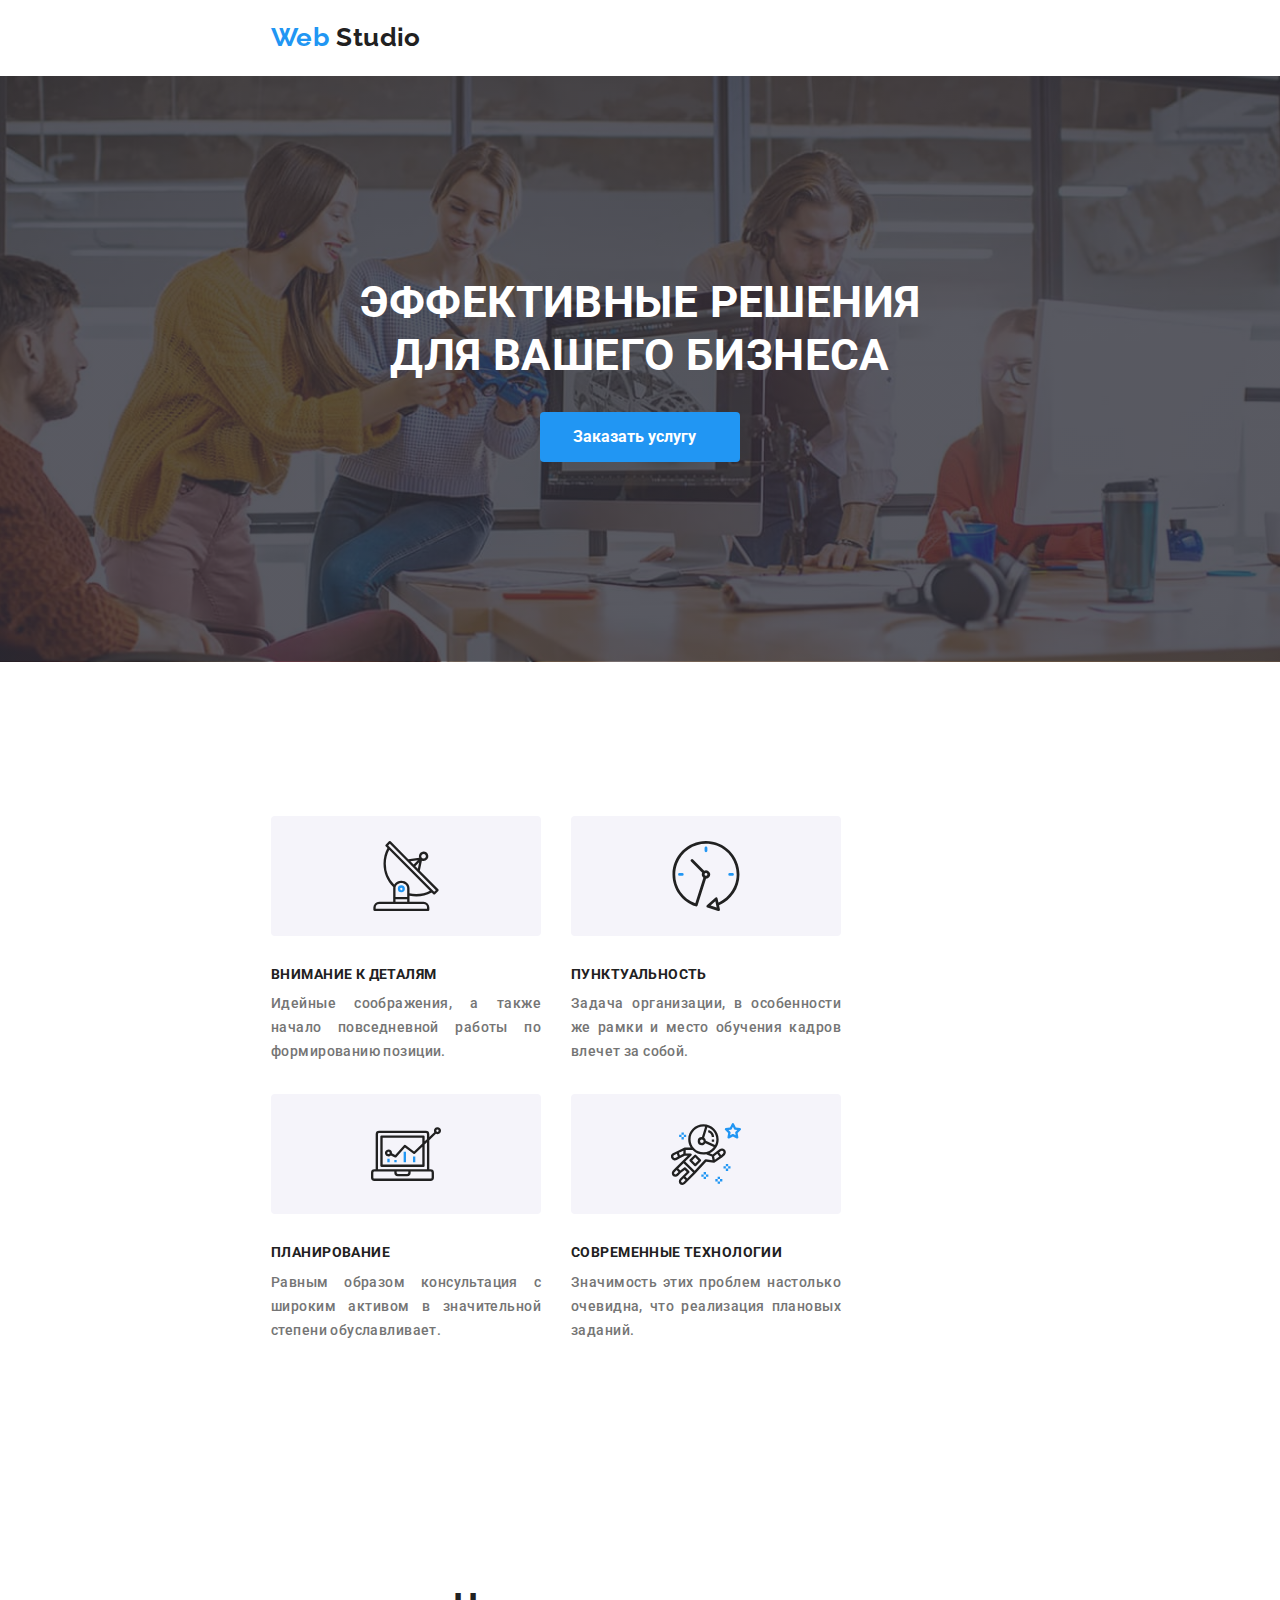
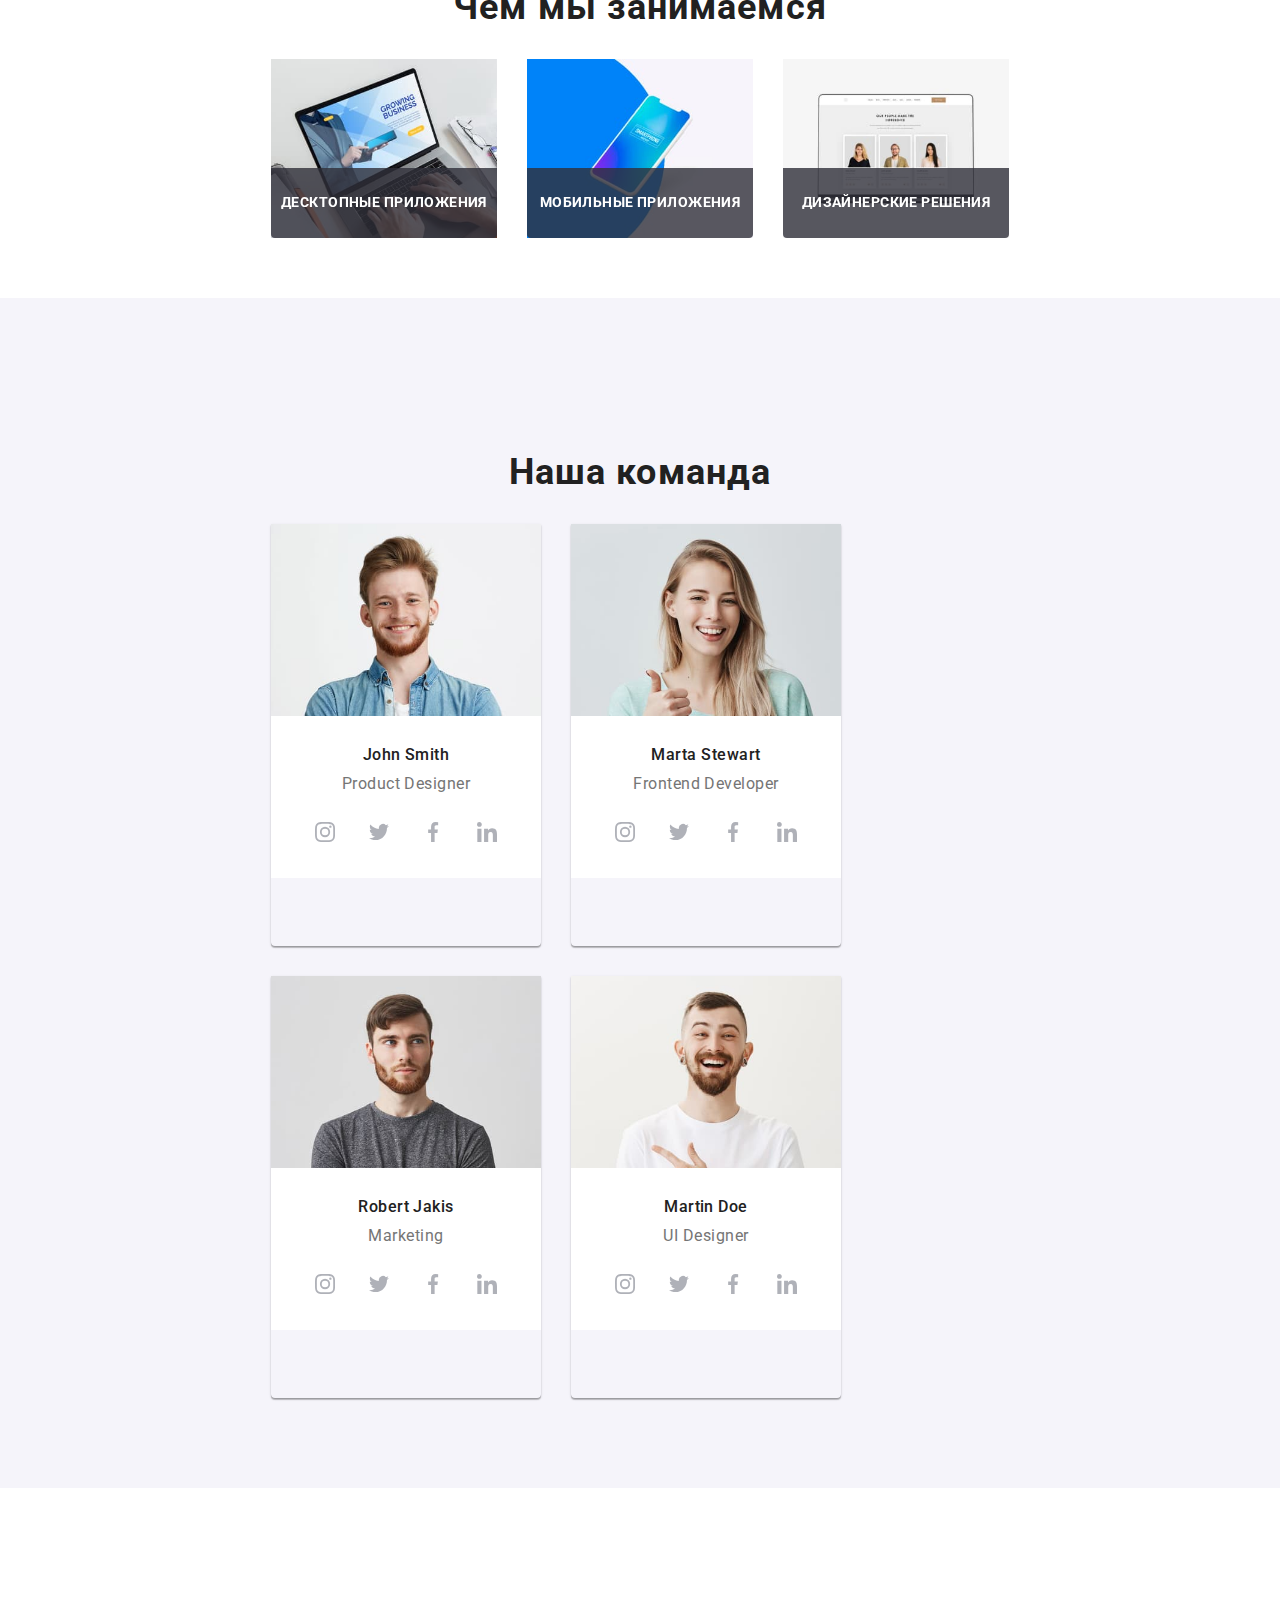
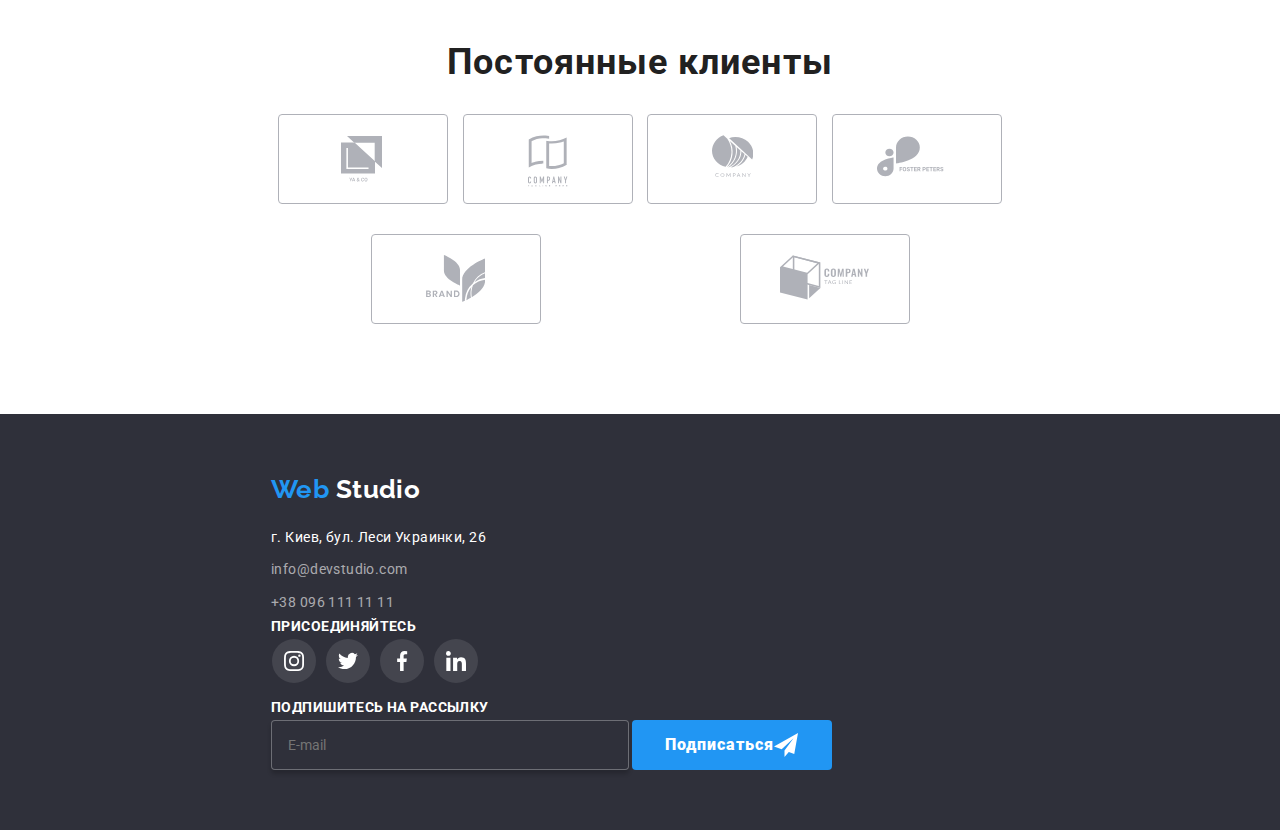
==== index.html @ 0c7de4e4 "добавляет мобильное меню" ====
<!DOCTYPE html>
<html lang="ru">
<head>
    <meta charset="UTF-8">
    <meta name="viewport" content="width=device-width, initial-scale=1.0">
    <title>Web Studio</title>
    <link href="https://fonts.googleapis.com/css2?family=Raleway:wght@700&family=Roboto:wght@400;500;700;900&display=swap" rel="stylesheet">
    <link rel="stylesheet" href="./css/main.min.css">
</head>
<body>
    <header class="page-header">
        
        <nav class="container main-container">
            <div class="logotype">
                <a href="./" class="logo">Web<span class="logo-top">Studio</span> </a>
            </div>
            <button type="button" class="menu-button" 
            aria-expanded="false"
            aria-controls="menu"
            data-menu-button>
            <svg width="25" height="17" aria-label="Переключатель мобильного меню">
              <use class="icon-close" href="./images/sprite.svg#icon-close"></use>
              <use class="icon-menu" href="./images/sprite.svg#icon-menu"></use>
            </svg>
          </button>
            <div class="menu is-hidden">
                <ul class="site-nav">   
                    <li class="item"><a href="#" class="link current">Студия</a></li>
                    <li class="item"><a href="./portfolio.html" class="link">Портфолио</a></li>
                    <li class="item"><a href="./contacts.html" class="link">Контакты</a></li>
                </ul>
                
                <ul class="contact-info">
                    <li class="contact-info__item">
                        <a href="mailto:info@devstudio.com" aria-label="Электронная почта" class="contact-info__link">
                        <svg class="icon-letter"> 
                            <use href="./images/sprite.svg#icon-letter"></use>
                        </svg>
                        info@devstudio.com</a></li>
                    <li class="contact-info__item">
                        <a href="tel:+380961111111" aria-label="Номер тел" class="contact-info__link">
                         <svg class="icon-phone"> 
                            <use href="./images/sprite.svg#icon-phone"></use>
                        </svg> +38 096 111 11 11</a></li>          
                </ul>
    
            </div>
              

        </nav>


    </header>
    
    <main>
            <section class="hero overlay">
                <!-- Hero -->
                <h1 class="hero-title">эффективные решения для вашего бизнеса</h1>
                <button class="btn" data-modal-open>Заказать услугу</button> 

            </section>
            
            <section class="section">
                <!-- Features -->
                <div class="container features">
                    <ul class="feature-list">
                        <li class="feature-list__item">
                            <div class="box">
                                <svg class="box-icon">
                                    <use href="./images/sprite.svg#icon-antenna"></use>
                                </svg>                               
                            </div>
                            <h3 class="title">Внимание к деталям</h3>
                            <p class="txt">Идейные соображения, а также начало повседневной работы по формированию позиции.</p>
                        </li>

                        <li class="feature-list__item">
                            <div class="box">
                                <svg class="box-icon">
                                    <use href="./images/sprite.svg#icon-clock"></use>
                                </svg>                               
                            </div>
                            <h3 class="title">Пунктуальность</h3>
                            <p class="txt">Задача организации, в особенности же рамки и место обучения кадров влечет за собой.</p>
                        </li>

                        <li class="feature-list__item">
                            <div class="box">
                                <svg class="box-icon">
                                    <use href="./images/sprite.svg#icon-diagram"></use>
                                </svg>                               
                            </div>
                            <h3 class="title">Планирование</h3>
                            <p class="txt">Равным образом консультация с широким активом в значительной степени обуславливает.</p>
                        </li>

                        <li class="feature-list__item">
                            <div class="box">
                                <svg class="box-icon">
                                    <use href="./images/sprite.svg#icon-astronaut"></use>
                                </svg>    
                            </div>
                            <h3 class="title">Современные технологии</h3>
                            <p class="txt">Значимость этих проблем настолько очевидна, что реализация плановых заданий.</p>
                        </li>

                    </ul>
                </div>
            </section>

            <section class="section doing">
                <!-- What we doing -->
                <div class="container">
                    <h2 class="section-title">Чем мы занимаемся</h2>
                    <ul class="work-list">
                        <li class="item">
                            <div class="thumb">
                                <img src="./images/project9.jpg" alt="Бокс1" width="370"/>
                                <h3 class="title thumb">Десктопные приложения</h3>
                            </div>
                        </li>

                        <li class="item">
                            <div class="thumb">
                                <img src="./images/box2.jpg" alt="Бокс2" width="370"/>
                                <h3 class="title thumb">Мобильные приложения</h3>
                            </div>
                        </li>

                        <li class="item">
                            <div class="thumb">
                                <img src="./images/project1.jpg" alt="Бокс3" width="370"/>
                                <h3 class="title thumb">Дизайнерские решения</h3>
                            </div>
                        </li>
                    </ul>
                </div>
            </section>

            <section class="section team">
                <!-- Our Team -->
                <div class="container">
                    <h2 class="section-title">Наша команда</h2>
                    <ul class="team-list">
                        <li class="item card">
                            <img src="./images/team1@1x.jpg" alt="Тим1"/>
                            <div class="card-team">
                                <h3 class="team-title">John Smith</h3>
                                <p class="team-title position">Product Designer</p>
                                <ul class="social">
                                    <li class="social-item">
                                        <a href="#" aria-label="Инстаграм" class="social-link"> 
                                            <svg class="social-icon">
                                                <use href="./images/sprite.svg#icon-instagram"></use>
                                            </svg></a>
                                    </li>
                                    <li class="social-item">
                                        <a href="#" aria-label="Твиттер" class="social-link">
                                            <svg class="social-icon">
                                                <use href="./images/sprite.svg#icon-twitter"></use>
                                            </svg></a>
                                    </li>
                                    <li class="social-item">
                                        <a href="#" aria-label="Фейсбук" class="social-link">
                                            <svg class="social-icon">
                                                <use href="./images/sprite.svg#icon-facebook"></use>
                                            </svg></a>
                                    </li>
                                    <li class="social-item">
                                        <a href="#" aria-label="Линкедин" class="social-link">
                                            <svg class="social-icon">
                                                <use href="./images/sprite.svg#icon-linkedin"></use>
                                            </svg></a>
                                    </li>
                                </ul>
    
    
                            </div>
                        </li>

                        <li class="item card">
                            <img src="./images/team2@1x.jpg" alt="Тим2"/>
                            <div class="card-team">
                                <h3 class="team-title">Marta Stewart</h3>
                                <p class="team-title position">Frontend Developer</p>
                                <ul class="social">
                                    <li class="social-item">
                                        <a href="#" aria-label="Инстаграм" class="social-link"> 
                                            <svg class="social-icon">
                                                <use href="./images/sprite.svg#icon-instagram"></use>
                                            </svg></a>
                                    </li>
                                    <li class="social-item">
                                        <a href="#" aria-label="Твиттер" class="social-link">
                                            <svg class="social-icon">
                                                <use href="./images/sprite.svg#icon-twitter"></use>
                                            </svg></a>
                                    </li>
                                    <li class="social-item">
                                        <a href="#" aria-label="Фейсбук" class="social-link">
                                            <svg class="social-icon">
                                                <use href="./images/sprite.svg#icon-facebook"></use>
                                            </svg></a>
                                    </li>
                                    <li class="social-item">
                                        <a href="#" aria-label="Линкедин" class="social-link">
                                            <svg class="social-icon">
                                                <use href="./images/sprite.svg#icon-linkedin"></use>
                                            </svg></a>
                                    </li>

                                </ul>
    
                            </div>
                        </li>

                        <li class="item card">
                            <img src="./images/team3@1x.jpg" alt="Тим3"/>
                            <div class="card-team">
                                <h3 class="team-title">Robert Jakis</h3>
                                <p class="team-title position">Marketing</p>
                                <ul class="social">
                                    <li class="social-item">
                                        <a href="#" aria-label="Инстаграм" class="social-link"> 
                                            <svg class="social-icon">
                                                <use href="./images/sprite.svg#icon-instagram"></use>
                                            </svg></a>
                                    </li>
                                    <li class="social-item">
                                        <a href="#" aria-label="Твиттер" class="social-link">
                                            <svg class="social-icon">
                                                <use href="./images/sprite.svg#icon-twitter"></use>
                                            </svg></a>
                                    </li>
                                    <li class="social-item">
                                        <a href="#" aria-label="Фейсбук" class="social-link">
                                            <svg class="social-icon">
                                                <use href="./images/sprite.svg#icon-facebook"></use>
                                            </svg></a>
                                    </li>
                                    <li class="social-item">
                                        <a href="#" aria-label="Линкедин" class="social-link">
                                            <svg class="social-icon">
                                                <use href="./images/sprite.svg#icon-linkedin"></use>
                                            </svg></a>
                                    </li>

                                </ul>
    
                            </div>
                        </li>

                        <li class="item card">
                            <img src="./images/team4@1x.jpg" alt="Тим4"/>
                            <div class="card-team">
                                <h3 class="team-title">Martin Doe</h3>
                                <p class="team-title position">UI Designer</p>
                                <ul class="social">
                                    <li class="social-item">
                                        <a href="#" aria-label="Инстаграм" class="social-link"> 
                                            <svg class="social-icon">
                                                <use href="./images/sprite.svg#icon-instagram"></use>
                                            </svg></a>
                                    </li>
                                    <li class="social-item">
                                        <a href="#" aria-label="Твиттер" class="social-link">
                                            <svg class="social-icon">
                                                <use href="./images/sprite.svg#icon-twitter"></use>
                                            </svg></a>
                                    </li>
                                    <li class="social-item">
                                        <a href="#" aria-label="Фейсбук" class="social-link">
                                            <svg class="social-icon">
                                                <use href="./images/sprite.svg#icon-facebook"></use>
                                            </svg></a>
                                    </li>
                                    <li class="social-item">
                                        <a href="#" aria-label="Линкедин" class="social-link">
                                            <svg class="social-icon">
                                                <use href="./images/sprite.svg#icon-linkedin"></use>
                                            </svg></a>
                                    </li>

                                </ul>
    
                            </div>
                        </li>


                    </ul>   
                </div>     
            </section>

            <section class="section">
                <!-- Our Clients -->
                <div class="container">
                    <h2 class="section-title">Постоянные клиенты</h2>
                    <ul class="clients-list">
                        <li class="item">
                            <div class="client">
                                <svg class="client-logo" width="45" height="50">
                                    <use href="./images/sprite.svg#icon-logo1"></use>
                                </svg>                               
                            </div>
                        </li>
                        <li class="item">
                            <div class="client">
                                <svg class="client-logo" width="40" height="52">
                                    <use href="./images/sprite.svg#icon-logo2"></use>
                                </svg>                               
                            </div>
                        </li>
                        <li class="item">
                            <div class="client">
                                <svg class="client-logo" width="41" height="43">
                                    <use href="./images/sprite.svg#icon-logo3"></use>
                                </svg>                               
                            </div>
                        </li>
                        <li class="item">
                            <div class="client">
                                <svg class="client-logo" width="80" height="43">
                                    <use href="./images/sprite.svg#icon-logo4"></use>
                                </svg>                               
                            </div>
                        </li>
                        <li class="item">
                            <div class="client">
                                <svg class="client-logo" width="59" height="47">
                                    <use href="./images/sprite.svg#icon-logo5"></use>
                                </svg>                               
                            </div>
                        </li>
                        <li class="item">
                            <div class="client">
                                <svg class="client-logo" width="89" height="46">
                                    <use href="./images/sprite.svg#icon-logo6"></use>
                                </svg>                               
                            </div>
                        </li>
                    </ul>
                </div>   
            </section>
            
                            <!-- Modal window -->
                            <div class="backdrop is-hidden" data-modal>
                                <div class="modal">
                                    <h2 class="modal-title">Оставьте свои данные, мы вам перезвоним</h2>
            
                                    <form class="form" autocomplete="off">

                                        <div class="form-field">
                                            <input type="text" name="name" id="name" placeholder=" " class="form-input">
                                            <label for="name" class="form-label">Имя</label>
                                            <svg class="icon-input">
                                                <use href="./images/sprite.svg#icon-person"></use>
                                            </svg>    
            
                                        </div>

                                        <div class="form-field">
                                            <input type="tel" name="tel" id="tel" placeholder=" " class="form-input">
                                            <label for="tel" class="form-label">Телефон</label>
                                            <svg class="icon-input">
                                                <use href="./images/sprite.svg#icon-phone2"></use>
                                            </svg>    

                                        </div>

                                        <div class="form-field">
                                            <input type="email" name="mail" id="mail" placeholder=" " class="form-input">
                                            <label for="mail" class="form-label">Почта</label>
                                            <svg class="icon-input">
                                                <use href="./images/sprite.svg#icon-email"></use>
                                            </svg>    

                                        </div>

                                        <div class="form-field comm">
                                            <textarea name="comm" id="comment" placeholder=" " class="form-input comment"></textarea>
                                            <label for="comment" class="form-label comment">Комментарий</label>
                                        </div>

                                        <label class="policy">
                                                <input type="checkbox" name="check" class="check"/>
                                                <span class="icon-check"></span>
                                                Соглашаюсь с рассылкой и принимаю  
                                                <a href="#" class="terms">  Условия договора</a>
                                        </label>
                                        
                                        
                                        <button type="submit"  class="btn send">Отправить</button>
            
                                    </form>

                                    <button data-modal-close class="close-btn">
                                        <svg class="icon-close" >
                                            <use href="./images/sprite.svg#icon-close"></use>
                                        </svg>    

                                    </button>
            
            
                                </div>
                            </div>
            
            
            
    </main>

    <footer class="page-footer">

        <div class="container footer">
                    <address class="address">   
                        <div class="logotype footer">
                            <a href="./" class="logo">Web <span class="logo-bottom">Studio</span></a> 
                        </div>
                        <p>г. Киев, бул. Леси Украинки, 26</p> 
                        <a class="address-link" href="mailto:info@devstudio.com">info@devstudio.com</a> <br>
                        <a class="address-link" href="tel:+380961111111">+38 096 111 11 11</a>
                    </address>
        
                <section class="net-footer">
                    <b class="join">присоединяйтесь</b>
                    <ul class="social footer">
                        <li class="social-item">
                            <a href="#" aria-label="Инстаграм" class="social-link footer"> 
                                <svg class="social-icon footer">
                                    <use href="./images/sprite.svg#icon-instagram"></use>
                                </svg></a>
                        </li>
                        <li class="social-item">
                            <a href="#" aria-label="Твиттер" class="social-link footer">
                                <svg class="social-icon footer">
                                    <use href="./images/sprite.svg#icon-twitter"></use>
                                </svg></a>
                        </li>
                        <li class="social-item">
                            <a href="#" aria-label="Фейсбук" class="social-link footer">
                                <svg class="social-icon footer">
                                    <use href="./images/sprite.svg#icon-facebook"></use>
                                </svg></a>
                        </li>
                        <li class="social-item">
                            <a href="#" aria-label="Линкедин" class="social-link footer">
                                <svg class="social-icon footer">
                                    <use href="./images/sprite.svg#icon-linkedin"></use>
                                </svg></a>
                        </li>

                    </ul>
                </section>
              
                <section class="mailing">
                    <b class="join">подпишитесь на рассылку</b>
                    <form class="mailing-form" autocomplete="off">
                        <input class="mail-input" type="email" name="email" placeholder="E-mail" name="e-mail" required="">
                        <button class="btn submit" type="submit">
                            Подписаться 
                            <svg class="submit-icon" width="24" height="24">
                                <use href="./images/sprite.svg#icon-send"></use>
                            </svg>                               
                        </button>
                    </form>
                </section>
        
        </div>   

    </footer>

    <script src="./js/modal.js"></script>
    
</body>
</html>
---- css/main.min.css ----
/*! modern-normalize v0.6.0 | MIT License | https://github.com/sindresorhus/modern-normalize */*,*::before,*::after{-webkit-box-sizing:border-box;box-sizing:border-box}:root{-moz-tab-size:4;-o-tab-size:4;tab-size:4}html{line-height:1.15;-webkit-text-size-adjust:100%}body{margin:0}body{font-family:system-ui,-apple-system,"Segoe UI",Roboto,Helvetica,Arial,sans-serif,"Apple Color Emoji","Segoe UI Emoji"}hr{height:0}abbr[title]{-webkit-text-decoration:underline dotted;text-decoration:underline dotted}b,strong{font-weight:bolder}code,kbd,samp,pre{font-family:SFMono-Regular, Consolas, "Liberation Mono", Menlo, monospace;font-size:1em}small{font-size:80%}sub,sup{font-size:75%;line-height:0;position:relative;vertical-align:baseline}sub{bottom:-0.25em}sup{top:-0.5em}button,input,optgroup,select,textarea{font-family:inherit;font-size:100%;line-height:1.15;margin:0}button,select{text-transform:none}button,[type="button"],[type="reset"],[type="submit"]{-webkit-appearance:button}button::-moz-focus-inner,[type="button"]::-moz-focus-inner,[type="reset"]::-moz-focus-inner,[type="submit"]::-moz-focus-inner{border-style:none;padding:0}button:-moz-focusring,[type="button"]:-moz-focusring,[type="reset"]:-moz-focusring,[type="submit"]:-moz-focusring{outline:1px dotted ButtonText}fieldset{padding:0.35em 0.75em 0.625em}legend{padding:0}progress{vertical-align:baseline}[type="number"]::-webkit-inner-spin-button,[type="number"]::-webkit-outer-spin-button{height:auto}[type="search"]{-webkit-appearance:textfield;outline-offset:-2px}[type="search"]::-webkit-search-decoration{-webkit-appearance:none}::-webkit-file-upload-button{-webkit-appearance:button;font:inherit}summary{display:list-item}.logotype{display:inline-block}.logo{display:inline-block;color:#2196F3;text-decoration:none;font-family:Raleway,sans-serif;font-style:normal;font-weight:bold;font-size:26px;line-height:1.2}.logo-top{color:#212121;margin-left:7px}.logotype.footer{margin-right:0;margin-bottom:20px}.logo-bottom{color:#fff}ul{padding:0;margin-top:0;margin-bottom:0;list-style:none}a{text-decoration:none}img{display:block;max-width:100%;height:auto}body{margin:0;color:#757575;background-color:#fff;font-family:Roboto,sans-serif;font-style:normal;font-weight:500;font-size:14px;line-height:1.71;letter-spacing:0.03em}.container{padding-left:15px;padding-right:15px;margin-left:auto;margin-right:auto}@media screen and (min-width: 480px){.container{width:480px}}@media screen and (min-width: 768px){.container{width:768px}}@media screen and (min-width: 1200px){.container{max-width:1200px;padding-top:94px;padding-bottom:94;padding-right:15px;padding-left:15px;margin:0 auto}}.section{padding-top:60px;padding-bottom:60px}.section-title{margin-top:0;margin-bottom:30px;color:#212121;font-family:Roboto,sans-serif;font-style:normal;font-weight:bold;font-size:36px;line-height:1.16;text-align:center;letter-spacing:0.03em}.btn{display:-webkit-inline-box;display:-ms-inline-flexbox;display:inline-flex;min-width:200px;height:50px;padding:10px 32px;border-radius:4px;border:1px solid transparent;margin-left:auto;margin-right:auto;color:#fff;background-color:#2196F3;font-family:inherit;font-weight:bold;font-size:16px;line-height:1.88;-webkit-box-align:center;-ms-flex-align:center;align-items:center;text-align:center;cursor:pointer}.container.main-container{padding-top:22px;padding-left:15px;padding-right:23px;padding-bottom:22px}@media screen and (max-width: 767px){.container.main-container{display:-webkit-box;display:-ms-flexbox;display:flex;-webkit-box-pack:justify;-ms-flex-pack:justify;justify-content:space-between;-webkit-box-align:center;-ms-flex-align:center;align-items:center}}.menu{position:fixed}.menu.is-hidden{opacity:0;pointer-events:none}.menu-button{display:-webkit-inline-box;display:-ms-inline-flexbox;display:inline-flex;margin:0;padding:0;border:none;background-color:transparent}@media screen and (min-width: 768px){.menu-button{display:none}}.menu-button .icon-close{display:none}.menu-button.is-open .icon-close{display:block}.menu-button.is-open .icon-menu{display:none}.hero{background-color:#E5E5E5;text-align:center;padding-top:200px;padding-bottom:200px}.hero-title{max-width:650px;margin-top:0;margin-bottom:30px;margin-left:auto;margin-right:auto;color:#fff;font-family:Roboto;font-style:normal;font-size:44px;line-height:1.2;text-transform:uppercase}.overlay{max-width:1600px;max-height:600px;margin-left:auto;margin-right:auto;background-image:-webkit-gradient(linear, left top, right top, from(rgba(47,48,58,0.8)), to(rgba(47,48,58,0.8))),url(../images/header.jpg);background-image:linear-gradient(to right, rgba(47,48,58,0.8), rgba(47,48,58,0.8)),url(../images/header.jpg);background-size:cover;background-position:center;background-repeat:no-repeat}.feature-list__item:not(:last-child){margin-bottom:30px}@media screen and (min-width: 768px) and (max-width: 1199px){.feature-list{display:-webkit-box;display:-ms-flexbox;display:flex;-ms-flex-wrap:wrap;flex-wrap:wrap}.feature-list__item{display:inline-block;width:354px}}@media screen and (min-width: 768px) and (max-width: 1199px){.feature-list__item:nth-last-child(-n+2){margin-bottom:30px}.feature-list__item:nth-child(2n+1){margin-right:30px}}@media screen and (min-width: 1200px){.feature-list{display:-webkit-box;display:-ms-flexbox;display:flex;-ms-flex-wrap:wrap;flex-wrap:wrap}.feature-list__item{width:270px}.feature-list__item:not(:last-child){margin-right:30px}}.title{margin-top:0;margin-bottom:10px;color:#212121;font-family:Roboto;font-style:normal;font-weight:bold;font-size:14px;line-height:1.2;text-transform:uppercase;text-align:center}@media screen and (min-width: 768px){.title{text-align:left}}.box{position:relative;display:block;-webkit-box-align:center;-ms-flex-align:center;align-items:center;padding-top:25px;padding-bottom:25px;margin-bottom:30px;border-radius:4px;background-color:#F5F4FA;-webkit-transition:background-color 250ms cubic-bezier(0.4, 0, 0.2, 1);transition:background-color 250ms cubic-bezier(0.4, 0, 0.2, 1)}.box:hover{background-color:#2196F3}.feature-list p{margin-top:0;margin-bottom:0;display:inline-block;width:100%;text-align:justify}@media screen and (min-width: 480px) and (max-width: 768px){.feature-list p{max-width:450px}}@media screen and (min-width: 768px) and (max-width: 1199px){.feature-list p{max-width:354px}}@media screen and (min-width: 1200px){.feature-list p{max-width:270px}}.box-icon{display:block;width:70px;height:70px;margin-right:auto;margin-left:auto;fill:currentColor}@media screen and (max-width: 1199px){.section.doing{display:none}}.work-list{display:-webkit-box;display:-ms-flexbox;display:flex}.work-list>li.item{display:block}.work-list .item:not(:last-child){margin-right:30px}.work-list .title{position:absolute;width:100%;bottom:0;right:0;color:#fff;background-color:rgba(47,48,58,0.8);border-radius:0px 0px 4px 4px;padding-top:27px;padding-bottom:27px;margin-bottom:0;font-weight:bold;line-height:1.14;letter-spacing:0.03em;text-align:center}.thumb{position:relative;max-width:370px;max-height:294px}.section.team{background-color:#F5F4FA}.team-list .item{margin-bottom:30px}.team-list .item:last-child{margin-bottom:0}@media screen and (min-width: 768px) and (max-width: 1199px){.team-list .item:nth-last-child(-n+2){margin-bottom:30px}.team-list .item:nth-child(2n+1){margin-right:30px}}@media screen and (min-width: 1200px){.team-list .item:not(:last-child){margin-right:30px}}@media screen and (min-width: 768px){.team-list{display:-webkit-box;display:-ms-flexbox;display:flex;-ms-flex-wrap:wrap;flex-wrap:wrap}}.card{max-width:100%;-webkit-box-shadow:0px 2px 1px rgba(0,0,0,0.2),0px 1px 1px rgba(0,0,0,0.14),0px 1px 3px rgba(0,0,0,0.12);box-shadow:0px 2px 1px rgba(0,0,0,0.2),0px 1px 1px rgba(0,0,0,0.14),0px 1px 3px rgba(0,0,0,0.12);border-radius:0px 0px 4px 4px;padding-bottom:0}@media screen and (min-width: 768px){.card{width:354px;height:422px}}@media screen and (min-width: 1200px){.card{width:270px;height:422px}}.card-team{background-color:#fff;padding-top:30px;padding-bottom:24px;margin-bottom:0}.social{display:-webkit-box;display:-ms-flexbox;display:flex;-webkit-box-pack:center;-ms-flex-pack:center;justify-content:center;margin:0;padding:0}.social-link{position:relative;display:-webkit-box;display:-ms-flexbox;display:flex;width:44px;height:44px;-webkit-box-pack:center;-ms-flex-pack:center;justify-content:center;-webkit-box-align:center;-ms-flex-align:center;align-items:center;border-radius:50%;background-color:#fff;fill:#AFB1B8;-webkit-transition:fill 250ms cubic-bezier(0.4, 0, 0.2, 1),background-color 250ms cubic-bezier(0.4, 0, 0.2, 1);transition:fill 250ms cubic-bezier(0.4, 0, 0.2, 1),background-color 250ms cubic-bezier(0.4, 0, 0.2, 1)}.social-icon{display:block;width:20px;height:20px;fill:inherit}.social-item:not(:last-child){margin-right:10px}.team-title{margin-top:0;margin-bottom:10px;color:#212121;font-family:Roboto;font-style:normal;font-weight:500;font-size:16px;line-height:1.18;letter-spacing:0.03em;text-align:center}.team-title.position{margin-top:0;margin-bottom:16px;color:#757575;font-weight:normal;text-align:center}.social-link:hover{fill:#fff;background-color:#2196F3}.backdrop{position:fixed;top:0;left:0;z-index:10;width:100%;height:100%;background-color:rgba(0,0,0,0.2);-webkit-transition:opacity 250ms cubic-bezier(0.4, 0, 0.2, 1);transition:opacity 250ms cubic-bezier(0.4, 0, 0.2, 1)}.backdrop.is-hidden{opacity:0;pointer-events:none}.modal{position:absolute;left:50%;top:50%;-webkit-transform:translate(-50%, -50%) scale(1);transform:translate(-50%, -50%) scale(1);-webkit-transition:-webkit-transform 250ms cubic-bezier(0.4, 0, 0.2, 1);transition:-webkit-transform 250ms cubic-bezier(0.4, 0, 0.2, 1);transition:transform 250ms cubic-bezier(0.4, 0, 0.2, 1);transition:transform 250ms cubic-bezier(0.4, 0, 0.2, 1), -webkit-transform 250ms cubic-bezier(0.4, 0, 0.2, 1);width:528px;height:581px;padding:40px;font-style:normal;font-weight:normal;font-size:14px;line-height:1.14;letter-spacing:0.01em;text-align:center;background-color:#fff;-webkit-box-shadow:0px 2px 1px rgba(0,0,0,0.2),0px 1px 1px rgba(0,0,0,0.14),0px 1px 3px rgba(0,0,0,0.12);box-shadow:0px 2px 1px rgba(0,0,0,0.2),0px 1px 1px rgba(0,0,0,0.14),0px 1px 3px rgba(0,0,0,0.12);border-radius:4px}.is-hidden .modal{-webkit-transform:translate(-50%, -50%) scale(0.5);transform:translate(-50%, -50%) scale(0.5)}.modal-title{margin-block:0;margin:0;margin-bottom:30px;font-family:Roboto;font-style:normal;font-weight:bold;font-size:20px;line-height:1.15;text-align:center;letter-spacing:0.03em;color:#212121}.form-field{position:relative;display:block;width:100%;margin-bottom:28px}.form-field.comm{margin-bottom:20px}.form-label{position:absolute;top:12px;left:42px;-webkit-transition:-webkit-transform 250ms cubic-bezier(0.4, 0, 0.2, 1);transition:-webkit-transform 250ms cubic-bezier(0.4, 0, 0.2, 1);transition:transform 250ms cubic-bezier(0.4, 0, 0.2, 1);transition:transform 250ms cubic-bezier(0.4, 0, 0.2, 1), -webkit-transform 250ms cubic-bezier(0.4, 0, 0.2, 1)}.form-label.comment{top:12px;left:12px}.btn.send{display:-webkit-inline-box;display:-ms-inline-flexbox;display:inline-flex;padding-left:55px;padding-right:55px}.form-input{margin:0;padding:12px;padding-left:42px;width:448px;height:40px;color:rgba(33,33,33,0.2);border-width:1px;border-style:solid;border-color:rgba(33,33,33,0.2);-webkit-box-sizing:border-box;box-sizing:border-box;border-radius:4px;-webkit-transition:border-color 250ms cubic-bezier(0.4, 0, 0.2, 1);transition:border-color 250ms cubic-bezier(0.4, 0, 0.2, 1)}.form-input.comment{height:120px;padding-top:12px;padding-left:16px;white-space:nowrap;resize:none}.policy{display:-webkit-box;display:-ms-flexbox;display:flex;font-style:normal;font-weight:normal;font-size:14px;line-height:1.71;letter-spacing:0.03em;-webkit-box-align:center;-ms-flex-align:center;align-items:center;margin-bottom:30px;cursor:pointer;color:#757575}.terms{display:block;margin-left:5px;text-decoration:underline;text-align:right;color:#2196F3}.check{position:absolute;width:1px;height:1px;margin:-1px;border:0;padding:0;clip:rect(0 0 0 0);overflow:hidden}.icon-check{display:inline-block;width:16px;height:15px;margin-right:9px;border:2px solid #212121;background-color:#fff;border-radius:2px;-webkit-transition:-webkit-transform 250ms cubic-bezier(0.4, 0, 0.2, 1);transition:-webkit-transform 250ms cubic-bezier(0.4, 0, 0.2, 1);transition:transform 250ms cubic-bezier(0.4, 0, 0.2, 1);transition:transform 250ms cubic-bezier(0.4, 0, 0.2, 1), -webkit-transform 250ms cubic-bezier(0.4, 0, 0.2, 1)}.check:checked+.icon-check{background-color:#2196F3;background-image:url(../images/icon-check.svg);background-size:cover;border-radius:2px;border-color:#2196F3;background-origin:border-box}.icon-input{position:absolute;top:50%;left:18px;width:18px;height:18px;-webkit-transform:translateY(-50%);transform:translateY(-50%);fill:#212121;-webkit-transition:fill 250ms cubic-bezier(0.4, 0, 0.2, 1);transition:fill 250ms cubic-bezier(0.4, 0, 0.2, 1)}.icon-close{display:-webkit-box;display:-ms-flexbox;display:flex;width:17px;height:17px;fill:currentColor;-webkit-transition:fill 250ms cubic-bezier(0.4, 0, 0.2, 1);transition:fill 250ms cubic-bezier(0.4, 0, 0.2, 1)}.close-btn{position:absolute;top:8px;right:8px;display:-webkit-inline-box;display:-ms-inline-flexbox;display:inline-flex;-webkit-box-align:center;-ms-flex-align:center;align-items:center;-webkit-box-pack:center;-ms-flex-pack:center;justify-content:center;width:30px;height:30px;padding:0;border:0;border-radius:50%;cursor:pointer;background-color:#fff;-webkit-box-shadow:0px 2px 1px rgba(0,0,0,0.2),0px 1px 1px rgba(0,0,0,0.14),0px 1px 3px rgba(0,0,0,0.12);box-shadow:0px 2px 1px rgba(0,0,0,0.2),0px 1px 1px rgba(0,0,0,0.14),0px 1px 3px rgba(0,0,0,0.12)}.close-btn:hover .icon-close{fill:#2196F3}.form-input:focus{border-color:#2196F3;color:#2196F3;outline:none;cursor:pointer}.form-input:focus+.form-label,.form-input:not(:placeholder-shown)+.form-label{color:#2196F3;-webkit-transform:translate(-30px, -30px);transform:translate(-30px, -30px)}.form-input:focus+.form-label.comment,.form-input:not(:placeholder-shown)+.form-label.comment{color:#2196F3;-webkit-transform:translateY(-30px);transform:translateY(-30px)}.form-input:focus ~ .icon-input,.form-input:not(:placeholder-shown) ~ .icon-input{fill:#2196F3}.clients-list{display:-webkit-box;display:-ms-flexbox;display:flex;-ms-flex-wrap:wrap;flex-wrap:wrap;-ms-flex-pack:distribute;justify-content:space-around}.client{position:relative;display:block;width:210px;height:90px;padding-top:20px;border:1px solid #AFB1B8;border-radius:4px;fill:#AFB1B8;-webkit-transition:fill 250ms cubic-bezier(0.4, 0, 0.2, 1),border-color 250ms cubic-bezier(0.4, 0, 0.2, 1);transition:fill 250ms cubic-bezier(0.4, 0, 0.2, 1),border-color 250ms cubic-bezier(0.4, 0, 0.2, 1)}@media screen and (min-width: 768px){.client{width:226px}}@media screen and (min-width: 1200px){.client{width:170px}}.client:hover{border-color:#2196F3;fill:#2196F3}.client-logo{position:relative;display:block;margin-right:auto;margin-left:auto;fill:inherit;-webkit-transform:scale(1);transform:scale(1);-webkit-transition:-webkit-transform 250ms cubic-bezier(0.4, 0, 0.2, 1);transition:-webkit-transform 250ms cubic-bezier(0.4, 0, 0.2, 1);transition:transform 250ms cubic-bezier(0.4, 0, 0.2, 1);transition:transform 250ms cubic-bezier(0.4, 0, 0.2, 1), -webkit-transform 250ms cubic-bezier(0.4, 0, 0.2, 1)}.client:hover .client-logo{-webkit-transform:scale(1.25);transform:scale(1.25)}.client:nth-last-child(-n+2){margin-bottom:30px}.container.footer{padding-top:60px;padding-bottom:60px}.address>p{margin-top:0;margin-bottom:9px}.address-link{display:inline-block}.address .address-link:not(:last-child){margin-bottom:9px}.net-footer{width:207px;height:81px}.page-footer{color:#fff;background:#2F303A}.address{margin-right:69px;text-decoration:none;font-family:Roboto;font-style:normal;font-weight:normal;font-size:14px;line-height:1.71;letter-spacing:0.03em}.address-link{color:rgba(255,255,255,0.6)}.join{font-family:Roboto;font-style:normal;font-weight:bold;font-size:14px;line-height:1.14;text-align:left;text-transform:uppercase}.mail-input{display:inline-block;width:358px;height:50px;padding-left:16px;border:1px solid rgba(255,255,255,0.3);-webkit-box-sizing:border-box;box-sizing:border-box;-webkit-box-shadow:0px 4px 4px rgba(0,0,0,0.2);box-shadow:0px 4px 4px rgba(0,0,0,0.2);border-radius:4px;color:rgba(255,255,255,0.6);background-color:#2F303A}.btn.submit{display:-webkit-inline-box;display:-ms-inline-flexbox;display:inline-flex;font-weight:900;letter-spacing:0.06em;margin-right:auto;margin-left:auto}.submit-icon{display:block;width:24px;height:24px;fill:currentColor}.social-link{background-color:rgba(255,255,255,0.1)}.social-icon.footer{fill:#fff}.page-header.portfolio{border-bottom:1px solid #ECECEC}.container.filtr{padding-top:94px;padding-bottom:50px}.container.projects{padding-top:0}.menu-nav .link:hover,.menu-nav .link:focus,.menu-nav .link:active{color:#fff;background-color:#2196F3}.btn.primary{position:relative;color:#212121;background-color:#F5F4FA;font-weight:500;font-size:16px;line-height:1.63;text-align:center;letter-spacing:0.03em;-webkit-transition:color 250ms cubic-bezier(0.4, 0, 0.2, 1),background-color 250ms cubic-bezier(0.4, 0, 0.2, 1);transition:color 250ms cubic-bezier(0.4, 0, 0.2, 1),background-color 250ms cubic-bezier(0.4, 0, 0.2, 1)}.filtr{min-width:30px;padding:6px 22px}.menu-nav{position:relative;display:-webkit-box;display:-ms-flexbox;display:flex;-webkit-box-pack:center;-ms-flex-pack:center;justify-content:center}.menu-nav .item:not(:last-child){margin-right:8px}.projects-list{display:-webkit-box;display:-ms-flexbox;display:flex;-ms-flex-wrap:wrap;flex-wrap:wrap}.project-thumb{position:relative;overflow:hidden}.p-txt{display:-webkit-box;display:-ms-flexbox;display:flex;width:322px;height:168px;color:#fff;position:absolute;top:50%;left:50%;opacity:0;-webkit-transform:translate(-50%, -50%);transform:translate(-50%, -50%);-webkit-transition:opacity 250ms cubic-bezier(0.4, 0, 0.2, 1);transition:opacity 250ms cubic-bezier(0.4, 0, 0.2, 1);font-weight:normal;font-size:18px;line-height:1.56;letter-spacing:0.03em}.card-overlay{position:absolute;top:0;left:0;width:100%;height:100%;background-color:rgba(33,150,243,0.9);-webkit-transform:translateY(100%);transform:translateY(100%);opacity:0;-webkit-transition:opacity 250ms cubic-bezier(0.4, 0, 0.2, 1),-webkit-transform 250ms cubic-bezier(0.4, 0, 0.2, 1);transition:opacity 250ms cubic-bezier(0.4, 0, 0.2, 1),-webkit-transform 250ms cubic-bezier(0.4, 0, 0.2, 1);transition:transform 250ms cubic-bezier(0.4, 0, 0.2, 1),opacity 250ms cubic-bezier(0.4, 0, 0.2, 1);transition:transform 250ms cubic-bezier(0.4, 0, 0.2, 1),opacity 250ms cubic-bezier(0.4, 0, 0.2, 1),-webkit-transform 250ms cubic-bezier(0.4, 0, 0.2, 1)}.projects-list>.item{width:370px;border:1px solid #eee;border-radius:5px;margin-right:30px;margin-bottom:30px;padding-bottom:20px}.projects-list>.item:hover{-webkit-box-shadow:1px 4px 6px rgba(0,0,0,0.16),0px 4px 4px rgba(0,0,0,0.06),0px 1px 1px rgba(0,0,0,0.12);box-shadow:1px 4px 6px rgba(0,0,0,0.16),0px 4px 4px rgba(0,0,0,0.06),0px 1px 1px rgba(0,0,0,0.12)}.projects-list>.item:hover .p-txt{opacity:1}.projects-list>.item:hover .card-overlay{-webkit-transform:translateY(0);transform:translateY(0);opacity:1}.projects-list>img{display:block}.projects-list>.item:nth-child(3n){margin-right:0}.projects-list>.item:nth-last-child(-n+3){margin-bottom:0}.profile{margin-left:24px}.title.project{margin-top:20px;margin-bottom:4px;text-transform:none;font-size:18px;line-height:1.2;text-align:left}.team-title.project{margin-top:0;margin-bottom:0;color:#757575;font-size:16px;line-height:1.88;text-align:left}.page-header.contacts{border-bottom:1px solid #ECECEC}
/*# sourceMappingURL=main.min.css.map */
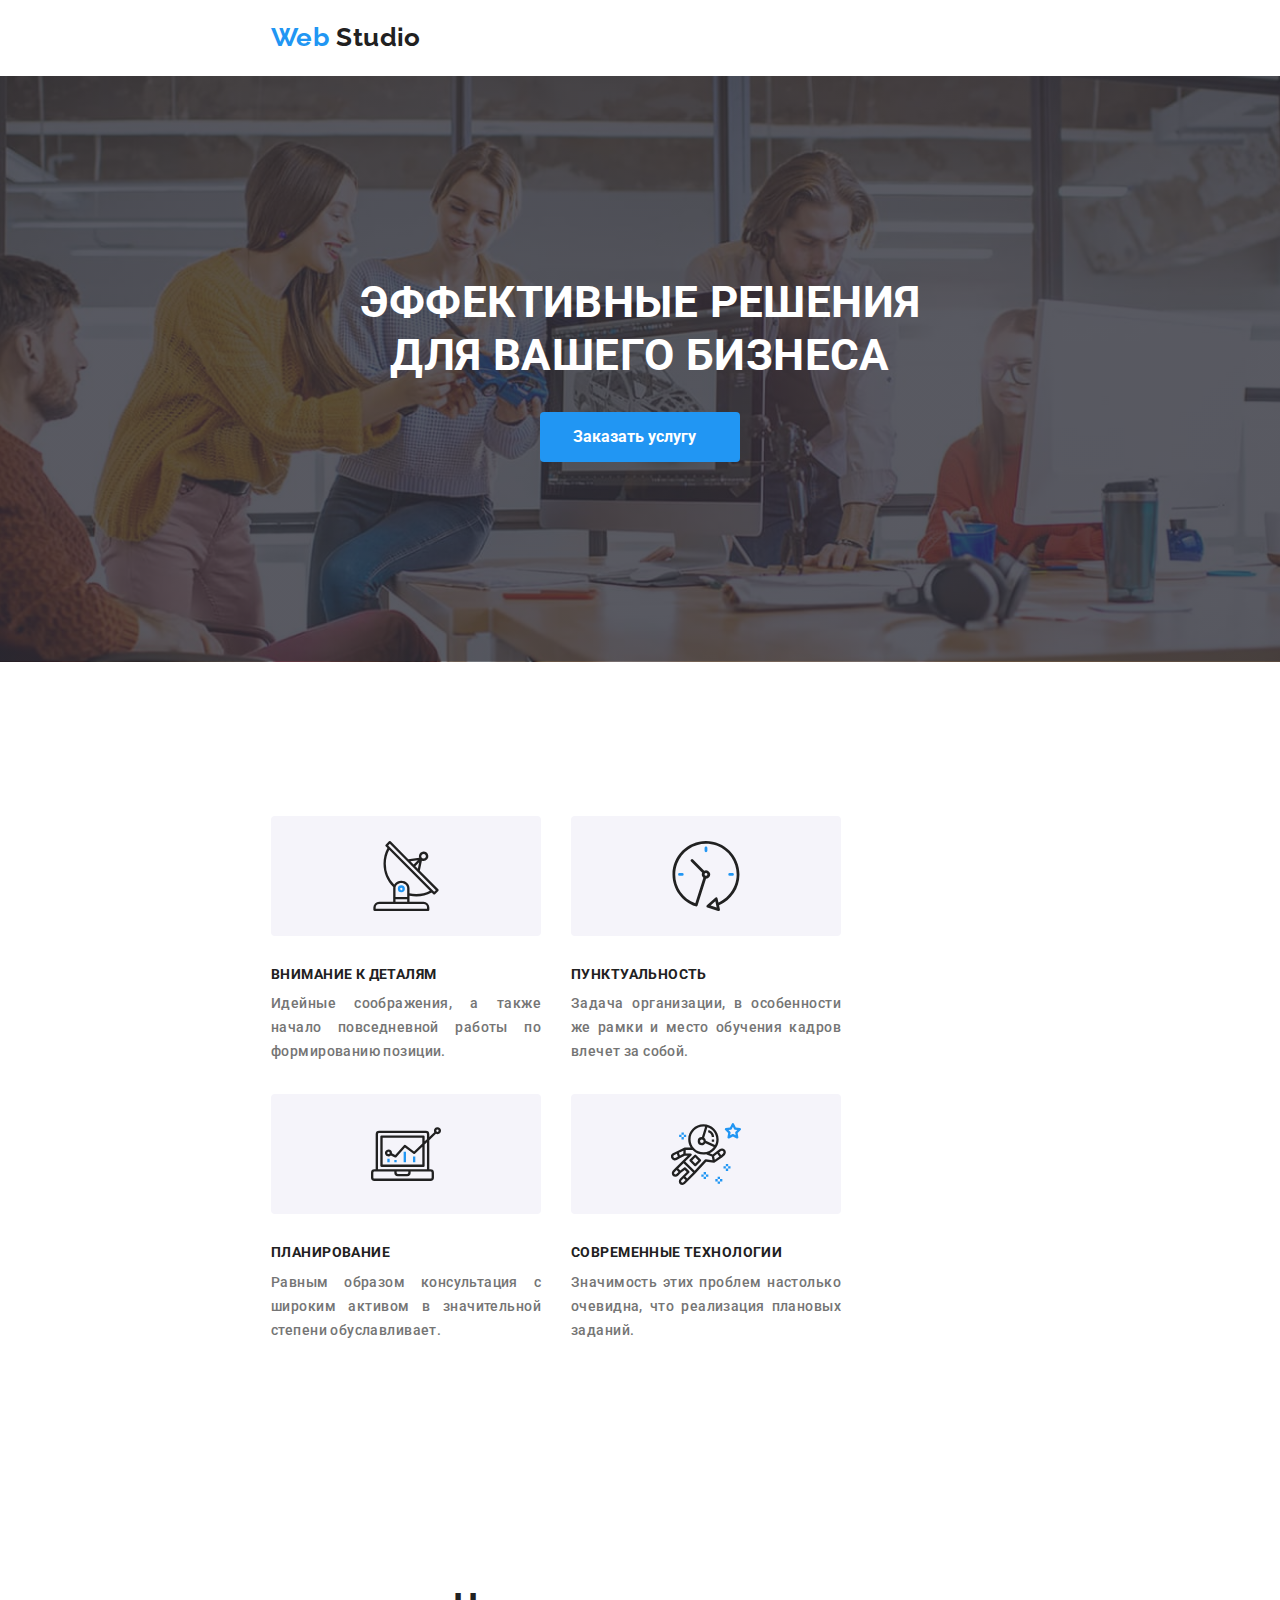
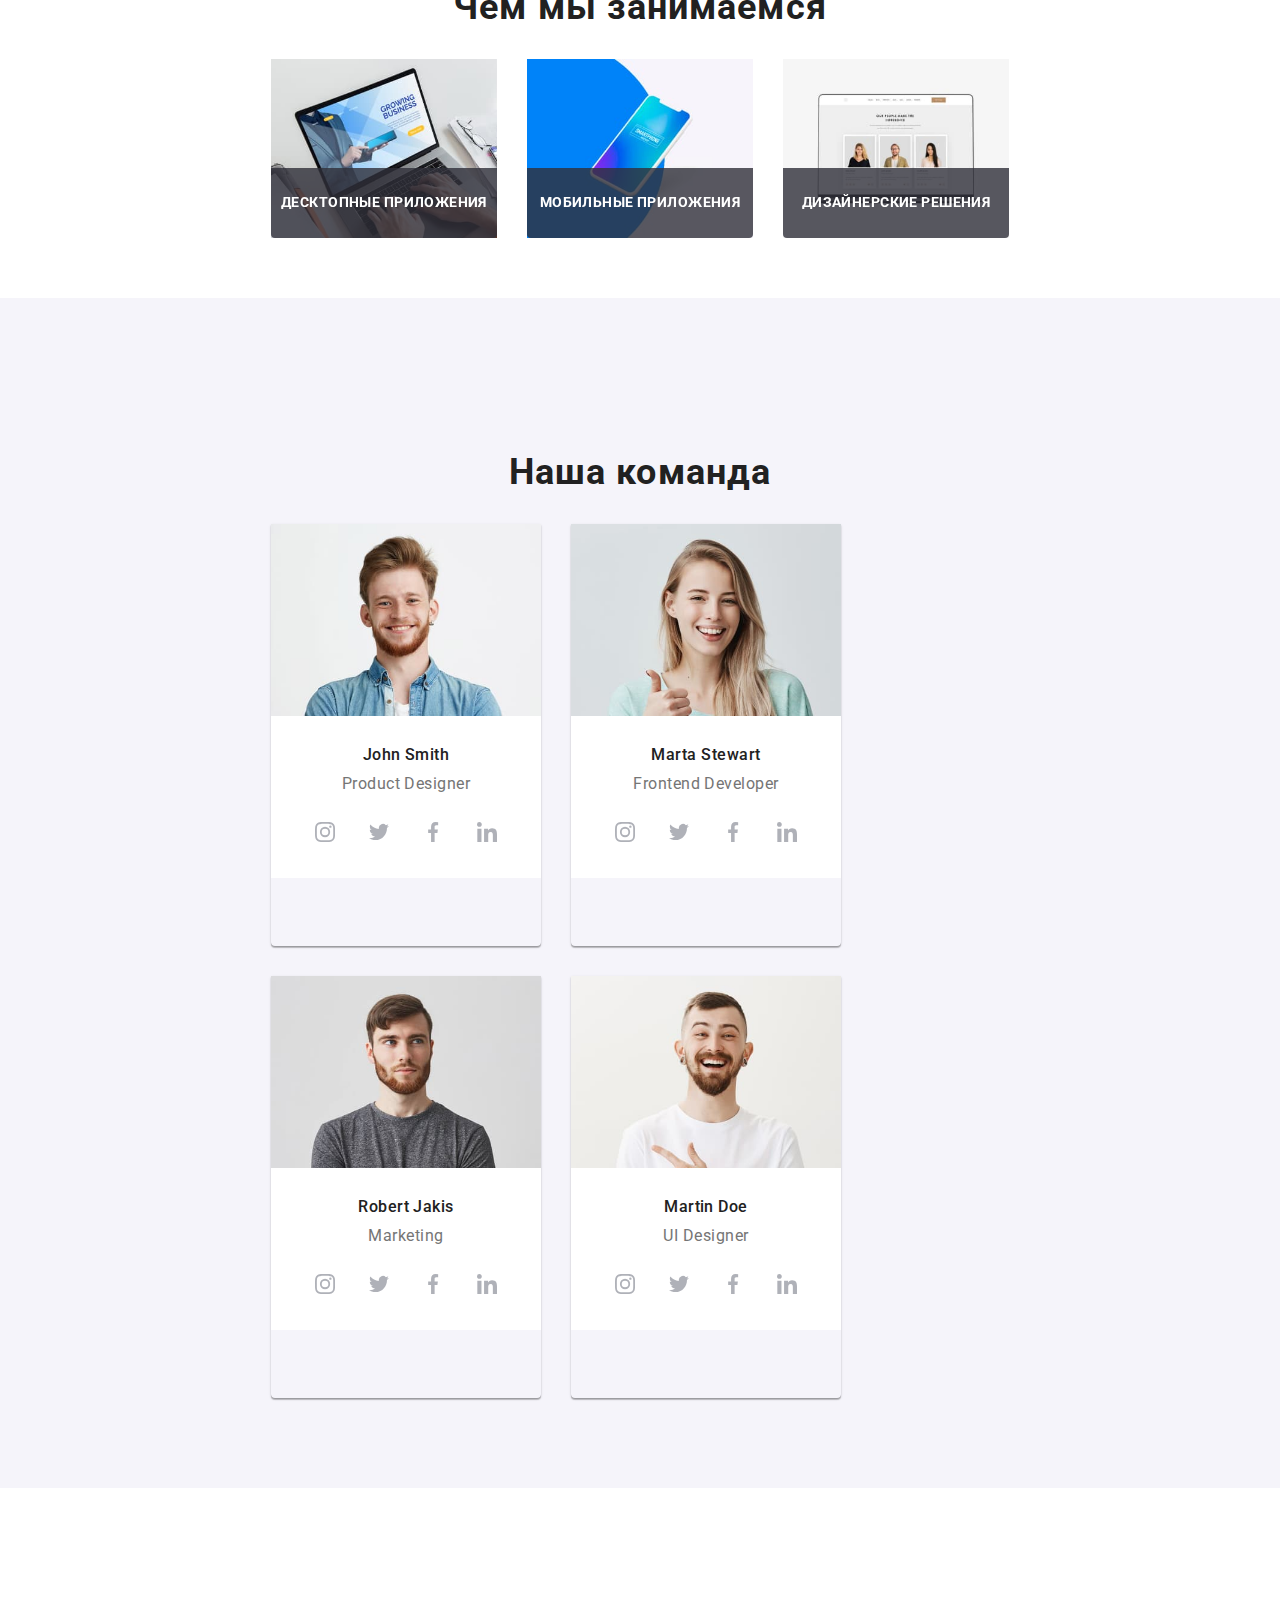
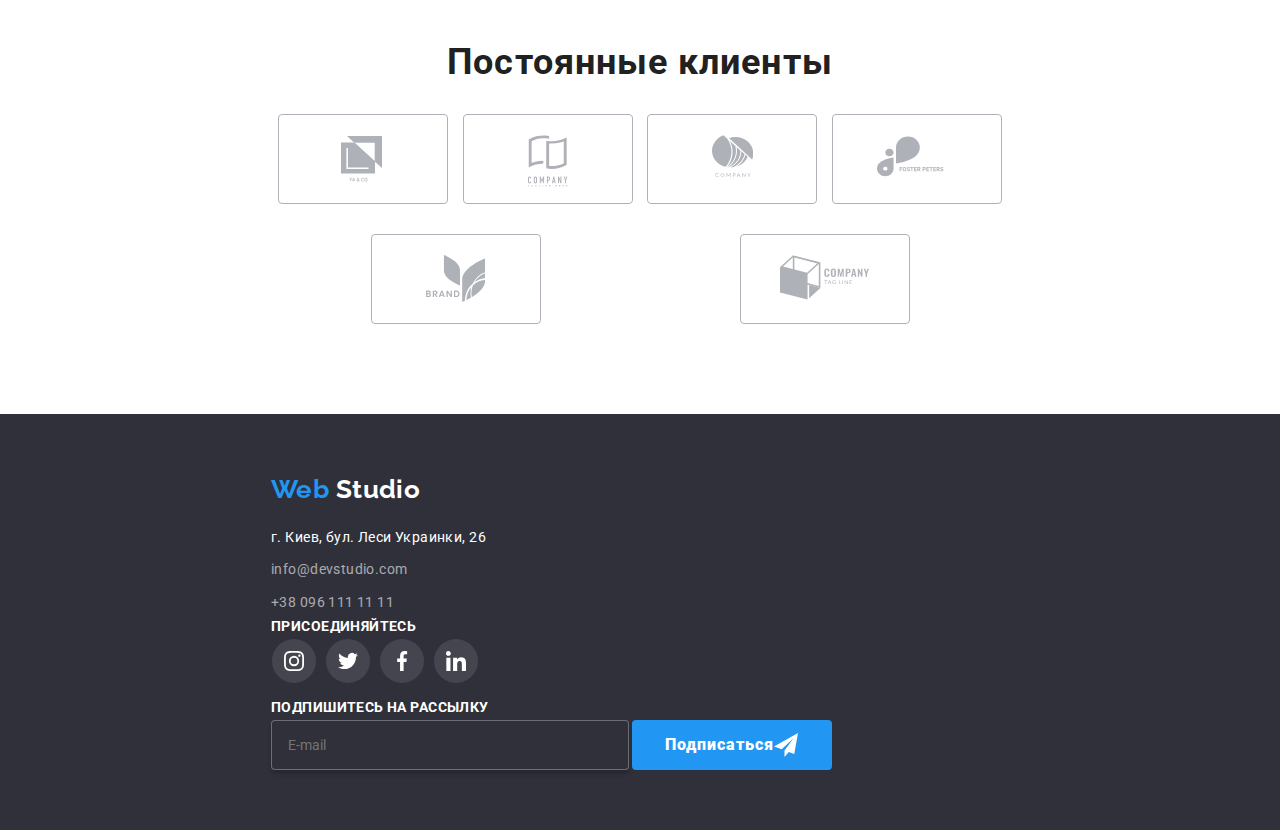
==== commit 07fe3595: "правки в мобильное меню" ====
--- a/index.html
+++ b/index.html
@@ -18,7 +18,7 @@
             aria-expanded="false"
             aria-controls="menu"
             data-menu-button>
-            <svg width="25" height="17" aria-label="Переключатель мобильного меню">
+            <svg width="25" height="25" aria-label="Переключатель мобильного меню">
               <use class="icon-close" href="./images/sprite.svg#icon-close"></use>
               <use class="icon-menu" href="./images/sprite.svg#icon-menu"></use>
             </svg>
@@ -468,6 +468,7 @@
 
     </footer>
 
+    <script src="./js/menu.js"></script>
     <script src="./js/modal.js"></script>
     
 </body>
--- a/css/main.min.css
+++ b/css/main.min.css
@@ -1,2 +1,2 @@
-/*! modern-normalize v0.6.0 | MIT License | https://github.com/sindresorhus/modern-normalize */*,*::before,*::after{-webkit-box-sizing:border-box;box-sizing:border-box}:root{-moz-tab-size:4;-o-tab-size:4;tab-size:4}html{line-height:1.15;-webkit-text-size-adjust:100%}body{margin:0}body{font-family:system-ui,-apple-system,"Segoe UI",Roboto,Helvetica,Arial,sans-serif,"Apple Color Emoji","Segoe UI Emoji"}hr{height:0}abbr[title]{-webkit-text-decoration:underline dotted;text-decoration:underline dotted}b,strong{font-weight:bolder}code,kbd,samp,pre{font-family:SFMono-Regular, Consolas, "Liberation Mono", Menlo, monospace;font-size:1em}small{font-size:80%}sub,sup{font-size:75%;line-height:0;position:relative;vertical-align:baseline}sub{bottom:-0.25em}sup{top:-0.5em}button,input,optgroup,select,textarea{font-family:inherit;font-size:100%;line-height:1.15;margin:0}button,select{text-transform:none}button,[type="button"],[type="reset"],[type="submit"]{-webkit-appearance:button}button::-moz-focus-inner,[type="button"]::-moz-focus-inner,[type="reset"]::-moz-focus-inner,[type="submit"]::-moz-focus-inner{border-style:none;padding:0}button:-moz-focusring,[type="button"]:-moz-focusring,[type="reset"]:-moz-focusring,[type="submit"]:-moz-focusring{outline:1px dotted ButtonText}fieldset{padding:0.35em 0.75em 0.625em}legend{padding:0}progress{vertical-align:baseline}[type="number"]::-webkit-inner-spin-button,[type="number"]::-webkit-outer-spin-button{height:auto}[type="search"]{-webkit-appearance:textfield;outline-offset:-2px}[type="search"]::-webkit-search-decoration{-webkit-appearance:none}::-webkit-file-upload-button{-webkit-appearance:button;font:inherit}summary{display:list-item}.logotype{display:inline-block}.logo{display:inline-block;color:#2196F3;text-decoration:none;font-family:Raleway,sans-serif;font-style:normal;font-weight:bold;font-size:26px;line-height:1.2}.logo-top{color:#212121;margin-left:7px}.logotype.footer{margin-right:0;margin-bottom:20px}.logo-bottom{color:#fff}ul{padding:0;margin-top:0;margin-bottom:0;list-style:none}a{text-decoration:none}img{display:block;max-width:100%;height:auto}body{margin:0;color:#757575;background-color:#fff;font-family:Roboto,sans-serif;font-style:normal;font-weight:500;font-size:14px;line-height:1.71;letter-spacing:0.03em}.container{padding-left:15px;padding-right:15px;margin-left:auto;margin-right:auto}@media screen and (min-width: 480px){.container{width:480px}}@media screen and (min-width: 768px){.container{width:768px}}@media screen and (min-width: 1200px){.container{max-width:1200px;padding-top:94px;padding-bottom:94;padding-right:15px;padding-left:15px;margin:0 auto}}.section{padding-top:60px;padding-bottom:60px}.section-title{margin-top:0;margin-bottom:30px;color:#212121;font-family:Roboto,sans-serif;font-style:normal;font-weight:bold;font-size:36px;line-height:1.16;text-align:center;letter-spacing:0.03em}.btn{display:-webkit-inline-box;display:-ms-inline-flexbox;display:inline-flex;min-width:200px;height:50px;padding:10px 32px;border-radius:4px;border:1px solid transparent;margin-left:auto;margin-right:auto;color:#fff;background-color:#2196F3;font-family:inherit;font-weight:bold;font-size:16px;line-height:1.88;-webkit-box-align:center;-ms-flex-align:center;align-items:center;text-align:center;cursor:pointer}.container.main-container{padding-top:22px;padding-left:15px;padding-right:23px;padding-bottom:22px}@media screen and (max-width: 767px){.container.main-container{display:-webkit-box;display:-ms-flexbox;display:flex;-webkit-box-pack:justify;-ms-flex-pack:justify;justify-content:space-between;-webkit-box-align:center;-ms-flex-align:center;align-items:center}}.menu{position:fixed}.menu.is-hidden{opacity:0;pointer-events:none}.menu-button{display:-webkit-inline-box;display:-ms-inline-flexbox;display:inline-flex;margin:0;padding:0;border:none;background-color:transparent}@media screen and (min-width: 768px){.menu-button{display:none}}.menu-button .icon-close{display:none}.menu-button.is-open .icon-close{display:block}.menu-button.is-open .icon-menu{display:none}.hero{background-color:#E5E5E5;text-align:center;padding-top:200px;padding-bottom:200px}.hero-title{max-width:650px;margin-top:0;margin-bottom:30px;margin-left:auto;margin-right:auto;color:#fff;font-family:Roboto;font-style:normal;font-size:44px;line-height:1.2;text-transform:uppercase}.overlay{max-width:1600px;max-height:600px;margin-left:auto;margin-right:auto;background-image:-webkit-gradient(linear, left top, right top, from(rgba(47,48,58,0.8)), to(rgba(47,48,58,0.8))),url(../images/header.jpg);background-image:linear-gradient(to right, rgba(47,48,58,0.8), rgba(47,48,58,0.8)),url(../images/header.jpg);background-size:cover;background-position:center;background-repeat:no-repeat}.feature-list__item:not(:last-child){margin-bottom:30px}@media screen and (min-width: 768px) and (max-width: 1199px){.feature-list{display:-webkit-box;display:-ms-flexbox;display:flex;-ms-flex-wrap:wrap;flex-wrap:wrap}.feature-list__item{display:inline-block;width:354px}}@media screen and (min-width: 768px) and (max-width: 1199px){.feature-list__item:nth-last-child(-n+2){margin-bottom:30px}.feature-list__item:nth-child(2n+1){margin-right:30px}}@media screen and (min-width: 1200px){.feature-list{display:-webkit-box;display:-ms-flexbox;display:flex;-ms-flex-wrap:wrap;flex-wrap:wrap}.feature-list__item{width:270px}.feature-list__item:not(:last-child){margin-right:30px}}.title{margin-top:0;margin-bottom:10px;color:#212121;font-family:Roboto;font-style:normal;font-weight:bold;font-size:14px;line-height:1.2;text-transform:uppercase;text-align:center}@media screen and (min-width: 768px){.title{text-align:left}}.box{position:relative;display:block;-webkit-box-align:center;-ms-flex-align:center;align-items:center;padding-top:25px;padding-bottom:25px;margin-bottom:30px;border-radius:4px;background-color:#F5F4FA;-webkit-transition:background-color 250ms cubic-bezier(0.4, 0, 0.2, 1);transition:background-color 250ms cubic-bezier(0.4, 0, 0.2, 1)}.box:hover{background-color:#2196F3}.feature-list p{margin-top:0;margin-bottom:0;display:inline-block;width:100%;text-align:justify}@media screen and (min-width: 480px) and (max-width: 768px){.feature-list p{max-width:450px}}@media screen and (min-width: 768px) and (max-width: 1199px){.feature-list p{max-width:354px}}@media screen and (min-width: 1200px){.feature-list p{max-width:270px}}.box-icon{display:block;width:70px;height:70px;margin-right:auto;margin-left:auto;fill:currentColor}@media screen and (max-width: 1199px){.section.doing{display:none}}.work-list{display:-webkit-box;display:-ms-flexbox;display:flex}.work-list>li.item{display:block}.work-list .item:not(:last-child){margin-right:30px}.work-list .title{position:absolute;width:100%;bottom:0;right:0;color:#fff;background-color:rgba(47,48,58,0.8);border-radius:0px 0px 4px 4px;padding-top:27px;padding-bottom:27px;margin-bottom:0;font-weight:bold;line-height:1.14;letter-spacing:0.03em;text-align:center}.thumb{position:relative;max-width:370px;max-height:294px}.section.team{background-color:#F5F4FA}.team-list .item{margin-bottom:30px}.team-list .item:last-child{margin-bottom:0}@media screen and (min-width: 768px) and (max-width: 1199px){.team-list .item:nth-last-child(-n+2){margin-bottom:30px}.team-list .item:nth-child(2n+1){margin-right:30px}}@media screen and (min-width: 1200px){.team-list .item:not(:last-child){margin-right:30px}}@media screen and (min-width: 768px){.team-list{display:-webkit-box;display:-ms-flexbox;display:flex;-ms-flex-wrap:wrap;flex-wrap:wrap}}.card{max-width:100%;-webkit-box-shadow:0px 2px 1px rgba(0,0,0,0.2),0px 1px 1px rgba(0,0,0,0.14),0px 1px 3px rgba(0,0,0,0.12);box-shadow:0px 2px 1px rgba(0,0,0,0.2),0px 1px 1px rgba(0,0,0,0.14),0px 1px 3px rgba(0,0,0,0.12);border-radius:0px 0px 4px 4px;padding-bottom:0}@media screen and (min-width: 768px){.card{width:354px;height:422px}}@media screen and (min-width: 1200px){.card{width:270px;height:422px}}.card-team{background-color:#fff;padding-top:30px;padding-bottom:24px;margin-bottom:0}.social{display:-webkit-box;display:-ms-flexbox;display:flex;-webkit-box-pack:center;-ms-flex-pack:center;justify-content:center;margin:0;padding:0}.social-link{position:relative;display:-webkit-box;display:-ms-flexbox;display:flex;width:44px;height:44px;-webkit-box-pack:center;-ms-flex-pack:center;justify-content:center;-webkit-box-align:center;-ms-flex-align:center;align-items:center;border-radius:50%;background-color:#fff;fill:#AFB1B8;-webkit-transition:fill 250ms cubic-bezier(0.4, 0, 0.2, 1),background-color 250ms cubic-bezier(0.4, 0, 0.2, 1);transition:fill 250ms cubic-bezier(0.4, 0, 0.2, 1),background-color 250ms cubic-bezier(0.4, 0, 0.2, 1)}.social-icon{display:block;width:20px;height:20px;fill:inherit}.social-item:not(:last-child){margin-right:10px}.team-title{margin-top:0;margin-bottom:10px;color:#212121;font-family:Roboto;font-style:normal;font-weight:500;font-size:16px;line-height:1.18;letter-spacing:0.03em;text-align:center}.team-title.position{margin-top:0;margin-bottom:16px;color:#757575;font-weight:normal;text-align:center}.social-link:hover{fill:#fff;background-color:#2196F3}.backdrop{position:fixed;top:0;left:0;z-index:10;width:100%;height:100%;background-color:rgba(0,0,0,0.2);-webkit-transition:opacity 250ms cubic-bezier(0.4, 0, 0.2, 1);transition:opacity 250ms cubic-bezier(0.4, 0, 0.2, 1)}.backdrop.is-hidden{opacity:0;pointer-events:none}.modal{position:absolute;left:50%;top:50%;-webkit-transform:translate(-50%, -50%) scale(1);transform:translate(-50%, -50%) scale(1);-webkit-transition:-webkit-transform 250ms cubic-bezier(0.4, 0, 0.2, 1);transition:-webkit-transform 250ms cubic-bezier(0.4, 0, 0.2, 1);transition:transform 250ms cubic-bezier(0.4, 0, 0.2, 1);transition:transform 250ms cubic-bezier(0.4, 0, 0.2, 1), -webkit-transform 250ms cubic-bezier(0.4, 0, 0.2, 1);width:528px;height:581px;padding:40px;font-style:normal;font-weight:normal;font-size:14px;line-height:1.14;letter-spacing:0.01em;text-align:center;background-color:#fff;-webkit-box-shadow:0px 2px 1px rgba(0,0,0,0.2),0px 1px 1px rgba(0,0,0,0.14),0px 1px 3px rgba(0,0,0,0.12);box-shadow:0px 2px 1px rgba(0,0,0,0.2),0px 1px 1px rgba(0,0,0,0.14),0px 1px 3px rgba(0,0,0,0.12);border-radius:4px}.is-hidden .modal{-webkit-transform:translate(-50%, -50%) scale(0.5);transform:translate(-50%, -50%) scale(0.5)}.modal-title{margin-block:0;margin:0;margin-bottom:30px;font-family:Roboto;font-style:normal;font-weight:bold;font-size:20px;line-height:1.15;text-align:center;letter-spacing:0.03em;color:#212121}.form-field{position:relative;display:block;width:100%;margin-bottom:28px}.form-field.comm{margin-bottom:20px}.form-label{position:absolute;top:12px;left:42px;-webkit-transition:-webkit-transform 250ms cubic-bezier(0.4, 0, 0.2, 1);transition:-webkit-transform 250ms cubic-bezier(0.4, 0, 0.2, 1);transition:transform 250ms cubic-bezier(0.4, 0, 0.2, 1);transition:transform 250ms cubic-bezier(0.4, 0, 0.2, 1), -webkit-transform 250ms cubic-bezier(0.4, 0, 0.2, 1)}.form-label.comment{top:12px;left:12px}.btn.send{display:-webkit-inline-box;display:-ms-inline-flexbox;display:inline-flex;padding-left:55px;padding-right:55px}.form-input{margin:0;padding:12px;padding-left:42px;width:448px;height:40px;color:rgba(33,33,33,0.2);border-width:1px;border-style:solid;border-color:rgba(33,33,33,0.2);-webkit-box-sizing:border-box;box-sizing:border-box;border-radius:4px;-webkit-transition:border-color 250ms cubic-bezier(0.4, 0, 0.2, 1);transition:border-color 250ms cubic-bezier(0.4, 0, 0.2, 1)}.form-input.comment{height:120px;padding-top:12px;padding-left:16px;white-space:nowrap;resize:none}.policy{display:-webkit-box;display:-ms-flexbox;display:flex;font-style:normal;font-weight:normal;font-size:14px;line-height:1.71;letter-spacing:0.03em;-webkit-box-align:center;-ms-flex-align:center;align-items:center;margin-bottom:30px;cursor:pointer;color:#757575}.terms{display:block;margin-left:5px;text-decoration:underline;text-align:right;color:#2196F3}.check{position:absolute;width:1px;height:1px;margin:-1px;border:0;padding:0;clip:rect(0 0 0 0);overflow:hidden}.icon-check{display:inline-block;width:16px;height:15px;margin-right:9px;border:2px solid #212121;background-color:#fff;border-radius:2px;-webkit-transition:-webkit-transform 250ms cubic-bezier(0.4, 0, 0.2, 1);transition:-webkit-transform 250ms cubic-bezier(0.4, 0, 0.2, 1);transition:transform 250ms cubic-bezier(0.4, 0, 0.2, 1);transition:transform 250ms cubic-bezier(0.4, 0, 0.2, 1), -webkit-transform 250ms cubic-bezier(0.4, 0, 0.2, 1)}.check:checked+.icon-check{background-color:#2196F3;background-image:url(../images/icon-check.svg);background-size:cover;border-radius:2px;border-color:#2196F3;background-origin:border-box}.icon-input{position:absolute;top:50%;left:18px;width:18px;height:18px;-webkit-transform:translateY(-50%);transform:translateY(-50%);fill:#212121;-webkit-transition:fill 250ms cubic-bezier(0.4, 0, 0.2, 1);transition:fill 250ms cubic-bezier(0.4, 0, 0.2, 1)}.icon-close{display:-webkit-box;display:-ms-flexbox;display:flex;width:17px;height:17px;fill:currentColor;-webkit-transition:fill 250ms cubic-bezier(0.4, 0, 0.2, 1);transition:fill 250ms cubic-bezier(0.4, 0, 0.2, 1)}.close-btn{position:absolute;top:8px;right:8px;display:-webkit-inline-box;display:-ms-inline-flexbox;display:inline-flex;-webkit-box-align:center;-ms-flex-align:center;align-items:center;-webkit-box-pack:center;-ms-flex-pack:center;justify-content:center;width:30px;height:30px;padding:0;border:0;border-radius:50%;cursor:pointer;background-color:#fff;-webkit-box-shadow:0px 2px 1px rgba(0,0,0,0.2),0px 1px 1px rgba(0,0,0,0.14),0px 1px 3px rgba(0,0,0,0.12);box-shadow:0px 2px 1px rgba(0,0,0,0.2),0px 1px 1px rgba(0,0,0,0.14),0px 1px 3px rgba(0,0,0,0.12)}.close-btn:hover .icon-close{fill:#2196F3}.form-input:focus{border-color:#2196F3;color:#2196F3;outline:none;cursor:pointer}.form-input:focus+.form-label,.form-input:not(:placeholder-shown)+.form-label{color:#2196F3;-webkit-transform:translate(-30px, -30px);transform:translate(-30px, -30px)}.form-input:focus+.form-label.comment,.form-input:not(:placeholder-shown)+.form-label.comment{color:#2196F3;-webkit-transform:translateY(-30px);transform:translateY(-30px)}.form-input:focus ~ .icon-input,.form-input:not(:placeholder-shown) ~ .icon-input{fill:#2196F3}.clients-list{display:-webkit-box;display:-ms-flexbox;display:flex;-ms-flex-wrap:wrap;flex-wrap:wrap;-ms-flex-pack:distribute;justify-content:space-around}.client{position:relative;display:block;width:210px;height:90px;padding-top:20px;border:1px solid #AFB1B8;border-radius:4px;fill:#AFB1B8;-webkit-transition:fill 250ms cubic-bezier(0.4, 0, 0.2, 1),border-color 250ms cubic-bezier(0.4, 0, 0.2, 1);transition:fill 250ms cubic-bezier(0.4, 0, 0.2, 1),border-color 250ms cubic-bezier(0.4, 0, 0.2, 1)}@media screen and (min-width: 768px){.client{width:226px}}@media screen and (min-width: 1200px){.client{width:170px}}.client:hover{border-color:#2196F3;fill:#2196F3}.client-logo{position:relative;display:block;margin-right:auto;margin-left:auto;fill:inherit;-webkit-transform:scale(1);transform:scale(1);-webkit-transition:-webkit-transform 250ms cubic-bezier(0.4, 0, 0.2, 1);transition:-webkit-transform 250ms cubic-bezier(0.4, 0, 0.2, 1);transition:transform 250ms cubic-bezier(0.4, 0, 0.2, 1);transition:transform 250ms cubic-bezier(0.4, 0, 0.2, 1), -webkit-transform 250ms cubic-bezier(0.4, 0, 0.2, 1)}.client:hover .client-logo{-webkit-transform:scale(1.25);transform:scale(1.25)}.client:nth-last-child(-n+2){margin-bottom:30px}.container.footer{padding-top:60px;padding-bottom:60px}.address>p{margin-top:0;margin-bottom:9px}.address-link{display:inline-block}.address .address-link:not(:last-child){margin-bottom:9px}.net-footer{width:207px;height:81px}.page-footer{color:#fff;background:#2F303A}.address{margin-right:69px;text-decoration:none;font-family:Roboto;font-style:normal;font-weight:normal;font-size:14px;line-height:1.71;letter-spacing:0.03em}.address-link{color:rgba(255,255,255,0.6)}.join{font-family:Roboto;font-style:normal;font-weight:bold;font-size:14px;line-height:1.14;text-align:left;text-transform:uppercase}.mail-input{display:inline-block;width:358px;height:50px;padding-left:16px;border:1px solid rgba(255,255,255,0.3);-webkit-box-sizing:border-box;box-sizing:border-box;-webkit-box-shadow:0px 4px 4px rgba(0,0,0,0.2);box-shadow:0px 4px 4px rgba(0,0,0,0.2);border-radius:4px;color:rgba(255,255,255,0.6);background-color:#2F303A}.btn.submit{display:-webkit-inline-box;display:-ms-inline-flexbox;display:inline-flex;font-weight:900;letter-spacing:0.06em;margin-right:auto;margin-left:auto}.submit-icon{display:block;width:24px;height:24px;fill:currentColor}.social-link{background-color:rgba(255,255,255,0.1)}.social-icon.footer{fill:#fff}.page-header.portfolio{border-bottom:1px solid #ECECEC}.container.filtr{padding-top:94px;padding-bottom:50px}.container.projects{padding-top:0}.menu-nav .link:hover,.menu-nav .link:focus,.menu-nav .link:active{color:#fff;background-color:#2196F3}.btn.primary{position:relative;color:#212121;background-color:#F5F4FA;font-weight:500;font-size:16px;line-height:1.63;text-align:center;letter-spacing:0.03em;-webkit-transition:color 250ms cubic-bezier(0.4, 0, 0.2, 1),background-color 250ms cubic-bezier(0.4, 0, 0.2, 1);transition:color 250ms cubic-bezier(0.4, 0, 0.2, 1),background-color 250ms cubic-bezier(0.4, 0, 0.2, 1)}.filtr{min-width:30px;padding:6px 22px}.menu-nav{position:relative;display:-webkit-box;display:-ms-flexbox;display:flex;-webkit-box-pack:center;-ms-flex-pack:center;justify-content:center}.menu-nav .item:not(:last-child){margin-right:8px}.projects-list{display:-webkit-box;display:-ms-flexbox;display:flex;-ms-flex-wrap:wrap;flex-wrap:wrap}.project-thumb{position:relative;overflow:hidden}.p-txt{display:-webkit-box;display:-ms-flexbox;display:flex;width:322px;height:168px;color:#fff;position:absolute;top:50%;left:50%;opacity:0;-webkit-transform:translate(-50%, -50%);transform:translate(-50%, -50%);-webkit-transition:opacity 250ms cubic-bezier(0.4, 0, 0.2, 1);transition:opacity 250ms cubic-bezier(0.4, 0, 0.2, 1);font-weight:normal;font-size:18px;line-height:1.56;letter-spacing:0.03em}.card-overlay{position:absolute;top:0;left:0;width:100%;height:100%;background-color:rgba(33,150,243,0.9);-webkit-transform:translateY(100%);transform:translateY(100%);opacity:0;-webkit-transition:opacity 250ms cubic-bezier(0.4, 0, 0.2, 1),-webkit-transform 250ms cubic-bezier(0.4, 0, 0.2, 1);transition:opacity 250ms cubic-bezier(0.4, 0, 0.2, 1),-webkit-transform 250ms cubic-bezier(0.4, 0, 0.2, 1);transition:transform 250ms cubic-bezier(0.4, 0, 0.2, 1),opacity 250ms cubic-bezier(0.4, 0, 0.2, 1);transition:transform 250ms cubic-bezier(0.4, 0, 0.2, 1),opacity 250ms cubic-bezier(0.4, 0, 0.2, 1),-webkit-transform 250ms cubic-bezier(0.4, 0, 0.2, 1)}.projects-list>.item{width:370px;border:1px solid #eee;border-radius:5px;margin-right:30px;margin-bottom:30px;padding-bottom:20px}.projects-list>.item:hover{-webkit-box-shadow:1px 4px 6px rgba(0,0,0,0.16),0px 4px 4px rgba(0,0,0,0.06),0px 1px 1px rgba(0,0,0,0.12);box-shadow:1px 4px 6px rgba(0,0,0,0.16),0px 4px 4px rgba(0,0,0,0.06),0px 1px 1px rgba(0,0,0,0.12)}.projects-list>.item:hover .p-txt{opacity:1}.projects-list>.item:hover .card-overlay{-webkit-transform:translateY(0);transform:translateY(0);opacity:1}.projects-list>img{display:block}.projects-list>.item:nth-child(3n){margin-right:0}.projects-list>.item:nth-last-child(-n+3){margin-bottom:0}.profile{margin-left:24px}.title.project{margin-top:20px;margin-bottom:4px;text-transform:none;font-size:18px;line-height:1.2;text-align:left}.team-title.project{margin-top:0;margin-bottom:0;color:#757575;font-size:16px;line-height:1.88;text-align:left}.page-header.contacts{border-bottom:1px solid #ECECEC}
+/*! modern-normalize v0.6.0 | MIT License | https://github.com/sindresorhus/modern-normalize */*,*::before,*::after{-webkit-box-sizing:border-box;box-sizing:border-box}:root{-moz-tab-size:4;-o-tab-size:4;tab-size:4}html{line-height:1.15;-webkit-text-size-adjust:100%}body{margin:0}body{font-family:system-ui,-apple-system,"Segoe UI",Roboto,Helvetica,Arial,sans-serif,"Apple Color Emoji","Segoe UI Emoji"}hr{height:0}abbr[title]{-webkit-text-decoration:underline dotted;text-decoration:underline dotted}b,strong{font-weight:bolder}code,kbd,samp,pre{font-family:SFMono-Regular, Consolas, "Liberation Mono", Menlo, monospace;font-size:1em}small{font-size:80%}sub,sup{font-size:75%;line-height:0;position:relative;vertical-align:baseline}sub{bottom:-0.25em}sup{top:-0.5em}button,input,optgroup,select,textarea{font-family:inherit;font-size:100%;line-height:1.15;margin:0}button,select{text-transform:none}button,[type="button"],[type="reset"],[type="submit"]{-webkit-appearance:button}button::-moz-focus-inner,[type="button"]::-moz-focus-inner,[type="reset"]::-moz-focus-inner,[type="submit"]::-moz-focus-inner{border-style:none;padding:0}button:-moz-focusring,[type="button"]:-moz-focusring,[type="reset"]:-moz-focusring,[type="submit"]:-moz-focusring{outline:1px dotted ButtonText}fieldset{padding:0.35em 0.75em 0.625em}legend{padding:0}progress{vertical-align:baseline}[type="number"]::-webkit-inner-spin-button,[type="number"]::-webkit-outer-spin-button{height:auto}[type="search"]{-webkit-appearance:textfield;outline-offset:-2px}[type="search"]::-webkit-search-decoration{-webkit-appearance:none}::-webkit-file-upload-button{-webkit-appearance:button;font:inherit}summary{display:list-item}.logotype{display:inline-block}.logo{display:inline-block;color:#2196F3;text-decoration:none;font-family:Raleway,sans-serif;font-style:normal;font-weight:bold;font-size:26px;line-height:1.2}.logo-top{color:#212121;margin-left:7px}.logotype.footer{margin-right:0;margin-bottom:20px}.logo-bottom{color:#fff}ul{padding:0;margin-top:0;margin-bottom:0;list-style:none}a{text-decoration:none}img{display:block;max-width:100%;height:auto}body{margin:0;color:#757575;background-color:#fff;font-family:Roboto,sans-serif;font-style:normal;font-weight:500;font-size:14px;line-height:1.71;letter-spacing:0.03em}.container{padding-left:15px;padding-right:15px;margin-left:auto;margin-right:auto}@media screen and (min-width: 480px){.container{width:480px}}@media screen and (min-width: 768px){.container{width:768px}}@media screen and (min-width: 1200px){.container{max-width:1200px;padding-top:94px;padding-bottom:94;padding-right:15px;padding-left:15px;margin:0 auto}}.section{padding-top:60px;padding-bottom:60px}.section-title{margin-top:0;margin-bottom:30px;color:#212121;font-family:Roboto,sans-serif;font-style:normal;font-weight:bold;font-size:36px;line-height:1.16;text-align:center;letter-spacing:0.03em}.btn{display:-webkit-inline-box;display:-ms-inline-flexbox;display:inline-flex;min-width:200px;height:50px;padding:10px 32px;border-radius:4px;border:1px solid transparent;margin-left:auto;margin-right:auto;color:#fff;background-color:#2196F3;font-family:inherit;font-weight:bold;font-size:16px;line-height:1.88;-webkit-box-align:center;-ms-flex-align:center;align-items:center;text-align:center;cursor:pointer}.menu{fill:currentColor}@media screen and (max-width: 767px){.menu{display:none;position:absolute;top:100%;left:0;width:100%}.menu.is-open{display:block;fill:#2196F3}}@media screen and (min-width: 768px){.menu{display:-webkit-box;display:-ms-flexbox;display:flex;-webkit-box-pack:justify;-ms-flex-pack:justify;justify-content:space-between;-webkit-box-flex:1;-ms-flex-positive:1;flex-grow:1}}.container.main-container{padding-top:22px;padding-left:15px;padding-right:23px;padding-bottom:22px}@media screen and (max-width: 767px){.container.main-container{display:-webkit-box;display:-ms-flexbox;display:flex;-webkit-box-pack:justify;-ms-flex-pack:justify;justify-content:space-between;-webkit-box-align:center;-ms-flex-align:center;align-items:center}}.menu{position:fixed}.menu.is-hidden{opacity:0;pointer-events:none}.menu-button{display:-webkit-inline-box;display:-ms-inline-flexbox;display:inline-flex;margin:0;padding:0;border:none;background-color:transparent}@media screen and (min-width: 768px){.menu-button{display:none}}.menu-button .icon-close{display:none}.menu-button.is-open .icon-close{display:block}.menu-button.is-open .icon-menu{display:none}.hero{background-color:#E5E5E5;text-align:center;padding-top:200px;padding-bottom:200px}.hero-title{max-width:650px;margin-top:0;margin-bottom:30px;margin-left:auto;margin-right:auto;color:#fff;font-family:Roboto;font-style:normal;font-size:44px;line-height:1.2;text-transform:uppercase}.overlay{max-width:1600px;max-height:600px;margin-left:auto;margin-right:auto;background-image:-webkit-gradient(linear, left top, right top, from(rgba(47,48,58,0.8)), to(rgba(47,48,58,0.8))),url(../images/header.jpg);background-image:linear-gradient(to right, rgba(47,48,58,0.8), rgba(47,48,58,0.8)),url(../images/header.jpg);background-size:cover;background-position:center;background-repeat:no-repeat}.feature-list__item:not(:last-child){margin-bottom:30px}@media screen and (min-width: 768px) and (max-width: 1199px){.feature-list{display:-webkit-box;display:-ms-flexbox;display:flex;-ms-flex-wrap:wrap;flex-wrap:wrap}.feature-list__item{display:inline-block;width:354px}}@media screen and (min-width: 768px) and (max-width: 1199px){.feature-list__item:nth-last-child(-n+2){margin-bottom:30px}.feature-list__item:nth-child(2n+1){margin-right:30px}}@media screen and (min-width: 1200px){.feature-list{display:-webkit-box;display:-ms-flexbox;display:flex;-ms-flex-wrap:wrap;flex-wrap:wrap}.feature-list__item{width:270px}.feature-list__item:not(:last-child){margin-right:30px}}.title{margin-top:0;margin-bottom:10px;color:#212121;font-family:Roboto;font-style:normal;font-weight:bold;font-size:14px;line-height:1.2;text-transform:uppercase;text-align:center}@media screen and (min-width: 768px){.title{text-align:left}}.box{position:relative;display:block;-webkit-box-align:center;-ms-flex-align:center;align-items:center;padding-top:25px;padding-bottom:25px;margin-bottom:30px;border-radius:4px;background-color:#F5F4FA;-webkit-transition:background-color 250ms cubic-bezier(0.4, 0, 0.2, 1);transition:background-color 250ms cubic-bezier(0.4, 0, 0.2, 1)}.box:hover{background-color:#2196F3}.feature-list p{margin-top:0;margin-bottom:0;display:inline-block;width:100%;text-align:justify}@media screen and (min-width: 480px) and (max-width: 768px){.feature-list p{max-width:450px}}@media screen and (min-width: 768px) and (max-width: 1199px){.feature-list p{max-width:354px}}@media screen and (min-width: 1200px){.feature-list p{max-width:270px}}.box-icon{display:block;width:70px;height:70px;margin-right:auto;margin-left:auto;fill:currentColor}@media screen and (max-width: 1199px){.section.doing{display:none}}.work-list{display:-webkit-box;display:-ms-flexbox;display:flex}.work-list>li.item{display:block}.work-list .item:not(:last-child){margin-right:30px}.work-list .title{position:absolute;width:100%;bottom:0;right:0;color:#fff;background-color:rgba(47,48,58,0.8);border-radius:0px 0px 4px 4px;padding-top:27px;padding-bottom:27px;margin-bottom:0;font-weight:bold;line-height:1.14;letter-spacing:0.03em;text-align:center}.thumb{position:relative;max-width:370px;max-height:294px}.section.team{background-color:#F5F4FA}.team-list .item{margin-bottom:30px}.team-list .item:last-child{margin-bottom:0}@media screen and (min-width: 768px) and (max-width: 1199px){.team-list .item:nth-last-child(-n+2){margin-bottom:30px}.team-list .item:nth-child(2n+1){margin-right:30px}}@media screen and (min-width: 1200px){.team-list .item:not(:last-child){margin-right:30px}}@media screen and (min-width: 768px){.team-list{display:-webkit-box;display:-ms-flexbox;display:flex;-ms-flex-wrap:wrap;flex-wrap:wrap}}.card{max-width:100%;-webkit-box-shadow:0px 2px 1px rgba(0,0,0,0.2),0px 1px 1px rgba(0,0,0,0.14),0px 1px 3px rgba(0,0,0,0.12);box-shadow:0px 2px 1px rgba(0,0,0,0.2),0px 1px 1px rgba(0,0,0,0.14),0px 1px 3px rgba(0,0,0,0.12);border-radius:0px 0px 4px 4px;padding-bottom:0}@media screen and (min-width: 768px){.card{width:354px;height:422px}}@media screen and (min-width: 1200px){.card{width:270px;height:422px}}.card-team{background-color:#fff;padding-top:30px;padding-bottom:24px;margin-bottom:0}.social{display:-webkit-box;display:-ms-flexbox;display:flex;-webkit-box-pack:center;-ms-flex-pack:center;justify-content:center;margin:0;padding:0}.social-link{position:relative;display:-webkit-box;display:-ms-flexbox;display:flex;width:44px;height:44px;-webkit-box-pack:center;-ms-flex-pack:center;justify-content:center;-webkit-box-align:center;-ms-flex-align:center;align-items:center;border-radius:50%;background-color:#fff;fill:#AFB1B8;-webkit-transition:fill 250ms cubic-bezier(0.4, 0, 0.2, 1),background-color 250ms cubic-bezier(0.4, 0, 0.2, 1);transition:fill 250ms cubic-bezier(0.4, 0, 0.2, 1),background-color 250ms cubic-bezier(0.4, 0, 0.2, 1)}.social-icon{display:block;width:20px;height:20px;fill:inherit}.social-item:not(:last-child){margin-right:10px}.team-title{margin-top:0;margin-bottom:10px;color:#212121;font-family:Roboto;font-style:normal;font-weight:500;font-size:16px;line-height:1.18;letter-spacing:0.03em;text-align:center}.team-title.position{margin-top:0;margin-bottom:16px;color:#757575;font-weight:normal;text-align:center}.social-link:hover{fill:#fff;background-color:#2196F3}.backdrop{position:fixed;top:0;left:0;z-index:10;width:100%;height:100%;background-color:rgba(0,0,0,0.2);-webkit-transition:opacity 250ms cubic-bezier(0.4, 0, 0.2, 1);transition:opacity 250ms cubic-bezier(0.4, 0, 0.2, 1)}.backdrop.is-hidden{opacity:0;pointer-events:none}.modal{position:absolute;left:50%;top:50%;-webkit-transform:translate(-50%, -50%) scale(1);transform:translate(-50%, -50%) scale(1);-webkit-transition:-webkit-transform 250ms cubic-bezier(0.4, 0, 0.2, 1);transition:-webkit-transform 250ms cubic-bezier(0.4, 0, 0.2, 1);transition:transform 250ms cubic-bezier(0.4, 0, 0.2, 1);transition:transform 250ms cubic-bezier(0.4, 0, 0.2, 1), -webkit-transform 250ms cubic-bezier(0.4, 0, 0.2, 1);width:528px;height:581px;padding:40px;font-style:normal;font-weight:normal;font-size:14px;line-height:1.14;letter-spacing:0.01em;text-align:center;background-color:#fff;-webkit-box-shadow:0px 2px 1px rgba(0,0,0,0.2),0px 1px 1px rgba(0,0,0,0.14),0px 1px 3px rgba(0,0,0,0.12);box-shadow:0px 2px 1px rgba(0,0,0,0.2),0px 1px 1px rgba(0,0,0,0.14),0px 1px 3px rgba(0,0,0,0.12);border-radius:4px}.is-hidden .modal{-webkit-transform:translate(-50%, -50%) scale(0.5);transform:translate(-50%, -50%) scale(0.5)}.modal-title{margin-block:0;margin:0;margin-bottom:30px;font-family:Roboto;font-style:normal;font-weight:bold;font-size:20px;line-height:1.15;text-align:center;letter-spacing:0.03em;color:#212121}.form-field{position:relative;display:block;width:100%;margin-bottom:28px}.form-field.comm{margin-bottom:20px}.form-label{position:absolute;top:12px;left:42px;-webkit-transition:-webkit-transform 250ms cubic-bezier(0.4, 0, 0.2, 1);transition:-webkit-transform 250ms cubic-bezier(0.4, 0, 0.2, 1);transition:transform 250ms cubic-bezier(0.4, 0, 0.2, 1);transition:transform 250ms cubic-bezier(0.4, 0, 0.2, 1), -webkit-transform 250ms cubic-bezier(0.4, 0, 0.2, 1)}.form-label.comment{top:12px;left:12px}.btn.send{display:-webkit-inline-box;display:-ms-inline-flexbox;display:inline-flex;padding-left:55px;padding-right:55px}.form-input{margin:0;padding:12px;padding-left:42px;width:448px;height:40px;color:rgba(33,33,33,0.2);border-width:1px;border-style:solid;border-color:rgba(33,33,33,0.2);-webkit-box-sizing:border-box;box-sizing:border-box;border-radius:4px;-webkit-transition:border-color 250ms cubic-bezier(0.4, 0, 0.2, 1);transition:border-color 250ms cubic-bezier(0.4, 0, 0.2, 1)}.form-input.comment{height:120px;padding-top:12px;padding-left:16px;white-space:nowrap;resize:none}.policy{display:-webkit-box;display:-ms-flexbox;display:flex;font-style:normal;font-weight:normal;font-size:14px;line-height:1.71;letter-spacing:0.03em;-webkit-box-align:center;-ms-flex-align:center;align-items:center;margin-bottom:30px;cursor:pointer;color:#757575}.terms{display:block;margin-left:5px;text-decoration:underline;text-align:right;color:#2196F3}.check{position:absolute;width:1px;height:1px;margin:-1px;border:0;padding:0;clip:rect(0 0 0 0);overflow:hidden}.icon-check{display:inline-block;width:16px;height:15px;margin-right:9px;border:2px solid #212121;background-color:#fff;border-radius:2px;-webkit-transition:-webkit-transform 250ms cubic-bezier(0.4, 0, 0.2, 1);transition:-webkit-transform 250ms cubic-bezier(0.4, 0, 0.2, 1);transition:transform 250ms cubic-bezier(0.4, 0, 0.2, 1);transition:transform 250ms cubic-bezier(0.4, 0, 0.2, 1), -webkit-transform 250ms cubic-bezier(0.4, 0, 0.2, 1)}.check:checked+.icon-check{background-color:#2196F3;background-image:url(../images/icon-check.svg);background-size:cover;border-radius:2px;border-color:#2196F3;background-origin:border-box}.icon-input{position:absolute;top:50%;left:18px;width:18px;height:18px;-webkit-transform:translateY(-50%);transform:translateY(-50%);fill:#212121;-webkit-transition:fill 250ms cubic-bezier(0.4, 0, 0.2, 1);transition:fill 250ms cubic-bezier(0.4, 0, 0.2, 1)}.icon-close{display:-webkit-box;display:-ms-flexbox;display:flex;width:17px;height:17px;fill:currentColor;-webkit-transition:fill 250ms cubic-bezier(0.4, 0, 0.2, 1);transition:fill 250ms cubic-bezier(0.4, 0, 0.2, 1)}.close-btn{position:absolute;top:8px;right:8px;display:-webkit-inline-box;display:-ms-inline-flexbox;display:inline-flex;-webkit-box-align:center;-ms-flex-align:center;align-items:center;-webkit-box-pack:center;-ms-flex-pack:center;justify-content:center;width:30px;height:30px;padding:0;border:0;border-radius:50%;cursor:pointer;background-color:#fff;-webkit-box-shadow:0px 2px 1px rgba(0,0,0,0.2),0px 1px 1px rgba(0,0,0,0.14),0px 1px 3px rgba(0,0,0,0.12);box-shadow:0px 2px 1px rgba(0,0,0,0.2),0px 1px 1px rgba(0,0,0,0.14),0px 1px 3px rgba(0,0,0,0.12)}.close-btn:hover .icon-close{fill:#2196F3}.form-input:focus{border-color:#2196F3;color:#2196F3;outline:none;cursor:pointer}.form-input:focus+.form-label,.form-input:not(:placeholder-shown)+.form-label{color:#2196F3;-webkit-transform:translate(-30px, -30px);transform:translate(-30px, -30px)}.form-input:focus+.form-label.comment,.form-input:not(:placeholder-shown)+.form-label.comment{color:#2196F3;-webkit-transform:translateY(-30px);transform:translateY(-30px)}.form-input:focus ~ .icon-input,.form-input:not(:placeholder-shown) ~ .icon-input{fill:#2196F3}.clients-list{display:-webkit-box;display:-ms-flexbox;display:flex;-ms-flex-wrap:wrap;flex-wrap:wrap;-ms-flex-pack:distribute;justify-content:space-around}.client{position:relative;display:block;width:210px;height:90px;padding-top:20px;border:1px solid #AFB1B8;border-radius:4px;fill:#AFB1B8;-webkit-transition:fill 250ms cubic-bezier(0.4, 0, 0.2, 1),border-color 250ms cubic-bezier(0.4, 0, 0.2, 1);transition:fill 250ms cubic-bezier(0.4, 0, 0.2, 1),border-color 250ms cubic-bezier(0.4, 0, 0.2, 1)}@media screen and (min-width: 768px){.client{width:226px}}@media screen and (min-width: 1200px){.client{width:170px}}.client:hover{border-color:#2196F3;fill:#2196F3}.client-logo{position:relative;display:block;margin-right:auto;margin-left:auto;fill:inherit;-webkit-transform:scale(1);transform:scale(1);-webkit-transition:-webkit-transform 250ms cubic-bezier(0.4, 0, 0.2, 1);transition:-webkit-transform 250ms cubic-bezier(0.4, 0, 0.2, 1);transition:transform 250ms cubic-bezier(0.4, 0, 0.2, 1);transition:transform 250ms cubic-bezier(0.4, 0, 0.2, 1), -webkit-transform 250ms cubic-bezier(0.4, 0, 0.2, 1)}.client:hover .client-logo{-webkit-transform:scale(1.25);transform:scale(1.25)}.client:nth-last-child(-n+2){margin-bottom:30px}.container.footer{padding-top:60px;padding-bottom:60px}.address>p{margin-top:0;margin-bottom:9px}.address-link{display:inline-block}.address .address-link:not(:last-child){margin-bottom:9px}.net-footer{width:207px;height:81px}.page-footer{color:#fff;background:#2F303A}.address{margin-right:69px;text-decoration:none;font-family:Roboto;font-style:normal;font-weight:normal;font-size:14px;line-height:1.71;letter-spacing:0.03em}.address-link{color:rgba(255,255,255,0.6)}.join{font-family:Roboto;font-style:normal;font-weight:bold;font-size:14px;line-height:1.14;text-align:left;text-transform:uppercase}.mail-input{display:inline-block;width:358px;height:50px;padding-left:16px;border:1px solid rgba(255,255,255,0.3);-webkit-box-sizing:border-box;box-sizing:border-box;-webkit-box-shadow:0px 4px 4px rgba(0,0,0,0.2);box-shadow:0px 4px 4px rgba(0,0,0,0.2);border-radius:4px;color:rgba(255,255,255,0.6);background-color:#2F303A}.btn.submit{display:-webkit-inline-box;display:-ms-inline-flexbox;display:inline-flex;font-weight:900;letter-spacing:0.06em;margin-right:auto;margin-left:auto}.submit-icon{display:block;width:24px;height:24px;fill:currentColor}.social-link{background-color:rgba(255,255,255,0.1)}.social-icon.footer{fill:#fff}.page-header.portfolio{border-bottom:1px solid #ECECEC}.container.filtr{padding-top:94px;padding-bottom:50px}.container.projects{padding-top:0}.menu-nav .link:hover,.menu-nav .link:focus,.menu-nav .link:active{color:#fff;background-color:#2196F3}.btn.primary{position:relative;color:#212121;background-color:#F5F4FA;font-weight:500;font-size:16px;line-height:1.63;text-align:center;letter-spacing:0.03em;-webkit-transition:color 250ms cubic-bezier(0.4, 0, 0.2, 1),background-color 250ms cubic-bezier(0.4, 0, 0.2, 1);transition:color 250ms cubic-bezier(0.4, 0, 0.2, 1),background-color 250ms cubic-bezier(0.4, 0, 0.2, 1)}.filtr{min-width:30px;padding:6px 22px}.menu-nav{position:relative;display:-webkit-box;display:-ms-flexbox;display:flex;-webkit-box-pack:center;-ms-flex-pack:center;justify-content:center}.menu-nav .item:not(:last-child){margin-right:8px}.projects-list{display:-webkit-box;display:-ms-flexbox;display:flex;-ms-flex-wrap:wrap;flex-wrap:wrap}.project-thumb{position:relative;overflow:hidden}.p-txt{display:-webkit-box;display:-ms-flexbox;display:flex;width:322px;height:168px;color:#fff;position:absolute;top:50%;left:50%;opacity:0;-webkit-transform:translate(-50%, -50%);transform:translate(-50%, -50%);-webkit-transition:opacity 250ms cubic-bezier(0.4, 0, 0.2, 1);transition:opacity 250ms cubic-bezier(0.4, 0, 0.2, 1);font-weight:normal;font-size:18px;line-height:1.56;letter-spacing:0.03em}.card-overlay{position:absolute;top:0;left:0;width:100%;height:100%;background-color:rgba(33,150,243,0.9);-webkit-transform:translateY(100%);transform:translateY(100%);opacity:0;-webkit-transition:opacity 250ms cubic-bezier(0.4, 0, 0.2, 1),-webkit-transform 250ms cubic-bezier(0.4, 0, 0.2, 1);transition:opacity 250ms cubic-bezier(0.4, 0, 0.2, 1),-webkit-transform 250ms cubic-bezier(0.4, 0, 0.2, 1);transition:transform 250ms cubic-bezier(0.4, 0, 0.2, 1),opacity 250ms cubic-bezier(0.4, 0, 0.2, 1);transition:transform 250ms cubic-bezier(0.4, 0, 0.2, 1),opacity 250ms cubic-bezier(0.4, 0, 0.2, 1),-webkit-transform 250ms cubic-bezier(0.4, 0, 0.2, 1)}.projects-list>.item{width:370px;border:1px solid #eee;border-radius:5px;margin-right:30px;margin-bottom:30px;padding-bottom:20px}.projects-list>.item:hover{-webkit-box-shadow:1px 4px 6px rgba(0,0,0,0.16),0px 4px 4px rgba(0,0,0,0.06),0px 1px 1px rgba(0,0,0,0.12);box-shadow:1px 4px 6px rgba(0,0,0,0.16),0px 4px 4px rgba(0,0,0,0.06),0px 1px 1px rgba(0,0,0,0.12)}.projects-list>.item:hover .p-txt{opacity:1}.projects-list>.item:hover .card-overlay{-webkit-transform:translateY(0);transform:translateY(0);opacity:1}.projects-list>img{display:block}.projects-list>.item:nth-child(3n){margin-right:0}.projects-list>.item:nth-last-child(-n+3){margin-bottom:0}.profile{margin-left:24px}.title.project{margin-top:20px;margin-bottom:4px;text-transform:none;font-size:18px;line-height:1.2;text-align:left}.team-title.project{margin-top:0;margin-bottom:0;color:#757575;font-size:16px;line-height:1.88;text-align:left}.page-header.contacts{border-bottom:1px solid #ECECEC}
 /*# sourceMappingURL=main.min.css.map */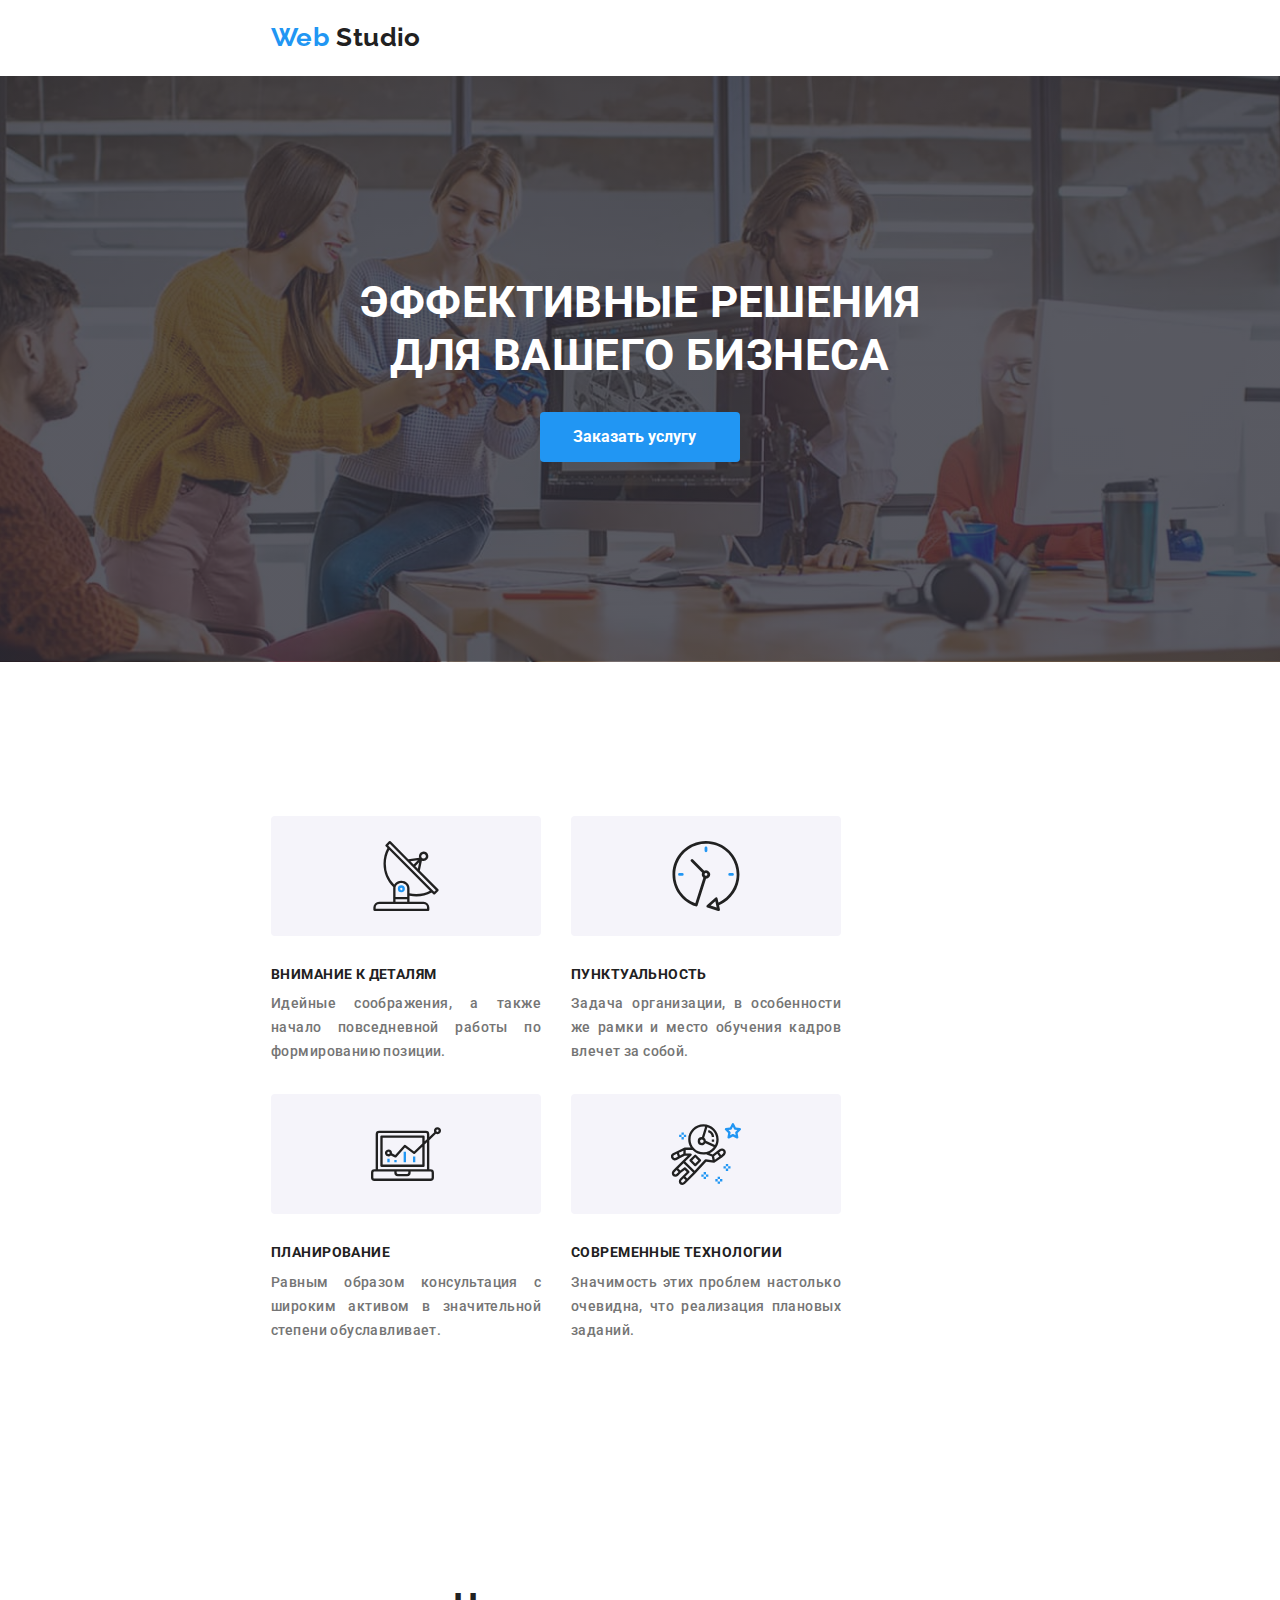
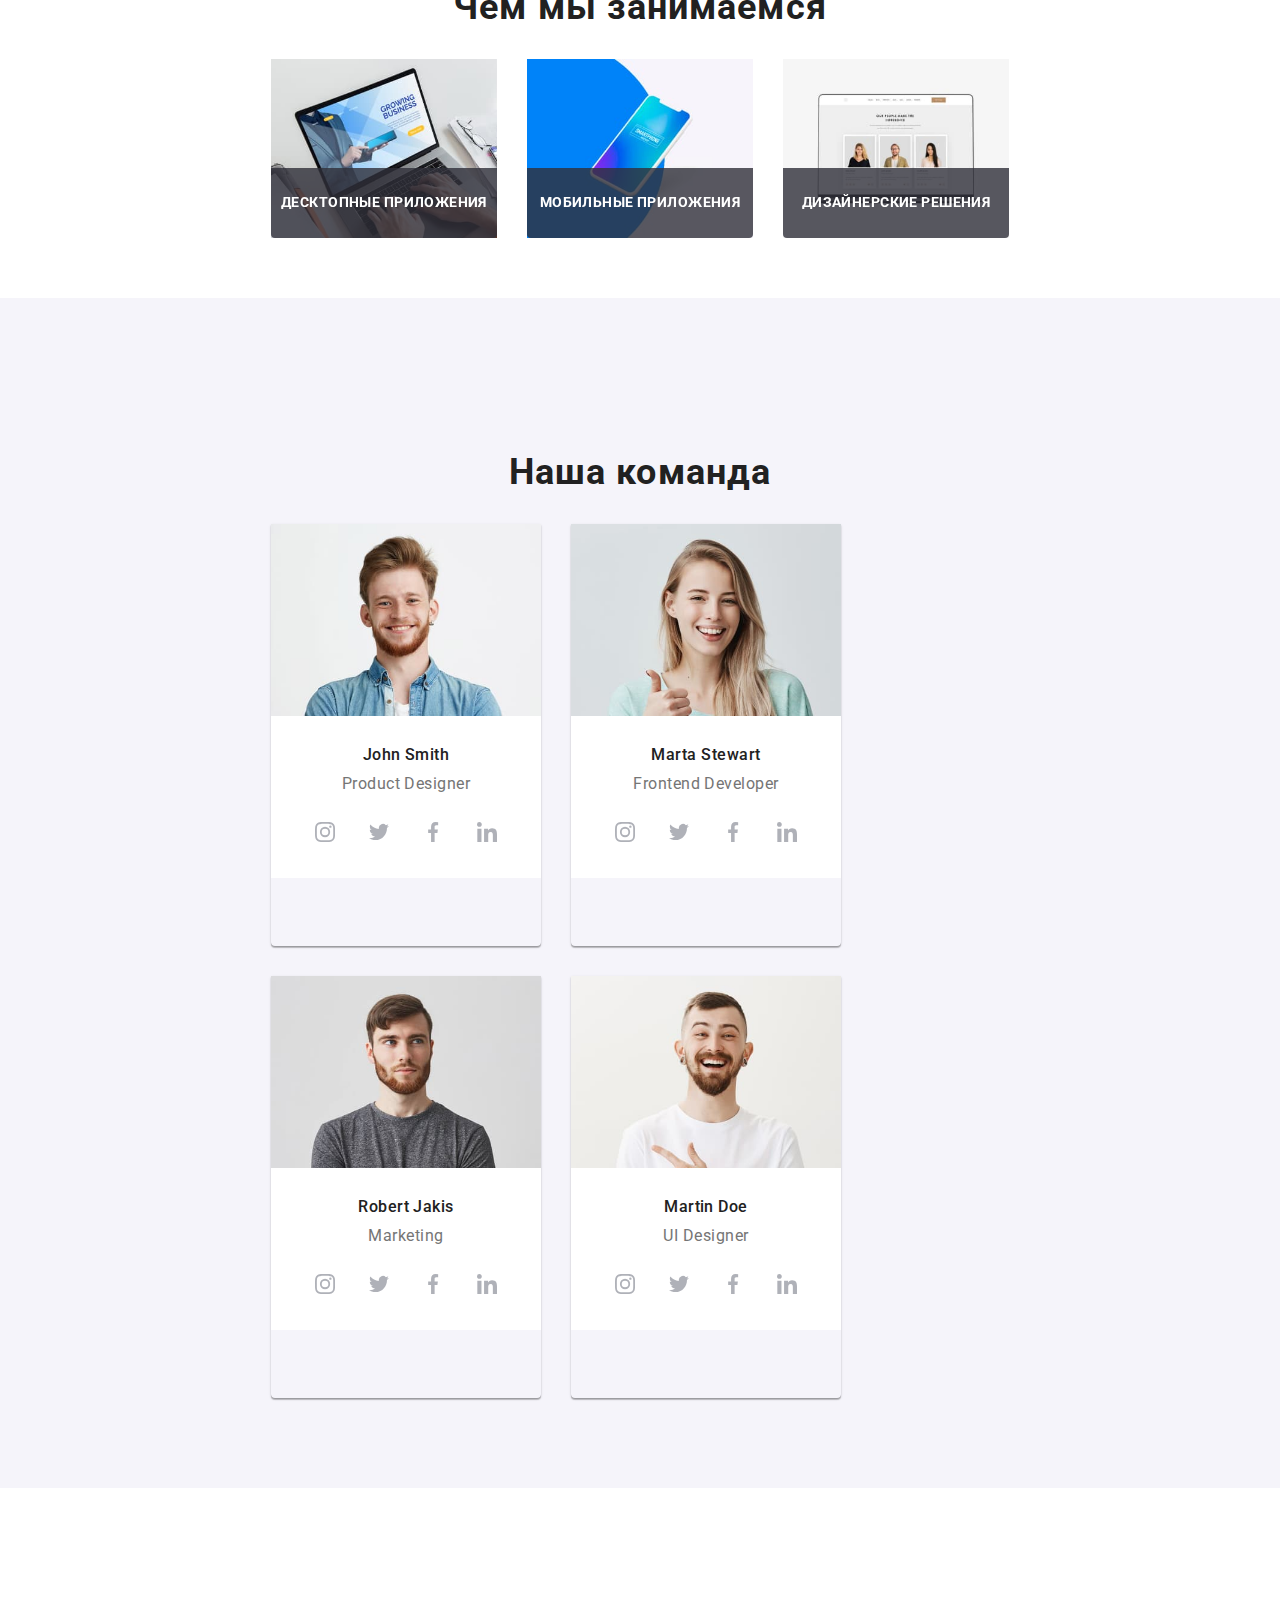
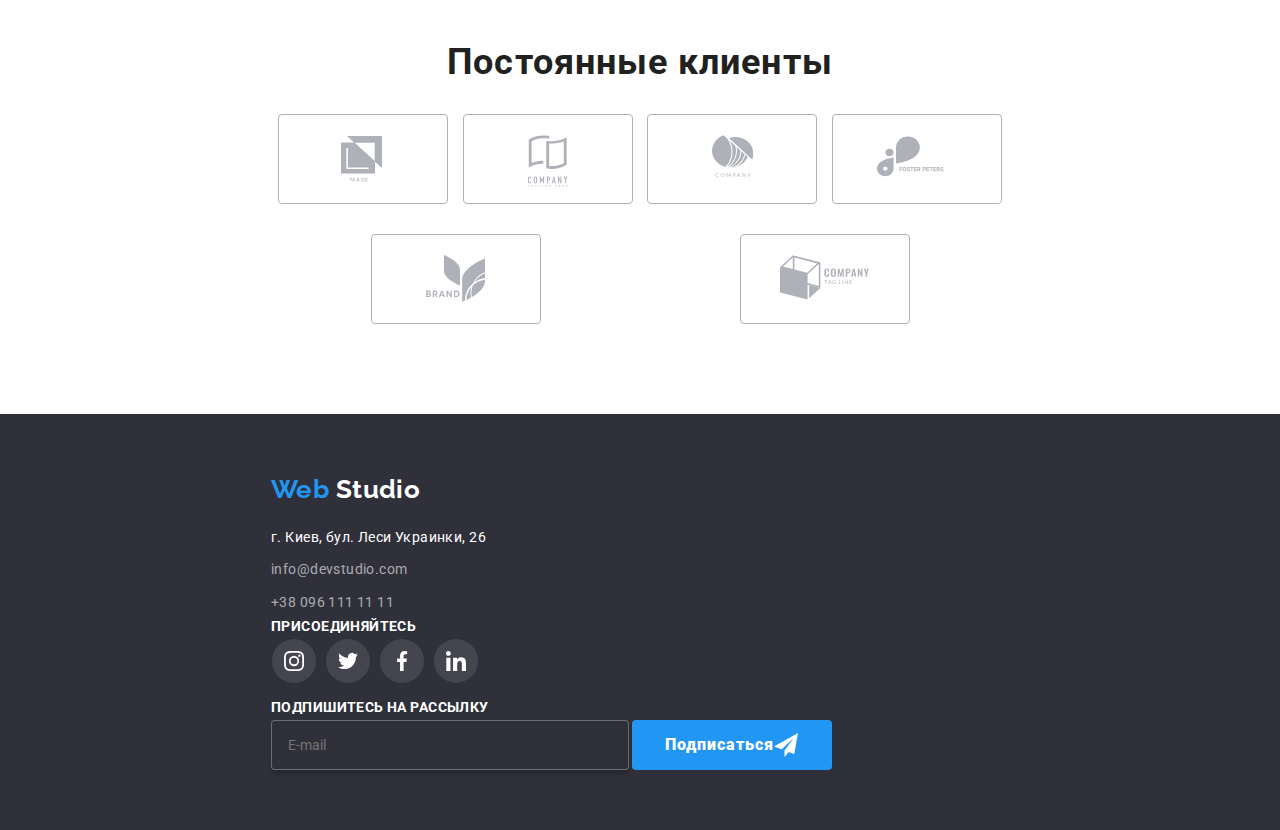
==== commit 72b07aed: "добавляет меню бургер" ====
--- a/index.html
+++ b/index.html
@@ -341,6 +341,16 @@
                     </ul>
                 </div>   
             </section>
+
+                        <!-- Mobile menu -->
+
+                            <div class="backdrop-menu is-hidden" data-modal>
+                                <div class="modal-menu">
+                                <button type="button" data-modal-close>Закрыть</button>
+                                <p> </p>
+                                <p> </p>
+                                </div>
+                            </div>
             
                             <!-- Modal window -->
                             <div class="backdrop is-hidden" data-modal>
--- a/css/main.min.css
+++ b/css/main.min.css
@@ -1,2 +1,2 @@
-/*! modern-normalize v0.6.0 | MIT License | https://github.com/sindresorhus/modern-normalize */*,*::before,*::after{-webkit-box-sizing:border-box;box-sizing:border-box}:root{-moz-tab-size:4;-o-tab-size:4;tab-size:4}html{line-height:1.15;-webkit-text-size-adjust:100%}body{margin:0}body{font-family:system-ui,-apple-system,"Segoe UI",Roboto,Helvetica,Arial,sans-serif,"Apple Color Emoji","Segoe UI Emoji"}hr{height:0}abbr[title]{-webkit-text-decoration:underline dotted;text-decoration:underline dotted}b,strong{font-weight:bolder}code,kbd,samp,pre{font-family:SFMono-Regular, Consolas, "Liberation Mono", Menlo, monospace;font-size:1em}small{font-size:80%}sub,sup{font-size:75%;line-height:0;position:relative;vertical-align:baseline}sub{bottom:-0.25em}sup{top:-0.5em}button,input,optgroup,select,textarea{font-family:inherit;font-size:100%;line-height:1.15;margin:0}button,select{text-transform:none}button,[type="button"],[type="reset"],[type="submit"]{-webkit-appearance:button}button::-moz-focus-inner,[type="button"]::-moz-focus-inner,[type="reset"]::-moz-focus-inner,[type="submit"]::-moz-focus-inner{border-style:none;padding:0}button:-moz-focusring,[type="button"]:-moz-focusring,[type="reset"]:-moz-focusring,[type="submit"]:-moz-focusring{outline:1px dotted ButtonText}fieldset{padding:0.35em 0.75em 0.625em}legend{padding:0}progress{vertical-align:baseline}[type="number"]::-webkit-inner-spin-button,[type="number"]::-webkit-outer-spin-button{height:auto}[type="search"]{-webkit-appearance:textfield;outline-offset:-2px}[type="search"]::-webkit-search-decoration{-webkit-appearance:none}::-webkit-file-upload-button{-webkit-appearance:button;font:inherit}summary{display:list-item}.logotype{display:inline-block}.logo{display:inline-block;color:#2196F3;text-decoration:none;font-family:Raleway,sans-serif;font-style:normal;font-weight:bold;font-size:26px;line-height:1.2}.logo-top{color:#212121;margin-left:7px}.logotype.footer{margin-right:0;margin-bottom:20px}.logo-bottom{color:#fff}ul{padding:0;margin-top:0;margin-bottom:0;list-style:none}a{text-decoration:none}img{display:block;max-width:100%;height:auto}body{margin:0;color:#757575;background-color:#fff;font-family:Roboto,sans-serif;font-style:normal;font-weight:500;font-size:14px;line-height:1.71;letter-spacing:0.03em}.container{padding-left:15px;padding-right:15px;margin-left:auto;margin-right:auto}@media screen and (min-width: 480px){.container{width:480px}}@media screen and (min-width: 768px){.container{width:768px}}@media screen and (min-width: 1200px){.container{max-width:1200px;padding-top:94px;padding-bottom:94;padding-right:15px;padding-left:15px;margin:0 auto}}.section{padding-top:60px;padding-bottom:60px}.section-title{margin-top:0;margin-bottom:30px;color:#212121;font-family:Roboto,sans-serif;font-style:normal;font-weight:bold;font-size:36px;line-height:1.16;text-align:center;letter-spacing:0.03em}.btn{display:-webkit-inline-box;display:-ms-inline-flexbox;display:inline-flex;min-width:200px;height:50px;padding:10px 32px;border-radius:4px;border:1px solid transparent;margin-left:auto;margin-right:auto;color:#fff;background-color:#2196F3;font-family:inherit;font-weight:bold;font-size:16px;line-height:1.88;-webkit-box-align:center;-ms-flex-align:center;align-items:center;text-align:center;cursor:pointer}.menu{fill:currentColor}@media screen and (max-width: 767px){.menu{display:none;position:absolute;top:100%;left:0;width:100%}.menu.is-open{display:block;fill:#2196F3}}@media screen and (min-width: 768px){.menu{display:-webkit-box;display:-ms-flexbox;display:flex;-webkit-box-pack:justify;-ms-flex-pack:justify;justify-content:space-between;-webkit-box-flex:1;-ms-flex-positive:1;flex-grow:1}}.container.main-container{padding-top:22px;padding-left:15px;padding-right:23px;padding-bottom:22px}@media screen and (max-width: 767px){.container.main-container{display:-webkit-box;display:-ms-flexbox;display:flex;-webkit-box-pack:justify;-ms-flex-pack:justify;justify-content:space-between;-webkit-box-align:center;-ms-flex-align:center;align-items:center}}.menu{position:fixed}.menu.is-hidden{opacity:0;pointer-events:none}.menu-button{display:-webkit-inline-box;display:-ms-inline-flexbox;display:inline-flex;margin:0;padding:0;border:none;background-color:transparent}@media screen and (min-width: 768px){.menu-button{display:none}}.menu-button .icon-close{display:none}.menu-button.is-open .icon-close{display:block}.menu-button.is-open .icon-menu{display:none}.hero{background-color:#E5E5E5;text-align:center;padding-top:200px;padding-bottom:200px}.hero-title{max-width:650px;margin-top:0;margin-bottom:30px;margin-left:auto;margin-right:auto;color:#fff;font-family:Roboto;font-style:normal;font-size:44px;line-height:1.2;text-transform:uppercase}.overlay{max-width:1600px;max-height:600px;margin-left:auto;margin-right:auto;background-image:-webkit-gradient(linear, left top, right top, from(rgba(47,48,58,0.8)), to(rgba(47,48,58,0.8))),url(../images/header.jpg);background-image:linear-gradient(to right, rgba(47,48,58,0.8), rgba(47,48,58,0.8)),url(../images/header.jpg);background-size:cover;background-position:center;background-repeat:no-repeat}.feature-list__item:not(:last-child){margin-bottom:30px}@media screen and (min-width: 768px) and (max-width: 1199px){.feature-list{display:-webkit-box;display:-ms-flexbox;display:flex;-ms-flex-wrap:wrap;flex-wrap:wrap}.feature-list__item{display:inline-block;width:354px}}@media screen and (min-width: 768px) and (max-width: 1199px){.feature-list__item:nth-last-child(-n+2){margin-bottom:30px}.feature-list__item:nth-child(2n+1){margin-right:30px}}@media screen and (min-width: 1200px){.feature-list{display:-webkit-box;display:-ms-flexbox;display:flex;-ms-flex-wrap:wrap;flex-wrap:wrap}.feature-list__item{width:270px}.feature-list__item:not(:last-child){margin-right:30px}}.title{margin-top:0;margin-bottom:10px;color:#212121;font-family:Roboto;font-style:normal;font-weight:bold;font-size:14px;line-height:1.2;text-transform:uppercase;text-align:center}@media screen and (min-width: 768px){.title{text-align:left}}.box{position:relative;display:block;-webkit-box-align:center;-ms-flex-align:center;align-items:center;padding-top:25px;padding-bottom:25px;margin-bottom:30px;border-radius:4px;background-color:#F5F4FA;-webkit-transition:background-color 250ms cubic-bezier(0.4, 0, 0.2, 1);transition:background-color 250ms cubic-bezier(0.4, 0, 0.2, 1)}.box:hover{background-color:#2196F3}.feature-list p{margin-top:0;margin-bottom:0;display:inline-block;width:100%;text-align:justify}@media screen and (min-width: 480px) and (max-width: 768px){.feature-list p{max-width:450px}}@media screen and (min-width: 768px) and (max-width: 1199px){.feature-list p{max-width:354px}}@media screen and (min-width: 1200px){.feature-list p{max-width:270px}}.box-icon{display:block;width:70px;height:70px;margin-right:auto;margin-left:auto;fill:currentColor}@media screen and (max-width: 1199px){.section.doing{display:none}}.work-list{display:-webkit-box;display:-ms-flexbox;display:flex}.work-list>li.item{display:block}.work-list .item:not(:last-child){margin-right:30px}.work-list .title{position:absolute;width:100%;bottom:0;right:0;color:#fff;background-color:rgba(47,48,58,0.8);border-radius:0px 0px 4px 4px;padding-top:27px;padding-bottom:27px;margin-bottom:0;font-weight:bold;line-height:1.14;letter-spacing:0.03em;text-align:center}.thumb{position:relative;max-width:370px;max-height:294px}.section.team{background-color:#F5F4FA}.team-list .item{margin-bottom:30px}.team-list .item:last-child{margin-bottom:0}@media screen and (min-width: 768px) and (max-width: 1199px){.team-list .item:nth-last-child(-n+2){margin-bottom:30px}.team-list .item:nth-child(2n+1){margin-right:30px}}@media screen and (min-width: 1200px){.team-list .item:not(:last-child){margin-right:30px}}@media screen and (min-width: 768px){.team-list{display:-webkit-box;display:-ms-flexbox;display:flex;-ms-flex-wrap:wrap;flex-wrap:wrap}}.card{max-width:100%;-webkit-box-shadow:0px 2px 1px rgba(0,0,0,0.2),0px 1px 1px rgba(0,0,0,0.14),0px 1px 3px rgba(0,0,0,0.12);box-shadow:0px 2px 1px rgba(0,0,0,0.2),0px 1px 1px rgba(0,0,0,0.14),0px 1px 3px rgba(0,0,0,0.12);border-radius:0px 0px 4px 4px;padding-bottom:0}@media screen and (min-width: 768px){.card{width:354px;height:422px}}@media screen and (min-width: 1200px){.card{width:270px;height:422px}}.card-team{background-color:#fff;padding-top:30px;padding-bottom:24px;margin-bottom:0}.social{display:-webkit-box;display:-ms-flexbox;display:flex;-webkit-box-pack:center;-ms-flex-pack:center;justify-content:center;margin:0;padding:0}.social-link{position:relative;display:-webkit-box;display:-ms-flexbox;display:flex;width:44px;height:44px;-webkit-box-pack:center;-ms-flex-pack:center;justify-content:center;-webkit-box-align:center;-ms-flex-align:center;align-items:center;border-radius:50%;background-color:#fff;fill:#AFB1B8;-webkit-transition:fill 250ms cubic-bezier(0.4, 0, 0.2, 1),background-color 250ms cubic-bezier(0.4, 0, 0.2, 1);transition:fill 250ms cubic-bezier(0.4, 0, 0.2, 1),background-color 250ms cubic-bezier(0.4, 0, 0.2, 1)}.social-icon{display:block;width:20px;height:20px;fill:inherit}.social-item:not(:last-child){margin-right:10px}.team-title{margin-top:0;margin-bottom:10px;color:#212121;font-family:Roboto;font-style:normal;font-weight:500;font-size:16px;line-height:1.18;letter-spacing:0.03em;text-align:center}.team-title.position{margin-top:0;margin-bottom:16px;color:#757575;font-weight:normal;text-align:center}.social-link:hover{fill:#fff;background-color:#2196F3}.backdrop{position:fixed;top:0;left:0;z-index:10;width:100%;height:100%;background-color:rgba(0,0,0,0.2);-webkit-transition:opacity 250ms cubic-bezier(0.4, 0, 0.2, 1);transition:opacity 250ms cubic-bezier(0.4, 0, 0.2, 1)}.backdrop.is-hidden{opacity:0;pointer-events:none}.modal{position:absolute;left:50%;top:50%;-webkit-transform:translate(-50%, -50%) scale(1);transform:translate(-50%, -50%) scale(1);-webkit-transition:-webkit-transform 250ms cubic-bezier(0.4, 0, 0.2, 1);transition:-webkit-transform 250ms cubic-bezier(0.4, 0, 0.2, 1);transition:transform 250ms cubic-bezier(0.4, 0, 0.2, 1);transition:transform 250ms cubic-bezier(0.4, 0, 0.2, 1), -webkit-transform 250ms cubic-bezier(0.4, 0, 0.2, 1);width:528px;height:581px;padding:40px;font-style:normal;font-weight:normal;font-size:14px;line-height:1.14;letter-spacing:0.01em;text-align:center;background-color:#fff;-webkit-box-shadow:0px 2px 1px rgba(0,0,0,0.2),0px 1px 1px rgba(0,0,0,0.14),0px 1px 3px rgba(0,0,0,0.12);box-shadow:0px 2px 1px rgba(0,0,0,0.2),0px 1px 1px rgba(0,0,0,0.14),0px 1px 3px rgba(0,0,0,0.12);border-radius:4px}.is-hidden .modal{-webkit-transform:translate(-50%, -50%) scale(0.5);transform:translate(-50%, -50%) scale(0.5)}.modal-title{margin-block:0;margin:0;margin-bottom:30px;font-family:Roboto;font-style:normal;font-weight:bold;font-size:20px;line-height:1.15;text-align:center;letter-spacing:0.03em;color:#212121}.form-field{position:relative;display:block;width:100%;margin-bottom:28px}.form-field.comm{margin-bottom:20px}.form-label{position:absolute;top:12px;left:42px;-webkit-transition:-webkit-transform 250ms cubic-bezier(0.4, 0, 0.2, 1);transition:-webkit-transform 250ms cubic-bezier(0.4, 0, 0.2, 1);transition:transform 250ms cubic-bezier(0.4, 0, 0.2, 1);transition:transform 250ms cubic-bezier(0.4, 0, 0.2, 1), -webkit-transform 250ms cubic-bezier(0.4, 0, 0.2, 1)}.form-label.comment{top:12px;left:12px}.btn.send{display:-webkit-inline-box;display:-ms-inline-flexbox;display:inline-flex;padding-left:55px;padding-right:55px}.form-input{margin:0;padding:12px;padding-left:42px;width:448px;height:40px;color:rgba(33,33,33,0.2);border-width:1px;border-style:solid;border-color:rgba(33,33,33,0.2);-webkit-box-sizing:border-box;box-sizing:border-box;border-radius:4px;-webkit-transition:border-color 250ms cubic-bezier(0.4, 0, 0.2, 1);transition:border-color 250ms cubic-bezier(0.4, 0, 0.2, 1)}.form-input.comment{height:120px;padding-top:12px;padding-left:16px;white-space:nowrap;resize:none}.policy{display:-webkit-box;display:-ms-flexbox;display:flex;font-style:normal;font-weight:normal;font-size:14px;line-height:1.71;letter-spacing:0.03em;-webkit-box-align:center;-ms-flex-align:center;align-items:center;margin-bottom:30px;cursor:pointer;color:#757575}.terms{display:block;margin-left:5px;text-decoration:underline;text-align:right;color:#2196F3}.check{position:absolute;width:1px;height:1px;margin:-1px;border:0;padding:0;clip:rect(0 0 0 0);overflow:hidden}.icon-check{display:inline-block;width:16px;height:15px;margin-right:9px;border:2px solid #212121;background-color:#fff;border-radius:2px;-webkit-transition:-webkit-transform 250ms cubic-bezier(0.4, 0, 0.2, 1);transition:-webkit-transform 250ms cubic-bezier(0.4, 0, 0.2, 1);transition:transform 250ms cubic-bezier(0.4, 0, 0.2, 1);transition:transform 250ms cubic-bezier(0.4, 0, 0.2, 1), -webkit-transform 250ms cubic-bezier(0.4, 0, 0.2, 1)}.check:checked+.icon-check{background-color:#2196F3;background-image:url(../images/icon-check.svg);background-size:cover;border-radius:2px;border-color:#2196F3;background-origin:border-box}.icon-input{position:absolute;top:50%;left:18px;width:18px;height:18px;-webkit-transform:translateY(-50%);transform:translateY(-50%);fill:#212121;-webkit-transition:fill 250ms cubic-bezier(0.4, 0, 0.2, 1);transition:fill 250ms cubic-bezier(0.4, 0, 0.2, 1)}.icon-close{display:-webkit-box;display:-ms-flexbox;display:flex;width:17px;height:17px;fill:currentColor;-webkit-transition:fill 250ms cubic-bezier(0.4, 0, 0.2, 1);transition:fill 250ms cubic-bezier(0.4, 0, 0.2, 1)}.close-btn{position:absolute;top:8px;right:8px;display:-webkit-inline-box;display:-ms-inline-flexbox;display:inline-flex;-webkit-box-align:center;-ms-flex-align:center;align-items:center;-webkit-box-pack:center;-ms-flex-pack:center;justify-content:center;width:30px;height:30px;padding:0;border:0;border-radius:50%;cursor:pointer;background-color:#fff;-webkit-box-shadow:0px 2px 1px rgba(0,0,0,0.2),0px 1px 1px rgba(0,0,0,0.14),0px 1px 3px rgba(0,0,0,0.12);box-shadow:0px 2px 1px rgba(0,0,0,0.2),0px 1px 1px rgba(0,0,0,0.14),0px 1px 3px rgba(0,0,0,0.12)}.close-btn:hover .icon-close{fill:#2196F3}.form-input:focus{border-color:#2196F3;color:#2196F3;outline:none;cursor:pointer}.form-input:focus+.form-label,.form-input:not(:placeholder-shown)+.form-label{color:#2196F3;-webkit-transform:translate(-30px, -30px);transform:translate(-30px, -30px)}.form-input:focus+.form-label.comment,.form-input:not(:placeholder-shown)+.form-label.comment{color:#2196F3;-webkit-transform:translateY(-30px);transform:translateY(-30px)}.form-input:focus ~ .icon-input,.form-input:not(:placeholder-shown) ~ .icon-input{fill:#2196F3}.clients-list{display:-webkit-box;display:-ms-flexbox;display:flex;-ms-flex-wrap:wrap;flex-wrap:wrap;-ms-flex-pack:distribute;justify-content:space-around}.client{position:relative;display:block;width:210px;height:90px;padding-top:20px;border:1px solid #AFB1B8;border-radius:4px;fill:#AFB1B8;-webkit-transition:fill 250ms cubic-bezier(0.4, 0, 0.2, 1),border-color 250ms cubic-bezier(0.4, 0, 0.2, 1);transition:fill 250ms cubic-bezier(0.4, 0, 0.2, 1),border-color 250ms cubic-bezier(0.4, 0, 0.2, 1)}@media screen and (min-width: 768px){.client{width:226px}}@media screen and (min-width: 1200px){.client{width:170px}}.client:hover{border-color:#2196F3;fill:#2196F3}.client-logo{position:relative;display:block;margin-right:auto;margin-left:auto;fill:inherit;-webkit-transform:scale(1);transform:scale(1);-webkit-transition:-webkit-transform 250ms cubic-bezier(0.4, 0, 0.2, 1);transition:-webkit-transform 250ms cubic-bezier(0.4, 0, 0.2, 1);transition:transform 250ms cubic-bezier(0.4, 0, 0.2, 1);transition:transform 250ms cubic-bezier(0.4, 0, 0.2, 1), -webkit-transform 250ms cubic-bezier(0.4, 0, 0.2, 1)}.client:hover .client-logo{-webkit-transform:scale(1.25);transform:scale(1.25)}.client:nth-last-child(-n+2){margin-bottom:30px}.container.footer{padding-top:60px;padding-bottom:60px}.address>p{margin-top:0;margin-bottom:9px}.address-link{display:inline-block}.address .address-link:not(:last-child){margin-bottom:9px}.net-footer{width:207px;height:81px}.page-footer{color:#fff;background:#2F303A}.address{margin-right:69px;text-decoration:none;font-family:Roboto;font-style:normal;font-weight:normal;font-size:14px;line-height:1.71;letter-spacing:0.03em}.address-link{color:rgba(255,255,255,0.6)}.join{font-family:Roboto;font-style:normal;font-weight:bold;font-size:14px;line-height:1.14;text-align:left;text-transform:uppercase}.mail-input{display:inline-block;width:358px;height:50px;padding-left:16px;border:1px solid rgba(255,255,255,0.3);-webkit-box-sizing:border-box;box-sizing:border-box;-webkit-box-shadow:0px 4px 4px rgba(0,0,0,0.2);box-shadow:0px 4px 4px rgba(0,0,0,0.2);border-radius:4px;color:rgba(255,255,255,0.6);background-color:#2F303A}.btn.submit{display:-webkit-inline-box;display:-ms-inline-flexbox;display:inline-flex;font-weight:900;letter-spacing:0.06em;margin-right:auto;margin-left:auto}.submit-icon{display:block;width:24px;height:24px;fill:currentColor}.social-link{background-color:rgba(255,255,255,0.1)}.social-icon.footer{fill:#fff}.page-header.portfolio{border-bottom:1px solid #ECECEC}.container.filtr{padding-top:94px;padding-bottom:50px}.container.projects{padding-top:0}.menu-nav .link:hover,.menu-nav .link:focus,.menu-nav .link:active{color:#fff;background-color:#2196F3}.btn.primary{position:relative;color:#212121;background-color:#F5F4FA;font-weight:500;font-size:16px;line-height:1.63;text-align:center;letter-spacing:0.03em;-webkit-transition:color 250ms cubic-bezier(0.4, 0, 0.2, 1),background-color 250ms cubic-bezier(0.4, 0, 0.2, 1);transition:color 250ms cubic-bezier(0.4, 0, 0.2, 1),background-color 250ms cubic-bezier(0.4, 0, 0.2, 1)}.filtr{min-width:30px;padding:6px 22px}.menu-nav{position:relative;display:-webkit-box;display:-ms-flexbox;display:flex;-webkit-box-pack:center;-ms-flex-pack:center;justify-content:center}.menu-nav .item:not(:last-child){margin-right:8px}.projects-list{display:-webkit-box;display:-ms-flexbox;display:flex;-ms-flex-wrap:wrap;flex-wrap:wrap}.project-thumb{position:relative;overflow:hidden}.p-txt{display:-webkit-box;display:-ms-flexbox;display:flex;width:322px;height:168px;color:#fff;position:absolute;top:50%;left:50%;opacity:0;-webkit-transform:translate(-50%, -50%);transform:translate(-50%, -50%);-webkit-transition:opacity 250ms cubic-bezier(0.4, 0, 0.2, 1);transition:opacity 250ms cubic-bezier(0.4, 0, 0.2, 1);font-weight:normal;font-size:18px;line-height:1.56;letter-spacing:0.03em}.card-overlay{position:absolute;top:0;left:0;width:100%;height:100%;background-color:rgba(33,150,243,0.9);-webkit-transform:translateY(100%);transform:translateY(100%);opacity:0;-webkit-transition:opacity 250ms cubic-bezier(0.4, 0, 0.2, 1),-webkit-transform 250ms cubic-bezier(0.4, 0, 0.2, 1);transition:opacity 250ms cubic-bezier(0.4, 0, 0.2, 1),-webkit-transform 250ms cubic-bezier(0.4, 0, 0.2, 1);transition:transform 250ms cubic-bezier(0.4, 0, 0.2, 1),opacity 250ms cubic-bezier(0.4, 0, 0.2, 1);transition:transform 250ms cubic-bezier(0.4, 0, 0.2, 1),opacity 250ms cubic-bezier(0.4, 0, 0.2, 1),-webkit-transform 250ms cubic-bezier(0.4, 0, 0.2, 1)}.projects-list>.item{width:370px;border:1px solid #eee;border-radius:5px;margin-right:30px;margin-bottom:30px;padding-bottom:20px}.projects-list>.item:hover{-webkit-box-shadow:1px 4px 6px rgba(0,0,0,0.16),0px 4px 4px rgba(0,0,0,0.06),0px 1px 1px rgba(0,0,0,0.12);box-shadow:1px 4px 6px rgba(0,0,0,0.16),0px 4px 4px rgba(0,0,0,0.06),0px 1px 1px rgba(0,0,0,0.12)}.projects-list>.item:hover .p-txt{opacity:1}.projects-list>.item:hover .card-overlay{-webkit-transform:translateY(0);transform:translateY(0);opacity:1}.projects-list>img{display:block}.projects-list>.item:nth-child(3n){margin-right:0}.projects-list>.item:nth-last-child(-n+3){margin-bottom:0}.profile{margin-left:24px}.title.project{margin-top:20px;margin-bottom:4px;text-transform:none;font-size:18px;line-height:1.2;text-align:left}.team-title.project{margin-top:0;margin-bottom:0;color:#757575;font-size:16px;line-height:1.88;text-align:left}.page-header.contacts{border-bottom:1px solid #ECECEC}
+/*! modern-normalize v0.6.0 | MIT License | https://github.com/sindresorhus/modern-normalize */*,*::before,*::after{-webkit-box-sizing:border-box;box-sizing:border-box}:root{-moz-tab-size:4;-o-tab-size:4;tab-size:4}html{line-height:1.15;-webkit-text-size-adjust:100%}body{margin:0}body{font-family:system-ui,-apple-system,"Segoe UI",Roboto,Helvetica,Arial,sans-serif,"Apple Color Emoji","Segoe UI Emoji"}hr{height:0}abbr[title]{-webkit-text-decoration:underline dotted;text-decoration:underline dotted}b,strong{font-weight:bolder}code,kbd,samp,pre{font-family:SFMono-Regular, Consolas, "Liberation Mono", Menlo, monospace;font-size:1em}small{font-size:80%}sub,sup{font-size:75%;line-height:0;position:relative;vertical-align:baseline}sub{bottom:-0.25em}sup{top:-0.5em}button,input,optgroup,select,textarea{font-family:inherit;font-size:100%;line-height:1.15;margin:0}button,select{text-transform:none}button,[type="button"],[type="reset"],[type="submit"]{-webkit-appearance:button}button::-moz-focus-inner,[type="button"]::-moz-focus-inner,[type="reset"]::-moz-focus-inner,[type="submit"]::-moz-focus-inner{border-style:none;padding:0}button:-moz-focusring,[type="button"]:-moz-focusring,[type="reset"]:-moz-focusring,[type="submit"]:-moz-focusring{outline:1px dotted ButtonText}fieldset{padding:0.35em 0.75em 0.625em}legend{padding:0}progress{vertical-align:baseline}[type="number"]::-webkit-inner-spin-button,[type="number"]::-webkit-outer-spin-button{height:auto}[type="search"]{-webkit-appearance:textfield;outline-offset:-2px}[type="search"]::-webkit-search-decoration{-webkit-appearance:none}::-webkit-file-upload-button{-webkit-appearance:button;font:inherit}summary{display:list-item}.logotype{display:inline-block}.logo{display:inline-block;color:#2196F3;text-decoration:none;font-family:Raleway,sans-serif;font-style:normal;font-weight:bold;font-size:26px;line-height:1.2}.logo-top{color:#212121;margin-left:7px}.logotype.footer{margin-right:0;margin-bottom:20px}.logo-bottom{color:#fff}ul{padding:0;margin-top:0;margin-bottom:0;list-style:none}a{text-decoration:none}img{display:block;max-width:100%;height:auto}body{margin:0;color:#757575;background-color:#fff;font-family:Roboto,sans-serif;font-style:normal;font-weight:500;font-size:14px;line-height:1.71;letter-spacing:0.03em}body.modal-open{overflow:hidden}.container{padding-left:15px;padding-right:15px;margin-left:auto;margin-right:auto}@media screen and (min-width: 480px){.container{width:480px}}@media screen and (min-width: 768px){.container{width:768px}}@media screen and (min-width: 1200px){.container{max-width:1200px;padding-top:94px;padding-bottom:94;padding-right:15px;padding-left:15px;margin:0 auto}}.section{padding-top:60px;padding-bottom:60px}.section-title{margin-top:0;margin-bottom:30px;color:#212121;font-family:Roboto,sans-serif;font-style:normal;font-weight:bold;font-size:36px;line-height:1.16;text-align:center;letter-spacing:0.03em}.btn{display:-webkit-inline-box;display:-ms-inline-flexbox;display:inline-flex;min-width:200px;height:50px;padding:10px 32px;border-radius:4px;border:1px solid transparent;margin-left:auto;margin-right:auto;color:#fff;background-color:#2196F3;font-family:inherit;font-weight:bold;font-size:16px;line-height:1.88;-webkit-box-align:center;-ms-flex-align:center;align-items:center;text-align:center;cursor:pointer}@media screen and (min-width: 768px){.menu{display:-webkit-box;display:-ms-flexbox;display:flex;-webkit-box-pack:justify;-ms-flex-pack:justify;justify-content:space-between;-webkit-box-flex:1;-ms-flex-positive:1;flex-grow:1}}.site-nav{display:-webkit-box;display:-ms-flexbox;display:flex}.site-nav .item:not(:last-child){margin-right:50px}.site-nav .link{color:#212121;display:block;padding-top:32px;padding-bottom:32px;position:relative}.site-nav .link:hover,.site-nav .link:focus,.site-nav .link:active{color:#2196F3}.site-nav .link.current{color:#2196F3}.link.current::after{content:'';display:block;position:absolute;width:100%;height:4px;border-radius:2px;background:#2196F3;bottom:0;left:0;opacity:1}.contact-info{display:-webkit-box;display:-ms-flexbox;display:flex;margin-left:auto;-webkit-box-align:baseline;-ms-flex-align:baseline;align-items:baseline}.contact-info .contact-info__item:not(:last-child){margin-right:30px}.icon-letter{display:block;width:16px;height:12px;margin-right:10px;fill:currentColor}.icon-phone{display:block;width:10px;height:15px;margin-right:10px;fill:currentColor}.contact-info__link{position:relative;display:-webkit-box;display:-ms-flexbox;display:flex;color:#757575;-webkit-box-align:center;-ms-flex-align:center;align-items:center;-webkit-transform:scale(1);transform:scale(1);-webkit-transition:color 250ms cubic-bezier(0.4, 0, 0.2, 1),-webkit-transform 250ms cubic-bezier(0.4, 0, 0.2, 1);transition:color 250ms cubic-bezier(0.4, 0, 0.2, 1),-webkit-transform 250ms cubic-bezier(0.4, 0, 0.2, 1);transition:color 250ms cubic-bezier(0.4, 0, 0.2, 1),transform 250ms cubic-bezier(0.4, 0, 0.2, 1);transition:color 250ms cubic-bezier(0.4, 0, 0.2, 1),transform 250ms cubic-bezier(0.4, 0, 0.2, 1),-webkit-transform 250ms cubic-bezier(0.4, 0, 0.2, 1)}.contact-info__link:hover,.contact-info__link:focus,.contact-info__link:active{color:#2196F3;-webkit-transform:scale(1.1);transform:scale(1.1)}.container.main-container{padding-top:22px;padding-left:15px;padding-right:23px;padding-bottom:22px}@media screen and (max-width: 767px){.container.main-container{display:-webkit-box;display:-ms-flexbox;display:flex;-webkit-box-pack:justify;-ms-flex-pack:justify;justify-content:space-between;-webkit-box-align:center;-ms-flex-align:center;align-items:center}}.menu{position:fixed;padding-top:60px;padding-bottom:60px;background:#fff;-webkit-box-shadow:0px 1px 3px rgba(0,0,0,0.16),0px 2px 4px rgba(0,0,0,0.08),0px 4px 8px rgba(0,0,0,0.04);box-shadow:0px 1px 3px rgba(0,0,0,0.16),0px 2px 4px rgba(0,0,0,0.08),0px 4px 8px rgba(0,0,0,0.04)}.menu.is-hidden{opacity:0;pointer-events:none}.menu.is-open{display:block;fill:#2196F3}.menu-button{display:-webkit-inline-box;display:-ms-inline-flexbox;display:inline-flex;margin:0;padding:0;border:none;background-color:transparent}@media screen and (min-width: 768px){.menu-button{display:none}}.menu-button .icon-close{display:none}.menu-button.is-open .icon-close{display:block}.menu-button.is-open .icon-menu{display:none}.hero{background-color:#E5E5E5;text-align:center;padding-top:200px;padding-bottom:200px}.hero-title{max-width:650px;margin-top:0;margin-bottom:30px;margin-left:auto;margin-right:auto;color:#fff;font-family:Roboto;font-style:normal;font-size:44px;line-height:1.2;text-transform:uppercase}.overlay{max-width:1600px;max-height:600px;margin-left:auto;margin-right:auto;background-image:-webkit-gradient(linear, left top, right top, from(rgba(47,48,58,0.8)), to(rgba(47,48,58,0.8))),url(../images/header.jpg);background-image:linear-gradient(to right, rgba(47,48,58,0.8), rgba(47,48,58,0.8)),url(../images/header.jpg);background-size:cover;background-position:center;background-repeat:no-repeat}.feature-list__item:not(:last-child){margin-bottom:30px}@media screen and (min-width: 768px) and (max-width: 1199px){.feature-list{display:-webkit-box;display:-ms-flexbox;display:flex;-ms-flex-wrap:wrap;flex-wrap:wrap}.feature-list__item{display:inline-block;width:354px}}@media screen and (min-width: 768px) and (max-width: 1199px){.feature-list__item:nth-last-child(-n+2){margin-bottom:30px}.feature-list__item:nth-child(2n+1){margin-right:30px}}@media screen and (min-width: 1200px){.feature-list{display:-webkit-box;display:-ms-flexbox;display:flex;-ms-flex-wrap:wrap;flex-wrap:wrap}.feature-list__item{width:270px}.feature-list__item:not(:last-child){margin-right:30px}}.title{margin-top:0;margin-bottom:10px;color:#212121;font-family:Roboto;font-style:normal;font-weight:bold;font-size:14px;line-height:1.2;text-transform:uppercase;text-align:center}@media screen and (min-width: 768px){.title{text-align:left}}.box{position:relative;display:block;-webkit-box-align:center;-ms-flex-align:center;align-items:center;padding-top:25px;padding-bottom:25px;margin-bottom:30px;border-radius:4px;background-color:#F5F4FA;-webkit-transition:background-color 250ms cubic-bezier(0.4, 0, 0.2, 1);transition:background-color 250ms cubic-bezier(0.4, 0, 0.2, 1)}.box:hover{background-color:#2196F3}.feature-list p{margin-top:0;margin-bottom:0;display:inline-block;width:100%;text-align:justify}@media screen and (min-width: 480px) and (max-width: 768px){.feature-list p{max-width:450px}}@media screen and (min-width: 768px) and (max-width: 1199px){.feature-list p{max-width:354px}}@media screen and (min-width: 1200px){.feature-list p{max-width:270px}}.box-icon{display:block;width:70px;height:70px;margin-right:auto;margin-left:auto;fill:currentColor}@media screen and (max-width: 1199px){.section.doing{display:none}}.work-list{display:-webkit-box;display:-ms-flexbox;display:flex}.work-list>li.item{display:block}.work-list .item:not(:last-child){margin-right:30px}.work-list .title{position:absolute;width:100%;bottom:0;right:0;color:#fff;background-color:rgba(47,48,58,0.8);border-radius:0px 0px 4px 4px;padding-top:27px;padding-bottom:27px;margin-bottom:0;font-weight:bold;line-height:1.14;letter-spacing:0.03em;text-align:center}.thumb{position:relative;max-width:370px;max-height:294px}.section.team{background-color:#F5F4FA}.team-list .item{margin-bottom:30px}.team-list .item:last-child{margin-bottom:0}@media screen and (min-width: 768px) and (max-width: 1199px){.team-list .item:nth-last-child(-n+2){margin-bottom:30px}.team-list .item:nth-child(2n+1){margin-right:30px}}@media screen and (min-width: 1200px){.team-list .item:not(:last-child){margin-right:30px}}@media screen and (min-width: 768px){.team-list{display:-webkit-box;display:-ms-flexbox;display:flex;-ms-flex-wrap:wrap;flex-wrap:wrap}}.card{max-width:100%;-webkit-box-shadow:0px 2px 1px rgba(0,0,0,0.2),0px 1px 1px rgba(0,0,0,0.14),0px 1px 3px rgba(0,0,0,0.12);box-shadow:0px 2px 1px rgba(0,0,0,0.2),0px 1px 1px rgba(0,0,0,0.14),0px 1px 3px rgba(0,0,0,0.12);border-radius:0px 0px 4px 4px;padding-bottom:0}@media screen and (min-width: 768px){.card{width:354px;height:422px}}@media screen and (min-width: 1200px){.card{width:270px;height:422px}}.card-team{background-color:#fff;padding-top:30px;padding-bottom:24px;margin-bottom:0}.social{display:-webkit-box;display:-ms-flexbox;display:flex;-webkit-box-pack:center;-ms-flex-pack:center;justify-content:center;margin:0;padding:0}.social-link{position:relative;display:-webkit-box;display:-ms-flexbox;display:flex;width:44px;height:44px;-webkit-box-pack:center;-ms-flex-pack:center;justify-content:center;-webkit-box-align:center;-ms-flex-align:center;align-items:center;border-radius:50%;background-color:#fff;fill:#AFB1B8;-webkit-transition:fill 250ms cubic-bezier(0.4, 0, 0.2, 1),background-color 250ms cubic-bezier(0.4, 0, 0.2, 1);transition:fill 250ms cubic-bezier(0.4, 0, 0.2, 1),background-color 250ms cubic-bezier(0.4, 0, 0.2, 1)}.social-icon{display:block;width:20px;height:20px;fill:inherit}.social-item:not(:last-child){margin-right:10px}.team-title{margin-top:0;margin-bottom:10px;color:#212121;font-family:Roboto;font-style:normal;font-weight:500;font-size:16px;line-height:1.18;letter-spacing:0.03em;text-align:center}.team-title.position{margin-top:0;margin-bottom:16px;color:#757575;font-weight:normal;text-align:center}.social-link:hover{fill:#fff;background-color:#2196F3}.backdrop-menu{position:fixed;top:0;left:0;width:100%;height:100%;background-color:#fff;padding:50px 30px;overflow-y:scroll}@media screen and (min-width: 768px){.backdrop-menu{display:none}}@media screen and (min-width: 1200px){.backdrop{position:fixed;top:0;left:0;z-index:10;width:100%;height:100%;background-color:rgba(0,0,0,0.2);-webkit-transition:opacity 250ms cubic-bezier(0.4, 0, 0.2, 1);transition:opacity 250ms cubic-bezier(0.4, 0, 0.2, 1)}}.backdrop.is-hidden,.backdrop-menu.is-hidden{opacity:0;pointer-events:none}.modal-menu{padding:20px;background-color:#fff}@media (max-width: 767px){.modal-menu{position:absolute;top:50%;left:50%;-webkit-transform:translate(-50%, -50%);transform:translate(-50%, -50%);max-width:500px;width:100%}}.modal{position:absolute;left:50%;top:50%;-webkit-transform:translate(-50%, -50%) scale(1);transform:translate(-50%, -50%) scale(1);-webkit-transition:-webkit-transform 250ms cubic-bezier(0.4, 0, 0.2, 1);transition:-webkit-transform 250ms cubic-bezier(0.4, 0, 0.2, 1);transition:transform 250ms cubic-bezier(0.4, 0, 0.2, 1);transition:transform 250ms cubic-bezier(0.4, 0, 0.2, 1), -webkit-transform 250ms cubic-bezier(0.4, 0, 0.2, 1);width:528px;height:581px;padding:40px;font-style:normal;font-weight:normal;font-size:14px;line-height:1.14;letter-spacing:0.01em;text-align:center;background-color:#fff;-webkit-box-shadow:0px 2px 1px rgba(0,0,0,0.2),0px 1px 1px rgba(0,0,0,0.14),0px 1px 3px rgba(0,0,0,0.12);box-shadow:0px 2px 1px rgba(0,0,0,0.2),0px 1px 1px rgba(0,0,0,0.14),0px 1px 3px rgba(0,0,0,0.12);border-radius:4px}.is-hidden .modal{-webkit-transform:translate(-50%, -50%) scale(0.5);transform:translate(-50%, -50%) scale(0.5)}.modal-title{margin-block:0;margin:0;margin-bottom:30px;font-family:Roboto;font-style:normal;font-weight:bold;font-size:20px;line-height:1.15;text-align:center;letter-spacing:0.03em;color:#212121}.form-field{position:relative;display:block;width:100%;margin-bottom:28px}.form-field.comm{margin-bottom:20px}.form-label{position:absolute;top:12px;left:42px;-webkit-transition:-webkit-transform 250ms cubic-bezier(0.4, 0, 0.2, 1);transition:-webkit-transform 250ms cubic-bezier(0.4, 0, 0.2, 1);transition:transform 250ms cubic-bezier(0.4, 0, 0.2, 1);transition:transform 250ms cubic-bezier(0.4, 0, 0.2, 1), -webkit-transform 250ms cubic-bezier(0.4, 0, 0.2, 1)}.form-label.comment{top:12px;left:12px}.btn.send{display:-webkit-inline-box;display:-ms-inline-flexbox;display:inline-flex;padding-left:55px;padding-right:55px}.form-input{margin:0;padding:12px;padding-left:42px;width:448px;height:40px;color:rgba(33,33,33,0.2);border-width:1px;border-style:solid;border-color:rgba(33,33,33,0.2);-webkit-box-sizing:border-box;box-sizing:border-box;border-radius:4px;-webkit-transition:border-color 250ms cubic-bezier(0.4, 0, 0.2, 1);transition:border-color 250ms cubic-bezier(0.4, 0, 0.2, 1)}.form-input.comment{height:120px;padding-top:12px;padding-left:16px;white-space:nowrap;resize:none}.policy{display:-webkit-box;display:-ms-flexbox;display:flex;font-style:normal;font-weight:normal;font-size:14px;line-height:1.71;letter-spacing:0.03em;-webkit-box-align:center;-ms-flex-align:center;align-items:center;margin-bottom:30px;cursor:pointer;color:#757575}.terms{display:block;margin-left:5px;text-decoration:underline;text-align:right;color:#2196F3}.check{position:absolute;width:1px;height:1px;margin:-1px;border:0;padding:0;clip:rect(0 0 0 0);overflow:hidden}.icon-check{display:inline-block;width:16px;height:15px;margin-right:9px;border:2px solid #212121;background-color:#fff;border-radius:2px;-webkit-transition:-webkit-transform 250ms cubic-bezier(0.4, 0, 0.2, 1);transition:-webkit-transform 250ms cubic-bezier(0.4, 0, 0.2, 1);transition:transform 250ms cubic-bezier(0.4, 0, 0.2, 1);transition:transform 250ms cubic-bezier(0.4, 0, 0.2, 1), -webkit-transform 250ms cubic-bezier(0.4, 0, 0.2, 1)}.check:checked+.icon-check{background-color:#2196F3;background-image:url(../images/icon-check.svg);background-size:cover;border-radius:2px;border-color:#2196F3;background-origin:border-box}.icon-input{position:absolute;top:50%;left:18px;width:18px;height:18px;-webkit-transform:translateY(-50%);transform:translateY(-50%);fill:#212121;-webkit-transition:fill 250ms cubic-bezier(0.4, 0, 0.2, 1);transition:fill 250ms cubic-bezier(0.4, 0, 0.2, 1)}.icon-close{display:-webkit-box;display:-ms-flexbox;display:flex;width:17px;height:17px;fill:currentColor;-webkit-transition:fill 250ms cubic-bezier(0.4, 0, 0.2, 1);transition:fill 250ms cubic-bezier(0.4, 0, 0.2, 1)}.close-btn{position:absolute;top:8px;right:8px;display:-webkit-inline-box;display:-ms-inline-flexbox;display:inline-flex;-webkit-box-align:center;-ms-flex-align:center;align-items:center;-webkit-box-pack:center;-ms-flex-pack:center;justify-content:center;width:30px;height:30px;padding:0;border:0;border-radius:50%;cursor:pointer;background-color:#fff;-webkit-box-shadow:0px 2px 1px rgba(0,0,0,0.2),0px 1px 1px rgba(0,0,0,0.14),0px 1px 3px rgba(0,0,0,0.12);box-shadow:0px 2px 1px rgba(0,0,0,0.2),0px 1px 1px rgba(0,0,0,0.14),0px 1px 3px rgba(0,0,0,0.12)}.close-btn:hover .icon-close{fill:#2196F3}.form-input:focus{border-color:#2196F3;color:#2196F3;outline:none;cursor:pointer}.form-input:focus+.form-label,.form-input:not(:placeholder-shown)+.form-label{color:#2196F3;-webkit-transform:translate(-30px, -30px);transform:translate(-30px, -30px)}.form-input:focus+.form-label.comment,.form-input:not(:placeholder-shown)+.form-label.comment{color:#2196F3;-webkit-transform:translateY(-30px);transform:translateY(-30px)}.form-input:focus ~ .icon-input,.form-input:not(:placeholder-shown) ~ .icon-input{fill:#2196F3}.clients-list{display:-webkit-box;display:-ms-flexbox;display:flex;-ms-flex-wrap:wrap;flex-wrap:wrap;-ms-flex-pack:distribute;justify-content:space-around}.client{position:relative;display:block;width:210px;height:90px;padding-top:20px;border:1px solid #AFB1B8;border-radius:4px;fill:#AFB1B8;-webkit-transition:fill 250ms cubic-bezier(0.4, 0, 0.2, 1),border-color 250ms cubic-bezier(0.4, 0, 0.2, 1);transition:fill 250ms cubic-bezier(0.4, 0, 0.2, 1),border-color 250ms cubic-bezier(0.4, 0, 0.2, 1)}@media screen and (min-width: 768px){.client{width:226px}}@media screen and (min-width: 1200px){.client{width:170px}}.client:hover{border-color:#2196F3;fill:#2196F3}.client-logo{position:relative;display:block;margin-right:auto;margin-left:auto;fill:inherit;-webkit-transform:scale(1);transform:scale(1);-webkit-transition:-webkit-transform 250ms cubic-bezier(0.4, 0, 0.2, 1);transition:-webkit-transform 250ms cubic-bezier(0.4, 0, 0.2, 1);transition:transform 250ms cubic-bezier(0.4, 0, 0.2, 1);transition:transform 250ms cubic-bezier(0.4, 0, 0.2, 1), -webkit-transform 250ms cubic-bezier(0.4, 0, 0.2, 1)}.client:hover .client-logo{-webkit-transform:scale(1.25);transform:scale(1.25)}.client:nth-last-child(-n+2){margin-bottom:30px}.container.footer{padding-top:60px;padding-bottom:60px}.address>p{margin-top:0;margin-bottom:9px}.address-link{display:inline-block}.address .address-link:not(:last-child){margin-bottom:9px}.net-footer{width:207px;height:81px}.page-footer{color:#fff;background:#2F303A}.address{margin-right:69px;text-decoration:none;font-family:Roboto;font-style:normal;font-weight:normal;font-size:14px;line-height:1.71;letter-spacing:0.03em}.address-link{color:rgba(255,255,255,0.6)}.join{font-family:Roboto;font-style:normal;font-weight:bold;font-size:14px;line-height:1.14;text-align:left;text-transform:uppercase}.mail-input{display:inline-block;width:358px;height:50px;padding-left:16px;border:1px solid rgba(255,255,255,0.3);-webkit-box-sizing:border-box;box-sizing:border-box;-webkit-box-shadow:0px 4px 4px rgba(0,0,0,0.2);box-shadow:0px 4px 4px rgba(0,0,0,0.2);border-radius:4px;color:rgba(255,255,255,0.6);background-color:#2F303A}.btn.submit{display:-webkit-inline-box;display:-ms-inline-flexbox;display:inline-flex;font-weight:900;letter-spacing:0.06em;margin-right:auto;margin-left:auto}.submit-icon{display:block;width:24px;height:24px;fill:currentColor}.social-link{background-color:rgba(255,255,255,0.1)}.social-icon.footer{fill:#fff}.page-header.portfolio{border-bottom:1px solid #ECECEC}.container.filtr{padding-top:94px;padding-bottom:50px}.container.projects{padding-top:0}.menu-nav .link:hover,.menu-nav .link:focus,.menu-nav .link:active{color:#fff;background-color:#2196F3}.btn.primary{position:relative;color:#212121;background-color:#F5F4FA;font-weight:500;font-size:16px;line-height:1.63;text-align:center;letter-spacing:0.03em;-webkit-transition:color 250ms cubic-bezier(0.4, 0, 0.2, 1),background-color 250ms cubic-bezier(0.4, 0, 0.2, 1);transition:color 250ms cubic-bezier(0.4, 0, 0.2, 1),background-color 250ms cubic-bezier(0.4, 0, 0.2, 1)}.filtr{min-width:30px;padding:6px 22px}.menu-nav{position:relative;display:-webkit-box;display:-ms-flexbox;display:flex;-webkit-box-pack:center;-ms-flex-pack:center;justify-content:center}.menu-nav .item:not(:last-child){margin-right:8px}.projects-list{display:-webkit-box;display:-ms-flexbox;display:flex;-ms-flex-wrap:wrap;flex-wrap:wrap}.project-thumb{position:relative;overflow:hidden}.p-txt{display:-webkit-box;display:-ms-flexbox;display:flex;width:322px;height:168px;color:#fff;position:absolute;top:50%;left:50%;opacity:0;-webkit-transform:translate(-50%, -50%);transform:translate(-50%, -50%);-webkit-transition:opacity 250ms cubic-bezier(0.4, 0, 0.2, 1);transition:opacity 250ms cubic-bezier(0.4, 0, 0.2, 1);font-weight:normal;font-size:18px;line-height:1.56;letter-spacing:0.03em}.card-overlay{position:absolute;top:0;left:0;width:100%;height:100%;background-color:rgba(33,150,243,0.9);-webkit-transform:translateY(100%);transform:translateY(100%);opacity:0;-webkit-transition:opacity 250ms cubic-bezier(0.4, 0, 0.2, 1),-webkit-transform 250ms cubic-bezier(0.4, 0, 0.2, 1);transition:opacity 250ms cubic-bezier(0.4, 0, 0.2, 1),-webkit-transform 250ms cubic-bezier(0.4, 0, 0.2, 1);transition:transform 250ms cubic-bezier(0.4, 0, 0.2, 1),opacity 250ms cubic-bezier(0.4, 0, 0.2, 1);transition:transform 250ms cubic-bezier(0.4, 0, 0.2, 1),opacity 250ms cubic-bezier(0.4, 0, 0.2, 1),-webkit-transform 250ms cubic-bezier(0.4, 0, 0.2, 1)}.projects-list>.item{width:370px;border:1px solid #eee;border-radius:5px;margin-right:30px;margin-bottom:30px;padding-bottom:20px}.projects-list>.item:hover{-webkit-box-shadow:1px 4px 6px rgba(0,0,0,0.16),0px 4px 4px rgba(0,0,0,0.06),0px 1px 1px rgba(0,0,0,0.12);box-shadow:1px 4px 6px rgba(0,0,0,0.16),0px 4px 4px rgba(0,0,0,0.06),0px 1px 1px rgba(0,0,0,0.12)}.projects-list>.item:hover .p-txt{opacity:1}.projects-list>.item:hover .card-overlay{-webkit-transform:translateY(0);transform:translateY(0);opacity:1}.projects-list>img{display:block}.projects-list>.item:nth-child(3n){margin-right:0}.projects-list>.item:nth-last-child(-n+3){margin-bottom:0}.profile{margin-left:24px}.title.project{margin-top:20px;margin-bottom:4px;text-transform:none;font-size:18px;line-height:1.2;text-align:left}.team-title.project{margin-top:0;margin-bottom:0;color:#757575;font-size:16px;line-height:1.88;text-align:left}.page-header.contacts{border-bottom:1px solid #ECECEC}
 /*# sourceMappingURL=main.min.css.map */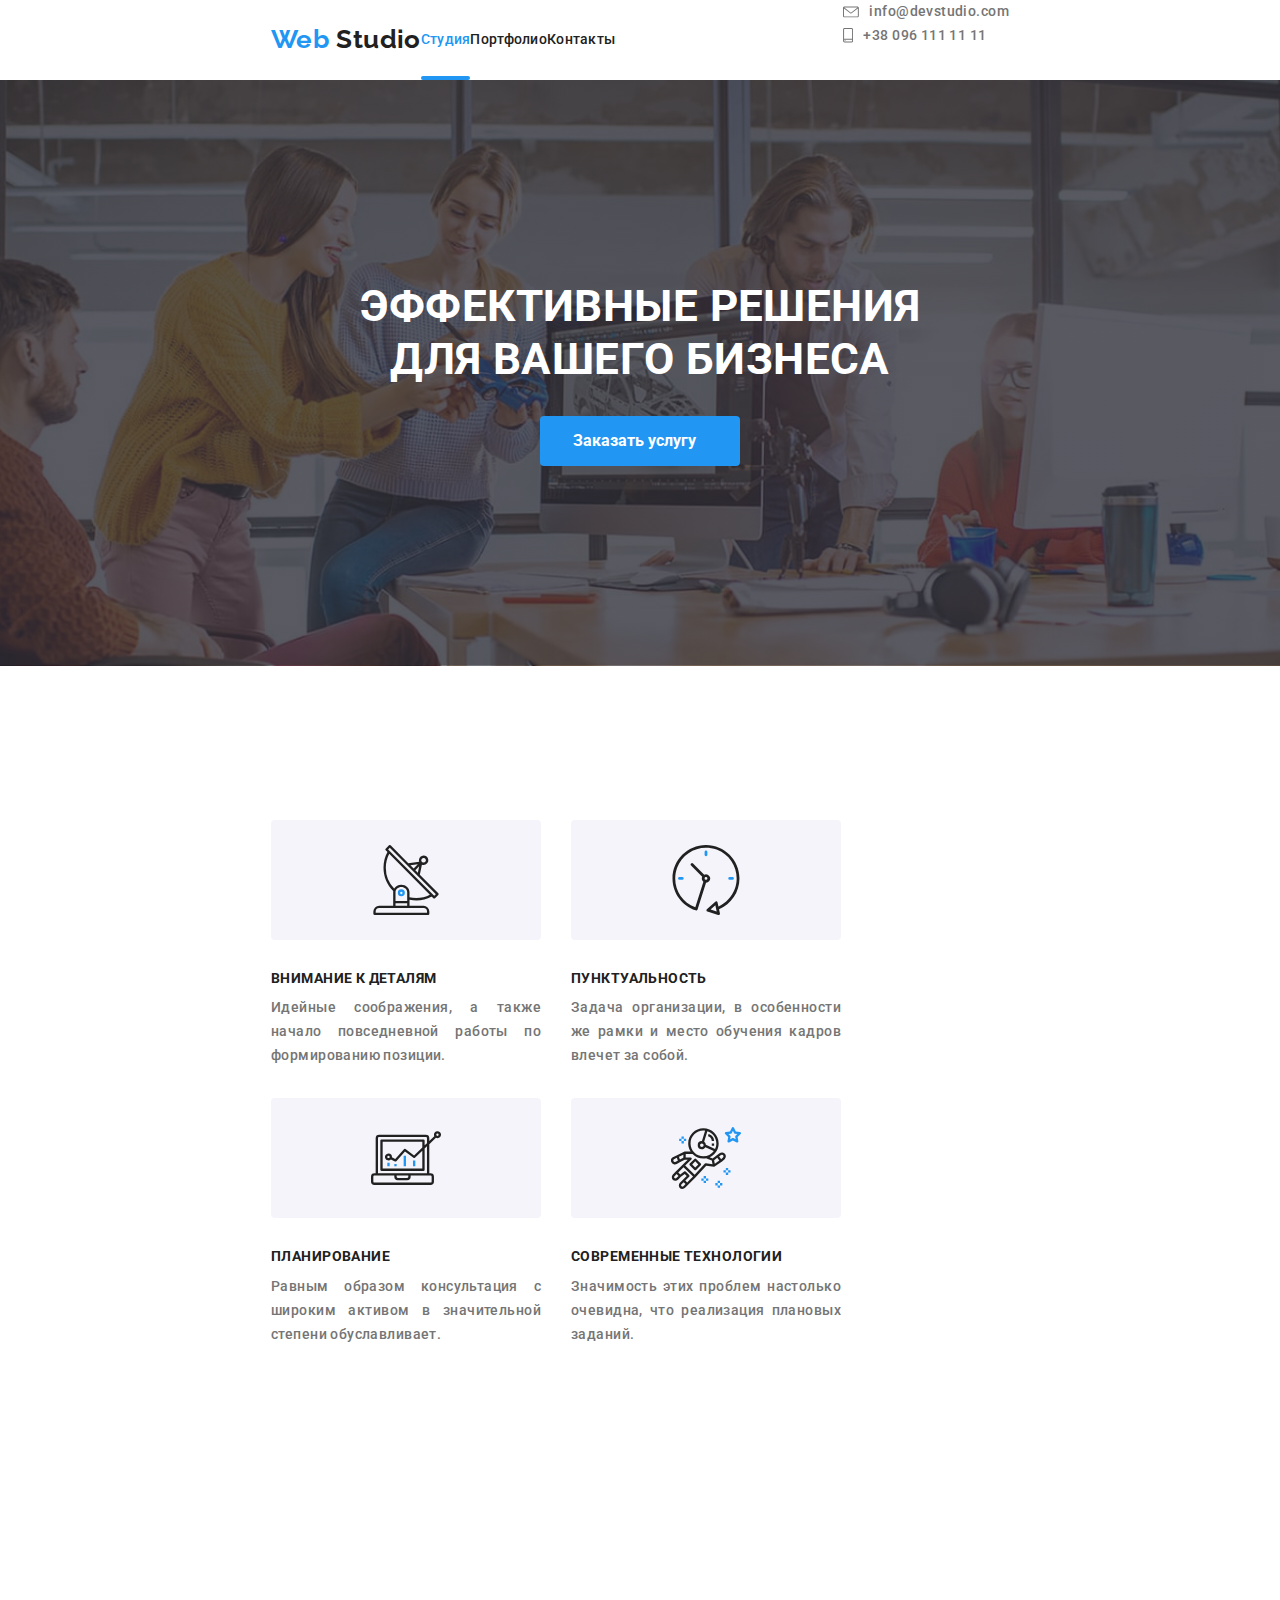
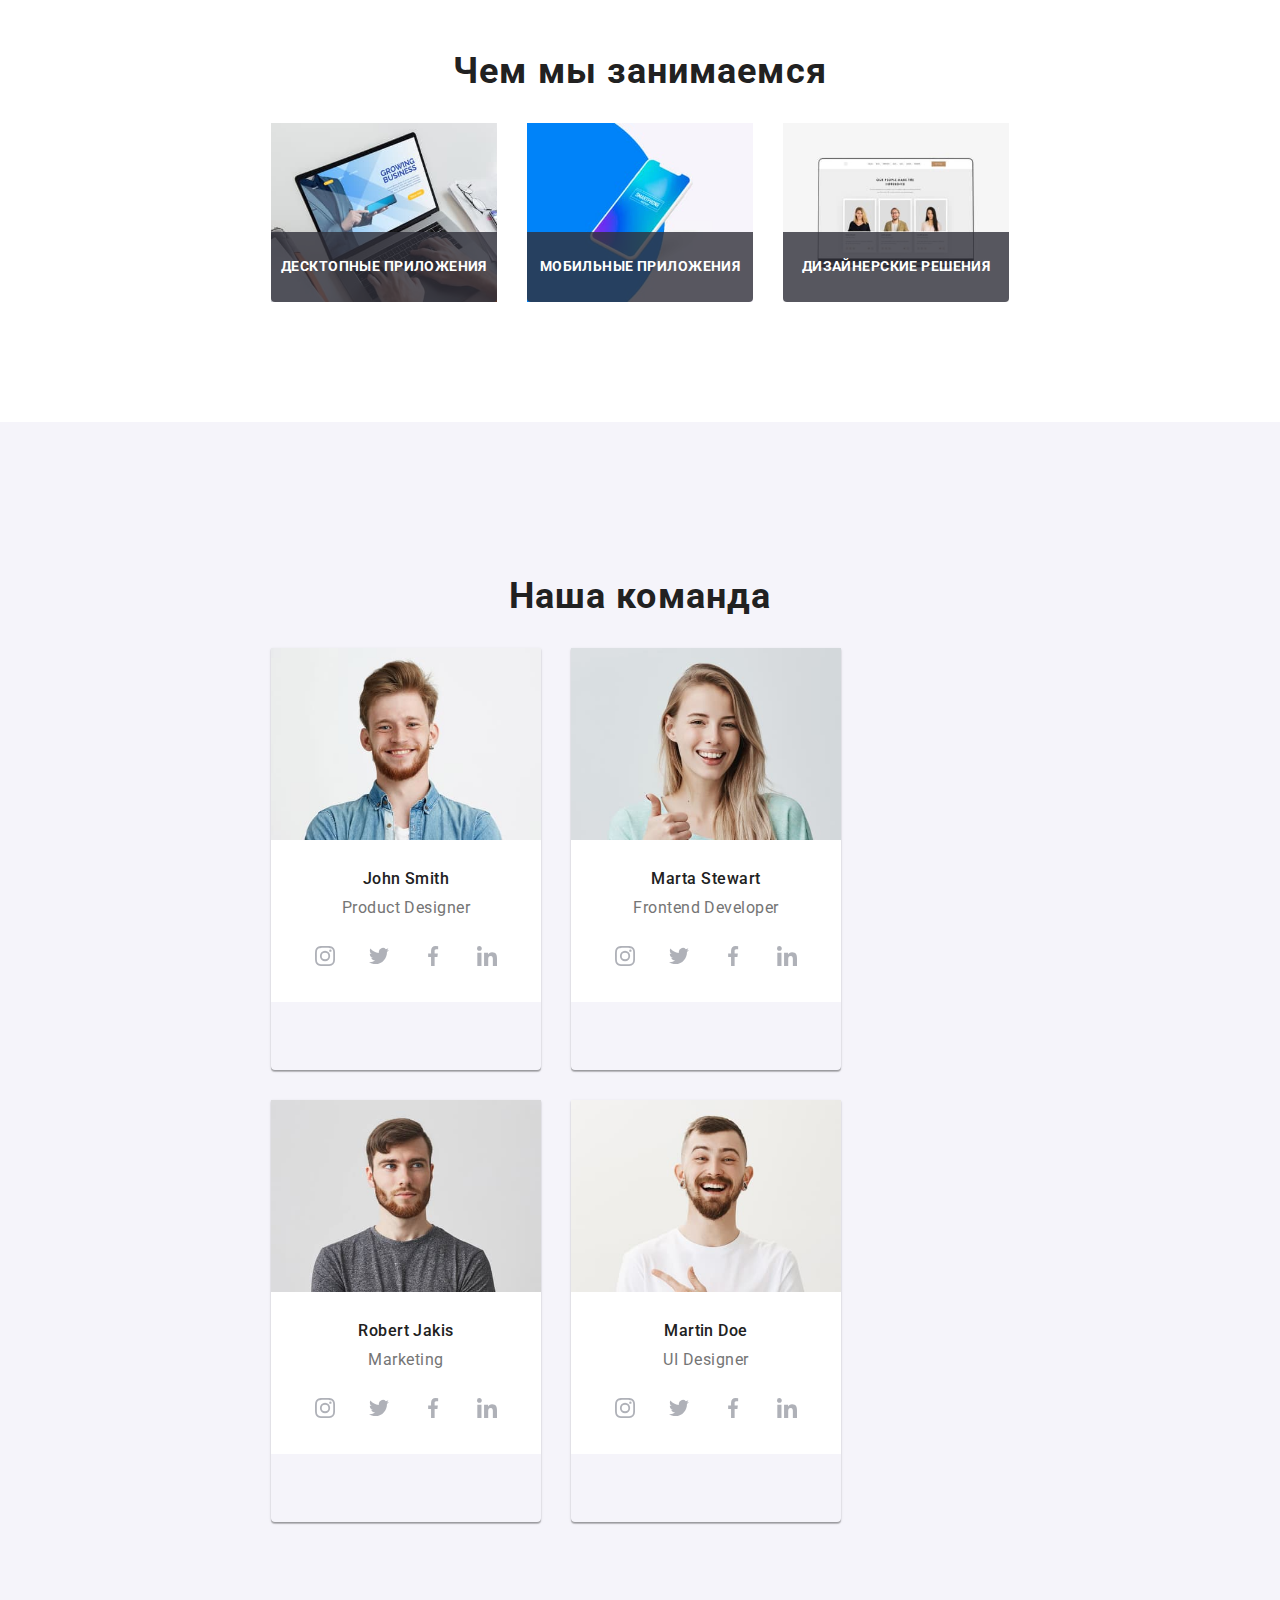
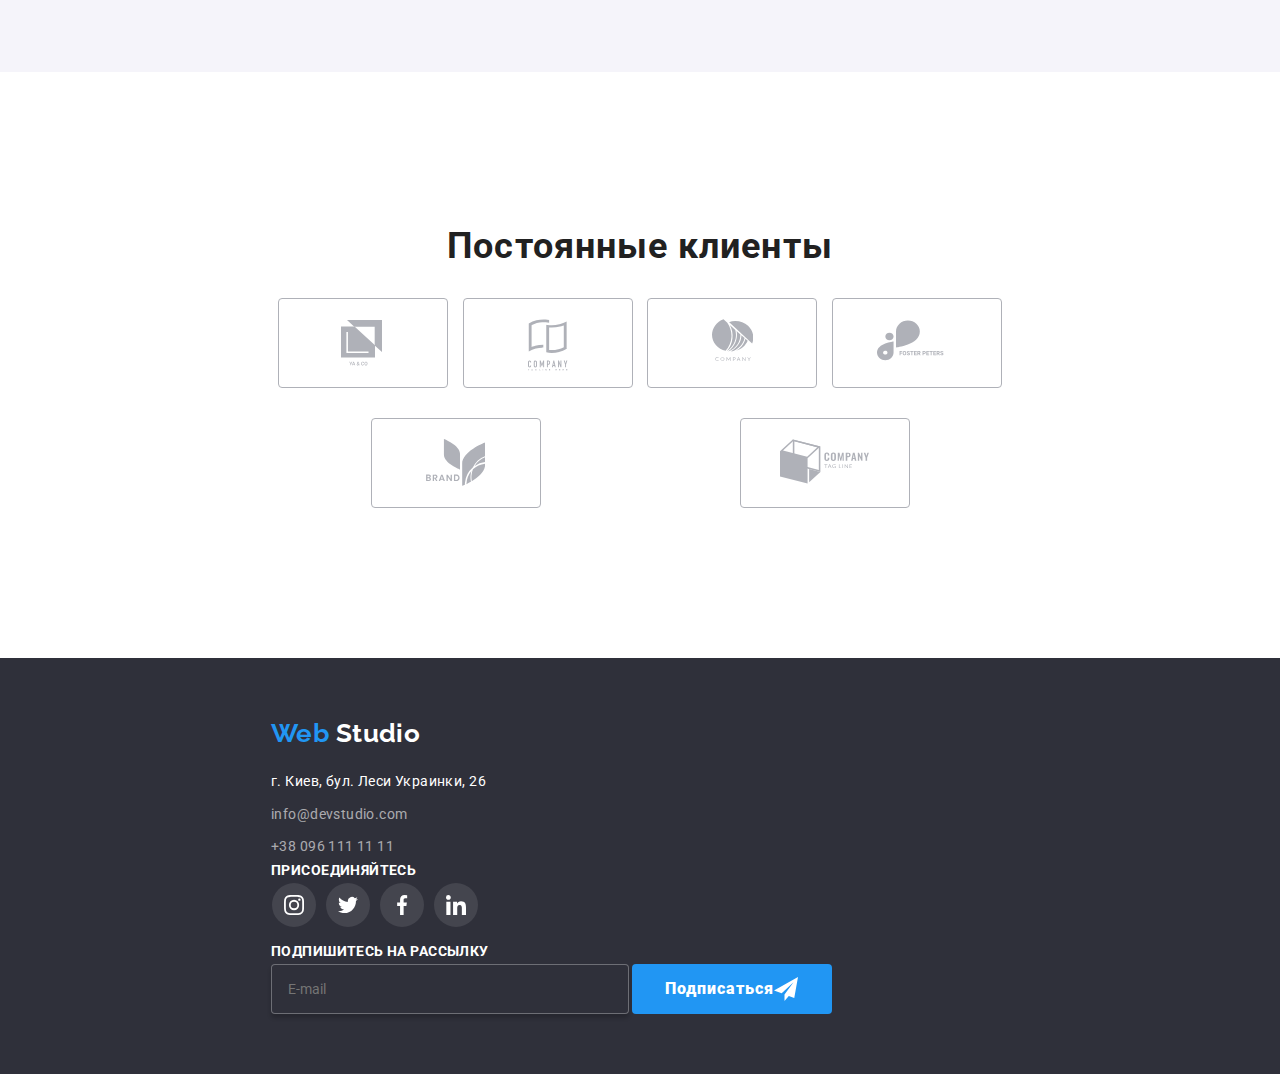
==== commit fca47177: "правки в нав меню" ====
--- a/index.html
+++ b/index.html
@@ -10,7 +10,7 @@
 <body>
     <header class="page-header">
         
-        <nav class="container main-container">
+        <div class="container main-container">
             <div class="logotype">
                 <a href="./" class="logo">Web<span class="logo-top">Studio</span> </a>
             </div>
@@ -18,36 +18,42 @@
             aria-expanded="false"
             aria-controls="menu"
             data-menu-button>
-            <svg width="25" height="25" aria-label="Переключатель мобильного меню">
+            <svg class="menu-icon" width="25" height="25" aria-label="Переключатель мобильного меню">
               <use class="icon-close" href="./images/sprite.svg#icon-close"></use>
               <use class="icon-menu" href="./images/sprite.svg#icon-menu"></use>
             </svg>
           </button>
-            <div class="menu is-hidden">
-                <ul class="site-nav">   
-                    <li class="item"><a href="#" class="link current">Студия</a></li>
-                    <li class="item"><a href="./portfolio.html" class="link">Портфолио</a></li>
-                    <li class="item"><a href="./contacts.html" class="link">Контакты</a></li>
-                </ul>
-                
-                <ul class="contact-info">
-                    <li class="contact-info__item">
-                        <a href="mailto:info@devstudio.com" aria-label="Электронная почта" class="contact-info__link">
-                        <svg class="icon-letter"> 
-                            <use href="./images/sprite.svg#icon-letter"></use>
-                        </svg>
-                        info@devstudio.com</a></li>
-                    <li class="contact-info__item">
-                        <a href="tel:+380961111111" aria-label="Номер тел" class="contact-info__link">
-                         <svg class="icon-phone"> 
-                            <use href="./images/sprite.svg#icon-phone"></use>
-                        </svg> +38 096 111 11 11</a></li>          
-                </ul>
+            <div class="page-header__menu" id="page-header__menu" data-menu>
+                <div class="page-header__nav">
+                    <ul class="site-nav">   
+                        <li class="item"><a href="#" class="link current">Студия</a></li>
+                        <li class="item"><a href="./portfolio.html" class="link">Портфолио</a></li>
+                        <li class="item"><a href="./contacts.html" class="link">Контакты</a></li>
+                    </ul>
+                </div>
+                <div class="page-header__contacts">
+                    <ul class="contact-info">
+                        <li class="contact-info__item">
+                            <a href="mailto:info@devstudio.com" aria-label="Электронная почта" class="contact-info__link">
+                            <svg class="icon-letter"> 
+                                <use href="./images/sprite.svg#icon-letter"></use>
+                            </svg>
+                            info@devstudio.com</a></li>
+                        <li class="contact-info__item">
+                            <a href="tel:+380961111111" aria-label="Номер тел" class="contact-info__link">
+                             <svg class="icon-phone"> 
+                                <use href="./images/sprite.svg#icon-phone"></use>
+                            </svg> +38 096 111 11 11</a></li>          
+                    </ul>
+    
+                </div>         
+
+
     
             </div>
               
 
-        </nav>
+        </div>
 
 
     </header>
@@ -342,16 +348,6 @@
                 </div>   
             </section>
 
-                        <!-- Mobile menu -->
-
-                            <div class="backdrop-menu is-hidden" data-modal>
-                                <div class="modal-menu">
-                                <button type="button" data-modal-close>Закрыть</button>
-                                <p> </p>
-                                <p> </p>
-                                </div>
-                            </div>
-            
                             <!-- Modal window -->
                             <div class="backdrop is-hidden" data-modal>
                                 <div class="modal">
--- a/css/main.min.css
+++ b/css/main.min.css
@@ -1,2 +1,2 @@
-/*! modern-normalize v0.6.0 | MIT License | https://github.com/sindresorhus/modern-normalize */*,*::before,*::after{-webkit-box-sizing:border-box;box-sizing:border-box}:root{-moz-tab-size:4;-o-tab-size:4;tab-size:4}html{line-height:1.15;-webkit-text-size-adjust:100%}body{margin:0}body{font-family:system-ui,-apple-system,"Segoe UI",Roboto,Helvetica,Arial,sans-serif,"Apple Color Emoji","Segoe UI Emoji"}hr{height:0}abbr[title]{-webkit-text-decoration:underline dotted;text-decoration:underline dotted}b,strong{font-weight:bolder}code,kbd,samp,pre{font-family:SFMono-Regular, Consolas, "Liberation Mono", Menlo, monospace;font-size:1em}small{font-size:80%}sub,sup{font-size:75%;line-height:0;position:relative;vertical-align:baseline}sub{bottom:-0.25em}sup{top:-0.5em}button,input,optgroup,select,textarea{font-family:inherit;font-size:100%;line-height:1.15;margin:0}button,select{text-transform:none}button,[type="button"],[type="reset"],[type="submit"]{-webkit-appearance:button}button::-moz-focus-inner,[type="button"]::-moz-focus-inner,[type="reset"]::-moz-focus-inner,[type="submit"]::-moz-focus-inner{border-style:none;padding:0}button:-moz-focusring,[type="button"]:-moz-focusring,[type="reset"]:-moz-focusring,[type="submit"]:-moz-focusring{outline:1px dotted ButtonText}fieldset{padding:0.35em 0.75em 0.625em}legend{padding:0}progress{vertical-align:baseline}[type="number"]::-webkit-inner-spin-button,[type="number"]::-webkit-outer-spin-button{height:auto}[type="search"]{-webkit-appearance:textfield;outline-offset:-2px}[type="search"]::-webkit-search-decoration{-webkit-appearance:none}::-webkit-file-upload-button{-webkit-appearance:button;font:inherit}summary{display:list-item}.logotype{display:inline-block}.logo{display:inline-block;color:#2196F3;text-decoration:none;font-family:Raleway,sans-serif;font-style:normal;font-weight:bold;font-size:26px;line-height:1.2}.logo-top{color:#212121;margin-left:7px}.logotype.footer{margin-right:0;margin-bottom:20px}.logo-bottom{color:#fff}ul{padding:0;margin-top:0;margin-bottom:0;list-style:none}a{text-decoration:none}img{display:block;max-width:100%;height:auto}body{margin:0;color:#757575;background-color:#fff;font-family:Roboto,sans-serif;font-style:normal;font-weight:500;font-size:14px;line-height:1.71;letter-spacing:0.03em}body.modal-open{overflow:hidden}.container{padding-left:15px;padding-right:15px;margin-left:auto;margin-right:auto}@media screen and (min-width: 480px){.container{width:480px}}@media screen and (min-width: 768px){.container{width:768px}}@media screen and (min-width: 1200px){.container{max-width:1200px;padding-top:94px;padding-bottom:94;padding-right:15px;padding-left:15px;margin:0 auto}}.section{padding-top:60px;padding-bottom:60px}.section-title{margin-top:0;margin-bottom:30px;color:#212121;font-family:Roboto,sans-serif;font-style:normal;font-weight:bold;font-size:36px;line-height:1.16;text-align:center;letter-spacing:0.03em}.btn{display:-webkit-inline-box;display:-ms-inline-flexbox;display:inline-flex;min-width:200px;height:50px;padding:10px 32px;border-radius:4px;border:1px solid transparent;margin-left:auto;margin-right:auto;color:#fff;background-color:#2196F3;font-family:inherit;font-weight:bold;font-size:16px;line-height:1.88;-webkit-box-align:center;-ms-flex-align:center;align-items:center;text-align:center;cursor:pointer}@media screen and (min-width: 768px){.menu{display:-webkit-box;display:-ms-flexbox;display:flex;-webkit-box-pack:justify;-ms-flex-pack:justify;justify-content:space-between;-webkit-box-flex:1;-ms-flex-positive:1;flex-grow:1}}.site-nav{display:-webkit-box;display:-ms-flexbox;display:flex}.site-nav .item:not(:last-child){margin-right:50px}.site-nav .link{color:#212121;display:block;padding-top:32px;padding-bottom:32px;position:relative}.site-nav .link:hover,.site-nav .link:focus,.site-nav .link:active{color:#2196F3}.site-nav .link.current{color:#2196F3}.link.current::after{content:'';display:block;position:absolute;width:100%;height:4px;border-radius:2px;background:#2196F3;bottom:0;left:0;opacity:1}.contact-info{display:-webkit-box;display:-ms-flexbox;display:flex;margin-left:auto;-webkit-box-align:baseline;-ms-flex-align:baseline;align-items:baseline}.contact-info .contact-info__item:not(:last-child){margin-right:30px}.icon-letter{display:block;width:16px;height:12px;margin-right:10px;fill:currentColor}.icon-phone{display:block;width:10px;height:15px;margin-right:10px;fill:currentColor}.contact-info__link{position:relative;display:-webkit-box;display:-ms-flexbox;display:flex;color:#757575;-webkit-box-align:center;-ms-flex-align:center;align-items:center;-webkit-transform:scale(1);transform:scale(1);-webkit-transition:color 250ms cubic-bezier(0.4, 0, 0.2, 1),-webkit-transform 250ms cubic-bezier(0.4, 0, 0.2, 1);transition:color 250ms cubic-bezier(0.4, 0, 0.2, 1),-webkit-transform 250ms cubic-bezier(0.4, 0, 0.2, 1);transition:color 250ms cubic-bezier(0.4, 0, 0.2, 1),transform 250ms cubic-bezier(0.4, 0, 0.2, 1);transition:color 250ms cubic-bezier(0.4, 0, 0.2, 1),transform 250ms cubic-bezier(0.4, 0, 0.2, 1),-webkit-transform 250ms cubic-bezier(0.4, 0, 0.2, 1)}.contact-info__link:hover,.contact-info__link:focus,.contact-info__link:active{color:#2196F3;-webkit-transform:scale(1.1);transform:scale(1.1)}.container.main-container{padding-top:22px;padding-left:15px;padding-right:23px;padding-bottom:22px}@media screen and (max-width: 767px){.container.main-container{display:-webkit-box;display:-ms-flexbox;display:flex;-webkit-box-pack:justify;-ms-flex-pack:justify;justify-content:space-between;-webkit-box-align:center;-ms-flex-align:center;align-items:center}}.menu{position:fixed;padding-top:60px;padding-bottom:60px;background:#fff;-webkit-box-shadow:0px 1px 3px rgba(0,0,0,0.16),0px 2px 4px rgba(0,0,0,0.08),0px 4px 8px rgba(0,0,0,0.04);box-shadow:0px 1px 3px rgba(0,0,0,0.16),0px 2px 4px rgba(0,0,0,0.08),0px 4px 8px rgba(0,0,0,0.04)}.menu.is-hidden{opacity:0;pointer-events:none}.menu.is-open{display:block;fill:#2196F3}.menu-button{display:-webkit-inline-box;display:-ms-inline-flexbox;display:inline-flex;margin:0;padding:0;border:none;background-color:transparent}@media screen and (min-width: 768px){.menu-button{display:none}}.menu-button .icon-close{display:none}.menu-button.is-open .icon-close{display:block}.menu-button.is-open .icon-menu{display:none}.hero{background-color:#E5E5E5;text-align:center;padding-top:200px;padding-bottom:200px}.hero-title{max-width:650px;margin-top:0;margin-bottom:30px;margin-left:auto;margin-right:auto;color:#fff;font-family:Roboto;font-style:normal;font-size:44px;line-height:1.2;text-transform:uppercase}.overlay{max-width:1600px;max-height:600px;margin-left:auto;margin-right:auto;background-image:-webkit-gradient(linear, left top, right top, from(rgba(47,48,58,0.8)), to(rgba(47,48,58,0.8))),url(../images/header.jpg);background-image:linear-gradient(to right, rgba(47,48,58,0.8), rgba(47,48,58,0.8)),url(../images/header.jpg);background-size:cover;background-position:center;background-repeat:no-repeat}.feature-list__item:not(:last-child){margin-bottom:30px}@media screen and (min-width: 768px) and (max-width: 1199px){.feature-list{display:-webkit-box;display:-ms-flexbox;display:flex;-ms-flex-wrap:wrap;flex-wrap:wrap}.feature-list__item{display:inline-block;width:354px}}@media screen and (min-width: 768px) and (max-width: 1199px){.feature-list__item:nth-last-child(-n+2){margin-bottom:30px}.feature-list__item:nth-child(2n+1){margin-right:30px}}@media screen and (min-width: 1200px){.feature-list{display:-webkit-box;display:-ms-flexbox;display:flex;-ms-flex-wrap:wrap;flex-wrap:wrap}.feature-list__item{width:270px}.feature-list__item:not(:last-child){margin-right:30px}}.title{margin-top:0;margin-bottom:10px;color:#212121;font-family:Roboto;font-style:normal;font-weight:bold;font-size:14px;line-height:1.2;text-transform:uppercase;text-align:center}@media screen and (min-width: 768px){.title{text-align:left}}.box{position:relative;display:block;-webkit-box-align:center;-ms-flex-align:center;align-items:center;padding-top:25px;padding-bottom:25px;margin-bottom:30px;border-radius:4px;background-color:#F5F4FA;-webkit-transition:background-color 250ms cubic-bezier(0.4, 0, 0.2, 1);transition:background-color 250ms cubic-bezier(0.4, 0, 0.2, 1)}.box:hover{background-color:#2196F3}.feature-list p{margin-top:0;margin-bottom:0;display:inline-block;width:100%;text-align:justify}@media screen and (min-width: 480px) and (max-width: 768px){.feature-list p{max-width:450px}}@media screen and (min-width: 768px) and (max-width: 1199px){.feature-list p{max-width:354px}}@media screen and (min-width: 1200px){.feature-list p{max-width:270px}}.box-icon{display:block;width:70px;height:70px;margin-right:auto;margin-left:auto;fill:currentColor}@media screen and (max-width: 1199px){.section.doing{display:none}}.work-list{display:-webkit-box;display:-ms-flexbox;display:flex}.work-list>li.item{display:block}.work-list .item:not(:last-child){margin-right:30px}.work-list .title{position:absolute;width:100%;bottom:0;right:0;color:#fff;background-color:rgba(47,48,58,0.8);border-radius:0px 0px 4px 4px;padding-top:27px;padding-bottom:27px;margin-bottom:0;font-weight:bold;line-height:1.14;letter-spacing:0.03em;text-align:center}.thumb{position:relative;max-width:370px;max-height:294px}.section.team{background-color:#F5F4FA}.team-list .item{margin-bottom:30px}.team-list .item:last-child{margin-bottom:0}@media screen and (min-width: 768px) and (max-width: 1199px){.team-list .item:nth-last-child(-n+2){margin-bottom:30px}.team-list .item:nth-child(2n+1){margin-right:30px}}@media screen and (min-width: 1200px){.team-list .item:not(:last-child){margin-right:30px}}@media screen and (min-width: 768px){.team-list{display:-webkit-box;display:-ms-flexbox;display:flex;-ms-flex-wrap:wrap;flex-wrap:wrap}}.card{max-width:100%;-webkit-box-shadow:0px 2px 1px rgba(0,0,0,0.2),0px 1px 1px rgba(0,0,0,0.14),0px 1px 3px rgba(0,0,0,0.12);box-shadow:0px 2px 1px rgba(0,0,0,0.2),0px 1px 1px rgba(0,0,0,0.14),0px 1px 3px rgba(0,0,0,0.12);border-radius:0px 0px 4px 4px;padding-bottom:0}@media screen and (min-width: 768px){.card{width:354px;height:422px}}@media screen and (min-width: 1200px){.card{width:270px;height:422px}}.card-team{background-color:#fff;padding-top:30px;padding-bottom:24px;margin-bottom:0}.social{display:-webkit-box;display:-ms-flexbox;display:flex;-webkit-box-pack:center;-ms-flex-pack:center;justify-content:center;margin:0;padding:0}.social-link{position:relative;display:-webkit-box;display:-ms-flexbox;display:flex;width:44px;height:44px;-webkit-box-pack:center;-ms-flex-pack:center;justify-content:center;-webkit-box-align:center;-ms-flex-align:center;align-items:center;border-radius:50%;background-color:#fff;fill:#AFB1B8;-webkit-transition:fill 250ms cubic-bezier(0.4, 0, 0.2, 1),background-color 250ms cubic-bezier(0.4, 0, 0.2, 1);transition:fill 250ms cubic-bezier(0.4, 0, 0.2, 1),background-color 250ms cubic-bezier(0.4, 0, 0.2, 1)}.social-icon{display:block;width:20px;height:20px;fill:inherit}.social-item:not(:last-child){margin-right:10px}.team-title{margin-top:0;margin-bottom:10px;color:#212121;font-family:Roboto;font-style:normal;font-weight:500;font-size:16px;line-height:1.18;letter-spacing:0.03em;text-align:center}.team-title.position{margin-top:0;margin-bottom:16px;color:#757575;font-weight:normal;text-align:center}.social-link:hover{fill:#fff;background-color:#2196F3}.backdrop-menu{position:fixed;top:0;left:0;width:100%;height:100%;background-color:#fff;padding:50px 30px;overflow-y:scroll}@media screen and (min-width: 768px){.backdrop-menu{display:none}}@media screen and (min-width: 1200px){.backdrop{position:fixed;top:0;left:0;z-index:10;width:100%;height:100%;background-color:rgba(0,0,0,0.2);-webkit-transition:opacity 250ms cubic-bezier(0.4, 0, 0.2, 1);transition:opacity 250ms cubic-bezier(0.4, 0, 0.2, 1)}}.backdrop.is-hidden,.backdrop-menu.is-hidden{opacity:0;pointer-events:none}.modal-menu{padding:20px;background-color:#fff}@media (max-width: 767px){.modal-menu{position:absolute;top:50%;left:50%;-webkit-transform:translate(-50%, -50%);transform:translate(-50%, -50%);max-width:500px;width:100%}}.modal{position:absolute;left:50%;top:50%;-webkit-transform:translate(-50%, -50%) scale(1);transform:translate(-50%, -50%) scale(1);-webkit-transition:-webkit-transform 250ms cubic-bezier(0.4, 0, 0.2, 1);transition:-webkit-transform 250ms cubic-bezier(0.4, 0, 0.2, 1);transition:transform 250ms cubic-bezier(0.4, 0, 0.2, 1);transition:transform 250ms cubic-bezier(0.4, 0, 0.2, 1), -webkit-transform 250ms cubic-bezier(0.4, 0, 0.2, 1);width:528px;height:581px;padding:40px;font-style:normal;font-weight:normal;font-size:14px;line-height:1.14;letter-spacing:0.01em;text-align:center;background-color:#fff;-webkit-box-shadow:0px 2px 1px rgba(0,0,0,0.2),0px 1px 1px rgba(0,0,0,0.14),0px 1px 3px rgba(0,0,0,0.12);box-shadow:0px 2px 1px rgba(0,0,0,0.2),0px 1px 1px rgba(0,0,0,0.14),0px 1px 3px rgba(0,0,0,0.12);border-radius:4px}.is-hidden .modal{-webkit-transform:translate(-50%, -50%) scale(0.5);transform:translate(-50%, -50%) scale(0.5)}.modal-title{margin-block:0;margin:0;margin-bottom:30px;font-family:Roboto;font-style:normal;font-weight:bold;font-size:20px;line-height:1.15;text-align:center;letter-spacing:0.03em;color:#212121}.form-field{position:relative;display:block;width:100%;margin-bottom:28px}.form-field.comm{margin-bottom:20px}.form-label{position:absolute;top:12px;left:42px;-webkit-transition:-webkit-transform 250ms cubic-bezier(0.4, 0, 0.2, 1);transition:-webkit-transform 250ms cubic-bezier(0.4, 0, 0.2, 1);transition:transform 250ms cubic-bezier(0.4, 0, 0.2, 1);transition:transform 250ms cubic-bezier(0.4, 0, 0.2, 1), -webkit-transform 250ms cubic-bezier(0.4, 0, 0.2, 1)}.form-label.comment{top:12px;left:12px}.btn.send{display:-webkit-inline-box;display:-ms-inline-flexbox;display:inline-flex;padding-left:55px;padding-right:55px}.form-input{margin:0;padding:12px;padding-left:42px;width:448px;height:40px;color:rgba(33,33,33,0.2);border-width:1px;border-style:solid;border-color:rgba(33,33,33,0.2);-webkit-box-sizing:border-box;box-sizing:border-box;border-radius:4px;-webkit-transition:border-color 250ms cubic-bezier(0.4, 0, 0.2, 1);transition:border-color 250ms cubic-bezier(0.4, 0, 0.2, 1)}.form-input.comment{height:120px;padding-top:12px;padding-left:16px;white-space:nowrap;resize:none}.policy{display:-webkit-box;display:-ms-flexbox;display:flex;font-style:normal;font-weight:normal;font-size:14px;line-height:1.71;letter-spacing:0.03em;-webkit-box-align:center;-ms-flex-align:center;align-items:center;margin-bottom:30px;cursor:pointer;color:#757575}.terms{display:block;margin-left:5px;text-decoration:underline;text-align:right;color:#2196F3}.check{position:absolute;width:1px;height:1px;margin:-1px;border:0;padding:0;clip:rect(0 0 0 0);overflow:hidden}.icon-check{display:inline-block;width:16px;height:15px;margin-right:9px;border:2px solid #212121;background-color:#fff;border-radius:2px;-webkit-transition:-webkit-transform 250ms cubic-bezier(0.4, 0, 0.2, 1);transition:-webkit-transform 250ms cubic-bezier(0.4, 0, 0.2, 1);transition:transform 250ms cubic-bezier(0.4, 0, 0.2, 1);transition:transform 250ms cubic-bezier(0.4, 0, 0.2, 1), -webkit-transform 250ms cubic-bezier(0.4, 0, 0.2, 1)}.check:checked+.icon-check{background-color:#2196F3;background-image:url(../images/icon-check.svg);background-size:cover;border-radius:2px;border-color:#2196F3;background-origin:border-box}.icon-input{position:absolute;top:50%;left:18px;width:18px;height:18px;-webkit-transform:translateY(-50%);transform:translateY(-50%);fill:#212121;-webkit-transition:fill 250ms cubic-bezier(0.4, 0, 0.2, 1);transition:fill 250ms cubic-bezier(0.4, 0, 0.2, 1)}.icon-close{display:-webkit-box;display:-ms-flexbox;display:flex;width:17px;height:17px;fill:currentColor;-webkit-transition:fill 250ms cubic-bezier(0.4, 0, 0.2, 1);transition:fill 250ms cubic-bezier(0.4, 0, 0.2, 1)}.close-btn{position:absolute;top:8px;right:8px;display:-webkit-inline-box;display:-ms-inline-flexbox;display:inline-flex;-webkit-box-align:center;-ms-flex-align:center;align-items:center;-webkit-box-pack:center;-ms-flex-pack:center;justify-content:center;width:30px;height:30px;padding:0;border:0;border-radius:50%;cursor:pointer;background-color:#fff;-webkit-box-shadow:0px 2px 1px rgba(0,0,0,0.2),0px 1px 1px rgba(0,0,0,0.14),0px 1px 3px rgba(0,0,0,0.12);box-shadow:0px 2px 1px rgba(0,0,0,0.2),0px 1px 1px rgba(0,0,0,0.14),0px 1px 3px rgba(0,0,0,0.12)}.close-btn:hover .icon-close{fill:#2196F3}.form-input:focus{border-color:#2196F3;color:#2196F3;outline:none;cursor:pointer}.form-input:focus+.form-label,.form-input:not(:placeholder-shown)+.form-label{color:#2196F3;-webkit-transform:translate(-30px, -30px);transform:translate(-30px, -30px)}.form-input:focus+.form-label.comment,.form-input:not(:placeholder-shown)+.form-label.comment{color:#2196F3;-webkit-transform:translateY(-30px);transform:translateY(-30px)}.form-input:focus ~ .icon-input,.form-input:not(:placeholder-shown) ~ .icon-input{fill:#2196F3}.clients-list{display:-webkit-box;display:-ms-flexbox;display:flex;-ms-flex-wrap:wrap;flex-wrap:wrap;-ms-flex-pack:distribute;justify-content:space-around}.client{position:relative;display:block;width:210px;height:90px;padding-top:20px;border:1px solid #AFB1B8;border-radius:4px;fill:#AFB1B8;-webkit-transition:fill 250ms cubic-bezier(0.4, 0, 0.2, 1),border-color 250ms cubic-bezier(0.4, 0, 0.2, 1);transition:fill 250ms cubic-bezier(0.4, 0, 0.2, 1),border-color 250ms cubic-bezier(0.4, 0, 0.2, 1)}@media screen and (min-width: 768px){.client{width:226px}}@media screen and (min-width: 1200px){.client{width:170px}}.client:hover{border-color:#2196F3;fill:#2196F3}.client-logo{position:relative;display:block;margin-right:auto;margin-left:auto;fill:inherit;-webkit-transform:scale(1);transform:scale(1);-webkit-transition:-webkit-transform 250ms cubic-bezier(0.4, 0, 0.2, 1);transition:-webkit-transform 250ms cubic-bezier(0.4, 0, 0.2, 1);transition:transform 250ms cubic-bezier(0.4, 0, 0.2, 1);transition:transform 250ms cubic-bezier(0.4, 0, 0.2, 1), -webkit-transform 250ms cubic-bezier(0.4, 0, 0.2, 1)}.client:hover .client-logo{-webkit-transform:scale(1.25);transform:scale(1.25)}.client:nth-last-child(-n+2){margin-bottom:30px}.container.footer{padding-top:60px;padding-bottom:60px}.address>p{margin-top:0;margin-bottom:9px}.address-link{display:inline-block}.address .address-link:not(:last-child){margin-bottom:9px}.net-footer{width:207px;height:81px}.page-footer{color:#fff;background:#2F303A}.address{margin-right:69px;text-decoration:none;font-family:Roboto;font-style:normal;font-weight:normal;font-size:14px;line-height:1.71;letter-spacing:0.03em}.address-link{color:rgba(255,255,255,0.6)}.join{font-family:Roboto;font-style:normal;font-weight:bold;font-size:14px;line-height:1.14;text-align:left;text-transform:uppercase}.mail-input{display:inline-block;width:358px;height:50px;padding-left:16px;border:1px solid rgba(255,255,255,0.3);-webkit-box-sizing:border-box;box-sizing:border-box;-webkit-box-shadow:0px 4px 4px rgba(0,0,0,0.2);box-shadow:0px 4px 4px rgba(0,0,0,0.2);border-radius:4px;color:rgba(255,255,255,0.6);background-color:#2F303A}.btn.submit{display:-webkit-inline-box;display:-ms-inline-flexbox;display:inline-flex;font-weight:900;letter-spacing:0.06em;margin-right:auto;margin-left:auto}.submit-icon{display:block;width:24px;height:24px;fill:currentColor}.social-link{background-color:rgba(255,255,255,0.1)}.social-icon.footer{fill:#fff}.page-header.portfolio{border-bottom:1px solid #ECECEC}.container.filtr{padding-top:94px;padding-bottom:50px}.container.projects{padding-top:0}.menu-nav .link:hover,.menu-nav .link:focus,.menu-nav .link:active{color:#fff;background-color:#2196F3}.btn.primary{position:relative;color:#212121;background-color:#F5F4FA;font-weight:500;font-size:16px;line-height:1.63;text-align:center;letter-spacing:0.03em;-webkit-transition:color 250ms cubic-bezier(0.4, 0, 0.2, 1),background-color 250ms cubic-bezier(0.4, 0, 0.2, 1);transition:color 250ms cubic-bezier(0.4, 0, 0.2, 1),background-color 250ms cubic-bezier(0.4, 0, 0.2, 1)}.filtr{min-width:30px;padding:6px 22px}.menu-nav{position:relative;display:-webkit-box;display:-ms-flexbox;display:flex;-webkit-box-pack:center;-ms-flex-pack:center;justify-content:center}.menu-nav .item:not(:last-child){margin-right:8px}.projects-list{display:-webkit-box;display:-ms-flexbox;display:flex;-ms-flex-wrap:wrap;flex-wrap:wrap}.project-thumb{position:relative;overflow:hidden}.p-txt{display:-webkit-box;display:-ms-flexbox;display:flex;width:322px;height:168px;color:#fff;position:absolute;top:50%;left:50%;opacity:0;-webkit-transform:translate(-50%, -50%);transform:translate(-50%, -50%);-webkit-transition:opacity 250ms cubic-bezier(0.4, 0, 0.2, 1);transition:opacity 250ms cubic-bezier(0.4, 0, 0.2, 1);font-weight:normal;font-size:18px;line-height:1.56;letter-spacing:0.03em}.card-overlay{position:absolute;top:0;left:0;width:100%;height:100%;background-color:rgba(33,150,243,0.9);-webkit-transform:translateY(100%);transform:translateY(100%);opacity:0;-webkit-transition:opacity 250ms cubic-bezier(0.4, 0, 0.2, 1),-webkit-transform 250ms cubic-bezier(0.4, 0, 0.2, 1);transition:opacity 250ms cubic-bezier(0.4, 0, 0.2, 1),-webkit-transform 250ms cubic-bezier(0.4, 0, 0.2, 1);transition:transform 250ms cubic-bezier(0.4, 0, 0.2, 1),opacity 250ms cubic-bezier(0.4, 0, 0.2, 1);transition:transform 250ms cubic-bezier(0.4, 0, 0.2, 1),opacity 250ms cubic-bezier(0.4, 0, 0.2, 1),-webkit-transform 250ms cubic-bezier(0.4, 0, 0.2, 1)}.projects-list>.item{width:370px;border:1px solid #eee;border-radius:5px;margin-right:30px;margin-bottom:30px;padding-bottom:20px}.projects-list>.item:hover{-webkit-box-shadow:1px 4px 6px rgba(0,0,0,0.16),0px 4px 4px rgba(0,0,0,0.06),0px 1px 1px rgba(0,0,0,0.12);box-shadow:1px 4px 6px rgba(0,0,0,0.16),0px 4px 4px rgba(0,0,0,0.06),0px 1px 1px rgba(0,0,0,0.12)}.projects-list>.item:hover .p-txt{opacity:1}.projects-list>.item:hover .card-overlay{-webkit-transform:translateY(0);transform:translateY(0);opacity:1}.projects-list>img{display:block}.projects-list>.item:nth-child(3n){margin-right:0}.projects-list>.item:nth-last-child(-n+3){margin-bottom:0}.profile{margin-left:24px}.title.project{margin-top:20px;margin-bottom:4px;text-transform:none;font-size:18px;line-height:1.2;text-align:left}.team-title.project{margin-top:0;margin-bottom:0;color:#757575;font-size:16px;line-height:1.88;text-align:left}.page-header.contacts{border-bottom:1px solid #ECECEC}
+/*! modern-normalize v0.6.0 | MIT License | https://github.com/sindresorhus/modern-normalize */*,*::before,*::after{-webkit-box-sizing:border-box;box-sizing:border-box}:root{-moz-tab-size:4;-o-tab-size:4;tab-size:4}html{line-height:1.15;-webkit-text-size-adjust:100%}body{margin:0}body{font-family:system-ui,-apple-system,"Segoe UI",Roboto,Helvetica,Arial,sans-serif,"Apple Color Emoji","Segoe UI Emoji"}hr{height:0}abbr[title]{-webkit-text-decoration:underline dotted;text-decoration:underline dotted}b,strong{font-weight:bolder}code,kbd,samp,pre{font-family:SFMono-Regular, Consolas, "Liberation Mono", Menlo, monospace;font-size:1em}small{font-size:80%}sub,sup{font-size:75%;line-height:0;position:relative;vertical-align:baseline}sub{bottom:-0.25em}sup{top:-0.5em}button,input,optgroup,select,textarea{font-family:inherit;font-size:100%;line-height:1.15;margin:0}button,select{text-transform:none}button,[type="button"],[type="reset"],[type="submit"]{-webkit-appearance:button}button::-moz-focus-inner,[type="button"]::-moz-focus-inner,[type="reset"]::-moz-focus-inner,[type="submit"]::-moz-focus-inner{border-style:none;padding:0}button:-moz-focusring,[type="button"]:-moz-focusring,[type="reset"]:-moz-focusring,[type="submit"]:-moz-focusring{outline:1px dotted ButtonText}fieldset{padding:0.35em 0.75em 0.625em}legend{padding:0}progress{vertical-align:baseline}[type="number"]::-webkit-inner-spin-button,[type="number"]::-webkit-outer-spin-button{height:auto}[type="search"]{-webkit-appearance:textfield;outline-offset:-2px}[type="search"]::-webkit-search-decoration{-webkit-appearance:none}::-webkit-file-upload-button{-webkit-appearance:button;font:inherit}summary{display:list-item}.logotype{display:inline-block}.logo{display:inline-block;color:#2196F3;text-decoration:none;font-family:Raleway,sans-serif;font-style:normal;font-weight:bold;font-size:26px;line-height:1.2}.logo-top{color:#212121;margin-left:7px}.logotype.footer{margin-right:0;margin-bottom:20px}.logo-bottom{color:#fff}ul{padding:0;margin-top:0;margin-bottom:0;list-style:none}a{text-decoration:none}img{display:block;max-width:100%;height:auto}body{margin:0;color:#757575;background-color:#fff;font-family:Roboto,sans-serif;font-style:normal;font-weight:500;font-size:14px;line-height:1.71;letter-spacing:0.03em}body.modal-open{overflow:hidden}.site-nav{padding:0;margin:0;list-style:none}.visually-hidden{position:absolute;width:1px;height:1px;margin:-1px;padding:0;border:0;clip:rect(0 0 0 0);overflow:hidden}.container{padding-left:15px;padding-right:15px;margin-left:auto;margin-right:auto;padding-top:60px;padding-bottom:60px}@media screen and (min-width: 480px){.container{width:480px}}@media screen and (min-width: 768px){.container{width:768px}}@media screen and (min-width: 1200px){.container{max-width:1200px;padding-top:94px;padding-bottom:94;padding-right:15px;padding-left:15px;margin:0 auto}}.section{padding-top:60px;padding-bottom:60px}.section-title{margin-top:0;margin-bottom:30px;color:#212121;font-family:Roboto,sans-serif;font-style:normal;font-weight:bold;font-size:36px;line-height:1.16;text-align:center;letter-spacing:0.03em}.btn{display:-webkit-inline-box;display:-ms-inline-flexbox;display:inline-flex;min-width:200px;height:50px;padding:10px 32px;border-radius:4px;border:1px solid transparent;margin-left:auto;margin-right:auto;color:#fff;background-color:#2196F3;font-family:inherit;font-weight:bold;font-size:16px;line-height:1.88;-webkit-box-align:center;-ms-flex-align:center;align-items:center;text-align:center;cursor:pointer}.btn:hover,.btn:focus{color:#2196F3;background-color:#fff}.site-nav .link{color:#212121;display:block;padding-top:32px;padding-bottom:32px;position:relative}.site-nav .link:hover,.site-nav .link:focus,.site-nav .link:active{color:#2196F3}.site-nav .link.current{color:#2196F3}.link.current::after{content:'';display:block;position:absolute;width:100%;height:4px;border-radius:2px;background:#2196F3;bottom:0;left:0;opacity:1}.icon-letter{display:block;width:16px;height:12px;margin-right:10px;fill:currentColor}.icon-phone{display:block;width:10px;height:15px;margin-right:10px;fill:currentColor}.contact-info__link{position:relative;display:-webkit-box;display:-ms-flexbox;display:flex;color:#757575;-webkit-box-align:center;-ms-flex-align:center;align-items:center;-webkit-transform:scale(1);transform:scale(1);-webkit-transition:color 250ms cubic-bezier(0.4, 0, 0.2, 1),-webkit-transform 250ms cubic-bezier(0.4, 0, 0.2, 1);transition:color 250ms cubic-bezier(0.4, 0, 0.2, 1),-webkit-transform 250ms cubic-bezier(0.4, 0, 0.2, 1);transition:color 250ms cubic-bezier(0.4, 0, 0.2, 1),transform 250ms cubic-bezier(0.4, 0, 0.2, 1);transition:color 250ms cubic-bezier(0.4, 0, 0.2, 1),transform 250ms cubic-bezier(0.4, 0, 0.2, 1),-webkit-transform 250ms cubic-bezier(0.4, 0, 0.2, 1)}.contact-info__link:hover,.contact-info__link:focus,.contact-info__link:active{color:#2196F3;-webkit-transform:scale(1.1);transform:scale(1.1)}.page-header__nav{color:#757575;font-weight:500;line-height:1.14;letter-spacing:0.02em;font-size:18px}@media screen and (min-width: 768px){.page-header__nav{font-size:14px;display:-webkit-box;display:-ms-flexbox;display:flex;-webkit-box-align:center;-ms-flex-align:center;align-items:center;-webkit-box-pack:center;-ms-flex-pack:center;justify-content:center}}@media screen and (min-width: 768px){.site-nav{display:-webkit-box;display:-ms-flexbox;display:flex}}@media screen and (max-width: 767px){.site-nav__item:not(:last-child){margin-bottom:40px}}@media screen and (min-width: 768px){.site-nav__item:not(:last-child){margin-right:50px}}@media screen and (max-width: 767px){.site-nav__item:last-child{margin-bottom:44px}}.site-nav__link{color:#212121;text-decoration:none;display:inline-block;padding-top:8px;padding-bottom:8px}@media screen and (min-width: 768px){.site-nav__link{text-align:center;padding-top:32px;padding-bottom:32px}}.site-nav__link:hover,.site-nav__link:focus{color:#2196F3}.site-nav__link.current{position:relative;color:#2196F3}.site-nav__link.current::after{content:'';position:absolute;left:0;bottom:0;width:100%;height:4px;border-radius:2px;background-color:#2196F3}.container.main-container{position:relative;height:60px;padding:0 15px;display:-webkit-box;display:-ms-flexbox;display:flex;-webkit-box-align:center;-ms-flex-align:center;align-items:center;-webkit-box-pack:justify;-ms-flex-pack:justify;justify-content:space-between}@media screen and (max-width: 767px){.container.main-container{width:480px}}@media screen and (min-width: 768px){.container.main-container{position:static;height:80px;-webkit-box-pack:start;-ms-flex-pack:start;justify-content:flex-start}}.menu-button{display:-webkit-inline-box;display:-ms-inline-flexbox;display:inline-flex;margin:0;padding:0;border:none;background-color:transparent}@media screen and (min-width: 768px){.menu-button{display:none}}.menu-button .icon-close{display:none}.menu-button.is-open .icon-close{display:block}.menu-button.is-open .icon-menu{display:none}.menu__button{display:-webkit-inline-box;display:-ms-inline-flexbox;display:inline-flex;justify-self:flex-end;margin:0;padding:0;border:none;background-color:transparent}.menu__button .menu-icon{display:inline-block;fill:currentColor}.menu__button .menu-icon:hover,.menu__button .menu-icon:focus{fill:#2196F3}@media screen and (min-width: 768px){.menu__button{display:none}}.menu__button .icon-close{display:none}.menu__button.is-open .menu__button .icon-close{display:inline-block}.menu__button.is-open .menu__button .icon-menu{display:none}.page-header__menu{background-color:#fff;border-top:1px solid #ECECEC;padding:60px 15px;margin-left:auto;margin-right:auto}.page-header__menu.is-open{display:inline-block;text-align:center;z-index:3}@media screen and (max-width: 767px){.page-header__menu{display:none;position:absolute;top:100%;left:0;width:100%}}@media screen and (min-width: 768px){.page-header__menu{border:none;display:-webkit-box;display:-ms-flexbox;display:flex;-webkit-box-pack:justify;-ms-flex-pack:justify;justify-content:space-between;-webkit-box-flex:1;-ms-flex-positive:1;flex-grow:1;width:768px;height:80px;padding:0}}@media screen and (min-width: 1200px){.page-header__menu{width:1200px}}.hero{background-color:#E5E5E5;text-align:center;padding-top:200px;padding-bottom:200px}.hero-title{max-width:650px;margin-top:0;margin-bottom:30px;margin-left:auto;margin-right:auto;color:#fff;font-family:Roboto;font-style:normal;font-size:44px;line-height:1.2;text-transform:uppercase}.overlay{max-width:1600px;max-height:600px;margin-left:auto;margin-right:auto;background-image:-webkit-gradient(linear, left top, right top, from(rgba(47,48,58,0.8)), to(rgba(47,48,58,0.8))),url(../images/header.jpg);background-image:linear-gradient(to right, rgba(47,48,58,0.8), rgba(47,48,58,0.8)),url(../images/header.jpg);background-size:cover;background-position:center;background-repeat:no-repeat}.feature-list__item:not(:last-child){margin-bottom:30px}@media screen and (min-width: 768px) and (max-width: 1199px){.feature-list{display:-webkit-box;display:-ms-flexbox;display:flex;-ms-flex-wrap:wrap;flex-wrap:wrap}.feature-list__item{display:inline-block;width:354px}}@media screen and (min-width: 768px) and (max-width: 1199px){.feature-list__item:nth-last-child(-n+2){margin-bottom:30px}.feature-list__item:nth-child(2n+1){margin-right:30px}}@media screen and (min-width: 1200px){.feature-list{display:-webkit-box;display:-ms-flexbox;display:flex;-ms-flex-wrap:wrap;flex-wrap:wrap}.feature-list__item{width:270px}.feature-list__item:not(:last-child){margin-right:30px}}.title{margin-top:0;margin-bottom:10px;color:#212121;font-family:Roboto;font-style:normal;font-weight:bold;font-size:14px;line-height:1.2;text-transform:uppercase;text-align:center}@media screen and (min-width: 768px){.title{text-align:left}}.box{position:relative;display:block;-webkit-box-align:center;-ms-flex-align:center;align-items:center;padding-top:25px;padding-bottom:25px;margin-bottom:30px;border-radius:4px;background-color:#F5F4FA;-webkit-transition:background-color 250ms cubic-bezier(0.4, 0, 0.2, 1);transition:background-color 250ms cubic-bezier(0.4, 0, 0.2, 1)}.box:hover{background-color:#2196F3}.feature-list p{margin-top:0;margin-bottom:0;display:inline-block;width:100%;text-align:justify}@media screen and (min-width: 480px) and (max-width: 768px){.feature-list p{max-width:450px}}@media screen and (min-width: 768px) and (max-width: 1199px){.feature-list p{max-width:354px}}@media screen and (min-width: 1200px){.feature-list p{max-width:270px}}.box-icon{display:block;width:70px;height:70px;margin-right:auto;margin-left:auto;fill:currentColor}@media screen and (max-width: 1199px){.section.doing{display:none}}.work-list{display:-webkit-box;display:-ms-flexbox;display:flex}.work-list>li.item{display:block}.work-list .item:not(:last-child){margin-right:30px}.work-list .title{position:absolute;width:100%;bottom:0;right:0;color:#fff;background-color:rgba(47,48,58,0.8);border-radius:0px 0px 4px 4px;padding-top:27px;padding-bottom:27px;margin-bottom:0;font-weight:bold;line-height:1.14;letter-spacing:0.03em;text-align:center}.thumb{position:relative;max-width:370px;max-height:294px}.section.team{background-color:#F5F4FA}.team-list .item{margin-bottom:30px}.team-list .item:last-child{margin-bottom:0}@media screen and (min-width: 768px) and (max-width: 1199px){.team-list .item:nth-last-child(-n+2){margin-bottom:30px}.team-list .item:nth-child(2n+1){margin-right:30px}}@media screen and (min-width: 1200px){.team-list .item:not(:last-child){margin-right:30px}}@media screen and (min-width: 768px){.team-list{display:-webkit-box;display:-ms-flexbox;display:flex;-ms-flex-wrap:wrap;flex-wrap:wrap}}.card{max-width:100%;-webkit-box-shadow:0px 2px 1px rgba(0,0,0,0.2),0px 1px 1px rgba(0,0,0,0.14),0px 1px 3px rgba(0,0,0,0.12);box-shadow:0px 2px 1px rgba(0,0,0,0.2),0px 1px 1px rgba(0,0,0,0.14),0px 1px 3px rgba(0,0,0,0.12);border-radius:0px 0px 4px 4px;padding-bottom:0}@media screen and (min-width: 768px){.card{width:354px;height:422px}}@media screen and (min-width: 1200px){.card{width:270px;height:422px}}.card-team{background-color:#fff;padding-top:30px;padding-bottom:24px;margin-bottom:0}.social{display:-webkit-box;display:-ms-flexbox;display:flex;-webkit-box-pack:center;-ms-flex-pack:center;justify-content:center;margin:0;padding:0}.social-link{position:relative;display:-webkit-box;display:-ms-flexbox;display:flex;width:44px;height:44px;-webkit-box-pack:center;-ms-flex-pack:center;justify-content:center;-webkit-box-align:center;-ms-flex-align:center;align-items:center;border-radius:50%;background-color:#fff;fill:#AFB1B8;-webkit-transition:fill 250ms cubic-bezier(0.4, 0, 0.2, 1),background-color 250ms cubic-bezier(0.4, 0, 0.2, 1);transition:fill 250ms cubic-bezier(0.4, 0, 0.2, 1),background-color 250ms cubic-bezier(0.4, 0, 0.2, 1)}.social-icon{display:block;width:20px;height:20px;fill:inherit}.social-item:not(:last-child){margin-right:10px}.team-title{margin-top:0;margin-bottom:10px;color:#212121;font-family:Roboto;font-style:normal;font-weight:500;font-size:16px;line-height:1.18;letter-spacing:0.03em;text-align:center}.team-title.position{margin-top:0;margin-bottom:16px;color:#757575;font-weight:normal;text-align:center}.social-link:hover{fill:#fff;background-color:#2196F3}.backdrop{position:fixed;top:0;left:0;width:100%;height:100%;background-color:rgba(0,0,0,0.2);padding:50px 30px;overflow-y:scroll}@media screen and (min-width: 1200px){.backdrop{position:fixed;top:0;left:0;z-index:10;width:100%;height:100%;background-color:rgba(0,0,0,0.2);-webkit-transition:opacity 250ms cubic-bezier(0.4, 0, 0.2, 1);transition:opacity 250ms cubic-bezier(0.4, 0, 0.2, 1)}}.backdrop.is-hidden,.backdrop-menu.is-hidden{opacity:0;pointer-events:none}.modal{padding:20px;background-color:#fff}@media (max-width: 767px){.modal{position:absolute;top:50%;left:50%;-webkit-transform:translate(-50%, -50%);transform:translate(-50%, -50%);max-width:500px;width:100%}}.modal{position:absolute;left:50%;top:50%;-webkit-transform:translate(-50%, -50%) scale(1);transform:translate(-50%, -50%) scale(1);-webkit-transition:-webkit-transform 250ms cubic-bezier(0.4, 0, 0.2, 1);transition:-webkit-transform 250ms cubic-bezier(0.4, 0, 0.2, 1);transition:transform 250ms cubic-bezier(0.4, 0, 0.2, 1);transition:transform 250ms cubic-bezier(0.4, 0, 0.2, 1), -webkit-transform 250ms cubic-bezier(0.4, 0, 0.2, 1);width:528px;height:581px;padding:40px;font-style:normal;font-weight:normal;font-size:14px;line-height:1.14;letter-spacing:0.01em;text-align:center;background-color:#fff;-webkit-box-shadow:0px 2px 1px rgba(0,0,0,0.2),0px 1px 1px rgba(0,0,0,0.14),0px 1px 3px rgba(0,0,0,0.12);box-shadow:0px 2px 1px rgba(0,0,0,0.2),0px 1px 1px rgba(0,0,0,0.14),0px 1px 3px rgba(0,0,0,0.12);border-radius:4px}.is-hidden .modal{-webkit-transform:translate(-50%, -50%) scale(0.5);transform:translate(-50%, -50%) scale(0.5)}.modal-title{margin-block:0;margin:0;margin-bottom:30px;font-family:Roboto;font-style:normal;font-weight:bold;font-size:20px;line-height:1.15;text-align:center;letter-spacing:0.03em;color:#212121}.form-field{position:relative;display:block;width:100%;margin-bottom:28px}.form-field.comm{margin-bottom:20px}.form-label{position:absolute;top:12px;left:42px;-webkit-transition:-webkit-transform 250ms cubic-bezier(0.4, 0, 0.2, 1);transition:-webkit-transform 250ms cubic-bezier(0.4, 0, 0.2, 1);transition:transform 250ms cubic-bezier(0.4, 0, 0.2, 1);transition:transform 250ms cubic-bezier(0.4, 0, 0.2, 1), -webkit-transform 250ms cubic-bezier(0.4, 0, 0.2, 1)}.form-label.comment{top:12px;left:12px}.btn.send{display:-webkit-inline-box;display:-ms-inline-flexbox;display:inline-flex;padding-left:55px;padding-right:55px}.form-input{margin:0;padding:12px;padding-left:42px;width:448px;height:40px;color:rgba(33,33,33,0.2);border-width:1px;border-style:solid;border-color:rgba(33,33,33,0.2);-webkit-box-sizing:border-box;box-sizing:border-box;border-radius:4px;-webkit-transition:border-color 250ms cubic-bezier(0.4, 0, 0.2, 1);transition:border-color 250ms cubic-bezier(0.4, 0, 0.2, 1)}.form-input.comment{height:120px;padding-top:12px;padding-left:16px;white-space:nowrap;resize:none}.policy{display:-webkit-box;display:-ms-flexbox;display:flex;font-style:normal;font-weight:normal;font-size:14px;line-height:1.71;letter-spacing:0.03em;-webkit-box-align:center;-ms-flex-align:center;align-items:center;margin-bottom:30px;cursor:pointer;color:#757575}.terms{display:block;margin-left:5px;text-decoration:underline;text-align:right;color:#2196F3}.check{position:absolute;width:1px;height:1px;margin:-1px;border:0;padding:0;clip:rect(0 0 0 0);overflow:hidden}.icon-check{display:inline-block;width:16px;height:15px;margin-right:9px;border:2px solid #212121;background-color:#fff;border-radius:2px;-webkit-transition:-webkit-transform 250ms cubic-bezier(0.4, 0, 0.2, 1);transition:-webkit-transform 250ms cubic-bezier(0.4, 0, 0.2, 1);transition:transform 250ms cubic-bezier(0.4, 0, 0.2, 1);transition:transform 250ms cubic-bezier(0.4, 0, 0.2, 1), -webkit-transform 250ms cubic-bezier(0.4, 0, 0.2, 1)}.check:checked+.icon-check{background-color:#2196F3;background-image:url(../images/icon-check.svg);background-size:cover;border-radius:2px;border-color:#2196F3;background-origin:border-box}.icon-input{position:absolute;top:50%;left:18px;width:18px;height:18px;-webkit-transform:translateY(-50%);transform:translateY(-50%);fill:#212121;-webkit-transition:fill 250ms cubic-bezier(0.4, 0, 0.2, 1);transition:fill 250ms cubic-bezier(0.4, 0, 0.2, 1)}.icon-close{display:-webkit-box;display:-ms-flexbox;display:flex;width:17px;height:17px;fill:currentColor;-webkit-transition:fill 250ms cubic-bezier(0.4, 0, 0.2, 1);transition:fill 250ms cubic-bezier(0.4, 0, 0.2, 1)}.close-btn{position:absolute;top:8px;right:8px;display:-webkit-inline-box;display:-ms-inline-flexbox;display:inline-flex;-webkit-box-align:center;-ms-flex-align:center;align-items:center;-webkit-box-pack:center;-ms-flex-pack:center;justify-content:center;width:30px;height:30px;padding:0;border:0;border-radius:50%;cursor:pointer;background-color:#fff;-webkit-box-shadow:0px 2px 1px rgba(0,0,0,0.2),0px 1px 1px rgba(0,0,0,0.14),0px 1px 3px rgba(0,0,0,0.12);box-shadow:0px 2px 1px rgba(0,0,0,0.2),0px 1px 1px rgba(0,0,0,0.14),0px 1px 3px rgba(0,0,0,0.12)}.close-btn:hover .icon-close{fill:#2196F3}.form-input:focus{border-color:#2196F3;color:#2196F3;outline:none;cursor:pointer}.form-input:focus+.form-label,.form-input:not(:placeholder-shown)+.form-label{color:#2196F3;-webkit-transform:translate(-30px, -30px);transform:translate(-30px, -30px)}.form-input:focus+.form-label.comment,.form-input:not(:placeholder-shown)+.form-label.comment{color:#2196F3;-webkit-transform:translateY(-30px);transform:translateY(-30px)}.form-input:focus ~ .icon-input,.form-input:not(:placeholder-shown) ~ .icon-input{fill:#2196F3}.clients-list{display:-webkit-box;display:-ms-flexbox;display:flex;-ms-flex-wrap:wrap;flex-wrap:wrap;-ms-flex-pack:distribute;justify-content:space-around}.client{position:relative;display:block;width:210px;height:90px;padding-top:20px;border:1px solid #AFB1B8;border-radius:4px;fill:#AFB1B8;-webkit-transition:fill 250ms cubic-bezier(0.4, 0, 0.2, 1),border-color 250ms cubic-bezier(0.4, 0, 0.2, 1);transition:fill 250ms cubic-bezier(0.4, 0, 0.2, 1),border-color 250ms cubic-bezier(0.4, 0, 0.2, 1)}@media screen and (min-width: 768px){.client{width:226px}}@media screen and (min-width: 1200px){.client{width:170px}}.client:hover{border-color:#2196F3;fill:#2196F3}.client-logo{position:relative;display:block;margin-right:auto;margin-left:auto;fill:inherit;-webkit-transform:scale(1);transform:scale(1);-webkit-transition:-webkit-transform 250ms cubic-bezier(0.4, 0, 0.2, 1);transition:-webkit-transform 250ms cubic-bezier(0.4, 0, 0.2, 1);transition:transform 250ms cubic-bezier(0.4, 0, 0.2, 1);transition:transform 250ms cubic-bezier(0.4, 0, 0.2, 1), -webkit-transform 250ms cubic-bezier(0.4, 0, 0.2, 1)}.client:hover .client-logo{-webkit-transform:scale(1.25);transform:scale(1.25)}.client:nth-last-child(-n+2){margin-bottom:30px}.container.footer{padding-top:60px;padding-bottom:60px}.address>p{margin-top:0;margin-bottom:9px}.address-link{display:inline-block}.address .address-link:not(:last-child){margin-bottom:9px}.net-footer{width:207px;height:81px}.page-footer{color:#fff;background:#2F303A}.address{margin-right:69px;text-decoration:none;font-family:Roboto;font-style:normal;font-weight:normal;font-size:14px;line-height:1.71;letter-spacing:0.03em}.address-link{color:rgba(255,255,255,0.6)}.join{font-family:Roboto;font-style:normal;font-weight:bold;font-size:14px;line-height:1.14;text-align:left;text-transform:uppercase}.mail-input{display:inline-block;width:358px;height:50px;padding-left:16px;border:1px solid rgba(255,255,255,0.3);-webkit-box-sizing:border-box;box-sizing:border-box;-webkit-box-shadow:0px 4px 4px rgba(0,0,0,0.2);box-shadow:0px 4px 4px rgba(0,0,0,0.2);border-radius:4px;color:rgba(255,255,255,0.6);background-color:#2F303A}.btn.submit{display:-webkit-inline-box;display:-ms-inline-flexbox;display:inline-flex;font-weight:900;letter-spacing:0.06em;margin-right:auto;margin-left:auto}.submit-icon{display:block;width:24px;height:24px;fill:currentColor}.social-link{background-color:rgba(255,255,255,0.1)}.social-icon.footer{fill:#fff}.page-header.portfolio{border-bottom:1px solid #ECECEC}.container.filtr{padding-top:94px;padding-bottom:50px}.container.projects{padding-top:0}.menu-nav .link:hover,.menu-nav .link:focus,.menu-nav .link:active{color:#fff;background-color:#2196F3}.btn.primary{position:relative;color:#212121;background-color:#F5F4FA;font-weight:500;font-size:16px;line-height:1.63;text-align:center;letter-spacing:0.03em;-webkit-transition:color 250ms cubic-bezier(0.4, 0, 0.2, 1),background-color 250ms cubic-bezier(0.4, 0, 0.2, 1);transition:color 250ms cubic-bezier(0.4, 0, 0.2, 1),background-color 250ms cubic-bezier(0.4, 0, 0.2, 1)}.filtr{min-width:30px;padding:6px 22px}.menu-nav{position:relative;display:-webkit-box;display:-ms-flexbox;display:flex;-webkit-box-pack:center;-ms-flex-pack:center;justify-content:center}.menu-nav .item:not(:last-child){margin-right:8px}.projects-list{display:-webkit-box;display:-ms-flexbox;display:flex;-ms-flex-wrap:wrap;flex-wrap:wrap}.project-thumb{position:relative;overflow:hidden}.p-txt{display:-webkit-box;display:-ms-flexbox;display:flex;width:322px;height:168px;color:#fff;position:absolute;top:50%;left:50%;opacity:0;-webkit-transform:translate(-50%, -50%);transform:translate(-50%, -50%);-webkit-transition:opacity 250ms cubic-bezier(0.4, 0, 0.2, 1);transition:opacity 250ms cubic-bezier(0.4, 0, 0.2, 1);font-weight:normal;font-size:18px;line-height:1.56;letter-spacing:0.03em}.card-overlay{position:absolute;top:0;left:0;width:100%;height:100%;background-color:rgba(33,150,243,0.9);-webkit-transform:translateY(100%);transform:translateY(100%);opacity:0;-webkit-transition:opacity 250ms cubic-bezier(0.4, 0, 0.2, 1),-webkit-transform 250ms cubic-bezier(0.4, 0, 0.2, 1);transition:opacity 250ms cubic-bezier(0.4, 0, 0.2, 1),-webkit-transform 250ms cubic-bezier(0.4, 0, 0.2, 1);transition:transform 250ms cubic-bezier(0.4, 0, 0.2, 1),opacity 250ms cubic-bezier(0.4, 0, 0.2, 1);transition:transform 250ms cubic-bezier(0.4, 0, 0.2, 1),opacity 250ms cubic-bezier(0.4, 0, 0.2, 1),-webkit-transform 250ms cubic-bezier(0.4, 0, 0.2, 1)}.projects-list>.item{width:370px;border:1px solid #eee;border-radius:5px;margin-right:30px;margin-bottom:30px;padding-bottom:20px}.projects-list>.item:hover{-webkit-box-shadow:1px 4px 6px rgba(0,0,0,0.16),0px 4px 4px rgba(0,0,0,0.06),0px 1px 1px rgba(0,0,0,0.12);box-shadow:1px 4px 6px rgba(0,0,0,0.16),0px 4px 4px rgba(0,0,0,0.06),0px 1px 1px rgba(0,0,0,0.12)}.projects-list>.item:hover .p-txt{opacity:1}.projects-list>.item:hover .card-overlay{-webkit-transform:translateY(0);transform:translateY(0);opacity:1}.projects-list>img{display:block}.projects-list>.item:nth-child(3n){margin-right:0}.projects-list>.item:nth-last-child(-n+3){margin-bottom:0}.profile{margin-left:24px}.title.project{margin-top:20px;margin-bottom:4px;text-transform:none;font-size:18px;line-height:1.2;text-align:left}.team-title.project{margin-top:0;margin-bottom:0;color:#757575;font-size:16px;line-height:1.88;text-align:left}.page-header.contacts{border-bottom:1px solid #ECECEC}
 /*# sourceMappingURL=main.min.css.map */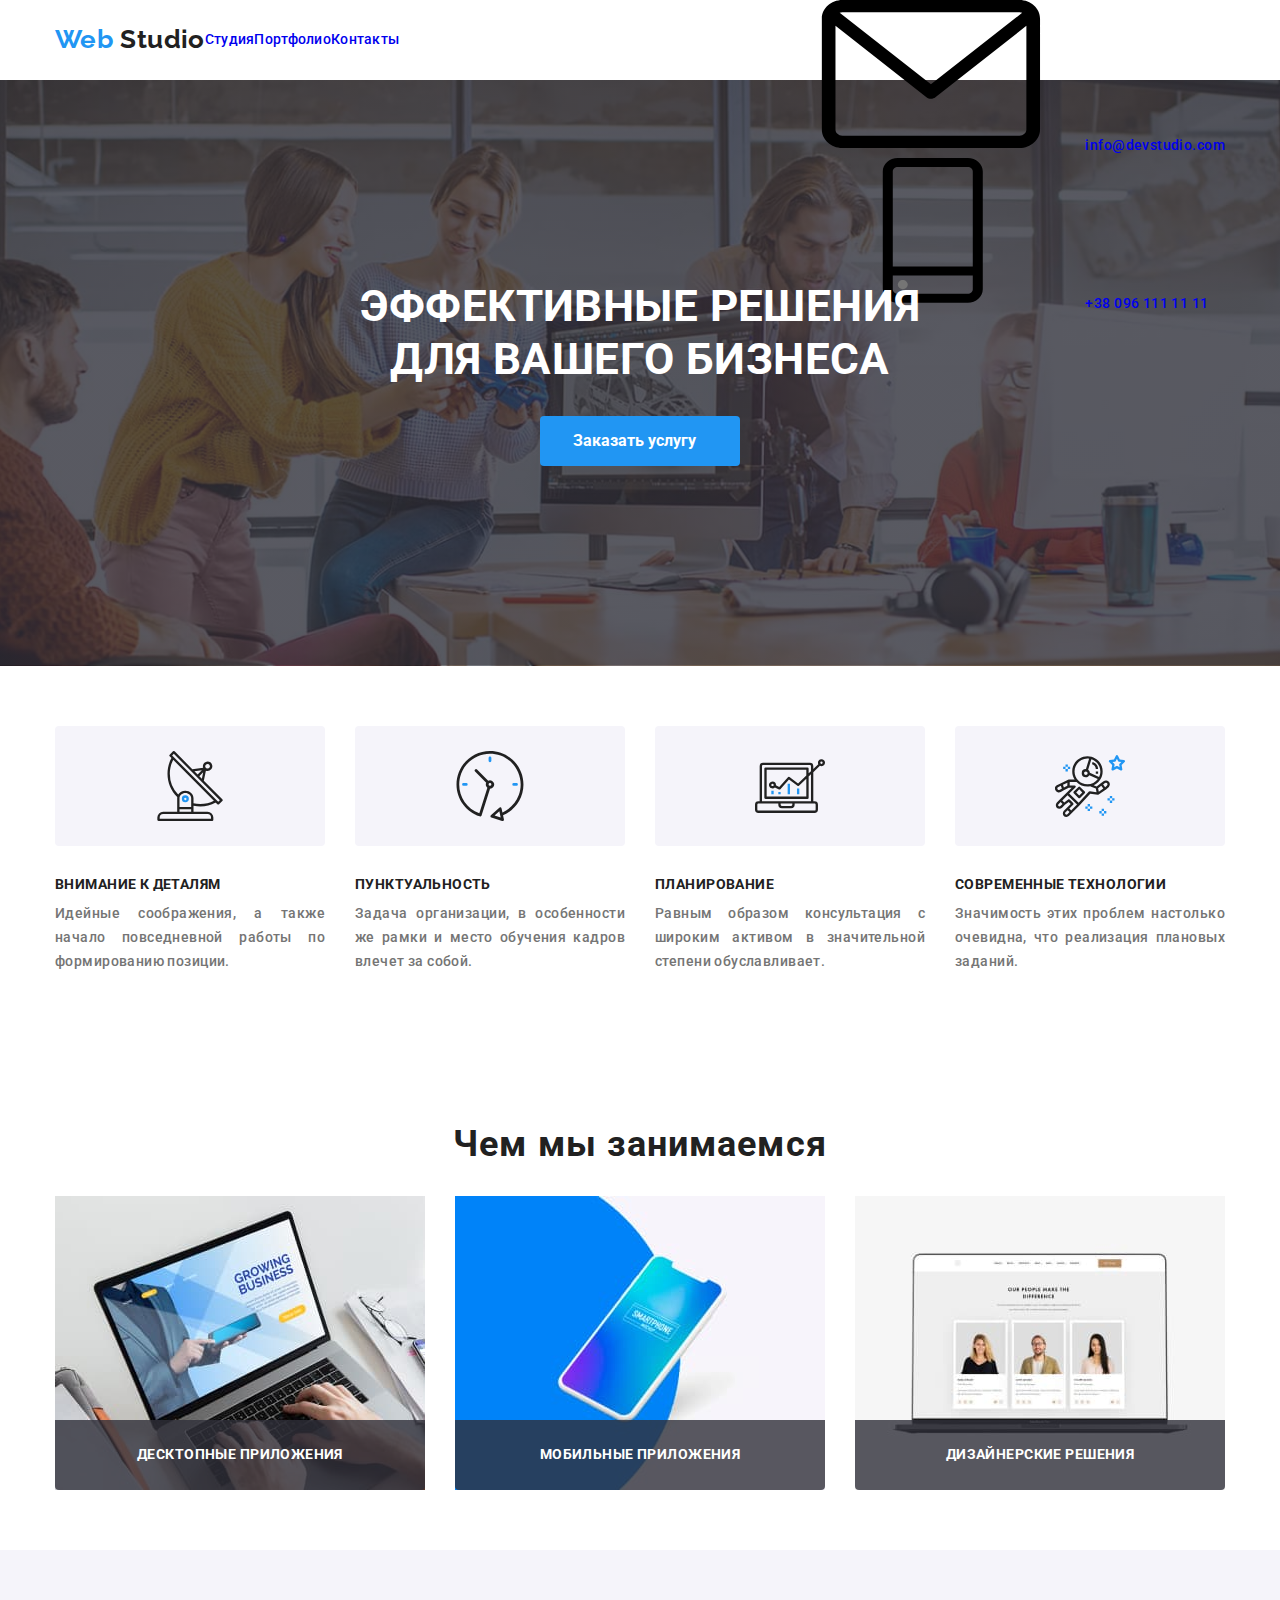
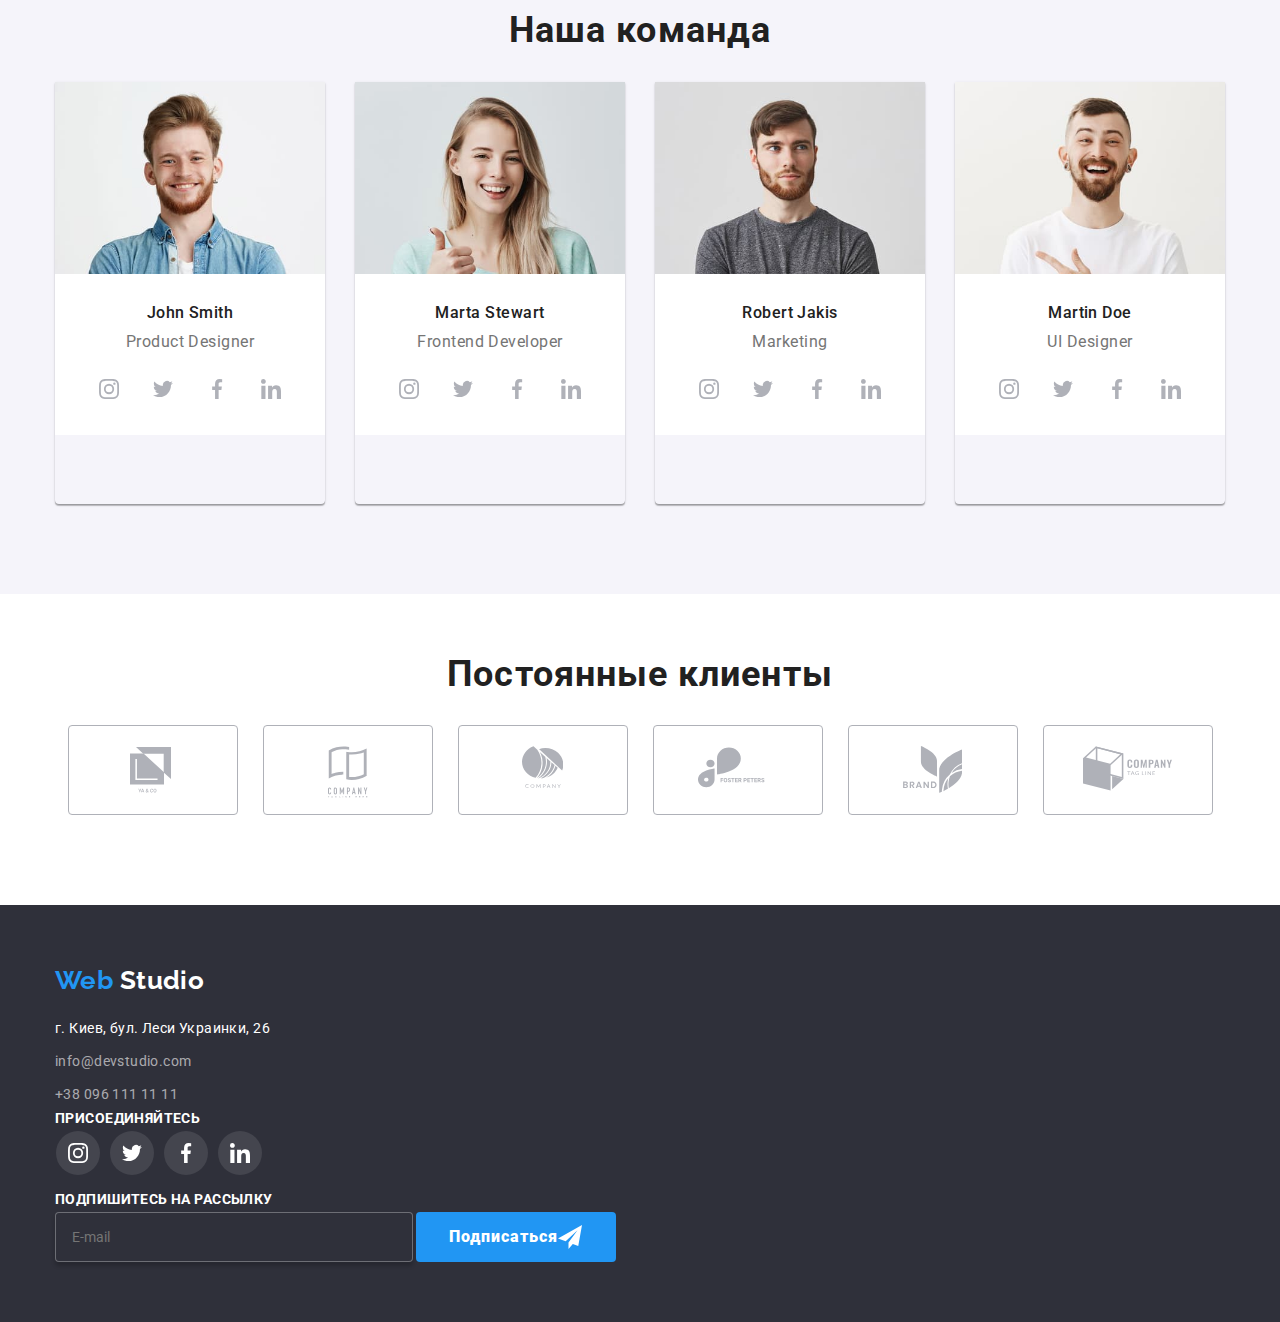
==== commit 2f19defb: "правит нав меню" ====
--- a/index.html
+++ b/index.html
@@ -14,13 +14,13 @@
             <div class="logotype">
                 <a href="./" class="logo">Web<span class="logo-top">Studio</span> </a>
             </div>
-            <button type="button" class="menu-button" 
+            <button type="button" class="menu__button" 
             aria-expanded="false"
-            aria-controls="menu"
+            aria-controls="page-header__menu"
             data-menu-button>
-            <svg class="menu-icon" width="25" height="25" aria-label="Переключатель мобильного меню">
-              <use class="icon-close" href="./images/sprite.svg#icon-close"></use>
-              <use class="icon-menu" href="./images/sprite.svg#icon-menu"></use>
+            <svg class="menu__button--icon" width="40" height="40" aria-label="Переключатель мобильного меню">
+              <use class="menu__button--icon-close" href="./images/sprite.svg#icon-close"></use>
+              <use class="menu__button--icon-menu" href="./images/sprite.svg#icon-menu"></use>
             </svg>
           </button>
             <div class="page-header__menu" id="page-header__menu" data-menu>
--- a/css/main.min.css
+++ b/css/main.min.css
@@ -1,2 +1,2 @@
-/*! modern-normalize v0.6.0 | MIT License | https://github.com/sindresorhus/modern-normalize */*,*::before,*::after{-webkit-box-sizing:border-box;box-sizing:border-box}:root{-moz-tab-size:4;-o-tab-size:4;tab-size:4}html{line-height:1.15;-webkit-text-size-adjust:100%}body{margin:0}body{font-family:system-ui,-apple-system,"Segoe UI",Roboto,Helvetica,Arial,sans-serif,"Apple Color Emoji","Segoe UI Emoji"}hr{height:0}abbr[title]{-webkit-text-decoration:underline dotted;text-decoration:underline dotted}b,strong{font-weight:bolder}code,kbd,samp,pre{font-family:SFMono-Regular, Consolas, "Liberation Mono", Menlo, monospace;font-size:1em}small{font-size:80%}sub,sup{font-size:75%;line-height:0;position:relative;vertical-align:baseline}sub{bottom:-0.25em}sup{top:-0.5em}button,input,optgroup,select,textarea{font-family:inherit;font-size:100%;line-height:1.15;margin:0}button,select{text-transform:none}button,[type="button"],[type="reset"],[type="submit"]{-webkit-appearance:button}button::-moz-focus-inner,[type="button"]::-moz-focus-inner,[type="reset"]::-moz-focus-inner,[type="submit"]::-moz-focus-inner{border-style:none;padding:0}button:-moz-focusring,[type="button"]:-moz-focusring,[type="reset"]:-moz-focusring,[type="submit"]:-moz-focusring{outline:1px dotted ButtonText}fieldset{padding:0.35em 0.75em 0.625em}legend{padding:0}progress{vertical-align:baseline}[type="number"]::-webkit-inner-spin-button,[type="number"]::-webkit-outer-spin-button{height:auto}[type="search"]{-webkit-appearance:textfield;outline-offset:-2px}[type="search"]::-webkit-search-decoration{-webkit-appearance:none}::-webkit-file-upload-button{-webkit-appearance:button;font:inherit}summary{display:list-item}.logotype{display:inline-block}.logo{display:inline-block;color:#2196F3;text-decoration:none;font-family:Raleway,sans-serif;font-style:normal;font-weight:bold;font-size:26px;line-height:1.2}.logo-top{color:#212121;margin-left:7px}.logotype.footer{margin-right:0;margin-bottom:20px}.logo-bottom{color:#fff}ul{padding:0;margin-top:0;margin-bottom:0;list-style:none}a{text-decoration:none}img{display:block;max-width:100%;height:auto}body{margin:0;color:#757575;background-color:#fff;font-family:Roboto,sans-serif;font-style:normal;font-weight:500;font-size:14px;line-height:1.71;letter-spacing:0.03em}body.modal-open{overflow:hidden}.site-nav{padding:0;margin:0;list-style:none}.visually-hidden{position:absolute;width:1px;height:1px;margin:-1px;padding:0;border:0;clip:rect(0 0 0 0);overflow:hidden}.container{padding-left:15px;padding-right:15px;margin-left:auto;margin-right:auto;padding-top:60px;padding-bottom:60px}@media screen and (min-width: 480px){.container{width:480px}}@media screen and (min-width: 768px){.container{width:768px}}@media screen and (min-width: 1200px){.container{max-width:1200px;padding-top:94px;padding-bottom:94;padding-right:15px;padding-left:15px;margin:0 auto}}.section{padding-top:60px;padding-bottom:60px}.section-title{margin-top:0;margin-bottom:30px;color:#212121;font-family:Roboto,sans-serif;font-style:normal;font-weight:bold;font-size:36px;line-height:1.16;text-align:center;letter-spacing:0.03em}.btn{display:-webkit-inline-box;display:-ms-inline-flexbox;display:inline-flex;min-width:200px;height:50px;padding:10px 32px;border-radius:4px;border:1px solid transparent;margin-left:auto;margin-right:auto;color:#fff;background-color:#2196F3;font-family:inherit;font-weight:bold;font-size:16px;line-height:1.88;-webkit-box-align:center;-ms-flex-align:center;align-items:center;text-align:center;cursor:pointer}.btn:hover,.btn:focus{color:#2196F3;background-color:#fff}.site-nav .link{color:#212121;display:block;padding-top:32px;padding-bottom:32px;position:relative}.site-nav .link:hover,.site-nav .link:focus,.site-nav .link:active{color:#2196F3}.site-nav .link.current{color:#2196F3}.link.current::after{content:'';display:block;position:absolute;width:100%;height:4px;border-radius:2px;background:#2196F3;bottom:0;left:0;opacity:1}.icon-letter{display:block;width:16px;height:12px;margin-right:10px;fill:currentColor}.icon-phone{display:block;width:10px;height:15px;margin-right:10px;fill:currentColor}.contact-info__link{position:relative;display:-webkit-box;display:-ms-flexbox;display:flex;color:#757575;-webkit-box-align:center;-ms-flex-align:center;align-items:center;-webkit-transform:scale(1);transform:scale(1);-webkit-transition:color 250ms cubic-bezier(0.4, 0, 0.2, 1),-webkit-transform 250ms cubic-bezier(0.4, 0, 0.2, 1);transition:color 250ms cubic-bezier(0.4, 0, 0.2, 1),-webkit-transform 250ms cubic-bezier(0.4, 0, 0.2, 1);transition:color 250ms cubic-bezier(0.4, 0, 0.2, 1),transform 250ms cubic-bezier(0.4, 0, 0.2, 1);transition:color 250ms cubic-bezier(0.4, 0, 0.2, 1),transform 250ms cubic-bezier(0.4, 0, 0.2, 1),-webkit-transform 250ms cubic-bezier(0.4, 0, 0.2, 1)}.contact-info__link:hover,.contact-info__link:focus,.contact-info__link:active{color:#2196F3;-webkit-transform:scale(1.1);transform:scale(1.1)}.page-header__nav{color:#757575;font-weight:500;line-height:1.14;letter-spacing:0.02em;font-size:18px}@media screen and (min-width: 768px){.page-header__nav{font-size:14px;display:-webkit-box;display:-ms-flexbox;display:flex;-webkit-box-align:center;-ms-flex-align:center;align-items:center;-webkit-box-pack:center;-ms-flex-pack:center;justify-content:center}}@media screen and (min-width: 768px){.site-nav{display:-webkit-box;display:-ms-flexbox;display:flex}}@media screen and (max-width: 767px){.site-nav__item:not(:last-child){margin-bottom:40px}}@media screen and (min-width: 768px){.site-nav__item:not(:last-child){margin-right:50px}}@media screen and (max-width: 767px){.site-nav__item:last-child{margin-bottom:44px}}.site-nav__link{color:#212121;text-decoration:none;display:inline-block;padding-top:8px;padding-bottom:8px}@media screen and (min-width: 768px){.site-nav__link{text-align:center;padding-top:32px;padding-bottom:32px}}.site-nav__link:hover,.site-nav__link:focus{color:#2196F3}.site-nav__link.current{position:relative;color:#2196F3}.site-nav__link.current::after{content:'';position:absolute;left:0;bottom:0;width:100%;height:4px;border-radius:2px;background-color:#2196F3}.container.main-container{position:relative;height:60px;padding:0 15px;display:-webkit-box;display:-ms-flexbox;display:flex;-webkit-box-align:center;-ms-flex-align:center;align-items:center;-webkit-box-pack:justify;-ms-flex-pack:justify;justify-content:space-between}@media screen and (max-width: 767px){.container.main-container{width:480px}}@media screen and (min-width: 768px){.container.main-container{position:static;height:80px;-webkit-box-pack:start;-ms-flex-pack:start;justify-content:flex-start}}.menu-button{display:-webkit-inline-box;display:-ms-inline-flexbox;display:inline-flex;margin:0;padding:0;border:none;background-color:transparent}@media screen and (min-width: 768px){.menu-button{display:none}}.menu-button .icon-close{display:none}.menu-button.is-open .icon-close{display:block}.menu-button.is-open .icon-menu{display:none}.menu__button{display:-webkit-inline-box;display:-ms-inline-flexbox;display:inline-flex;justify-self:flex-end;margin:0;padding:0;border:none;background-color:transparent}.menu__button .menu-icon{display:inline-block;fill:currentColor}.menu__button .menu-icon:hover,.menu__button .menu-icon:focus{fill:#2196F3}@media screen and (min-width: 768px){.menu__button{display:none}}.menu__button .icon-close{display:none}.menu__button.is-open .menu__button .icon-close{display:inline-block}.menu__button.is-open .menu__button .icon-menu{display:none}.page-header__menu{background-color:#fff;border-top:1px solid #ECECEC;padding:60px 15px;margin-left:auto;margin-right:auto}.page-header__menu.is-open{display:inline-block;text-align:center;z-index:3}@media screen and (max-width: 767px){.page-header__menu{display:none;position:absolute;top:100%;left:0;width:100%}}@media screen and (min-width: 768px){.page-header__menu{border:none;display:-webkit-box;display:-ms-flexbox;display:flex;-webkit-box-pack:justify;-ms-flex-pack:justify;justify-content:space-between;-webkit-box-flex:1;-ms-flex-positive:1;flex-grow:1;width:768px;height:80px;padding:0}}@media screen and (min-width: 1200px){.page-header__menu{width:1200px}}.hero{background-color:#E5E5E5;text-align:center;padding-top:200px;padding-bottom:200px}.hero-title{max-width:650px;margin-top:0;margin-bottom:30px;margin-left:auto;margin-right:auto;color:#fff;font-family:Roboto;font-style:normal;font-size:44px;line-height:1.2;text-transform:uppercase}.overlay{max-width:1600px;max-height:600px;margin-left:auto;margin-right:auto;background-image:-webkit-gradient(linear, left top, right top, from(rgba(47,48,58,0.8)), to(rgba(47,48,58,0.8))),url(../images/header.jpg);background-image:linear-gradient(to right, rgba(47,48,58,0.8), rgba(47,48,58,0.8)),url(../images/header.jpg);background-size:cover;background-position:center;background-repeat:no-repeat}.feature-list__item:not(:last-child){margin-bottom:30px}@media screen and (min-width: 768px) and (max-width: 1199px){.feature-list{display:-webkit-box;display:-ms-flexbox;display:flex;-ms-flex-wrap:wrap;flex-wrap:wrap}.feature-list__item{display:inline-block;width:354px}}@media screen and (min-width: 768px) and (max-width: 1199px){.feature-list__item:nth-last-child(-n+2){margin-bottom:30px}.feature-list__item:nth-child(2n+1){margin-right:30px}}@media screen and (min-width: 1200px){.feature-list{display:-webkit-box;display:-ms-flexbox;display:flex;-ms-flex-wrap:wrap;flex-wrap:wrap}.feature-list__item{width:270px}.feature-list__item:not(:last-child){margin-right:30px}}.title{margin-top:0;margin-bottom:10px;color:#212121;font-family:Roboto;font-style:normal;font-weight:bold;font-size:14px;line-height:1.2;text-transform:uppercase;text-align:center}@media screen and (min-width: 768px){.title{text-align:left}}.box{position:relative;display:block;-webkit-box-align:center;-ms-flex-align:center;align-items:center;padding-top:25px;padding-bottom:25px;margin-bottom:30px;border-radius:4px;background-color:#F5F4FA;-webkit-transition:background-color 250ms cubic-bezier(0.4, 0, 0.2, 1);transition:background-color 250ms cubic-bezier(0.4, 0, 0.2, 1)}.box:hover{background-color:#2196F3}.feature-list p{margin-top:0;margin-bottom:0;display:inline-block;width:100%;text-align:justify}@media screen and (min-width: 480px) and (max-width: 768px){.feature-list p{max-width:450px}}@media screen and (min-width: 768px) and (max-width: 1199px){.feature-list p{max-width:354px}}@media screen and (min-width: 1200px){.feature-list p{max-width:270px}}.box-icon{display:block;width:70px;height:70px;margin-right:auto;margin-left:auto;fill:currentColor}@media screen and (max-width: 1199px){.section.doing{display:none}}.work-list{display:-webkit-box;display:-ms-flexbox;display:flex}.work-list>li.item{display:block}.work-list .item:not(:last-child){margin-right:30px}.work-list .title{position:absolute;width:100%;bottom:0;right:0;color:#fff;background-color:rgba(47,48,58,0.8);border-radius:0px 0px 4px 4px;padding-top:27px;padding-bottom:27px;margin-bottom:0;font-weight:bold;line-height:1.14;letter-spacing:0.03em;text-align:center}.thumb{position:relative;max-width:370px;max-height:294px}.section.team{background-color:#F5F4FA}.team-list .item{margin-bottom:30px}.team-list .item:last-child{margin-bottom:0}@media screen and (min-width: 768px) and (max-width: 1199px){.team-list .item:nth-last-child(-n+2){margin-bottom:30px}.team-list .item:nth-child(2n+1){margin-right:30px}}@media screen and (min-width: 1200px){.team-list .item:not(:last-child){margin-right:30px}}@media screen and (min-width: 768px){.team-list{display:-webkit-box;display:-ms-flexbox;display:flex;-ms-flex-wrap:wrap;flex-wrap:wrap}}.card{max-width:100%;-webkit-box-shadow:0px 2px 1px rgba(0,0,0,0.2),0px 1px 1px rgba(0,0,0,0.14),0px 1px 3px rgba(0,0,0,0.12);box-shadow:0px 2px 1px rgba(0,0,0,0.2),0px 1px 1px rgba(0,0,0,0.14),0px 1px 3px rgba(0,0,0,0.12);border-radius:0px 0px 4px 4px;padding-bottom:0}@media screen and (min-width: 768px){.card{width:354px;height:422px}}@media screen and (min-width: 1200px){.card{width:270px;height:422px}}.card-team{background-color:#fff;padding-top:30px;padding-bottom:24px;margin-bottom:0}.social{display:-webkit-box;display:-ms-flexbox;display:flex;-webkit-box-pack:center;-ms-flex-pack:center;justify-content:center;margin:0;padding:0}.social-link{position:relative;display:-webkit-box;display:-ms-flexbox;display:flex;width:44px;height:44px;-webkit-box-pack:center;-ms-flex-pack:center;justify-content:center;-webkit-box-align:center;-ms-flex-align:center;align-items:center;border-radius:50%;background-color:#fff;fill:#AFB1B8;-webkit-transition:fill 250ms cubic-bezier(0.4, 0, 0.2, 1),background-color 250ms cubic-bezier(0.4, 0, 0.2, 1);transition:fill 250ms cubic-bezier(0.4, 0, 0.2, 1),background-color 250ms cubic-bezier(0.4, 0, 0.2, 1)}.social-icon{display:block;width:20px;height:20px;fill:inherit}.social-item:not(:last-child){margin-right:10px}.team-title{margin-top:0;margin-bottom:10px;color:#212121;font-family:Roboto;font-style:normal;font-weight:500;font-size:16px;line-height:1.18;letter-spacing:0.03em;text-align:center}.team-title.position{margin-top:0;margin-bottom:16px;color:#757575;font-weight:normal;text-align:center}.social-link:hover{fill:#fff;background-color:#2196F3}.backdrop{position:fixed;top:0;left:0;width:100%;height:100%;background-color:rgba(0,0,0,0.2);padding:50px 30px;overflow-y:scroll}@media screen and (min-width: 1200px){.backdrop{position:fixed;top:0;left:0;z-index:10;width:100%;height:100%;background-color:rgba(0,0,0,0.2);-webkit-transition:opacity 250ms cubic-bezier(0.4, 0, 0.2, 1);transition:opacity 250ms cubic-bezier(0.4, 0, 0.2, 1)}}.backdrop.is-hidden,.backdrop-menu.is-hidden{opacity:0;pointer-events:none}.modal{padding:20px;background-color:#fff}@media (max-width: 767px){.modal{position:absolute;top:50%;left:50%;-webkit-transform:translate(-50%, -50%);transform:translate(-50%, -50%);max-width:500px;width:100%}}.modal{position:absolute;left:50%;top:50%;-webkit-transform:translate(-50%, -50%) scale(1);transform:translate(-50%, -50%) scale(1);-webkit-transition:-webkit-transform 250ms cubic-bezier(0.4, 0, 0.2, 1);transition:-webkit-transform 250ms cubic-bezier(0.4, 0, 0.2, 1);transition:transform 250ms cubic-bezier(0.4, 0, 0.2, 1);transition:transform 250ms cubic-bezier(0.4, 0, 0.2, 1), -webkit-transform 250ms cubic-bezier(0.4, 0, 0.2, 1);width:528px;height:581px;padding:40px;font-style:normal;font-weight:normal;font-size:14px;line-height:1.14;letter-spacing:0.01em;text-align:center;background-color:#fff;-webkit-box-shadow:0px 2px 1px rgba(0,0,0,0.2),0px 1px 1px rgba(0,0,0,0.14),0px 1px 3px rgba(0,0,0,0.12);box-shadow:0px 2px 1px rgba(0,0,0,0.2),0px 1px 1px rgba(0,0,0,0.14),0px 1px 3px rgba(0,0,0,0.12);border-radius:4px}.is-hidden .modal{-webkit-transform:translate(-50%, -50%) scale(0.5);transform:translate(-50%, -50%) scale(0.5)}.modal-title{margin-block:0;margin:0;margin-bottom:30px;font-family:Roboto;font-style:normal;font-weight:bold;font-size:20px;line-height:1.15;text-align:center;letter-spacing:0.03em;color:#212121}.form-field{position:relative;display:block;width:100%;margin-bottom:28px}.form-field.comm{margin-bottom:20px}.form-label{position:absolute;top:12px;left:42px;-webkit-transition:-webkit-transform 250ms cubic-bezier(0.4, 0, 0.2, 1);transition:-webkit-transform 250ms cubic-bezier(0.4, 0, 0.2, 1);transition:transform 250ms cubic-bezier(0.4, 0, 0.2, 1);transition:transform 250ms cubic-bezier(0.4, 0, 0.2, 1), -webkit-transform 250ms cubic-bezier(0.4, 0, 0.2, 1)}.form-label.comment{top:12px;left:12px}.btn.send{display:-webkit-inline-box;display:-ms-inline-flexbox;display:inline-flex;padding-left:55px;padding-right:55px}.form-input{margin:0;padding:12px;padding-left:42px;width:448px;height:40px;color:rgba(33,33,33,0.2);border-width:1px;border-style:solid;border-color:rgba(33,33,33,0.2);-webkit-box-sizing:border-box;box-sizing:border-box;border-radius:4px;-webkit-transition:border-color 250ms cubic-bezier(0.4, 0, 0.2, 1);transition:border-color 250ms cubic-bezier(0.4, 0, 0.2, 1)}.form-input.comment{height:120px;padding-top:12px;padding-left:16px;white-space:nowrap;resize:none}.policy{display:-webkit-box;display:-ms-flexbox;display:flex;font-style:normal;font-weight:normal;font-size:14px;line-height:1.71;letter-spacing:0.03em;-webkit-box-align:center;-ms-flex-align:center;align-items:center;margin-bottom:30px;cursor:pointer;color:#757575}.terms{display:block;margin-left:5px;text-decoration:underline;text-align:right;color:#2196F3}.check{position:absolute;width:1px;height:1px;margin:-1px;border:0;padding:0;clip:rect(0 0 0 0);overflow:hidden}.icon-check{display:inline-block;width:16px;height:15px;margin-right:9px;border:2px solid #212121;background-color:#fff;border-radius:2px;-webkit-transition:-webkit-transform 250ms cubic-bezier(0.4, 0, 0.2, 1);transition:-webkit-transform 250ms cubic-bezier(0.4, 0, 0.2, 1);transition:transform 250ms cubic-bezier(0.4, 0, 0.2, 1);transition:transform 250ms cubic-bezier(0.4, 0, 0.2, 1), -webkit-transform 250ms cubic-bezier(0.4, 0, 0.2, 1)}.check:checked+.icon-check{background-color:#2196F3;background-image:url(../images/icon-check.svg);background-size:cover;border-radius:2px;border-color:#2196F3;background-origin:border-box}.icon-input{position:absolute;top:50%;left:18px;width:18px;height:18px;-webkit-transform:translateY(-50%);transform:translateY(-50%);fill:#212121;-webkit-transition:fill 250ms cubic-bezier(0.4, 0, 0.2, 1);transition:fill 250ms cubic-bezier(0.4, 0, 0.2, 1)}.icon-close{display:-webkit-box;display:-ms-flexbox;display:flex;width:17px;height:17px;fill:currentColor;-webkit-transition:fill 250ms cubic-bezier(0.4, 0, 0.2, 1);transition:fill 250ms cubic-bezier(0.4, 0, 0.2, 1)}.close-btn{position:absolute;top:8px;right:8px;display:-webkit-inline-box;display:-ms-inline-flexbox;display:inline-flex;-webkit-box-align:center;-ms-flex-align:center;align-items:center;-webkit-box-pack:center;-ms-flex-pack:center;justify-content:center;width:30px;height:30px;padding:0;border:0;border-radius:50%;cursor:pointer;background-color:#fff;-webkit-box-shadow:0px 2px 1px rgba(0,0,0,0.2),0px 1px 1px rgba(0,0,0,0.14),0px 1px 3px rgba(0,0,0,0.12);box-shadow:0px 2px 1px rgba(0,0,0,0.2),0px 1px 1px rgba(0,0,0,0.14),0px 1px 3px rgba(0,0,0,0.12)}.close-btn:hover .icon-close{fill:#2196F3}.form-input:focus{border-color:#2196F3;color:#2196F3;outline:none;cursor:pointer}.form-input:focus+.form-label,.form-input:not(:placeholder-shown)+.form-label{color:#2196F3;-webkit-transform:translate(-30px, -30px);transform:translate(-30px, -30px)}.form-input:focus+.form-label.comment,.form-input:not(:placeholder-shown)+.form-label.comment{color:#2196F3;-webkit-transform:translateY(-30px);transform:translateY(-30px)}.form-input:focus ~ .icon-input,.form-input:not(:placeholder-shown) ~ .icon-input{fill:#2196F3}.clients-list{display:-webkit-box;display:-ms-flexbox;display:flex;-ms-flex-wrap:wrap;flex-wrap:wrap;-ms-flex-pack:distribute;justify-content:space-around}.client{position:relative;display:block;width:210px;height:90px;padding-top:20px;border:1px solid #AFB1B8;border-radius:4px;fill:#AFB1B8;-webkit-transition:fill 250ms cubic-bezier(0.4, 0, 0.2, 1),border-color 250ms cubic-bezier(0.4, 0, 0.2, 1);transition:fill 250ms cubic-bezier(0.4, 0, 0.2, 1),border-color 250ms cubic-bezier(0.4, 0, 0.2, 1)}@media screen and (min-width: 768px){.client{width:226px}}@media screen and (min-width: 1200px){.client{width:170px}}.client:hover{border-color:#2196F3;fill:#2196F3}.client-logo{position:relative;display:block;margin-right:auto;margin-left:auto;fill:inherit;-webkit-transform:scale(1);transform:scale(1);-webkit-transition:-webkit-transform 250ms cubic-bezier(0.4, 0, 0.2, 1);transition:-webkit-transform 250ms cubic-bezier(0.4, 0, 0.2, 1);transition:transform 250ms cubic-bezier(0.4, 0, 0.2, 1);transition:transform 250ms cubic-bezier(0.4, 0, 0.2, 1), -webkit-transform 250ms cubic-bezier(0.4, 0, 0.2, 1)}.client:hover .client-logo{-webkit-transform:scale(1.25);transform:scale(1.25)}.client:nth-last-child(-n+2){margin-bottom:30px}.container.footer{padding-top:60px;padding-bottom:60px}.address>p{margin-top:0;margin-bottom:9px}.address-link{display:inline-block}.address .address-link:not(:last-child){margin-bottom:9px}.net-footer{width:207px;height:81px}.page-footer{color:#fff;background:#2F303A}.address{margin-right:69px;text-decoration:none;font-family:Roboto;font-style:normal;font-weight:normal;font-size:14px;line-height:1.71;letter-spacing:0.03em}.address-link{color:rgba(255,255,255,0.6)}.join{font-family:Roboto;font-style:normal;font-weight:bold;font-size:14px;line-height:1.14;text-align:left;text-transform:uppercase}.mail-input{display:inline-block;width:358px;height:50px;padding-left:16px;border:1px solid rgba(255,255,255,0.3);-webkit-box-sizing:border-box;box-sizing:border-box;-webkit-box-shadow:0px 4px 4px rgba(0,0,0,0.2);box-shadow:0px 4px 4px rgba(0,0,0,0.2);border-radius:4px;color:rgba(255,255,255,0.6);background-color:#2F303A}.btn.submit{display:-webkit-inline-box;display:-ms-inline-flexbox;display:inline-flex;font-weight:900;letter-spacing:0.06em;margin-right:auto;margin-left:auto}.submit-icon{display:block;width:24px;height:24px;fill:currentColor}.social-link{background-color:rgba(255,255,255,0.1)}.social-icon.footer{fill:#fff}.page-header.portfolio{border-bottom:1px solid #ECECEC}.container.filtr{padding-top:94px;padding-bottom:50px}.container.projects{padding-top:0}.menu-nav .link:hover,.menu-nav .link:focus,.menu-nav .link:active{color:#fff;background-color:#2196F3}.btn.primary{position:relative;color:#212121;background-color:#F5F4FA;font-weight:500;font-size:16px;line-height:1.63;text-align:center;letter-spacing:0.03em;-webkit-transition:color 250ms cubic-bezier(0.4, 0, 0.2, 1),background-color 250ms cubic-bezier(0.4, 0, 0.2, 1);transition:color 250ms cubic-bezier(0.4, 0, 0.2, 1),background-color 250ms cubic-bezier(0.4, 0, 0.2, 1)}.filtr{min-width:30px;padding:6px 22px}.menu-nav{position:relative;display:-webkit-box;display:-ms-flexbox;display:flex;-webkit-box-pack:center;-ms-flex-pack:center;justify-content:center}.menu-nav .item:not(:last-child){margin-right:8px}.projects-list{display:-webkit-box;display:-ms-flexbox;display:flex;-ms-flex-wrap:wrap;flex-wrap:wrap}.project-thumb{position:relative;overflow:hidden}.p-txt{display:-webkit-box;display:-ms-flexbox;display:flex;width:322px;height:168px;color:#fff;position:absolute;top:50%;left:50%;opacity:0;-webkit-transform:translate(-50%, -50%);transform:translate(-50%, -50%);-webkit-transition:opacity 250ms cubic-bezier(0.4, 0, 0.2, 1);transition:opacity 250ms cubic-bezier(0.4, 0, 0.2, 1);font-weight:normal;font-size:18px;line-height:1.56;letter-spacing:0.03em}.card-overlay{position:absolute;top:0;left:0;width:100%;height:100%;background-color:rgba(33,150,243,0.9);-webkit-transform:translateY(100%);transform:translateY(100%);opacity:0;-webkit-transition:opacity 250ms cubic-bezier(0.4, 0, 0.2, 1),-webkit-transform 250ms cubic-bezier(0.4, 0, 0.2, 1);transition:opacity 250ms cubic-bezier(0.4, 0, 0.2, 1),-webkit-transform 250ms cubic-bezier(0.4, 0, 0.2, 1);transition:transform 250ms cubic-bezier(0.4, 0, 0.2, 1),opacity 250ms cubic-bezier(0.4, 0, 0.2, 1);transition:transform 250ms cubic-bezier(0.4, 0, 0.2, 1),opacity 250ms cubic-bezier(0.4, 0, 0.2, 1),-webkit-transform 250ms cubic-bezier(0.4, 0, 0.2, 1)}.projects-list>.item{width:370px;border:1px solid #eee;border-radius:5px;margin-right:30px;margin-bottom:30px;padding-bottom:20px}.projects-list>.item:hover{-webkit-box-shadow:1px 4px 6px rgba(0,0,0,0.16),0px 4px 4px rgba(0,0,0,0.06),0px 1px 1px rgba(0,0,0,0.12);box-shadow:1px 4px 6px rgba(0,0,0,0.16),0px 4px 4px rgba(0,0,0,0.06),0px 1px 1px rgba(0,0,0,0.12)}.projects-list>.item:hover .p-txt{opacity:1}.projects-list>.item:hover .card-overlay{-webkit-transform:translateY(0);transform:translateY(0);opacity:1}.projects-list>img{display:block}.projects-list>.item:nth-child(3n){margin-right:0}.projects-list>.item:nth-last-child(-n+3){margin-bottom:0}.profile{margin-left:24px}.title.project{margin-top:20px;margin-bottom:4px;text-transform:none;font-size:18px;line-height:1.2;text-align:left}.team-title.project{margin-top:0;margin-bottom:0;color:#757575;font-size:16px;line-height:1.88;text-align:left}.page-header.contacts{border-bottom:1px solid #ECECEC}
+/*! modern-normalize v0.6.0 | MIT License | https://github.com/sindresorhus/modern-normalize */*,*::before,*::after{-webkit-box-sizing:border-box;box-sizing:border-box}:root{-moz-tab-size:4;-o-tab-size:4;tab-size:4}html{line-height:1.15;-webkit-text-size-adjust:100%}body{margin:0}body{font-family:system-ui,-apple-system,"Segoe UI",Roboto,Helvetica,Arial,sans-serif,"Apple Color Emoji","Segoe UI Emoji"}hr{height:0}abbr[title]{-webkit-text-decoration:underline dotted;text-decoration:underline dotted}b,strong{font-weight:bolder}code,kbd,samp,pre{font-family:SFMono-Regular, Consolas, "Liberation Mono", Menlo, monospace;font-size:1em}small{font-size:80%}sub,sup{font-size:75%;line-height:0;position:relative;vertical-align:baseline}sub{bottom:-0.25em}sup{top:-0.5em}button,input,optgroup,select,textarea{font-family:inherit;font-size:100%;line-height:1.15;margin:0}button,select{text-transform:none}button,[type="button"],[type="reset"],[type="submit"]{-webkit-appearance:button}button::-moz-focus-inner,[type="button"]::-moz-focus-inner,[type="reset"]::-moz-focus-inner,[type="submit"]::-moz-focus-inner{border-style:none;padding:0}button:-moz-focusring,[type="button"]:-moz-focusring,[type="reset"]:-moz-focusring,[type="submit"]:-moz-focusring{outline:1px dotted ButtonText}fieldset{padding:0.35em 0.75em 0.625em}legend{padding:0}progress{vertical-align:baseline}[type="number"]::-webkit-inner-spin-button,[type="number"]::-webkit-outer-spin-button{height:auto}[type="search"]{-webkit-appearance:textfield;outline-offset:-2px}[type="search"]::-webkit-search-decoration{-webkit-appearance:none}::-webkit-file-upload-button{-webkit-appearance:button;font:inherit}summary{display:list-item}.logotype{display:inline-block}.logo{display:inline-block;color:#2196F3;text-decoration:none;font-family:Raleway,sans-serif;font-style:normal;font-weight:bold;font-size:26px;line-height:1.2}.logo-top{color:#212121;margin-left:7px}.logotype.footer{margin-right:0;margin-bottom:20px}.logo-bottom{color:#fff}ul{padding:0;margin-top:0;margin-bottom:0;list-style:none}a{text-decoration:none}img{display:block;max-width:100%;height:auto}body{margin:0;color:#757575;background-color:#fff;font-family:Roboto,sans-serif;font-style:normal;font-weight:500;font-size:14px;line-height:1.71;letter-spacing:0.03em}body.modal-open{overflow:hidden}.site-nav{padding:0;margin:0;list-style:none}.visually-hidden{position:absolute;width:1px;height:1px;margin:-1px;padding:0;border:0;clip:rect(0 0 0 0);overflow:hidden}.container{padding-left:15px;padding-right:15px;margin-left:auto;margin-right:auto}@media screen and (min-width: 480px){.container{width:480px}}@media screen and (min-width: 768px){.container{width:768px}}@media screen and (min-width: 1200px){.container{width:1200px}}.section{padding-top:60px;padding-bottom:60px}.section-title{margin-top:0;margin-bottom:30px;color:#212121;font-family:Roboto,sans-serif;font-style:normal;font-weight:bold;font-size:36px;line-height:1.16;text-align:center;letter-spacing:0.03em}.btn{display:-webkit-inline-box;display:-ms-inline-flexbox;display:inline-flex;min-width:200px;height:50px;padding:10px 32px;border-radius:4px;border:1px solid transparent;margin-left:auto;margin-right:auto;color:#fff;background-color:#2196F3;font-family:inherit;font-weight:bold;font-size:16px;line-height:1.88;-webkit-box-align:center;-ms-flex-align:center;align-items:center;text-align:center;cursor:pointer}.btn:hover,.btn:focus{color:#2196F3;background-color:#fff}.page-header__nav{color:#757575;font-weight:500;line-height:1.14;letter-spacing:0.02em;font-size:18px}@media screen and (min-width: 768px){.page-header__nav{font-size:14px;display:-webkit-box;display:-ms-flexbox;display:flex;-webkit-box-align:center;-ms-flex-align:center;align-items:center;-webkit-box-pack:center;-ms-flex-pack:center;justify-content:center}}@media screen and (min-width: 768px){.site-nav{display:-webkit-box;display:-ms-flexbox;display:flex}}@media screen and (max-width: 767px){.site-nav__item:not(:last-child){margin-bottom:40px}}@media screen and (min-width: 768px){.site-nav__item:not(:last-child){margin-right:50px}}@media screen and (max-width: 767px){.site-nav__item:last-child{margin-bottom:44px}}.site-nav__link{color:#212121;text-decoration:none;display:inline-block;padding-top:8px;padding-bottom:8px}@media screen and (min-width: 768px){.site-nav__link{text-align:center;padding-top:32px;padding-bottom:32px}}.site-nav__link:hover,.site-nav__link:focus{color:#2196F3}.site-nav__link.current{position:relative;color:#2196F3}.site-nav__link.current::after{content:'';position:absolute;left:0;bottom:0;width:100%;height:4px;border-radius:2px;background-color:#2196F3}.container.main-container{position:relative;height:60px;padding:0 15px;display:-webkit-box;display:-ms-flexbox;display:flex;-webkit-box-align:center;-ms-flex-align:center;align-items:center;-webkit-box-pack:justify;-ms-flex-pack:justify;justify-content:space-between}@media screen and (max-width: 767px){.container.main-container{width:480px}}@media screen and (min-width: 768px){.container.main-container{position:static;height:80px;-webkit-box-pack:start;-ms-flex-pack:start;justify-content:flex-start}}.menu__button{display:-webkit-inline-box;display:-ms-inline-flexbox;display:inline-flex;justify-self:flex-end;margin:0;padding:0;border:none;background-color:transparent}.menu__button--icon{display:inline-block;width:25px;height:25px;fill:currentColor}.menu__button--icon:hover,.menu__button--icon:focus{fill:#2196F3}@media screen and (min-width: 768px){.menu__button{display:none}}.menu__button--icon-close{display:none}.menu__button.is-open .menu__button--icon-close{display:inline-block}.menu__button.is-open .menu__button--icon-menu{display:none}.page-header__menu{background-color:#fff;border-top:1px solid #ECECEC;padding:60px 15px;margin-left:auto;margin-right:auto}.page-header__menu.is-open{display:inline-block;text-align:center;z-index:3}@media screen and (max-width: 767px){.page-header__menu{display:none;position:absolute;top:100%;left:0;width:100%}}@media screen and (min-width: 768px){.page-header__menu{border:none;display:-webkit-box;display:-ms-flexbox;display:flex;-webkit-box-pack:justify;-ms-flex-pack:justify;justify-content:space-between;-webkit-box-flex:1;-ms-flex-positive:1;flex-grow:1;width:768px;height:80px;padding:0}}@media screen and (min-width: 1200px){.page-header__menu{width:1200px}}.hero{background-color:#E5E5E5;text-align:center;padding-top:200px;padding-bottom:200px}.hero-title{max-width:650px;margin-top:0;margin-bottom:30px;margin-left:auto;margin-right:auto;color:#fff;font-family:Roboto;font-style:normal;font-size:44px;line-height:1.2;text-transform:uppercase}.overlay{max-width:1600px;max-height:600px;margin-left:auto;margin-right:auto;background-image:-webkit-gradient(linear, left top, right top, from(rgba(47,48,58,0.8)), to(rgba(47,48,58,0.8))),url(../images/header.jpg);background-image:linear-gradient(to right, rgba(47,48,58,0.8), rgba(47,48,58,0.8)),url(../images/header.jpg);background-size:cover;background-position:center;background-repeat:no-repeat}.feature-list__item:not(:last-child){margin-bottom:30px}@media screen and (min-width: 768px) and (max-width: 1199px){.feature-list{display:-webkit-box;display:-ms-flexbox;display:flex;-ms-flex-wrap:wrap;flex-wrap:wrap}.feature-list__item{display:inline-block;width:354px}}@media screen and (min-width: 768px) and (max-width: 1199px){.feature-list__item:nth-last-child(-n+2){margin-bottom:30px}.feature-list__item:nth-child(2n+1){margin-right:30px}}@media screen and (min-width: 1200px){.feature-list{display:-webkit-box;display:-ms-flexbox;display:flex;-ms-flex-wrap:wrap;flex-wrap:wrap}.feature-list__item{width:270px}.feature-list__item:not(:last-child){margin-right:30px}}.title{margin-top:0;margin-bottom:10px;color:#212121;font-family:Roboto;font-style:normal;font-weight:bold;font-size:14px;line-height:1.2;text-transform:uppercase;text-align:center}@media screen and (min-width: 768px){.title{text-align:left}}.box{position:relative;display:block;-webkit-box-align:center;-ms-flex-align:center;align-items:center;padding-top:25px;padding-bottom:25px;margin-bottom:30px;border-radius:4px;background-color:#F5F4FA;-webkit-transition:background-color 250ms cubic-bezier(0.4, 0, 0.2, 1);transition:background-color 250ms cubic-bezier(0.4, 0, 0.2, 1)}.box:hover{background-color:#2196F3}.feature-list p{margin-top:0;margin-bottom:0;display:inline-block;width:100%;text-align:justify}@media screen and (min-width: 480px) and (max-width: 768px){.feature-list p{max-width:450px}}@media screen and (min-width: 768px) and (max-width: 1199px){.feature-list p{max-width:354px}}@media screen and (min-width: 1200px){.feature-list p{max-width:270px}}.box-icon{display:block;width:70px;height:70px;margin-right:auto;margin-left:auto;fill:currentColor}@media screen and (max-width: 1199px){.section.doing{display:none}}.work-list{display:-webkit-box;display:-ms-flexbox;display:flex}.work-list>li.item{display:block}.work-list .item:not(:last-child){margin-right:30px}.work-list .title{position:absolute;width:100%;bottom:0;right:0;color:#fff;background-color:rgba(47,48,58,0.8);border-radius:0px 0px 4px 4px;padding-top:27px;padding-bottom:27px;margin-bottom:0;font-weight:bold;line-height:1.14;letter-spacing:0.03em;text-align:center}.thumb{position:relative;max-width:370px;max-height:294px}.section.team{background-color:#F5F4FA}.team-list .item{margin-bottom:30px}.team-list .item:last-child{margin-bottom:0}@media screen and (min-width: 768px) and (max-width: 1199px){.team-list .item:nth-last-child(-n+2){margin-bottom:30px}.team-list .item:nth-child(2n+1){margin-right:30px}}@media screen and (min-width: 1200px){.team-list .item:not(:last-child){margin-right:30px}}@media screen and (min-width: 768px){.team-list{display:-webkit-box;display:-ms-flexbox;display:flex;-ms-flex-wrap:wrap;flex-wrap:wrap}}.card{max-width:100%;-webkit-box-shadow:0px 2px 1px rgba(0,0,0,0.2),0px 1px 1px rgba(0,0,0,0.14),0px 1px 3px rgba(0,0,0,0.12);box-shadow:0px 2px 1px rgba(0,0,0,0.2),0px 1px 1px rgba(0,0,0,0.14),0px 1px 3px rgba(0,0,0,0.12);border-radius:0px 0px 4px 4px;padding-bottom:0}@media screen and (min-width: 768px){.card{width:354px;height:422px}}@media screen and (min-width: 1200px){.card{width:270px;height:422px}}.card-team{background-color:#fff;padding-top:30px;padding-bottom:24px;margin-bottom:0}.social{display:-webkit-box;display:-ms-flexbox;display:flex;-webkit-box-pack:center;-ms-flex-pack:center;justify-content:center;margin:0;padding:0}.social-link{position:relative;display:-webkit-box;display:-ms-flexbox;display:flex;width:44px;height:44px;-webkit-box-pack:center;-ms-flex-pack:center;justify-content:center;-webkit-box-align:center;-ms-flex-align:center;align-items:center;border-radius:50%;background-color:#fff;fill:#AFB1B8;-webkit-transition:fill 250ms cubic-bezier(0.4, 0, 0.2, 1),background-color 250ms cubic-bezier(0.4, 0, 0.2, 1);transition:fill 250ms cubic-bezier(0.4, 0, 0.2, 1),background-color 250ms cubic-bezier(0.4, 0, 0.2, 1)}.social-icon{display:block;width:20px;height:20px;fill:inherit}.social-item:not(:last-child){margin-right:10px}.team-title{margin-top:0;margin-bottom:10px;color:#212121;font-family:Roboto;font-style:normal;font-weight:500;font-size:16px;line-height:1.18;letter-spacing:0.03em;text-align:center}.team-title.position{margin-top:0;margin-bottom:16px;color:#757575;font-weight:normal;text-align:center}.social-link:hover{fill:#fff;background-color:#2196F3}.backdrop{position:fixed;top:0;left:0;width:100%;height:100%;background-color:rgba(0,0,0,0.2);padding:50px 30px;overflow-y:scroll}@media screen and (min-width: 1200px){.backdrop{position:fixed;top:0;left:0;z-index:10;width:100%;height:100%;background-color:rgba(0,0,0,0.2);-webkit-transition:opacity 250ms cubic-bezier(0.4, 0, 0.2, 1);transition:opacity 250ms cubic-bezier(0.4, 0, 0.2, 1)}}.backdrop.is-hidden,.backdrop-menu.is-hidden{opacity:0;pointer-events:none}.modal{padding:20px;background-color:#fff}@media (max-width: 767px){.modal{position:absolute;top:50%;left:50%;-webkit-transform:translate(-50%, -50%);transform:translate(-50%, -50%);max-width:500px;width:100%}}.modal{position:absolute;left:50%;top:50%;-webkit-transform:translate(-50%, -50%) scale(1);transform:translate(-50%, -50%) scale(1);-webkit-transition:-webkit-transform 250ms cubic-bezier(0.4, 0, 0.2, 1);transition:-webkit-transform 250ms cubic-bezier(0.4, 0, 0.2, 1);transition:transform 250ms cubic-bezier(0.4, 0, 0.2, 1);transition:transform 250ms cubic-bezier(0.4, 0, 0.2, 1), -webkit-transform 250ms cubic-bezier(0.4, 0, 0.2, 1);width:528px;height:581px;padding:40px;font-style:normal;font-weight:normal;font-size:14px;line-height:1.14;letter-spacing:0.01em;text-align:center;background-color:#fff;-webkit-box-shadow:0px 2px 1px rgba(0,0,0,0.2),0px 1px 1px rgba(0,0,0,0.14),0px 1px 3px rgba(0,0,0,0.12);box-shadow:0px 2px 1px rgba(0,0,0,0.2),0px 1px 1px rgba(0,0,0,0.14),0px 1px 3px rgba(0,0,0,0.12);border-radius:4px}.is-hidden .modal{-webkit-transform:translate(-50%, -50%) scale(0.5);transform:translate(-50%, -50%) scale(0.5)}.modal-title{margin-block:0;margin:0;margin-bottom:30px;font-family:Roboto;font-style:normal;font-weight:bold;font-size:20px;line-height:1.15;text-align:center;letter-spacing:0.03em;color:#212121}.form-field{position:relative;display:block;width:100%;margin-bottom:28px}.form-field.comm{margin-bottom:20px}.form-label{position:absolute;top:12px;left:42px;-webkit-transition:-webkit-transform 250ms cubic-bezier(0.4, 0, 0.2, 1);transition:-webkit-transform 250ms cubic-bezier(0.4, 0, 0.2, 1);transition:transform 250ms cubic-bezier(0.4, 0, 0.2, 1);transition:transform 250ms cubic-bezier(0.4, 0, 0.2, 1), -webkit-transform 250ms cubic-bezier(0.4, 0, 0.2, 1)}.form-label.comment{top:12px;left:12px}.btn.send{display:-webkit-inline-box;display:-ms-inline-flexbox;display:inline-flex;padding-left:55px;padding-right:55px}.form-input{margin:0;padding:12px;padding-left:42px;width:448px;height:40px;color:rgba(33,33,33,0.2);border-width:1px;border-style:solid;border-color:rgba(33,33,33,0.2);-webkit-box-sizing:border-box;box-sizing:border-box;border-radius:4px;-webkit-transition:border-color 250ms cubic-bezier(0.4, 0, 0.2, 1);transition:border-color 250ms cubic-bezier(0.4, 0, 0.2, 1)}.form-input.comment{height:120px;padding-top:12px;padding-left:16px;white-space:nowrap;resize:none}.policy{display:-webkit-box;display:-ms-flexbox;display:flex;font-style:normal;font-weight:normal;font-size:14px;line-height:1.71;letter-spacing:0.03em;-webkit-box-align:center;-ms-flex-align:center;align-items:center;margin-bottom:30px;cursor:pointer;color:#757575}.terms{display:block;margin-left:5px;text-decoration:underline;text-align:right;color:#2196F3}.check{position:absolute;width:1px;height:1px;margin:-1px;border:0;padding:0;clip:rect(0 0 0 0);overflow:hidden}.icon-check{display:inline-block;width:16px;height:15px;margin-right:9px;border:2px solid #212121;background-color:#fff;border-radius:2px;-webkit-transition:-webkit-transform 250ms cubic-bezier(0.4, 0, 0.2, 1);transition:-webkit-transform 250ms cubic-bezier(0.4, 0, 0.2, 1);transition:transform 250ms cubic-bezier(0.4, 0, 0.2, 1);transition:transform 250ms cubic-bezier(0.4, 0, 0.2, 1), -webkit-transform 250ms cubic-bezier(0.4, 0, 0.2, 1)}.check:checked+.icon-check{background-color:#2196F3;background-image:url(../images/icon-check.svg);background-size:cover;border-radius:2px;border-color:#2196F3;background-origin:border-box}.icon-input{position:absolute;top:50%;left:18px;width:18px;height:18px;-webkit-transform:translateY(-50%);transform:translateY(-50%);fill:#212121;-webkit-transition:fill 250ms cubic-bezier(0.4, 0, 0.2, 1);transition:fill 250ms cubic-bezier(0.4, 0, 0.2, 1)}.icon-close{display:-webkit-box;display:-ms-flexbox;display:flex;width:17px;height:17px;fill:currentColor;-webkit-transition:fill 250ms cubic-bezier(0.4, 0, 0.2, 1);transition:fill 250ms cubic-bezier(0.4, 0, 0.2, 1)}.close-btn{position:absolute;top:8px;right:8px;display:-webkit-inline-box;display:-ms-inline-flexbox;display:inline-flex;-webkit-box-align:center;-ms-flex-align:center;align-items:center;-webkit-box-pack:center;-ms-flex-pack:center;justify-content:center;width:30px;height:30px;padding:0;border:0;border-radius:50%;cursor:pointer;background-color:#fff;-webkit-box-shadow:0px 2px 1px rgba(0,0,0,0.2),0px 1px 1px rgba(0,0,0,0.14),0px 1px 3px rgba(0,0,0,0.12);box-shadow:0px 2px 1px rgba(0,0,0,0.2),0px 1px 1px rgba(0,0,0,0.14),0px 1px 3px rgba(0,0,0,0.12)}.close-btn:hover .icon-close{fill:#2196F3}.form-input:focus{border-color:#2196F3;color:#2196F3;outline:none;cursor:pointer}.form-input:focus+.form-label,.form-input:not(:placeholder-shown)+.form-label{color:#2196F3;-webkit-transform:translate(-30px, -30px);transform:translate(-30px, -30px)}.form-input:focus+.form-label.comment,.form-input:not(:placeholder-shown)+.form-label.comment{color:#2196F3;-webkit-transform:translateY(-30px);transform:translateY(-30px)}.form-input:focus ~ .icon-input,.form-input:not(:placeholder-shown) ~ .icon-input{fill:#2196F3}.clients-list{display:-webkit-box;display:-ms-flexbox;display:flex;-ms-flex-wrap:wrap;flex-wrap:wrap;-ms-flex-pack:distribute;justify-content:space-around}.client{position:relative;display:block;width:210px;height:90px;padding-top:20px;border:1px solid #AFB1B8;border-radius:4px;fill:#AFB1B8;-webkit-transition:fill 250ms cubic-bezier(0.4, 0, 0.2, 1),border-color 250ms cubic-bezier(0.4, 0, 0.2, 1);transition:fill 250ms cubic-bezier(0.4, 0, 0.2, 1),border-color 250ms cubic-bezier(0.4, 0, 0.2, 1)}@media screen and (min-width: 768px){.client{width:226px}}@media screen and (min-width: 1200px){.client{width:170px}}.client:hover{border-color:#2196F3;fill:#2196F3}.client-logo{position:relative;display:block;margin-right:auto;margin-left:auto;fill:inherit;-webkit-transform:scale(1);transform:scale(1);-webkit-transition:-webkit-transform 250ms cubic-bezier(0.4, 0, 0.2, 1);transition:-webkit-transform 250ms cubic-bezier(0.4, 0, 0.2, 1);transition:transform 250ms cubic-bezier(0.4, 0, 0.2, 1);transition:transform 250ms cubic-bezier(0.4, 0, 0.2, 1), -webkit-transform 250ms cubic-bezier(0.4, 0, 0.2, 1)}.client:hover .client-logo{-webkit-transform:scale(1.25);transform:scale(1.25)}.client:nth-last-child(-n+2){margin-bottom:30px}.container.footer{padding-top:60px;padding-bottom:60px}.address>p{margin-top:0;margin-bottom:9px}.address-link{display:inline-block}.address .address-link:not(:last-child){margin-bottom:9px}.net-footer{width:207px;height:81px}.page-footer{color:#fff;background:#2F303A}.address{margin-right:69px;text-decoration:none;font-family:Roboto;font-style:normal;font-weight:normal;font-size:14px;line-height:1.71;letter-spacing:0.03em}.address-link{color:rgba(255,255,255,0.6)}.join{font-family:Roboto;font-style:normal;font-weight:bold;font-size:14px;line-height:1.14;text-align:left;text-transform:uppercase}.mail-input{display:inline-block;width:358px;height:50px;padding-left:16px;border:1px solid rgba(255,255,255,0.3);-webkit-box-sizing:border-box;box-sizing:border-box;-webkit-box-shadow:0px 4px 4px rgba(0,0,0,0.2);box-shadow:0px 4px 4px rgba(0,0,0,0.2);border-radius:4px;color:rgba(255,255,255,0.6);background-color:#2F303A}.btn.submit{display:-webkit-inline-box;display:-ms-inline-flexbox;display:inline-flex;font-weight:900;letter-spacing:0.06em;margin-right:auto;margin-left:auto}.submit-icon{display:block;width:24px;height:24px;fill:currentColor}.social-link{background-color:rgba(255,255,255,0.1)}.social-icon.footer{fill:#fff}.page-header.portfolio{border-bottom:1px solid #ECECEC}.container.filtr{padding-top:94px;padding-bottom:50px}.container.projects{padding-top:0}.menu-nav .link:hover,.menu-nav .link:focus,.menu-nav .link:active{color:#fff;background-color:#2196F3}.btn.primary{position:relative;color:#212121;background-color:#F5F4FA;font-weight:500;font-size:16px;line-height:1.63;text-align:center;letter-spacing:0.03em;-webkit-transition:color 250ms cubic-bezier(0.4, 0, 0.2, 1),background-color 250ms cubic-bezier(0.4, 0, 0.2, 1);transition:color 250ms cubic-bezier(0.4, 0, 0.2, 1),background-color 250ms cubic-bezier(0.4, 0, 0.2, 1)}.filtr{min-width:30px;padding:6px 22px}.menu-nav{position:relative;display:-webkit-box;display:-ms-flexbox;display:flex;-webkit-box-pack:center;-ms-flex-pack:center;justify-content:center}.menu-nav .item:not(:last-child){margin-right:8px}.projects-list{display:-webkit-box;display:-ms-flexbox;display:flex;-ms-flex-wrap:wrap;flex-wrap:wrap}.project-thumb{position:relative;overflow:hidden}.p-txt{display:-webkit-box;display:-ms-flexbox;display:flex;width:322px;height:168px;color:#fff;position:absolute;top:50%;left:50%;opacity:0;-webkit-transform:translate(-50%, -50%);transform:translate(-50%, -50%);-webkit-transition:opacity 250ms cubic-bezier(0.4, 0, 0.2, 1);transition:opacity 250ms cubic-bezier(0.4, 0, 0.2, 1);font-weight:normal;font-size:18px;line-height:1.56;letter-spacing:0.03em}.card-overlay{position:absolute;top:0;left:0;width:100%;height:100%;background-color:rgba(33,150,243,0.9);-webkit-transform:translateY(100%);transform:translateY(100%);opacity:0;-webkit-transition:opacity 250ms cubic-bezier(0.4, 0, 0.2, 1),-webkit-transform 250ms cubic-bezier(0.4, 0, 0.2, 1);transition:opacity 250ms cubic-bezier(0.4, 0, 0.2, 1),-webkit-transform 250ms cubic-bezier(0.4, 0, 0.2, 1);transition:transform 250ms cubic-bezier(0.4, 0, 0.2, 1),opacity 250ms cubic-bezier(0.4, 0, 0.2, 1);transition:transform 250ms cubic-bezier(0.4, 0, 0.2, 1),opacity 250ms cubic-bezier(0.4, 0, 0.2, 1),-webkit-transform 250ms cubic-bezier(0.4, 0, 0.2, 1)}.projects-list>.item{width:370px;border:1px solid #eee;border-radius:5px;margin-right:30px;margin-bottom:30px;padding-bottom:20px}.projects-list>.item:hover{-webkit-box-shadow:1px 4px 6px rgba(0,0,0,0.16),0px 4px 4px rgba(0,0,0,0.06),0px 1px 1px rgba(0,0,0,0.12);box-shadow:1px 4px 6px rgba(0,0,0,0.16),0px 4px 4px rgba(0,0,0,0.06),0px 1px 1px rgba(0,0,0,0.12)}.projects-list>.item:hover .p-txt{opacity:1}.projects-list>.item:hover .card-overlay{-webkit-transform:translateY(0);transform:translateY(0);opacity:1}.projects-list>img{display:block}.projects-list>.item:nth-child(3n){margin-right:0}.projects-list>.item:nth-last-child(-n+3){margin-bottom:0}.profile{margin-left:24px}.title.project{margin-top:20px;margin-bottom:4px;text-transform:none;font-size:18px;line-height:1.2;text-align:left}.team-title.project{margin-top:0;margin-bottom:0;color:#757575;font-size:16px;line-height:1.88;text-align:left}.page-header.contacts{border-bottom:1px solid #ECECEC}
 /*# sourceMappingURL=main.min.css.map */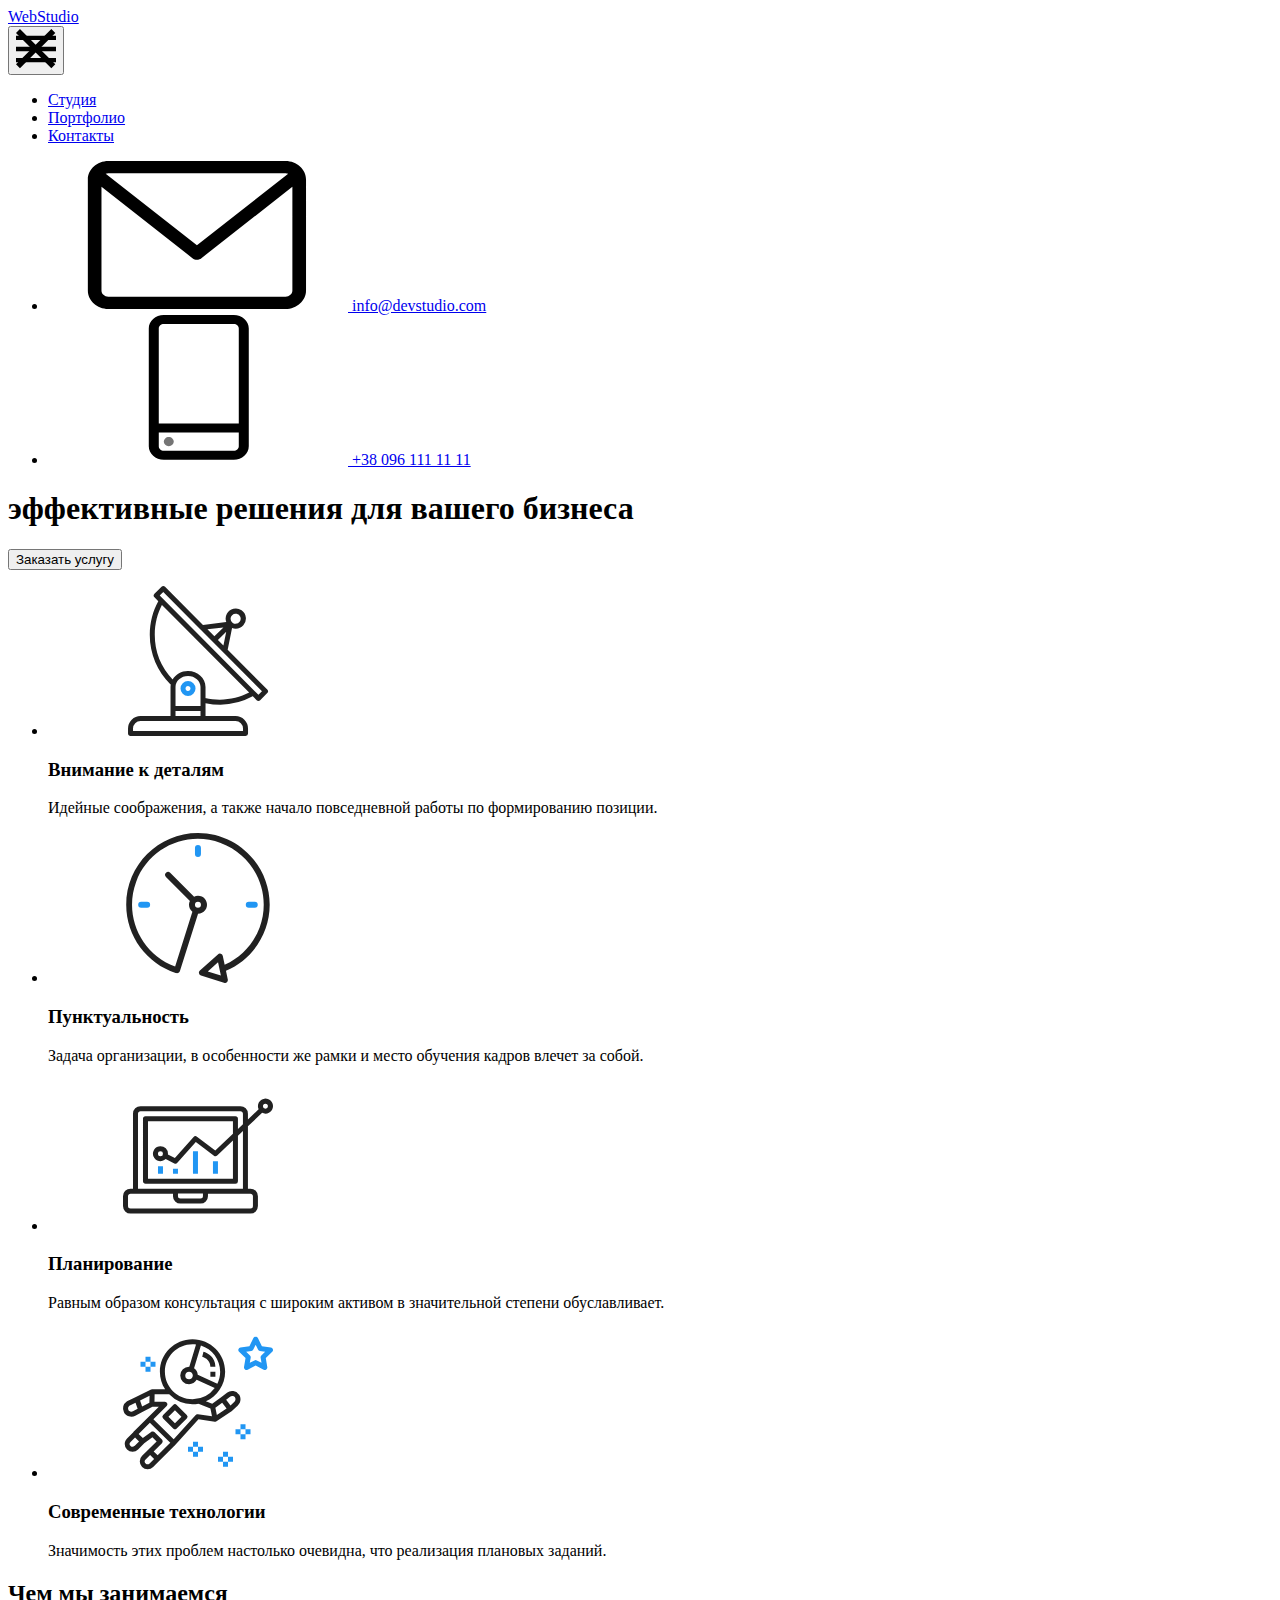
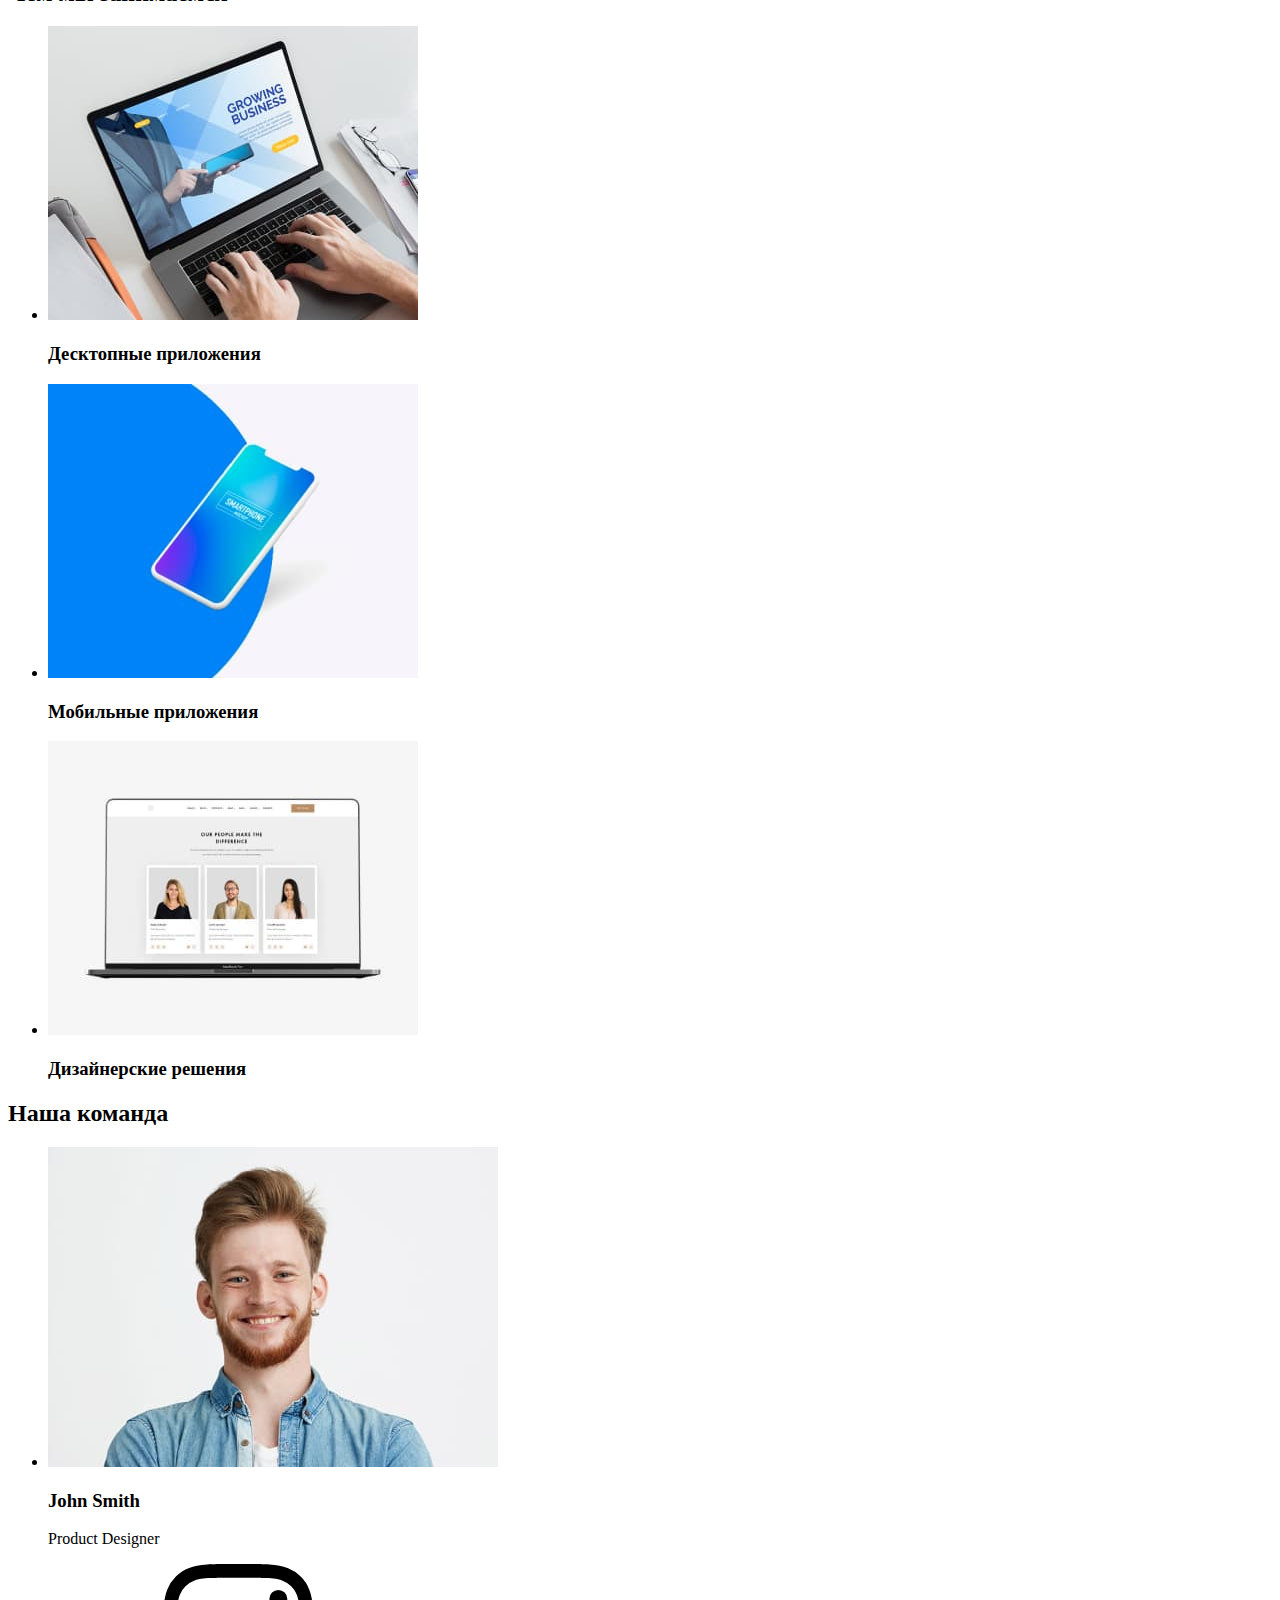
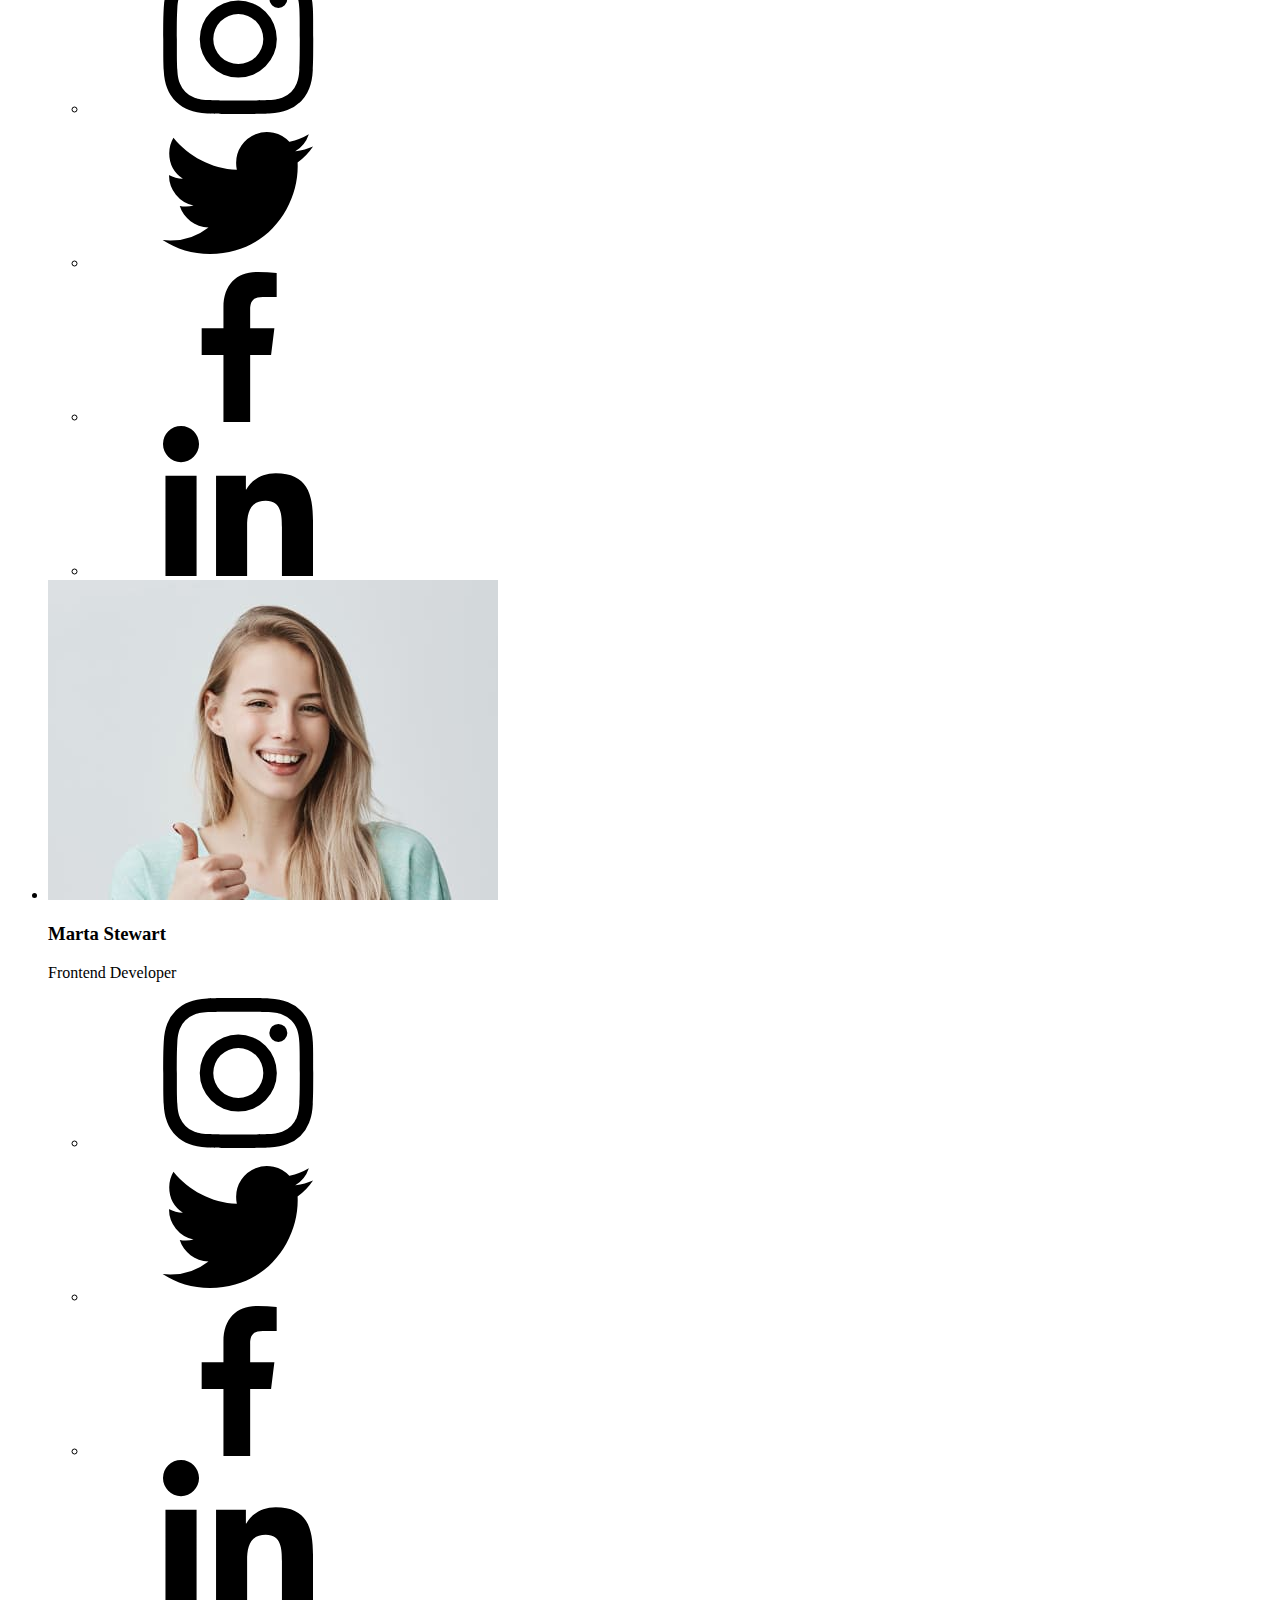
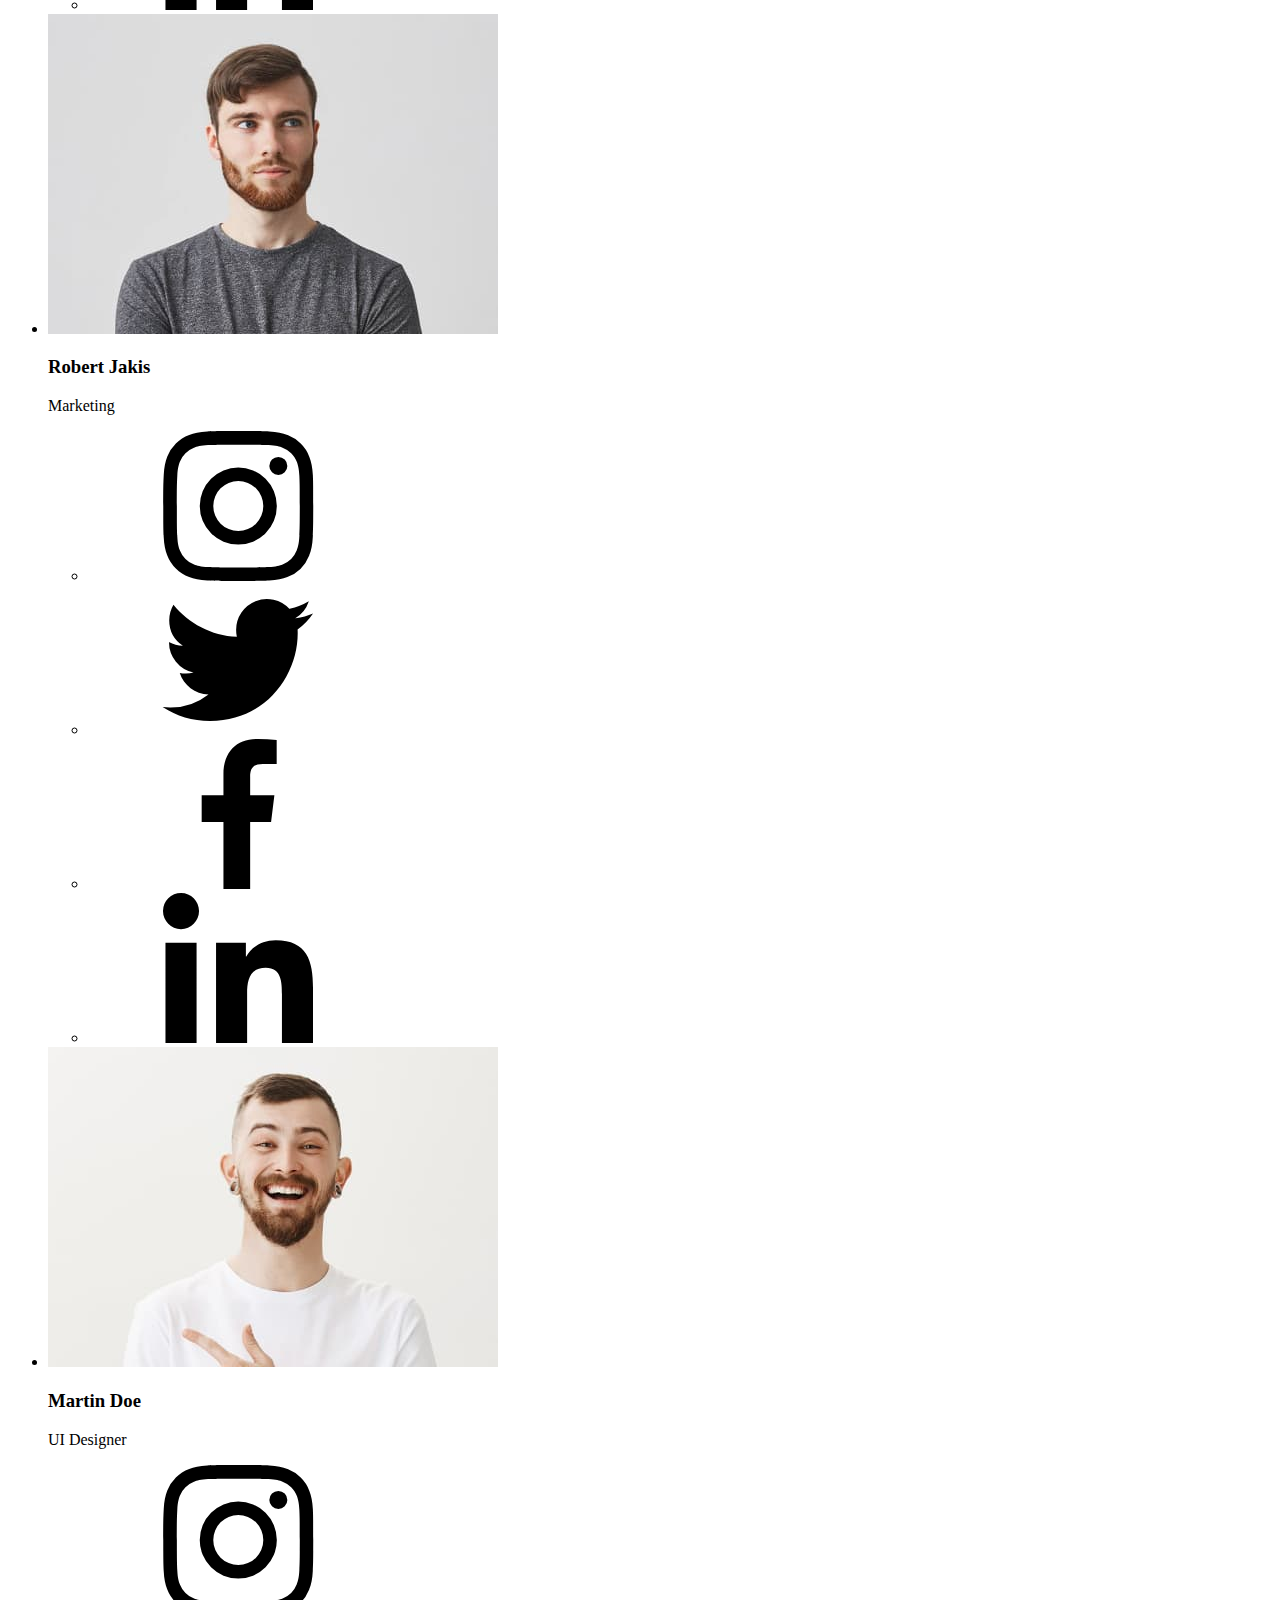
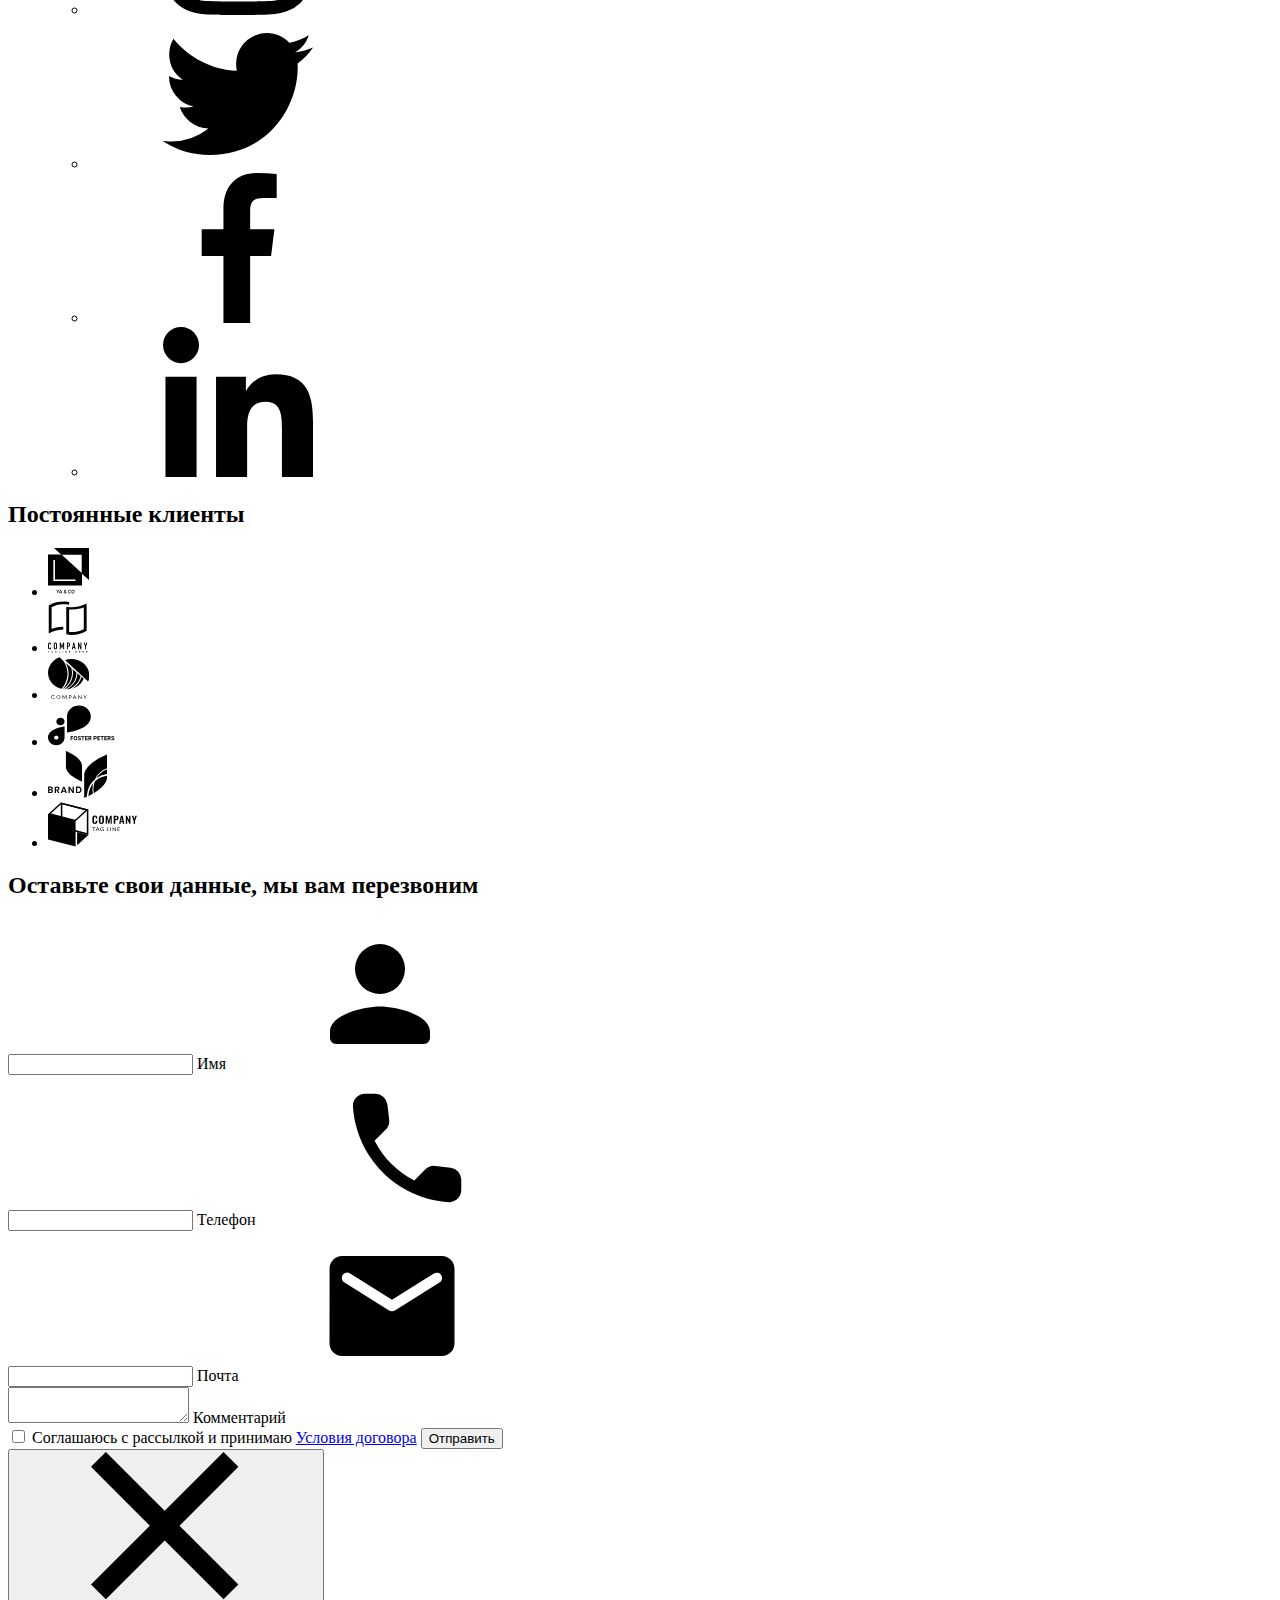
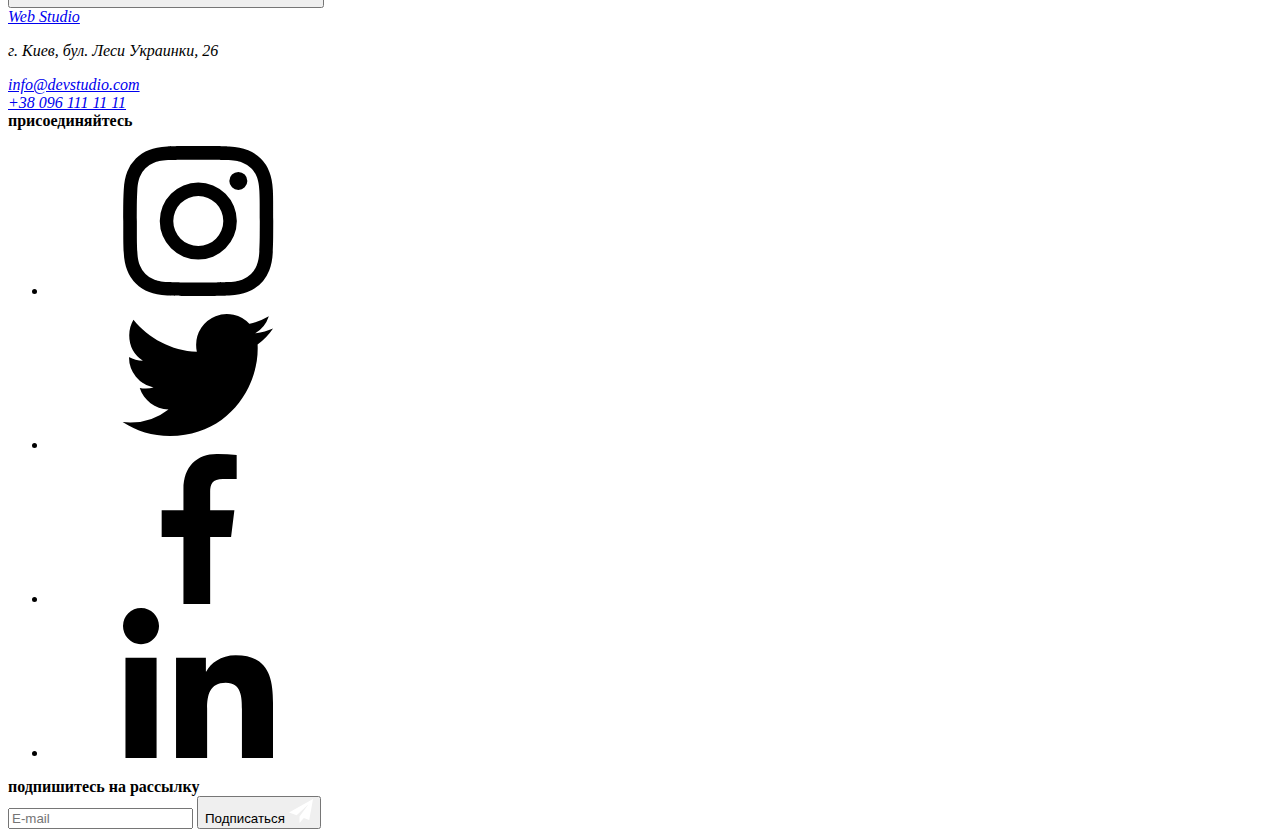
==== commit 604e83bd: "вносит правки в шапку" ====
--- a/index.html
+++ b/index.html
@@ -26,13 +26,13 @@
             <div class="page-header__menu" id="page-header__menu" data-menu>
                 <div class="page-header__nav">
                     <ul class="site-nav">   
-                        <li class="item"><a href="#" class="link current">Студия</a></li>
-                        <li class="item"><a href="./portfolio.html" class="link">Портфолио</a></li>
-                        <li class="item"><a href="./contacts.html" class="link">Контакты</a></li>
+                        <li class="site-nav__item"><a href="#" class="site-nav__link current">Студия</a></li>
+                        <li class="site-nav__item"><a href="./portfolio.html" class="site-nav__link">Портфолио</a></li>
+                        <li class="site-nav__item"><a href="./contacts.html" class="site-nav__link">Контакты</a></li>
                     </ul>
                 </div>
                 <div class="page-header__contacts">
-                    <ul class="contact-info">
+                    <ul class="contact-info__list">
                         <li class="contact-info__item">
                             <a href="mailto:info@devstudio.com" aria-label="Электронная почта" class="contact-info__link">
                             <svg class="icon-letter"> 
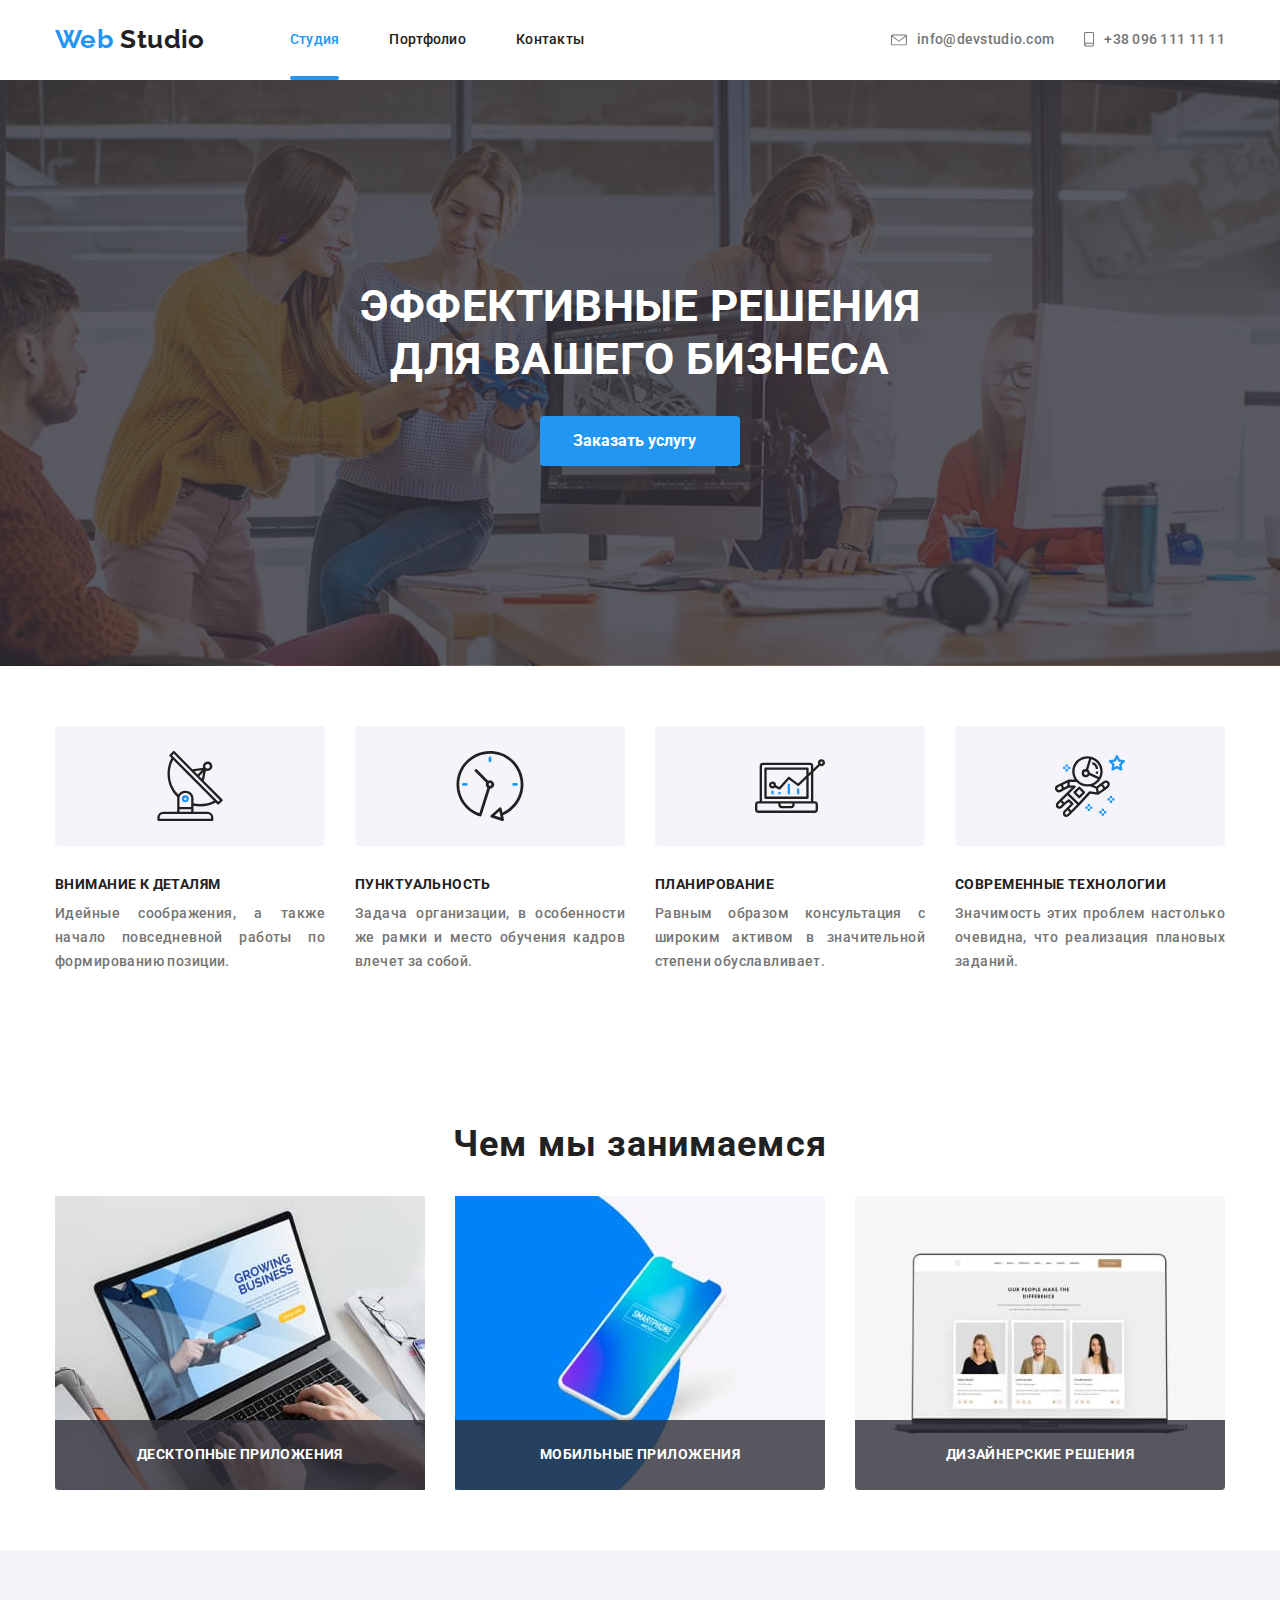
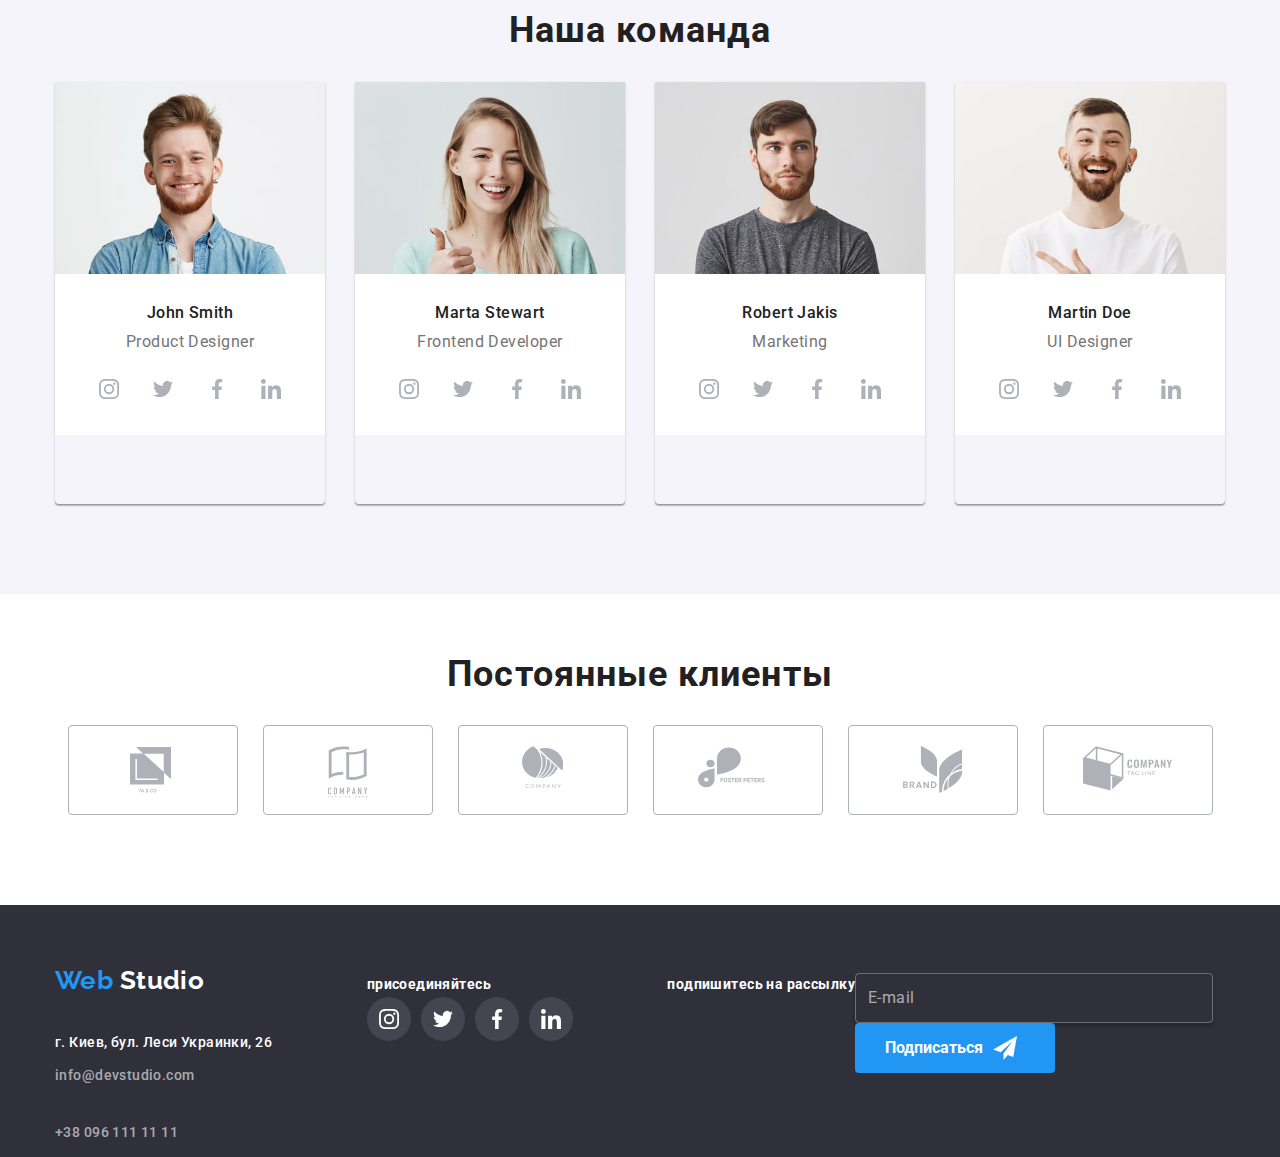
==== commit 01c69a75: "правит футер" ====
--- a/index.html
+++ b/index.html
@@ -9,7 +9,6 @@
 </head>
 <body>
     <header class="page-header">
-        
         <div class="container main-container">
             <div class="logotype">
                 <a href="./" class="logo">Web<span class="logo-top">Studio</span> </a>
@@ -45,17 +44,9 @@
                                 <use href="./images/sprite.svg#icon-phone"></use>
                             </svg> +38 096 111 11 11</a></li>          
                     </ul>
-    
                 </div>         
-
-
-    
             </div>
-              
-
         </div>
-
-
     </header>
     
     <main>
@@ -153,7 +144,7 @@
                             <div class="card-team">
                                 <h3 class="team-title">John Smith</h3>
                                 <p class="team-title position">Product Designer</p>
-                                <ul class="social">
+                                <ul class="socials_list">
                                     <li class="social-item">
                                         <a href="#" aria-label="Инстаграм" class="social-link"> 
                                             <svg class="social-icon">
@@ -189,7 +180,7 @@
                             <div class="card-team">
                                 <h3 class="team-title">Marta Stewart</h3>
                                 <p class="team-title position">Frontend Developer</p>
-                                <ul class="social">
+                                <ul class="socials_list">
                                     <li class="social-item">
                                         <a href="#" aria-label="Инстаграм" class="social-link"> 
                                             <svg class="social-icon">
@@ -225,7 +216,7 @@
                             <div class="card-team">
                                 <h3 class="team-title">Robert Jakis</h3>
                                 <p class="team-title position">Marketing</p>
-                                <ul class="social">
+                                <ul class="socials_list">
                                     <li class="social-item">
                                         <a href="#" aria-label="Инстаграм" class="social-link"> 
                                             <svg class="social-icon">
@@ -261,7 +252,7 @@
                             <div class="card-team">
                                 <h3 class="team-title">Martin Doe</h3>
                                 <p class="team-title position">UI Designer</p>
-                                <ul class="social">
+                                <ul class="socials_list">
                                     <li class="social-item">
                                         <a href="#" aria-label="Инстаграм" class="social-link"> 
                                             <svg class="social-icon">
@@ -416,19 +407,21 @@
 
     <footer class="page-footer">
 
-        <div class="container footer">
+        <div class="page-footer__container">
+                <div class="page-footer__address">
                     <address class="address">   
                         <div class="logotype footer">
                             <a href="./" class="logo">Web <span class="logo-bottom">Studio</span></a> 
                         </div>
-                        <p>г. Киев, бул. Леси Украинки, 26</p> 
+                        <p class="address__text">г. Киев, бул. Леси Украинки, 26</p> 
                         <a class="address-link" href="mailto:info@devstudio.com">info@devstudio.com</a> <br>
                         <a class="address-link" href="tel:+380961111111">+38 096 111 11 11</a>
                     </address>
+                </div>
         
-                <section class="net-footer">
+                <div class="net-footer">
                     <b class="join">присоединяйтесь</b>
-                    <ul class="social footer">
+                    <ul class="socials_list footer">
                         <li class="social-item">
                             <a href="#" aria-label="Инстаграм" class="social-link footer"> 
                                 <svg class="social-icon footer">
@@ -455,7 +448,7 @@
                         </li>
 
                     </ul>
-                </section>
+                </div>
               
                 <section class="mailing">
                     <b class="join">подпишитесь на рассылку</b>
@@ -473,6 +466,22 @@
         </div>   
 
     </footer>
+    <script>
+        (() => {
+          document
+            .querySelector('.js-speaker-form')
+            .addEventListener('submit', e => {
+              e.preventDefault();
+  
+              new FormData(e.currentTarget).forEach((value, name) =>
+                console.log(`${name}: ${value}`),
+              );
+  
+              e.currentTarget.reset();
+            });
+        })();
+      </script>
+  
 
     <script src="./js/menu.js"></script>
     <script src="./js/modal.js"></script>
--- a/css/main.min.css
+++ b/css/main.min.css
@@ -0,0 +1,2 @@
+/*! modern-normalize v0.6.0 | MIT License | https://github.com/sindresorhus/modern-normalize */*,*::before,*::after{-webkit-box-sizing:border-box;box-sizing:border-box}:root{-moz-tab-size:4;-o-tab-size:4;tab-size:4}html{line-height:1.15;-webkit-text-size-adjust:100%}body{margin:0}body{font-family:system-ui,-apple-system,"Segoe UI",Roboto,Helvetica,Arial,sans-serif,"Apple Color Emoji","Segoe UI Emoji"}hr{height:0}abbr[title]{-webkit-text-decoration:underline dotted;text-decoration:underline dotted}b,strong{font-weight:bolder}code,kbd,samp,pre{font-family:SFMono-Regular, Consolas, "Liberation Mono", Menlo, monospace;font-size:1em}small{font-size:80%}sub,sup{font-size:75%;line-height:0;position:relative;vertical-align:baseline}sub{bottom:-0.25em}sup{top:-0.5em}button,input,optgroup,select,textarea{font-family:inherit;font-size:100%;line-height:1.15;margin:0}button,select{text-transform:none}button,[type="button"],[type="reset"],[type="submit"]{-webkit-appearance:button}button::-moz-focus-inner,[type="button"]::-moz-focus-inner,[type="reset"]::-moz-focus-inner,[type="submit"]::-moz-focus-inner{border-style:none;padding:0}button:-moz-focusring,[type="button"]:-moz-focusring,[type="reset"]:-moz-focusring,[type="submit"]:-moz-focusring{outline:1px dotted ButtonText}fieldset{padding:0.35em 0.75em 0.625em}legend{padding:0}progress{vertical-align:baseline}[type="number"]::-webkit-inner-spin-button,[type="number"]::-webkit-outer-spin-button{height:auto}[type="search"]{-webkit-appearance:textfield;outline-offset:-2px}[type="search"]::-webkit-search-decoration{-webkit-appearance:none}::-webkit-file-upload-button{-webkit-appearance:button;font:inherit}summary{display:list-item}.logotype{display:inline-block}@media screen and (min-width: 768px) and (max-width: 1199px){.logotype{margin-right:81px}}@media screen and (min-width: 1200px){.logotype{margin-right:85px}}.logo{display:inline-block;color:#2196F3;text-decoration:none;font-family:Raleway,sans-serif;font-style:normal;font-weight:bold;font-size:26px;line-height:1.2}.logo-top{color:#212121;margin-left:7px}.logotype.footer{margin-right:0;margin-bottom:20px}.logo-bottom{color:#fff}ul{padding:0;margin-top:0;margin-bottom:0;list-style:none}a{text-decoration:none}img{display:block;max-width:100%;height:auto}body{margin:0;color:#757575;background-color:#fff;font-family:Roboto,sans-serif;font-style:normal;font-weight:500;font-size:14px;line-height:1.71;letter-spacing:0.03em}body.modal-open{overflow:hidden}.site-nav,.contact-info__list{padding:0;margin:0;list-style:none}.visually-hidden{position:absolute;width:1px;height:1px;margin:-1px;padding:0;border:0;clip:rect(0 0 0 0);overflow:hidden}.container{padding-left:15px;padding-right:15px;margin-left:auto;margin-right:auto}@media screen and (min-width: 480px){.container{width:480px}}@media screen and (min-width: 768px){.container{width:768px}}@media screen and (min-width: 1200px){.container{width:1200px}}.section{padding-top:60px;padding-bottom:60px}.section-title{margin-top:0;margin-bottom:30px;color:#212121;font-family:Roboto,sans-serif;font-style:normal;font-weight:bold;font-size:36px;line-height:1.16;text-align:center;letter-spacing:0.03em}.btn{display:-webkit-inline-box;display:-ms-inline-flexbox;display:inline-flex;min-width:200px;height:50px;padding:10px 32px;border-radius:4px;border:1px solid transparent;margin-left:auto;margin-right:auto;color:#fff;background-color:#2196F3;font-family:inherit;font-weight:bold;font-size:16px;line-height:1.88;-webkit-box-align:center;-ms-flex-align:center;align-items:center;text-align:center;cursor:pointer}.btn:hover,.btn:focus{color:#2196F3;background-color:#fff}.page-header__nav{color:#212121;font-weight:500;line-height:1.14;letter-spacing:0.02em;font-size:18px}@media screen and (min-width: 768px){.page-header__nav{font-size:14px;display:-webkit-box;display:-ms-flexbox;display:flex;-webkit-box-align:center;-ms-flex-align:center;align-items:center;-webkit-box-pack:center;-ms-flex-pack:center;justify-content:center}}@media screen and (min-width: 768px){.site-nav{display:-webkit-box;display:-ms-flexbox;display:flex}}@media screen and (max-width: 767px){.site-nav__item:not(:last-child){margin-bottom:40px}}@media screen and (min-width: 768px){.site-nav__item:not(:last-child){margin-right:50px}}@media screen and (max-width: 767px){.site-nav__item:last-child{margin-bottom:44px}}.site-nav__link{color:#212121;text-decoration:none;display:inline-block;-webkit-transition:color 250ms cubic-bezier(0.4, 0, 0.2, 1);transition:color 250ms cubic-bezier(0.4, 0, 0.2, 1);padding-top:8px;padding-bottom:8px}@media screen and (min-width: 768px){.site-nav__link{text-align:center;padding-top:32px;padding-bottom:32px}}.site-nav__link:hover,.site-nav__link:focus{color:#2196F3}.site-nav__link.current{position:relative;color:#2196F3}.site-nav__link.current::after{content:'';position:absolute;left:0;bottom:0;width:100%;height:4px;border-radius:2px;background-color:#2196F3}.page-header__contacts{display:-webkit-box;display:-ms-flexbox;display:flex;-webkit-box-align:center;-ms-flex-align:center;align-items:center;-webkit-box-pack:center;-ms-flex-pack:center;justify-content:center}@media screen and (min-width: 768px){.page-header__contacts{margin-left:auto}}@media screen and (min-width: 1200px){.page-header__contacts{display:-webkit-box;display:-ms-flexbox;display:flex}}.contact-info__list{font-weight:500;line-height:1.14;letter-spacing:0.02em}@media screen and (max-width: 767px){.contact-info__list{font-size:18px}}@media screen and (min-width: 768px){.contact-info__list{font-size:12px}}@media screen and (min-width: 1200px){.contact-info__list{display:-webkit-inline-box;display:-ms-inline-flexbox;display:inline-flex;font-size:14px}}@media screen and (min-width: 1200px){.contact-info__item:not(:last-child){margin-right:30px}}.contact-info__link{color:#757575;display:-webkit-inline-box;display:-ms-inline-flexbox;display:inline-flex;-webkit-box-align:center;-ms-flex-align:center;align-items:center;-webkit-box-pack:center;-ms-flex-pack:center;justify-content:center;text-decoration:none;cursor:pointer;-webkit-transition:color 250ms cubic-bezier(0.4, 0, 0.2, 1);transition:color 250ms cubic-bezier(0.4, 0, 0.2, 1)}@media screen and (max-width: 767px){.contact-info__link{padding-top:8px;padding-bottom:8px}}@media screen and (min-width: 768px){.contact-info__link{padding-top:5px;padding-bottom:5px}}@media screen and (min-width: 1200px){.contact-info__link{padding-top:10px;padding-bottom:10px}}.contact-info__link:hover,.contact-info__link:focus{color:#2196F3}.icon-letter{display:block;width:16px;height:12px;margin-right:10px;fill:currentColor}.icon-phone{display:block;width:10px;height:15px;margin-right:10px;fill:currentColor}.container.main-container{position:relative;height:60px;padding:0 15px;display:-webkit-box;display:-ms-flexbox;display:flex;-webkit-box-align:center;-ms-flex-align:center;align-items:center;-webkit-box-pack:justify;-ms-flex-pack:justify;justify-content:space-between}@media screen and (max-width: 767px){.container.main-container{width:480px}}@media screen and (min-width: 768px){.container.main-container{position:static;height:80px;-webkit-box-pack:start;-ms-flex-pack:start;justify-content:flex-start}}.menu__button{display:-webkit-inline-box;display:-ms-inline-flexbox;display:inline-flex;justify-self:flex-end;margin:0;padding:0;border:none;background-color:transparent}.menu__button--icon{display:inline-block;width:25px;height:25px;fill:currentColor}.menu__button--icon:hover,.menu__button--icon:focus{fill:#2196F3}@media screen and (min-width: 768px){.menu__button{display:none}}.menu__button--icon-close{display:none}.menu__button.is-open .menu__button--icon-close{display:inline-block}.menu__button.is-open .menu__button--icon-menu{display:none}.page-header__menu{background-color:#fff;border-top:1px solid #ECECEC;-webkit-box-shadow:0px 1px 3px rgba(0,0,0,0.16),0px 2px 4px rgba(0,0,0,0.08),0px 4px 8px rgba(0,0,0,0.04);box-shadow:0px 1px 3px rgba(0,0,0,0.16),0px 2px 4px rgba(0,0,0,0.08),0px 4px 8px rgba(0,0,0,0.04);padding:60px 15px;margin-left:auto;margin-right:auto}.page-header__menu.is-open{display:inline-block;text-align:center;z-index:3}@media screen and (min-width: 768px){.page-header__menu{border:none;-webkit-box-shadow:none;box-shadow:none}}@media screen and (max-width: 767px){.page-header__menu{display:none;position:absolute;top:100%;left:0;width:100%}}@media screen and (min-width: 768px){.page-header__menu{border:none;display:-webkit-box;display:-ms-flexbox;display:flex;-webkit-box-pack:justify;-ms-flex-pack:justify;justify-content:space-between;-webkit-box-flex:1;-ms-flex-positive:1;flex-grow:1;width:768px;height:80px;padding:0}}@media screen and (min-width: 1200px){.page-header__menu{width:1200px}}.hero{background-color:#E5E5E5;text-align:center;padding-top:200px;padding-bottom:200px}.hero-title{max-width:650px;margin-top:0;margin-bottom:30px;margin-left:auto;margin-right:auto;color:#fff;font-family:Roboto;font-style:normal;font-size:44px;line-height:1.2;text-transform:uppercase}.overlay{max-width:1600px;max-height:600px;margin-left:auto;margin-right:auto;background-image:-webkit-gradient(linear, left top, right top, from(rgba(47,48,58,0.8)), to(rgba(47,48,58,0.8))),url(../images/header.jpg);background-image:linear-gradient(to right, rgba(47,48,58,0.8), rgba(47,48,58,0.8)),url(../images/header.jpg);background-size:cover;background-position:center;background-repeat:no-repeat}.feature-list__item:not(:last-child){margin-bottom:30px}@media screen and (min-width: 768px) and (max-width: 1199px){.feature-list{display:-webkit-box;display:-ms-flexbox;display:flex;-ms-flex-wrap:wrap;flex-wrap:wrap}.feature-list__item{display:inline-block;width:354px}}@media screen and (min-width: 768px) and (max-width: 1199px){.feature-list__item:nth-last-child(-n+2){margin-bottom:30px}.feature-list__item:nth-child(2n+1){margin-right:30px}}@media screen and (min-width: 1200px){.feature-list{display:-webkit-box;display:-ms-flexbox;display:flex;-ms-flex-wrap:wrap;flex-wrap:wrap}.feature-list__item{width:270px}.feature-list__item:not(:last-child){margin-right:30px}}.title{margin-top:0;margin-bottom:10px;color:#212121;font-family:Roboto;font-style:normal;font-weight:bold;font-size:14px;line-height:1.2;text-transform:uppercase;text-align:center}@media screen and (min-width: 768px){.title{text-align:left}}.box{position:relative;display:block;-webkit-box-align:center;-ms-flex-align:center;align-items:center;padding-top:25px;padding-bottom:25px;margin-bottom:30px;border-radius:4px;background-color:#F5F4FA;-webkit-transition:background-color 250ms cubic-bezier(0.4, 0, 0.2, 1);transition:background-color 250ms cubic-bezier(0.4, 0, 0.2, 1)}.box:hover{background-color:#2196F3}.feature-list p{margin-top:0;margin-bottom:0;display:inline-block;width:100%;text-align:justify}@media screen and (min-width: 480px) and (max-width: 768px){.feature-list p{max-width:450px}}@media screen and (min-width: 768px) and (max-width: 1199px){.feature-list p{max-width:354px}}@media screen and (min-width: 1200px){.feature-list p{max-width:270px}}.box-icon{display:block;width:70px;height:70px;margin-right:auto;margin-left:auto;fill:currentColor}@media screen and (max-width: 1199px){.section.doing{display:none}}.work-list{display:-webkit-box;display:-ms-flexbox;display:flex}.work-list>li.item{display:block}.work-list .item:not(:last-child){margin-right:30px}.work-list .title{position:absolute;width:100%;bottom:0;right:0;color:#fff;background-color:rgba(47,48,58,0.8);border-radius:0px 0px 4px 4px;padding-top:27px;padding-bottom:27px;margin-bottom:0;font-weight:bold;line-height:1.14;letter-spacing:0.03em;text-align:center}.thumb{position:relative;max-width:370px;max-height:294px}.section.team{background-color:#F5F4FA}.team-list .item{margin-bottom:30px}.team-list .item:last-child{margin-bottom:0}@media screen and (min-width: 768px) and (max-width: 1199px){.team-list .item:nth-last-child(-n+2){margin-bottom:30px}.team-list .item:nth-child(2n+1){margin-right:30px}}@media screen and (min-width: 1200px){.team-list .item:not(:last-child){margin-right:30px}}@media screen and (min-width: 768px){.team-list{display:-webkit-box;display:-ms-flexbox;display:flex;-ms-flex-wrap:wrap;flex-wrap:wrap}}.card{max-width:100%;-webkit-box-shadow:0px 2px 1px rgba(0,0,0,0.2),0px 1px 1px rgba(0,0,0,0.14),0px 1px 3px rgba(0,0,0,0.12);box-shadow:0px 2px 1px rgba(0,0,0,0.2),0px 1px 1px rgba(0,0,0,0.14),0px 1px 3px rgba(0,0,0,0.12);border-radius:0px 0px 4px 4px;padding-bottom:0}@media screen and (min-width: 768px){.card{width:354px;height:422px}}@media screen and (min-width: 1200px){.card{width:270px;height:422px}}.card-team{background-color:#fff;padding-top:30px;padding-bottom:24px;margin-bottom:0}.socials_list{display:-webkit-box;display:-ms-flexbox;display:flex;-webkit-box-pack:center;-ms-flex-pack:center;justify-content:center;margin:0;padding:0}.social-link{position:relative;display:-webkit-box;display:-ms-flexbox;display:flex;width:44px;height:44px;-webkit-box-pack:center;-ms-flex-pack:center;justify-content:center;-webkit-box-align:center;-ms-flex-align:center;align-items:center;border-radius:50%;background-color:#fff;fill:#AFB1B8;-webkit-transition:fill 250ms cubic-bezier(0.4, 0, 0.2, 1),background-color 250ms cubic-bezier(0.4, 0, 0.2, 1);transition:fill 250ms cubic-bezier(0.4, 0, 0.2, 1),background-color 250ms cubic-bezier(0.4, 0, 0.2, 1)}.social-icon{display:block;width:20px;height:20px;fill:inherit}.social-item:not(:last-child){margin-right:10px}.team-title{margin-top:0;margin-bottom:10px;color:#212121;font-family:Roboto;font-style:normal;font-weight:500;font-size:16px;line-height:1.18;letter-spacing:0.03em;text-align:center}.team-title.position{margin-top:0;margin-bottom:16px;color:#757575;font-weight:normal;text-align:center}.social-link:hover{fill:#fff;background-color:#2196F3}.backdrop{position:fixed;top:0;left:0;width:100%;height:100%;background-color:rgba(0,0,0,0.2);padding:50px 30px;overflow-y:scroll}@media screen and (min-width: 1200px){.backdrop{position:fixed;top:0;left:0;z-index:10;width:100%;height:100%;background-color:rgba(0,0,0,0.2);-webkit-transition:opacity 250ms cubic-bezier(0.4, 0, 0.2, 1);transition:opacity 250ms cubic-bezier(0.4, 0, 0.2, 1)}}.backdrop.is-hidden,.backdrop-menu.is-hidden{opacity:0;pointer-events:none}.modal{padding:20px;background-color:#fff}@media (max-width: 767px){.modal{position:absolute;top:50%;left:50%;-webkit-transform:translate(-50%, -50%);transform:translate(-50%, -50%);max-width:500px;width:100%}}.modal{position:absolute;left:50%;top:50%;-webkit-transform:translate(-50%, -50%) scale(1);transform:translate(-50%, -50%) scale(1);-webkit-transition:-webkit-transform 250ms cubic-bezier(0.4, 0, 0.2, 1);transition:-webkit-transform 250ms cubic-bezier(0.4, 0, 0.2, 1);transition:transform 250ms cubic-bezier(0.4, 0, 0.2, 1);transition:transform 250ms cubic-bezier(0.4, 0, 0.2, 1), -webkit-transform 250ms cubic-bezier(0.4, 0, 0.2, 1);width:528px;height:581px;padding:40px;font-style:normal;font-weight:normal;font-size:14px;line-height:1.14;letter-spacing:0.01em;text-align:center;background-color:#fff;-webkit-box-shadow:0px 2px 1px rgba(0,0,0,0.2),0px 1px 1px rgba(0,0,0,0.14),0px 1px 3px rgba(0,0,0,0.12);box-shadow:0px 2px 1px rgba(0,0,0,0.2),0px 1px 1px rgba(0,0,0,0.14),0px 1px 3px rgba(0,0,0,0.12);border-radius:4px}.is-hidden .modal{-webkit-transform:translate(-50%, -50%) scale(0.5);transform:translate(-50%, -50%) scale(0.5)}.modal-title{margin-block:0;margin:0;margin-bottom:30px;font-family:Roboto;font-style:normal;font-weight:bold;font-size:20px;line-height:1.15;text-align:center;letter-spacing:0.03em;color:#212121}.form-field{position:relative;display:block;width:100%;margin-bottom:28px}.form-field.comm{margin-bottom:20px}.form-label{position:absolute;top:12px;left:42px;-webkit-transition:-webkit-transform 250ms cubic-bezier(0.4, 0, 0.2, 1);transition:-webkit-transform 250ms cubic-bezier(0.4, 0, 0.2, 1);transition:transform 250ms cubic-bezier(0.4, 0, 0.2, 1);transition:transform 250ms cubic-bezier(0.4, 0, 0.2, 1), -webkit-transform 250ms cubic-bezier(0.4, 0, 0.2, 1)}.form-label.comment{top:12px;left:12px}.btn.send{display:-webkit-inline-box;display:-ms-inline-flexbox;display:inline-flex;padding-left:55px;padding-right:55px}.form-input{margin:0;padding:12px;padding-left:42px;width:448px;height:40px;color:rgba(33,33,33,0.2);border-width:1px;border-style:solid;border-color:rgba(33,33,33,0.2);-webkit-box-sizing:border-box;box-sizing:border-box;border-radius:4px;-webkit-transition:border-color 250ms cubic-bezier(0.4, 0, 0.2, 1);transition:border-color 250ms cubic-bezier(0.4, 0, 0.2, 1)}.form-input.comment{height:120px;padding-top:12px;padding-left:16px;white-space:nowrap;resize:none}.policy{display:-webkit-box;display:-ms-flexbox;display:flex;font-style:normal;font-weight:normal;font-size:14px;line-height:1.71;letter-spacing:0.03em;-webkit-box-align:center;-ms-flex-align:center;align-items:center;margin-bottom:30px;cursor:pointer;color:#757575}.terms{display:block;margin-left:5px;text-decoration:underline;text-align:right;color:#2196F3}.check{position:absolute;width:1px;height:1px;margin:-1px;border:0;padding:0;clip:rect(0 0 0 0);overflow:hidden}.icon-check{display:inline-block;width:16px;height:15px;margin-right:9px;border:2px solid #212121;background-color:#fff;border-radius:2px;-webkit-transition:-webkit-transform 250ms cubic-bezier(0.4, 0, 0.2, 1);transition:-webkit-transform 250ms cubic-bezier(0.4, 0, 0.2, 1);transition:transform 250ms cubic-bezier(0.4, 0, 0.2, 1);transition:transform 250ms cubic-bezier(0.4, 0, 0.2, 1), -webkit-transform 250ms cubic-bezier(0.4, 0, 0.2, 1)}.check:checked+.icon-check{background-color:#2196F3;background-image:url(../images/icon-check.svg);background-size:cover;border-radius:2px;border-color:#2196F3;background-origin:border-box}.icon-input{position:absolute;top:50%;left:18px;width:18px;height:18px;-webkit-transform:translateY(-50%);transform:translateY(-50%);fill:#212121;-webkit-transition:fill 250ms cubic-bezier(0.4, 0, 0.2, 1);transition:fill 250ms cubic-bezier(0.4, 0, 0.2, 1)}.icon-close{display:-webkit-box;display:-ms-flexbox;display:flex;width:17px;height:17px;fill:currentColor;-webkit-transition:fill 250ms cubic-bezier(0.4, 0, 0.2, 1);transition:fill 250ms cubic-bezier(0.4, 0, 0.2, 1)}.close-btn{position:absolute;top:8px;right:8px;display:-webkit-inline-box;display:-ms-inline-flexbox;display:inline-flex;-webkit-box-align:center;-ms-flex-align:center;align-items:center;-webkit-box-pack:center;-ms-flex-pack:center;justify-content:center;width:30px;height:30px;padding:0;border:0;border-radius:50%;cursor:pointer;background-color:#fff;-webkit-box-shadow:0px 2px 1px rgba(0,0,0,0.2),0px 1px 1px rgba(0,0,0,0.14),0px 1px 3px rgba(0,0,0,0.12);box-shadow:0px 2px 1px rgba(0,0,0,0.2),0px 1px 1px rgba(0,0,0,0.14),0px 1px 3px rgba(0,0,0,0.12)}.close-btn:hover .icon-close{fill:#2196F3}.form-input:focus{border-color:#2196F3;color:#2196F3;outline:none;cursor:pointer}.form-input:focus+.form-label,.form-input:not(:placeholder-shown)+.form-label{color:#2196F3;-webkit-transform:translate(-30px, -30px);transform:translate(-30px, -30px)}.form-input:focus+.form-label.comment,.form-input:not(:placeholder-shown)+.form-label.comment{color:#2196F3;-webkit-transform:translateY(-30px);transform:translateY(-30px)}.form-input:focus ~ .icon-input,.form-input:not(:placeholder-shown) ~ .icon-input{fill:#2196F3}.clients-list{display:-webkit-box;display:-ms-flexbox;display:flex;-ms-flex-wrap:wrap;flex-wrap:wrap;-ms-flex-pack:distribute;justify-content:space-around}.client{position:relative;display:block;width:210px;height:90px;padding-top:20px;border:1px solid #AFB1B8;border-radius:4px;fill:#AFB1B8;-webkit-transition:fill 250ms cubic-bezier(0.4, 0, 0.2, 1),border-color 250ms cubic-bezier(0.4, 0, 0.2, 1);transition:fill 250ms cubic-bezier(0.4, 0, 0.2, 1),border-color 250ms cubic-bezier(0.4, 0, 0.2, 1)}@media screen and (min-width: 768px){.client{width:226px}}@media screen and (min-width: 1200px){.client{width:170px}}.client:hover{border-color:#2196F3;fill:#2196F3}.client-logo{position:relative;display:block;margin-right:auto;margin-left:auto;fill:inherit;-webkit-transform:scale(1);transform:scale(1);-webkit-transition:-webkit-transform 250ms cubic-bezier(0.4, 0, 0.2, 1);transition:-webkit-transform 250ms cubic-bezier(0.4, 0, 0.2, 1);transition:transform 250ms cubic-bezier(0.4, 0, 0.2, 1);transition:transform 250ms cubic-bezier(0.4, 0, 0.2, 1), -webkit-transform 250ms cubic-bezier(0.4, 0, 0.2, 1)}.client:hover .client-logo{-webkit-transform:scale(1.25);transform:scale(1.25)}.client:nth-last-child(-n+2){margin-bottom:30px}.page-footer{color:#fff;background:#2F303A}@media screen and (max-width: 767px){.page-footer{min-width:480px}}@media screen and (min-width: 768px){.page-footer{min-width:768px;display:-webkit-box;display:-ms-flexbox;display:flex;-webkit-box-align:center;-ms-flex-align:center;align-items:center;-webkit-box-pack:center;-ms-flex-pack:center;justify-content:center}}@media screen and (min-width: 1200px){.page-footer{min-width:1200px}}.page-footer__container{padding-top:60px;padding-bottom:60px}@media screen and (max-width: 767px){.page-footer__container{width:480px;height:603px}}@media screen and (min-width: 768px) and (max-width: 1199px){.page-footer__container{width:768px;height:463px;display:-webkit-inline-box;display:-ms-inline-flexbox;display:inline-flex;-ms-flex-wrap:wrap;flex-wrap:wrap;-webkit-box-align:start;-ms-flex-align:start;align-items:flex-start;-ms-flex-pack:distribute;justify-content:space-around}}@media screen and (min-width: 1200px){.page-footer__container{display:-webkit-inline-box;display:-ms-inline-flexbox;display:inline-flex;-ms-flex-wrap:nowrap;flex-wrap:nowrap;-webkit-box-align:baseline;-ms-flex-align:baseline;align-items:baseline;-webkit-box-pack:justify;-ms-flex-pack:justify;justify-content:space-between;width:1200px;height:252px;padding:60px 15px}}@media screen and (max-width: 767px){.page-footer__address{margin-bottom:60px}}@media screen and (min-width: 768px){.page-footer__address{display:-webkit-inline-box;display:-ms-inline-flexbox;display:inline-flex}}.address{display:-webkit-box;display:-ms-flexbox;display:flex;-webkit-box-orient:vertical;-webkit-box-direction:normal;-ms-flex-direction:column;flex-direction:column;color:#fff;font-size:14px;line-height:1.71;font-style:normal;text-align:center}@media screen and (min-width: 1200px){.address{text-align:left}}.address__text{margin-bottom:8px}@media screen and (min-width: 1200px){.address__text{margin-bottom:9px}}.address-link{display:inline-block;color:rgba(255,255,255,0.6);text-decoration:none}.address-link:not(:last-child){margin-bottom:8px}@media screen and (min-width: 768px){.address-link:not(:last-child){margin-bottom:9px}}.mailing__form{text-align:center}@media screen and (min-width: 768px){.mailing__form{display:inline-block;-ms-flex-item-align:end;align-self:flex-end}}@media screen and (min-width: 1200px){.mailing__form{text-align:left;-ms-flex-item-align:baseline;align-self:baseline}}@media screen and (min-width: 768px){.mailing{display:inline-block}}@media screen and (min-width: 1200px){.mailing{display:-webkit-box;display:-ms-flexbox;display:flex}}.mail-input{margin:0;width:450px;height:50px;padding:18px 12px;margin-bottom:20px;border:1px solid rgba(255,255,255,0.3);-webkit-box-shadow:0px 4px 4px rgba(0,0,0,0.2);box-shadow:0px 4px 4px rgba(0,0,0,0.2);border-radius:4px;background-color:transparent;color:rgba(255,255,255,0.6)}@media screen and (min-width: 768px){.mail-input{display:block}}@media screen and (min-width: 1200px){.mail-input{width:358px;margin-bottom:0;margin-right:12px}}.mail-input::-webkit-input-placeholder{font-size:16px;line-height:1.87;letter-spacing:0.03em;color:rgba(255,255,255,0.6)}.mail-input:-ms-input-placeholder{font-size:16px;line-height:1.87;letter-spacing:0.03em;color:rgba(255,255,255,0.6)}.mail-input::-ms-input-placeholder{font-size:16px;line-height:1.87;letter-spacing:0.03em;color:rgba(255,255,255,0.6)}.mail-input::placeholder{font-size:16px;line-height:1.87;letter-spacing:0.03em;color:rgba(255,255,255,0.6)}.btn.submit{display:-webkit-inline-box;display:-ms-inline-flexbox;display:inline-flex;-webkit-box-pack:start;-ms-flex-pack:start;justify-content:flex-start;padding:10px 29px}.submit-icon{width:24px;height:24px;margin-left:10px;-ms-flex-item-align:center;-ms-grid-row-align:center;align-self:center;fill:currentColor}.socials-list.footer{-webkit-box-pack:start;-ms-flex-pack:start;justify-content:flex-start}.social-link{background-color:rgba(255,255,255,0.1)}.social-icon.footer{fill:#fff}.page-header.portfolio{border-bottom:1px solid #ECECEC}.container.filtr{padding-top:94px;padding-bottom:50px}.container.projects{padding-top:0}.menu-nav .link:hover,.menu-nav .link:focus,.menu-nav .link:active{color:#fff;background-color:#2196F3}.btn.primary{position:relative;color:#212121;background-color:#F5F4FA;font-weight:500;font-size:16px;line-height:1.63;text-align:center;letter-spacing:0.03em;-webkit-transition:color 250ms cubic-bezier(0.4, 0, 0.2, 1),background-color 250ms cubic-bezier(0.4, 0, 0.2, 1);transition:color 250ms cubic-bezier(0.4, 0, 0.2, 1),background-color 250ms cubic-bezier(0.4, 0, 0.2, 1)}.filtr{min-width:30px;padding:6px 22px}.menu-nav{position:relative;display:-webkit-box;display:-ms-flexbox;display:flex;-webkit-box-pack:center;-ms-flex-pack:center;justify-content:center}.menu-nav .item:not(:last-child){margin-right:8px}.projects-list{display:-webkit-box;display:-ms-flexbox;display:flex;-ms-flex-wrap:wrap;flex-wrap:wrap}.project-thumb{position:relative;overflow:hidden}.p-txt{display:-webkit-box;display:-ms-flexbox;display:flex;width:322px;height:168px;color:#fff;position:absolute;top:50%;left:50%;opacity:0;-webkit-transform:translate(-50%, -50%);transform:translate(-50%, -50%);-webkit-transition:opacity 250ms cubic-bezier(0.4, 0, 0.2, 1);transition:opacity 250ms cubic-bezier(0.4, 0, 0.2, 1);font-weight:normal;font-size:18px;line-height:1.56;letter-spacing:0.03em}.card-overlay{position:absolute;top:0;left:0;width:100%;height:100%;background-color:rgba(33,150,243,0.9);-webkit-transform:translateY(100%);transform:translateY(100%);opacity:0;-webkit-transition:opacity 250ms cubic-bezier(0.4, 0, 0.2, 1),-webkit-transform 250ms cubic-bezier(0.4, 0, 0.2, 1);transition:opacity 250ms cubic-bezier(0.4, 0, 0.2, 1),-webkit-transform 250ms cubic-bezier(0.4, 0, 0.2, 1);transition:transform 250ms cubic-bezier(0.4, 0, 0.2, 1),opacity 250ms cubic-bezier(0.4, 0, 0.2, 1);transition:transform 250ms cubic-bezier(0.4, 0, 0.2, 1),opacity 250ms cubic-bezier(0.4, 0, 0.2, 1),-webkit-transform 250ms cubic-bezier(0.4, 0, 0.2, 1)}.projects-list>.item{width:370px;border:1px solid #eee;border-radius:5px;margin-right:30px;margin-bottom:30px;padding-bottom:20px}.projects-list>.item:hover{-webkit-box-shadow:1px 4px 6px rgba(0,0,0,0.16),0px 4px 4px rgba(0,0,0,0.06),0px 1px 1px rgba(0,0,0,0.12);box-shadow:1px 4px 6px rgba(0,0,0,0.16),0px 4px 4px rgba(0,0,0,0.06),0px 1px 1px rgba(0,0,0,0.12)}.projects-list>.item:hover .p-txt{opacity:1}.projects-list>.item:hover .card-overlay{-webkit-transform:translateY(0);transform:translateY(0);opacity:1}.projects-list>img{display:block}.projects-list>.item:nth-child(3n){margin-right:0}.projects-list>.item:nth-last-child(-n+3){margin-bottom:0}.profile{margin-left:24px}.title.project{margin-top:20px;margin-bottom:4px;text-transform:none;font-size:18px;line-height:1.2;text-align:left}.team-title.project{margin-top:0;margin-bottom:0;color:#757575;font-size:16px;line-height:1.88;text-align:left}.page-header.contacts{border-bottom:1px solid #ECECEC}
+/*# sourceMappingURL=main.min.css.map */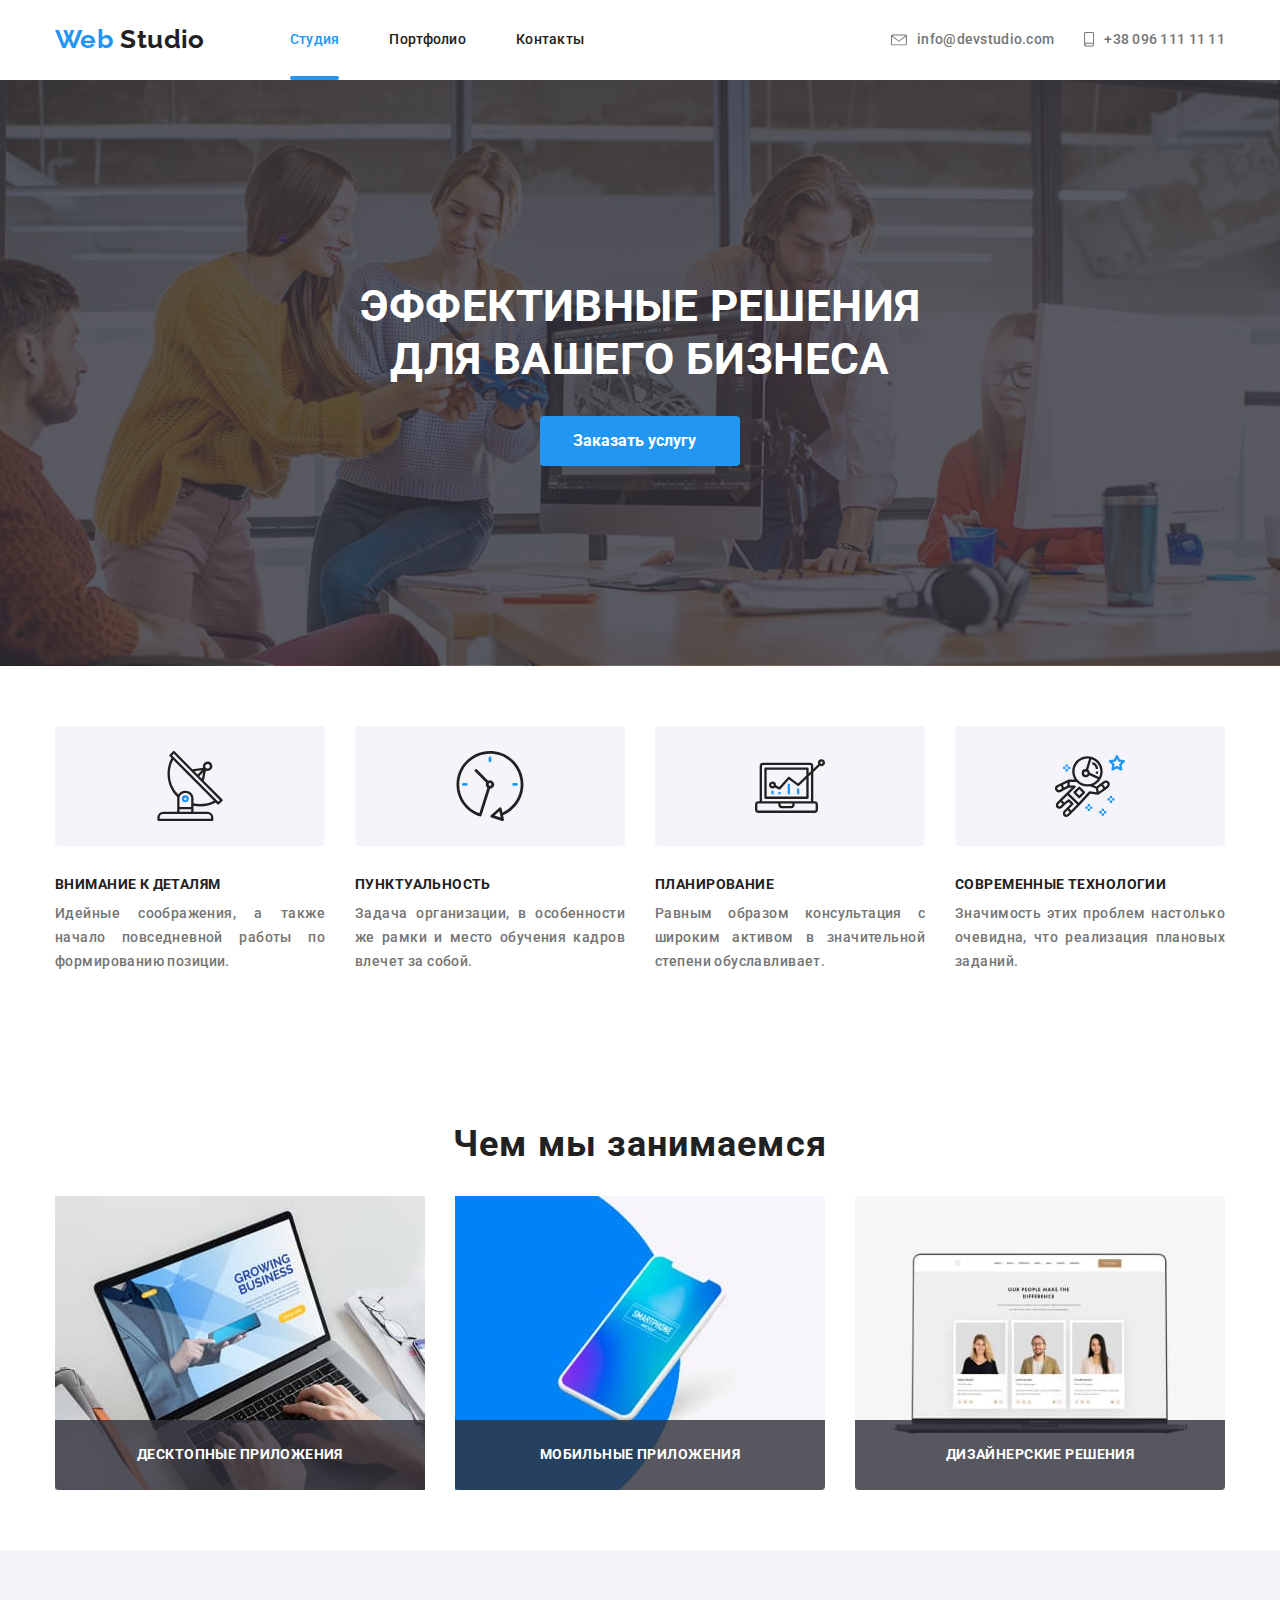
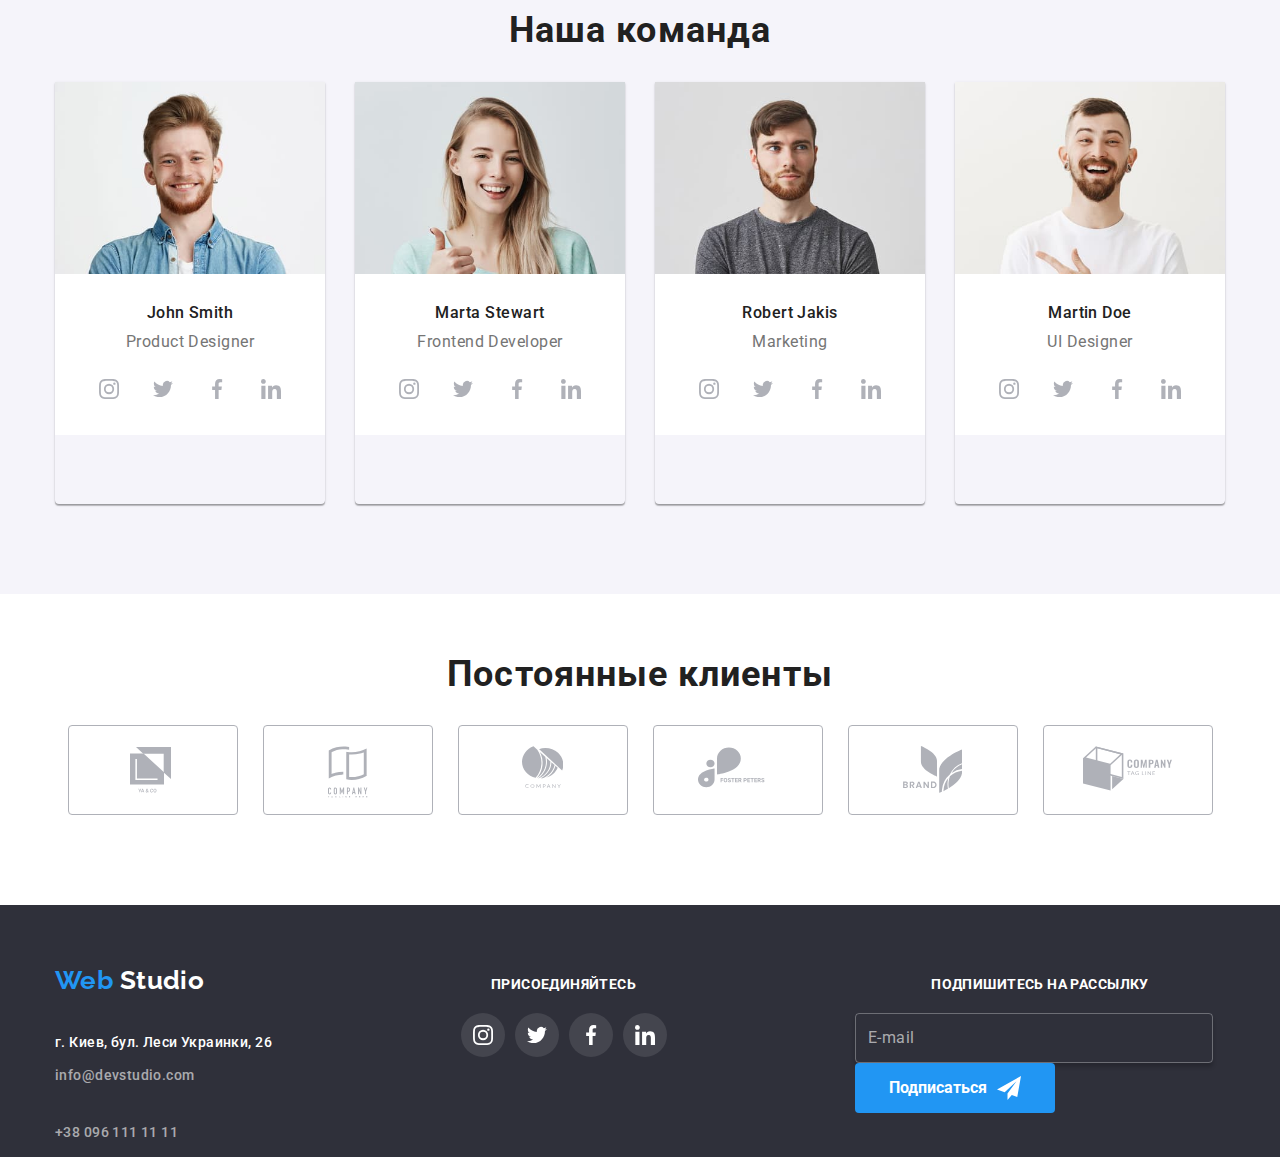
==== commit 4d11c157: "вносит правки" ====
--- a/index.html
+++ b/index.html
@@ -382,11 +382,13 @@
                                                 <input type="checkbox" name="check" class="check"/>
                                                 <span class="icon-check"></span>
                                                 Соглашаюсь с рассылкой и принимаю  
-                                                <a href="#" class="terms">  Условия договора</a>
+                                                <a href="#" class="terms">  Условия договора</a></span>
                                         </label>
                                         
                                         
-                                        <button type="submit"  class="btn send">Отправить</button>
+                                        <div class="form__btn">
+                                            <button type="submit" class="btn send">Отправить</button>
+                                        </div>
             
                                     </form>
 
--- a/css/main.min.css
+++ b/css/main.min.css
@@ -1,2 +1,2 @@
-/*! modern-normalize v0.6.0 | MIT License | https://github.com/sindresorhus/modern-normalize */*,*::before,*::after{-webkit-box-sizing:border-box;box-sizing:border-box}:root{-moz-tab-size:4;-o-tab-size:4;tab-size:4}html{line-height:1.15;-webkit-text-size-adjust:100%}body{margin:0}body{font-family:system-ui,-apple-system,"Segoe UI",Roboto,Helvetica,Arial,sans-serif,"Apple Color Emoji","Segoe UI Emoji"}hr{height:0}abbr[title]{-webkit-text-decoration:underline dotted;text-decoration:underline dotted}b,strong{font-weight:bolder}code,kbd,samp,pre{font-family:SFMono-Regular, Consolas, "Liberation Mono", Menlo, monospace;font-size:1em}small{font-size:80%}sub,sup{font-size:75%;line-height:0;position:relative;vertical-align:baseline}sub{bottom:-0.25em}sup{top:-0.5em}button,input,optgroup,select,textarea{font-family:inherit;font-size:100%;line-height:1.15;margin:0}button,select{text-transform:none}button,[type="button"],[type="reset"],[type="submit"]{-webkit-appearance:button}button::-moz-focus-inner,[type="button"]::-moz-focus-inner,[type="reset"]::-moz-focus-inner,[type="submit"]::-moz-focus-inner{border-style:none;padding:0}button:-moz-focusring,[type="button"]:-moz-focusring,[type="reset"]:-moz-focusring,[type="submit"]:-moz-focusring{outline:1px dotted ButtonText}fieldset{padding:0.35em 0.75em 0.625em}legend{padding:0}progress{vertical-align:baseline}[type="number"]::-webkit-inner-spin-button,[type="number"]::-webkit-outer-spin-button{height:auto}[type="search"]{-webkit-appearance:textfield;outline-offset:-2px}[type="search"]::-webkit-search-decoration{-webkit-appearance:none}::-webkit-file-upload-button{-webkit-appearance:button;font:inherit}summary{display:list-item}.logotype{display:inline-block}@media screen and (min-width: 768px) and (max-width: 1199px){.logotype{margin-right:81px}}@media screen and (min-width: 1200px){.logotype{margin-right:85px}}.logo{display:inline-block;color:#2196F3;text-decoration:none;font-family:Raleway,sans-serif;font-style:normal;font-weight:bold;font-size:26px;line-height:1.2}.logo-top{color:#212121;margin-left:7px}.logotype.footer{margin-right:0;margin-bottom:20px}.logo-bottom{color:#fff}ul{padding:0;margin-top:0;margin-bottom:0;list-style:none}a{text-decoration:none}img{display:block;max-width:100%;height:auto}body{margin:0;color:#757575;background-color:#fff;font-family:Roboto,sans-serif;font-style:normal;font-weight:500;font-size:14px;line-height:1.71;letter-spacing:0.03em}body.modal-open{overflow:hidden}.site-nav,.contact-info__list{padding:0;margin:0;list-style:none}.visually-hidden{position:absolute;width:1px;height:1px;margin:-1px;padding:0;border:0;clip:rect(0 0 0 0);overflow:hidden}.container{padding-left:15px;padding-right:15px;margin-left:auto;margin-right:auto}@media screen and (min-width: 480px){.container{width:480px}}@media screen and (min-width: 768px){.container{width:768px}}@media screen and (min-width: 1200px){.container{width:1200px}}.section{padding-top:60px;padding-bottom:60px}.section-title{margin-top:0;margin-bottom:30px;color:#212121;font-family:Roboto,sans-serif;font-style:normal;font-weight:bold;font-size:36px;line-height:1.16;text-align:center;letter-spacing:0.03em}.btn{display:-webkit-inline-box;display:-ms-inline-flexbox;display:inline-flex;min-width:200px;height:50px;padding:10px 32px;border-radius:4px;border:1px solid transparent;margin-left:auto;margin-right:auto;color:#fff;background-color:#2196F3;font-family:inherit;font-weight:bold;font-size:16px;line-height:1.88;-webkit-box-align:center;-ms-flex-align:center;align-items:center;text-align:center;cursor:pointer}.btn:hover,.btn:focus{color:#2196F3;background-color:#fff}.page-header__nav{color:#212121;font-weight:500;line-height:1.14;letter-spacing:0.02em;font-size:18px}@media screen and (min-width: 768px){.page-header__nav{font-size:14px;display:-webkit-box;display:-ms-flexbox;display:flex;-webkit-box-align:center;-ms-flex-align:center;align-items:center;-webkit-box-pack:center;-ms-flex-pack:center;justify-content:center}}@media screen and (min-width: 768px){.site-nav{display:-webkit-box;display:-ms-flexbox;display:flex}}@media screen and (max-width: 767px){.site-nav__item:not(:last-child){margin-bottom:40px}}@media screen and (min-width: 768px){.site-nav__item:not(:last-child){margin-right:50px}}@media screen and (max-width: 767px){.site-nav__item:last-child{margin-bottom:44px}}.site-nav__link{color:#212121;text-decoration:none;display:inline-block;-webkit-transition:color 250ms cubic-bezier(0.4, 0, 0.2, 1);transition:color 250ms cubic-bezier(0.4, 0, 0.2, 1);padding-top:8px;padding-bottom:8px}@media screen and (min-width: 768px){.site-nav__link{text-align:center;padding-top:32px;padding-bottom:32px}}.site-nav__link:hover,.site-nav__link:focus{color:#2196F3}.site-nav__link.current{position:relative;color:#2196F3}.site-nav__link.current::after{content:'';position:absolute;left:0;bottom:0;width:100%;height:4px;border-radius:2px;background-color:#2196F3}.page-header__contacts{display:-webkit-box;display:-ms-flexbox;display:flex;-webkit-box-align:center;-ms-flex-align:center;align-items:center;-webkit-box-pack:center;-ms-flex-pack:center;justify-content:center}@media screen and (min-width: 768px){.page-header__contacts{margin-left:auto}}@media screen and (min-width: 1200px){.page-header__contacts{display:-webkit-box;display:-ms-flexbox;display:flex}}.contact-info__list{font-weight:500;line-height:1.14;letter-spacing:0.02em}@media screen and (max-width: 767px){.contact-info__list{font-size:18px}}@media screen and (min-width: 768px){.contact-info__list{font-size:12px}}@media screen and (min-width: 1200px){.contact-info__list{display:-webkit-inline-box;display:-ms-inline-flexbox;display:inline-flex;font-size:14px}}@media screen and (min-width: 1200px){.contact-info__item:not(:last-child){margin-right:30px}}.contact-info__link{color:#757575;display:-webkit-inline-box;display:-ms-inline-flexbox;display:inline-flex;-webkit-box-align:center;-ms-flex-align:center;align-items:center;-webkit-box-pack:center;-ms-flex-pack:center;justify-content:center;text-decoration:none;cursor:pointer;-webkit-transition:color 250ms cubic-bezier(0.4, 0, 0.2, 1);transition:color 250ms cubic-bezier(0.4, 0, 0.2, 1)}@media screen and (max-width: 767px){.contact-info__link{padding-top:8px;padding-bottom:8px}}@media screen and (min-width: 768px){.contact-info__link{padding-top:5px;padding-bottom:5px}}@media screen and (min-width: 1200px){.contact-info__link{padding-top:10px;padding-bottom:10px}}.contact-info__link:hover,.contact-info__link:focus{color:#2196F3}.icon-letter{display:block;width:16px;height:12px;margin-right:10px;fill:currentColor}.icon-phone{display:block;width:10px;height:15px;margin-right:10px;fill:currentColor}.container.main-container{position:relative;height:60px;padding:0 15px;display:-webkit-box;display:-ms-flexbox;display:flex;-webkit-box-align:center;-ms-flex-align:center;align-items:center;-webkit-box-pack:justify;-ms-flex-pack:justify;justify-content:space-between}@media screen and (max-width: 767px){.container.main-container{width:480px}}@media screen and (min-width: 768px){.container.main-container{position:static;height:80px;-webkit-box-pack:start;-ms-flex-pack:start;justify-content:flex-start}}.menu__button{display:-webkit-inline-box;display:-ms-inline-flexbox;display:inline-flex;justify-self:flex-end;margin:0;padding:0;border:none;background-color:transparent}.menu__button--icon{display:inline-block;width:25px;height:25px;fill:currentColor}.menu__button--icon:hover,.menu__button--icon:focus{fill:#2196F3}@media screen and (min-width: 768px){.menu__button{display:none}}.menu__button--icon-close{display:none}.menu__button.is-open .menu__button--icon-close{display:inline-block}.menu__button.is-open .menu__button--icon-menu{display:none}.page-header__menu{background-color:#fff;border-top:1px solid #ECECEC;-webkit-box-shadow:0px 1px 3px rgba(0,0,0,0.16),0px 2px 4px rgba(0,0,0,0.08),0px 4px 8px rgba(0,0,0,0.04);box-shadow:0px 1px 3px rgba(0,0,0,0.16),0px 2px 4px rgba(0,0,0,0.08),0px 4px 8px rgba(0,0,0,0.04);padding:60px 15px;margin-left:auto;margin-right:auto}.page-header__menu.is-open{display:inline-block;text-align:center;z-index:3}@media screen and (min-width: 768px){.page-header__menu{border:none;-webkit-box-shadow:none;box-shadow:none}}@media screen and (max-width: 767px){.page-header__menu{display:none;position:absolute;top:100%;left:0;width:100%}}@media screen and (min-width: 768px){.page-header__menu{border:none;display:-webkit-box;display:-ms-flexbox;display:flex;-webkit-box-pack:justify;-ms-flex-pack:justify;justify-content:space-between;-webkit-box-flex:1;-ms-flex-positive:1;flex-grow:1;width:768px;height:80px;padding:0}}@media screen and (min-width: 1200px){.page-header__menu{width:1200px}}.hero{background-color:#E5E5E5;text-align:center;padding-top:200px;padding-bottom:200px}.hero-title{max-width:650px;margin-top:0;margin-bottom:30px;margin-left:auto;margin-right:auto;color:#fff;font-family:Roboto;font-style:normal;font-size:44px;line-height:1.2;text-transform:uppercase}.overlay{max-width:1600px;max-height:600px;margin-left:auto;margin-right:auto;background-image:-webkit-gradient(linear, left top, right top, from(rgba(47,48,58,0.8)), to(rgba(47,48,58,0.8))),url(../images/header.jpg);background-image:linear-gradient(to right, rgba(47,48,58,0.8), rgba(47,48,58,0.8)),url(../images/header.jpg);background-size:cover;background-position:center;background-repeat:no-repeat}.feature-list__item:not(:last-child){margin-bottom:30px}@media screen and (min-width: 768px) and (max-width: 1199px){.feature-list{display:-webkit-box;display:-ms-flexbox;display:flex;-ms-flex-wrap:wrap;flex-wrap:wrap}.feature-list__item{display:inline-block;width:354px}}@media screen and (min-width: 768px) and (max-width: 1199px){.feature-list__item:nth-last-child(-n+2){margin-bottom:30px}.feature-list__item:nth-child(2n+1){margin-right:30px}}@media screen and (min-width: 1200px){.feature-list{display:-webkit-box;display:-ms-flexbox;display:flex;-ms-flex-wrap:wrap;flex-wrap:wrap}.feature-list__item{width:270px}.feature-list__item:not(:last-child){margin-right:30px}}.title{margin-top:0;margin-bottom:10px;color:#212121;font-family:Roboto;font-style:normal;font-weight:bold;font-size:14px;line-height:1.2;text-transform:uppercase;text-align:center}@media screen and (min-width: 768px){.title{text-align:left}}.box{position:relative;display:block;-webkit-box-align:center;-ms-flex-align:center;align-items:center;padding-top:25px;padding-bottom:25px;margin-bottom:30px;border-radius:4px;background-color:#F5F4FA;-webkit-transition:background-color 250ms cubic-bezier(0.4, 0, 0.2, 1);transition:background-color 250ms cubic-bezier(0.4, 0, 0.2, 1)}.box:hover{background-color:#2196F3}.feature-list p{margin-top:0;margin-bottom:0;display:inline-block;width:100%;text-align:justify}@media screen and (min-width: 480px) and (max-width: 768px){.feature-list p{max-width:450px}}@media screen and (min-width: 768px) and (max-width: 1199px){.feature-list p{max-width:354px}}@media screen and (min-width: 1200px){.feature-list p{max-width:270px}}.box-icon{display:block;width:70px;height:70px;margin-right:auto;margin-left:auto;fill:currentColor}@media screen and (max-width: 1199px){.section.doing{display:none}}.work-list{display:-webkit-box;display:-ms-flexbox;display:flex}.work-list>li.item{display:block}.work-list .item:not(:last-child){margin-right:30px}.work-list .title{position:absolute;width:100%;bottom:0;right:0;color:#fff;background-color:rgba(47,48,58,0.8);border-radius:0px 0px 4px 4px;padding-top:27px;padding-bottom:27px;margin-bottom:0;font-weight:bold;line-height:1.14;letter-spacing:0.03em;text-align:center}.thumb{position:relative;max-width:370px;max-height:294px}.section.team{background-color:#F5F4FA}.team-list .item{margin-bottom:30px}.team-list .item:last-child{margin-bottom:0}@media screen and (min-width: 768px) and (max-width: 1199px){.team-list .item:nth-last-child(-n+2){margin-bottom:30px}.team-list .item:nth-child(2n+1){margin-right:30px}}@media screen and (min-width: 1200px){.team-list .item:not(:last-child){margin-right:30px}}@media screen and (min-width: 768px){.team-list{display:-webkit-box;display:-ms-flexbox;display:flex;-ms-flex-wrap:wrap;flex-wrap:wrap}}.card{max-width:100%;-webkit-box-shadow:0px 2px 1px rgba(0,0,0,0.2),0px 1px 1px rgba(0,0,0,0.14),0px 1px 3px rgba(0,0,0,0.12);box-shadow:0px 2px 1px rgba(0,0,0,0.2),0px 1px 1px rgba(0,0,0,0.14),0px 1px 3px rgba(0,0,0,0.12);border-radius:0px 0px 4px 4px;padding-bottom:0}@media screen and (min-width: 768px){.card{width:354px;height:422px}}@media screen and (min-width: 1200px){.card{width:270px;height:422px}}.card-team{background-color:#fff;padding-top:30px;padding-bottom:24px;margin-bottom:0}.socials_list{display:-webkit-box;display:-ms-flexbox;display:flex;-webkit-box-pack:center;-ms-flex-pack:center;justify-content:center;margin:0;padding:0}.social-link{position:relative;display:-webkit-box;display:-ms-flexbox;display:flex;width:44px;height:44px;-webkit-box-pack:center;-ms-flex-pack:center;justify-content:center;-webkit-box-align:center;-ms-flex-align:center;align-items:center;border-radius:50%;background-color:#fff;fill:#AFB1B8;-webkit-transition:fill 250ms cubic-bezier(0.4, 0, 0.2, 1),background-color 250ms cubic-bezier(0.4, 0, 0.2, 1);transition:fill 250ms cubic-bezier(0.4, 0, 0.2, 1),background-color 250ms cubic-bezier(0.4, 0, 0.2, 1)}.social-icon{display:block;width:20px;height:20px;fill:inherit}.social-item:not(:last-child){margin-right:10px}.team-title{margin-top:0;margin-bottom:10px;color:#212121;font-family:Roboto;font-style:normal;font-weight:500;font-size:16px;line-height:1.18;letter-spacing:0.03em;text-align:center}.team-title.position{margin-top:0;margin-bottom:16px;color:#757575;font-weight:normal;text-align:center}.social-link:hover{fill:#fff;background-color:#2196F3}.backdrop{position:fixed;top:0;left:0;width:100%;height:100%;background-color:rgba(0,0,0,0.2);padding:50px 30px;overflow-y:scroll}@media screen and (min-width: 1200px){.backdrop{position:fixed;top:0;left:0;z-index:10;width:100%;height:100%;background-color:rgba(0,0,0,0.2);-webkit-transition:opacity 250ms cubic-bezier(0.4, 0, 0.2, 1);transition:opacity 250ms cubic-bezier(0.4, 0, 0.2, 1)}}.backdrop.is-hidden,.backdrop-menu.is-hidden{opacity:0;pointer-events:none}.modal{padding:20px;background-color:#fff}@media (max-width: 767px){.modal{position:absolute;top:50%;left:50%;-webkit-transform:translate(-50%, -50%);transform:translate(-50%, -50%);max-width:500px;width:100%}}.modal{position:absolute;left:50%;top:50%;-webkit-transform:translate(-50%, -50%) scale(1);transform:translate(-50%, -50%) scale(1);-webkit-transition:-webkit-transform 250ms cubic-bezier(0.4, 0, 0.2, 1);transition:-webkit-transform 250ms cubic-bezier(0.4, 0, 0.2, 1);transition:transform 250ms cubic-bezier(0.4, 0, 0.2, 1);transition:transform 250ms cubic-bezier(0.4, 0, 0.2, 1), -webkit-transform 250ms cubic-bezier(0.4, 0, 0.2, 1);width:528px;height:581px;padding:40px;font-style:normal;font-weight:normal;font-size:14px;line-height:1.14;letter-spacing:0.01em;text-align:center;background-color:#fff;-webkit-box-shadow:0px 2px 1px rgba(0,0,0,0.2),0px 1px 1px rgba(0,0,0,0.14),0px 1px 3px rgba(0,0,0,0.12);box-shadow:0px 2px 1px rgba(0,0,0,0.2),0px 1px 1px rgba(0,0,0,0.14),0px 1px 3px rgba(0,0,0,0.12);border-radius:4px}.is-hidden .modal{-webkit-transform:translate(-50%, -50%) scale(0.5);transform:translate(-50%, -50%) scale(0.5)}.modal-title{margin-block:0;margin:0;margin-bottom:30px;font-family:Roboto;font-style:normal;font-weight:bold;font-size:20px;line-height:1.15;text-align:center;letter-spacing:0.03em;color:#212121}.form-field{position:relative;display:block;width:100%;margin-bottom:28px}.form-field.comm{margin-bottom:20px}.form-label{position:absolute;top:12px;left:42px;-webkit-transition:-webkit-transform 250ms cubic-bezier(0.4, 0, 0.2, 1);transition:-webkit-transform 250ms cubic-bezier(0.4, 0, 0.2, 1);transition:transform 250ms cubic-bezier(0.4, 0, 0.2, 1);transition:transform 250ms cubic-bezier(0.4, 0, 0.2, 1), -webkit-transform 250ms cubic-bezier(0.4, 0, 0.2, 1)}.form-label.comment{top:12px;left:12px}.btn.send{display:-webkit-inline-box;display:-ms-inline-flexbox;display:inline-flex;padding-left:55px;padding-right:55px}.form-input{margin:0;padding:12px;padding-left:42px;width:448px;height:40px;color:rgba(33,33,33,0.2);border-width:1px;border-style:solid;border-color:rgba(33,33,33,0.2);-webkit-box-sizing:border-box;box-sizing:border-box;border-radius:4px;-webkit-transition:border-color 250ms cubic-bezier(0.4, 0, 0.2, 1);transition:border-color 250ms cubic-bezier(0.4, 0, 0.2, 1)}.form-input.comment{height:120px;padding-top:12px;padding-left:16px;white-space:nowrap;resize:none}.policy{display:-webkit-box;display:-ms-flexbox;display:flex;font-style:normal;font-weight:normal;font-size:14px;line-height:1.71;letter-spacing:0.03em;-webkit-box-align:center;-ms-flex-align:center;align-items:center;margin-bottom:30px;cursor:pointer;color:#757575}.terms{display:block;margin-left:5px;text-decoration:underline;text-align:right;color:#2196F3}.check{position:absolute;width:1px;height:1px;margin:-1px;border:0;padding:0;clip:rect(0 0 0 0);overflow:hidden}.icon-check{display:inline-block;width:16px;height:15px;margin-right:9px;border:2px solid #212121;background-color:#fff;border-radius:2px;-webkit-transition:-webkit-transform 250ms cubic-bezier(0.4, 0, 0.2, 1);transition:-webkit-transform 250ms cubic-bezier(0.4, 0, 0.2, 1);transition:transform 250ms cubic-bezier(0.4, 0, 0.2, 1);transition:transform 250ms cubic-bezier(0.4, 0, 0.2, 1), -webkit-transform 250ms cubic-bezier(0.4, 0, 0.2, 1)}.check:checked+.icon-check{background-color:#2196F3;background-image:url(../images/icon-check.svg);background-size:cover;border-radius:2px;border-color:#2196F3;background-origin:border-box}.icon-input{position:absolute;top:50%;left:18px;width:18px;height:18px;-webkit-transform:translateY(-50%);transform:translateY(-50%);fill:#212121;-webkit-transition:fill 250ms cubic-bezier(0.4, 0, 0.2, 1);transition:fill 250ms cubic-bezier(0.4, 0, 0.2, 1)}.icon-close{display:-webkit-box;display:-ms-flexbox;display:flex;width:17px;height:17px;fill:currentColor;-webkit-transition:fill 250ms cubic-bezier(0.4, 0, 0.2, 1);transition:fill 250ms cubic-bezier(0.4, 0, 0.2, 1)}.close-btn{position:absolute;top:8px;right:8px;display:-webkit-inline-box;display:-ms-inline-flexbox;display:inline-flex;-webkit-box-align:center;-ms-flex-align:center;align-items:center;-webkit-box-pack:center;-ms-flex-pack:center;justify-content:center;width:30px;height:30px;padding:0;border:0;border-radius:50%;cursor:pointer;background-color:#fff;-webkit-box-shadow:0px 2px 1px rgba(0,0,0,0.2),0px 1px 1px rgba(0,0,0,0.14),0px 1px 3px rgba(0,0,0,0.12);box-shadow:0px 2px 1px rgba(0,0,0,0.2),0px 1px 1px rgba(0,0,0,0.14),0px 1px 3px rgba(0,0,0,0.12)}.close-btn:hover .icon-close{fill:#2196F3}.form-input:focus{border-color:#2196F3;color:#2196F3;outline:none;cursor:pointer}.form-input:focus+.form-label,.form-input:not(:placeholder-shown)+.form-label{color:#2196F3;-webkit-transform:translate(-30px, -30px);transform:translate(-30px, -30px)}.form-input:focus+.form-label.comment,.form-input:not(:placeholder-shown)+.form-label.comment{color:#2196F3;-webkit-transform:translateY(-30px);transform:translateY(-30px)}.form-input:focus ~ .icon-input,.form-input:not(:placeholder-shown) ~ .icon-input{fill:#2196F3}.clients-list{display:-webkit-box;display:-ms-flexbox;display:flex;-ms-flex-wrap:wrap;flex-wrap:wrap;-ms-flex-pack:distribute;justify-content:space-around}.client{position:relative;display:block;width:210px;height:90px;padding-top:20px;border:1px solid #AFB1B8;border-radius:4px;fill:#AFB1B8;-webkit-transition:fill 250ms cubic-bezier(0.4, 0, 0.2, 1),border-color 250ms cubic-bezier(0.4, 0, 0.2, 1);transition:fill 250ms cubic-bezier(0.4, 0, 0.2, 1),border-color 250ms cubic-bezier(0.4, 0, 0.2, 1)}@media screen and (min-width: 768px){.client{width:226px}}@media screen and (min-width: 1200px){.client{width:170px}}.client:hover{border-color:#2196F3;fill:#2196F3}.client-logo{position:relative;display:block;margin-right:auto;margin-left:auto;fill:inherit;-webkit-transform:scale(1);transform:scale(1);-webkit-transition:-webkit-transform 250ms cubic-bezier(0.4, 0, 0.2, 1);transition:-webkit-transform 250ms cubic-bezier(0.4, 0, 0.2, 1);transition:transform 250ms cubic-bezier(0.4, 0, 0.2, 1);transition:transform 250ms cubic-bezier(0.4, 0, 0.2, 1), -webkit-transform 250ms cubic-bezier(0.4, 0, 0.2, 1)}.client:hover .client-logo{-webkit-transform:scale(1.25);transform:scale(1.25)}.client:nth-last-child(-n+2){margin-bottom:30px}.page-footer{color:#fff;background:#2F303A}@media screen and (max-width: 767px){.page-footer{min-width:480px}}@media screen and (min-width: 768px){.page-footer{min-width:768px;display:-webkit-box;display:-ms-flexbox;display:flex;-webkit-box-align:center;-ms-flex-align:center;align-items:center;-webkit-box-pack:center;-ms-flex-pack:center;justify-content:center}}@media screen and (min-width: 1200px){.page-footer{min-width:1200px}}.page-footer__container{padding-top:60px;padding-bottom:60px}@media screen and (max-width: 767px){.page-footer__container{width:480px;height:603px}}@media screen and (min-width: 768px) and (max-width: 1199px){.page-footer__container{width:768px;height:463px;display:-webkit-inline-box;display:-ms-inline-flexbox;display:inline-flex;-ms-flex-wrap:wrap;flex-wrap:wrap;-webkit-box-align:start;-ms-flex-align:start;align-items:flex-start;-ms-flex-pack:distribute;justify-content:space-around}}@media screen and (min-width: 1200px){.page-footer__container{display:-webkit-inline-box;display:-ms-inline-flexbox;display:inline-flex;-ms-flex-wrap:nowrap;flex-wrap:nowrap;-webkit-box-align:baseline;-ms-flex-align:baseline;align-items:baseline;-webkit-box-pack:justify;-ms-flex-pack:justify;justify-content:space-between;width:1200px;height:252px;padding:60px 15px}}@media screen and (max-width: 767px){.page-footer__address{margin-bottom:60px}}@media screen and (min-width: 768px){.page-footer__address{display:-webkit-inline-box;display:-ms-inline-flexbox;display:inline-flex}}.address{display:-webkit-box;display:-ms-flexbox;display:flex;-webkit-box-orient:vertical;-webkit-box-direction:normal;-ms-flex-direction:column;flex-direction:column;color:#fff;font-size:14px;line-height:1.71;font-style:normal;text-align:center}@media screen and (min-width: 1200px){.address{text-align:left}}.address__text{margin-bottom:8px}@media screen and (min-width: 1200px){.address__text{margin-bottom:9px}}.address-link{display:inline-block;color:rgba(255,255,255,0.6);text-decoration:none}.address-link:not(:last-child){margin-bottom:8px}@media screen and (min-width: 768px){.address-link:not(:last-child){margin-bottom:9px}}.mailing__form{text-align:center}@media screen and (min-width: 768px){.mailing__form{display:inline-block;-ms-flex-item-align:end;align-self:flex-end}}@media screen and (min-width: 1200px){.mailing__form{text-align:left;-ms-flex-item-align:baseline;align-self:baseline}}@media screen and (min-width: 768px){.mailing{display:inline-block}}@media screen and (min-width: 1200px){.mailing{display:-webkit-box;display:-ms-flexbox;display:flex}}.mail-input{margin:0;width:450px;height:50px;padding:18px 12px;margin-bottom:20px;border:1px solid rgba(255,255,255,0.3);-webkit-box-shadow:0px 4px 4px rgba(0,0,0,0.2);box-shadow:0px 4px 4px rgba(0,0,0,0.2);border-radius:4px;background-color:transparent;color:rgba(255,255,255,0.6)}@media screen and (min-width: 768px){.mail-input{display:block}}@media screen and (min-width: 1200px){.mail-input{width:358px;margin-bottom:0;margin-right:12px}}.mail-input::-webkit-input-placeholder{font-size:16px;line-height:1.87;letter-spacing:0.03em;color:rgba(255,255,255,0.6)}.mail-input:-ms-input-placeholder{font-size:16px;line-height:1.87;letter-spacing:0.03em;color:rgba(255,255,255,0.6)}.mail-input::-ms-input-placeholder{font-size:16px;line-height:1.87;letter-spacing:0.03em;color:rgba(255,255,255,0.6)}.mail-input::placeholder{font-size:16px;line-height:1.87;letter-spacing:0.03em;color:rgba(255,255,255,0.6)}.btn.submit{display:-webkit-inline-box;display:-ms-inline-flexbox;display:inline-flex;-webkit-box-pack:start;-ms-flex-pack:start;justify-content:flex-start;padding:10px 29px}.submit-icon{width:24px;height:24px;margin-left:10px;-ms-flex-item-align:center;-ms-grid-row-align:center;align-self:center;fill:currentColor}.socials-list.footer{-webkit-box-pack:start;-ms-flex-pack:start;justify-content:flex-start}.social-link{background-color:rgba(255,255,255,0.1)}.social-icon.footer{fill:#fff}.page-header.portfolio{border-bottom:1px solid #ECECEC}.container.filtr{padding-top:94px;padding-bottom:50px}.container.projects{padding-top:0}.menu-nav .link:hover,.menu-nav .link:focus,.menu-nav .link:active{color:#fff;background-color:#2196F3}.btn.primary{position:relative;color:#212121;background-color:#F5F4FA;font-weight:500;font-size:16px;line-height:1.63;text-align:center;letter-spacing:0.03em;-webkit-transition:color 250ms cubic-bezier(0.4, 0, 0.2, 1),background-color 250ms cubic-bezier(0.4, 0, 0.2, 1);transition:color 250ms cubic-bezier(0.4, 0, 0.2, 1),background-color 250ms cubic-bezier(0.4, 0, 0.2, 1)}.filtr{min-width:30px;padding:6px 22px}.menu-nav{position:relative;display:-webkit-box;display:-ms-flexbox;display:flex;-webkit-box-pack:center;-ms-flex-pack:center;justify-content:center}.menu-nav .item:not(:last-child){margin-right:8px}.projects-list{display:-webkit-box;display:-ms-flexbox;display:flex;-ms-flex-wrap:wrap;flex-wrap:wrap}.project-thumb{position:relative;overflow:hidden}.p-txt{display:-webkit-box;display:-ms-flexbox;display:flex;width:322px;height:168px;color:#fff;position:absolute;top:50%;left:50%;opacity:0;-webkit-transform:translate(-50%, -50%);transform:translate(-50%, -50%);-webkit-transition:opacity 250ms cubic-bezier(0.4, 0, 0.2, 1);transition:opacity 250ms cubic-bezier(0.4, 0, 0.2, 1);font-weight:normal;font-size:18px;line-height:1.56;letter-spacing:0.03em}.card-overlay{position:absolute;top:0;left:0;width:100%;height:100%;background-color:rgba(33,150,243,0.9);-webkit-transform:translateY(100%);transform:translateY(100%);opacity:0;-webkit-transition:opacity 250ms cubic-bezier(0.4, 0, 0.2, 1),-webkit-transform 250ms cubic-bezier(0.4, 0, 0.2, 1);transition:opacity 250ms cubic-bezier(0.4, 0, 0.2, 1),-webkit-transform 250ms cubic-bezier(0.4, 0, 0.2, 1);transition:transform 250ms cubic-bezier(0.4, 0, 0.2, 1),opacity 250ms cubic-bezier(0.4, 0, 0.2, 1);transition:transform 250ms cubic-bezier(0.4, 0, 0.2, 1),opacity 250ms cubic-bezier(0.4, 0, 0.2, 1),-webkit-transform 250ms cubic-bezier(0.4, 0, 0.2, 1)}.projects-list>.item{width:370px;border:1px solid #eee;border-radius:5px;margin-right:30px;margin-bottom:30px;padding-bottom:20px}.projects-list>.item:hover{-webkit-box-shadow:1px 4px 6px rgba(0,0,0,0.16),0px 4px 4px rgba(0,0,0,0.06),0px 1px 1px rgba(0,0,0,0.12);box-shadow:1px 4px 6px rgba(0,0,0,0.16),0px 4px 4px rgba(0,0,0,0.06),0px 1px 1px rgba(0,0,0,0.12)}.projects-list>.item:hover .p-txt{opacity:1}.projects-list>.item:hover .card-overlay{-webkit-transform:translateY(0);transform:translateY(0);opacity:1}.projects-list>img{display:block}.projects-list>.item:nth-child(3n){margin-right:0}.projects-list>.item:nth-last-child(-n+3){margin-bottom:0}.profile{margin-left:24px}.title.project{margin-top:20px;margin-bottom:4px;text-transform:none;font-size:18px;line-height:1.2;text-align:left}.team-title.project{margin-top:0;margin-bottom:0;color:#757575;font-size:16px;line-height:1.88;text-align:left}.page-header.contacts{border-bottom:1px solid #ECECEC}
+/*! modern-normalize v0.6.0 | MIT License | https://github.com/sindresorhus/modern-normalize */*,*::before,*::after{-webkit-box-sizing:border-box;box-sizing:border-box}:root{-moz-tab-size:4;-o-tab-size:4;tab-size:4}html{line-height:1.15;-webkit-text-size-adjust:100%}body{margin:0}body{font-family:system-ui,-apple-system,"Segoe UI",Roboto,Helvetica,Arial,sans-serif,"Apple Color Emoji","Segoe UI Emoji"}hr{height:0}abbr[title]{-webkit-text-decoration:underline dotted;text-decoration:underline dotted}b,strong{font-weight:bolder}code,kbd,samp,pre{font-family:SFMono-Regular, Consolas, "Liberation Mono", Menlo, monospace;font-size:1em}small{font-size:80%}sub,sup{font-size:75%;line-height:0;position:relative;vertical-align:baseline}sub{bottom:-0.25em}sup{top:-0.5em}button,input,optgroup,select,textarea{font-family:inherit;font-size:100%;line-height:1.15;margin:0}button,select{text-transform:none}button,[type="button"],[type="reset"],[type="submit"]{-webkit-appearance:button}button::-moz-focus-inner,[type="button"]::-moz-focus-inner,[type="reset"]::-moz-focus-inner,[type="submit"]::-moz-focus-inner{border-style:none;padding:0}button:-moz-focusring,[type="button"]:-moz-focusring,[type="reset"]:-moz-focusring,[type="submit"]:-moz-focusring{outline:1px dotted ButtonText}fieldset{padding:0.35em 0.75em 0.625em}legend{padding:0}progress{vertical-align:baseline}[type="number"]::-webkit-inner-spin-button,[type="number"]::-webkit-outer-spin-button{height:auto}[type="search"]{-webkit-appearance:textfield;outline-offset:-2px}[type="search"]::-webkit-search-decoration{-webkit-appearance:none}::-webkit-file-upload-button{-webkit-appearance:button;font:inherit}summary{display:list-item}.logotype{display:inline-block}@media screen and (min-width: 768px) and (max-width: 1199px){.logotype{margin-right:81px}}@media screen and (min-width: 1200px){.logotype{margin-right:85px}}.logo{display:inline-block;color:#2196F3;text-decoration:none;font-family:Raleway,sans-serif;font-style:normal;font-weight:bold;font-size:26px;line-height:1.2}.logo-top{color:#212121;margin-left:7px}.logotype.footer{margin-right:0;margin-bottom:20px}.logo-bottom{color:#fff}ul{padding:0;margin-top:0;margin-bottom:0;list-style:none}a{text-decoration:none}img{display:block;max-width:100%;height:auto}body{margin:0;color:#757575;background-color:#fff;font-family:Roboto,sans-serif;font-style:normal;font-weight:500;font-size:14px;line-height:1.71;letter-spacing:0.03em}body.modal-open{overflow:hidden}.site-nav,.contact-info__list,.filter__list,.project__list{padding:0;margin:0;list-style:none}.visually-hidden{position:absolute;width:1px;height:1px;margin:-1px;padding:0;border:0;clip:rect(0 0 0 0);overflow:hidden}.container{padding-left:15px;padding-right:15px;margin-left:auto;margin-right:auto}@media screen and (min-width: 480px){.container{width:480px}}@media screen and (min-width: 768px){.container{width:768px}}@media screen and (min-width: 1200px){.container{width:1200px}}.section{padding-top:60px;padding-bottom:60px}.section-title{margin-top:0;margin-bottom:30px;color:#212121;font-family:Roboto,sans-serif;font-style:normal;font-weight:bold;font-size:36px;line-height:1.16;text-align:center;letter-spacing:0.03em}.btn{display:-webkit-inline-box;display:-ms-inline-flexbox;display:inline-flex;min-width:200px;height:50px;padding:10px 32px;border-radius:4px;border:1px solid transparent;margin-left:auto;margin-right:auto;color:#fff;background-color:#2196F3;font-family:inherit;font-weight:bold;font-size:16px;line-height:1.88;-webkit-box-align:center;-ms-flex-align:center;align-items:center;text-align:center;cursor:pointer}.btn:hover,.btn:focus{color:#2196F3;background-color:#fff}.page-header__nav{color:#212121;font-weight:500;line-height:1.14;letter-spacing:0.02em;font-size:18px}@media screen and (min-width: 768px){.page-header__nav{font-size:14px;display:-webkit-box;display:-ms-flexbox;display:flex;-webkit-box-align:center;-ms-flex-align:center;align-items:center;-webkit-box-pack:center;-ms-flex-pack:center;justify-content:center}}@media screen and (min-width: 768px){.site-nav{display:-webkit-box;display:-ms-flexbox;display:flex}}@media screen and (max-width: 767px){.site-nav__item:not(:last-child){margin-bottom:40px}}@media screen and (min-width: 768px){.site-nav__item:not(:last-child){margin-right:50px}}@media screen and (max-width: 767px){.site-nav__item:last-child{margin-bottom:44px}}.site-nav__link{color:#212121;text-decoration:none;display:inline-block;-webkit-transition:color 250ms cubic-bezier(0.4, 0, 0.2, 1);transition:color 250ms cubic-bezier(0.4, 0, 0.2, 1);padding-top:8px;padding-bottom:8px}@media screen and (min-width: 768px){.site-nav__link{text-align:center;padding-top:32px;padding-bottom:32px}}.site-nav__link:hover,.site-nav__link:focus{color:#2196F3}.site-nav__link.current{position:relative;color:#2196F3}.site-nav__link.current::after{content:'';position:absolute;left:0;bottom:0;width:100%;height:4px;border-radius:2px;background-color:#2196F3}.page-header__contacts{display:-webkit-box;display:-ms-flexbox;display:flex;-webkit-box-align:center;-ms-flex-align:center;align-items:center;-webkit-box-pack:center;-ms-flex-pack:center;justify-content:center}@media screen and (min-width: 768px){.page-header__contacts{margin-left:auto}}@media screen and (min-width: 1200px){.page-header__contacts{display:-webkit-box;display:-ms-flexbox;display:flex}}.contact-info__list{font-weight:500;line-height:1.14;letter-spacing:0.02em}@media screen and (max-width: 767px){.contact-info__list{font-size:18px}}@media screen and (min-width: 768px){.contact-info__list{font-size:12px}}@media screen and (min-width: 1200px){.contact-info__list{display:-webkit-inline-box;display:-ms-inline-flexbox;display:inline-flex;font-size:14px}}@media screen and (min-width: 1200px){.contact-info__item:not(:last-child){margin-right:30px}}.contact-info__link{color:#757575;display:-webkit-inline-box;display:-ms-inline-flexbox;display:inline-flex;-webkit-box-align:center;-ms-flex-align:center;align-items:center;-webkit-box-pack:center;-ms-flex-pack:center;justify-content:center;text-decoration:none;cursor:pointer;-webkit-transition:color 250ms cubic-bezier(0.4, 0, 0.2, 1);transition:color 250ms cubic-bezier(0.4, 0, 0.2, 1)}@media screen and (max-width: 767px){.contact-info__link{padding-top:8px;padding-bottom:8px}}@media screen and (min-width: 768px){.contact-info__link{padding-top:5px;padding-bottom:5px}}@media screen and (min-width: 1200px){.contact-info__link{padding-top:10px;padding-bottom:10px}}.contact-info__link:hover,.contact-info__link:focus{color:#2196F3}.icon-letter{display:block;width:16px;height:12px;margin-right:10px;fill:currentColor}.icon-phone{display:block;width:10px;height:15px;margin-right:10px;fill:currentColor}.container.main-container{position:relative;height:60px;padding:0 15px;display:-webkit-box;display:-ms-flexbox;display:flex;-webkit-box-align:center;-ms-flex-align:center;align-items:center;-webkit-box-pack:justify;-ms-flex-pack:justify;justify-content:space-between}@media screen and (max-width: 767px){.container.main-container{width:480px}}@media screen and (min-width: 768px){.container.main-container{position:static;height:80px;-webkit-box-pack:start;-ms-flex-pack:start;justify-content:flex-start}}.menu__button{display:-webkit-inline-box;display:-ms-inline-flexbox;display:inline-flex;justify-self:flex-end;margin:0;padding:0;border:none;background-color:transparent}.menu__button--icon{display:inline-block;width:25px;height:25px;fill:currentColor}.menu__button--icon:hover,.menu__button--icon:focus{fill:#2196F3}@media screen and (min-width: 768px){.menu__button{display:none}}.menu__button--icon-close{display:none}.menu__button.is-open .menu__button--icon-close{display:inline-block}.menu__button.is-open .menu__button--icon-menu{display:none}.page-header__menu{background-color:#fff;border-top:1px solid #ECECEC;-webkit-box-shadow:0px 1px 3px rgba(0,0,0,0.16),0px 2px 4px rgba(0,0,0,0.08),0px 4px 8px rgba(0,0,0,0.04);box-shadow:0px 1px 3px rgba(0,0,0,0.16),0px 2px 4px rgba(0,0,0,0.08),0px 4px 8px rgba(0,0,0,0.04);padding:60px 15px;margin-left:auto;margin-right:auto}.page-header__menu.is-open{display:inline-block;text-align:center;z-index:3}@media screen and (min-width: 768px){.page-header__menu{border:none;-webkit-box-shadow:none;box-shadow:none}}@media screen and (max-width: 767px){.page-header__menu{display:none;position:absolute;top:100%;left:0;width:100%}}@media screen and (min-width: 768px){.page-header__menu{border:none;display:-webkit-box;display:-ms-flexbox;display:flex;-webkit-box-pack:justify;-ms-flex-pack:justify;justify-content:space-between;-webkit-box-flex:1;-ms-flex-positive:1;flex-grow:1;width:768px;height:80px;padding:0}}@media screen and (min-width: 1200px){.page-header__menu{width:1200px}}.hero{background-color:#E5E5E5;text-align:center;padding-top:200px;padding-bottom:200px}.hero-title{max-width:650px;margin-top:0;margin-bottom:30px;margin-left:auto;margin-right:auto;color:#fff;font-family:Roboto;font-style:normal;font-size:44px;line-height:1.2;text-transform:uppercase}.overlay{max-width:1600px;max-height:600px;margin-left:auto;margin-right:auto;background-image:-webkit-gradient(linear, left top, right top, from(rgba(47,48,58,0.8)), to(rgba(47,48,58,0.8))),url(../images/header.jpg);background-image:linear-gradient(to right, rgba(47,48,58,0.8), rgba(47,48,58,0.8)),url(../images/header.jpg);background-size:cover;background-position:center;background-repeat:no-repeat}.feature-list__item:not(:last-child){margin-bottom:30px}@media screen and (min-width: 768px) and (max-width: 1199px){.feature-list{display:-webkit-box;display:-ms-flexbox;display:flex;-ms-flex-wrap:wrap;flex-wrap:wrap}.feature-list__item{display:inline-block;width:354px}}@media screen and (min-width: 768px) and (max-width: 1199px){.feature-list__item:nth-last-child(-n+2){margin-bottom:30px}.feature-list__item:nth-child(2n+1){margin-right:30px}}@media screen and (min-width: 1200px){.feature-list{display:-webkit-box;display:-ms-flexbox;display:flex;-ms-flex-wrap:wrap;flex-wrap:wrap}.feature-list__item{width:270px}.feature-list__item:not(:last-child){margin-right:30px}}.title{margin-top:0;margin-bottom:10px;color:#212121;font-family:Roboto;font-style:normal;font-weight:bold;font-size:14px;line-height:1.2;text-transform:uppercase;text-align:center}@media screen and (min-width: 768px){.title{text-align:left}}.box{position:relative;display:block;-webkit-box-align:center;-ms-flex-align:center;align-items:center;padding-top:25px;padding-bottom:25px;margin-bottom:30px;border-radius:4px;background-color:#F5F4FA;-webkit-transition:background-color 250ms cubic-bezier(0.4, 0, 0.2, 1);transition:background-color 250ms cubic-bezier(0.4, 0, 0.2, 1)}.box:hover{background-color:#2196F3}.feature-list p{margin-top:0;margin-bottom:0;display:inline-block;width:100%;text-align:justify}@media screen and (min-width: 480px) and (max-width: 768px){.feature-list p{max-width:450px}}@media screen and (min-width: 768px) and (max-width: 1199px){.feature-list p{max-width:354px}}@media screen and (min-width: 1200px){.feature-list p{max-width:270px}}.box-icon{display:block;width:70px;height:70px;margin-right:auto;margin-left:auto;fill:currentColor}@media screen and (max-width: 1199px){.section.doing{display:none}}.work-list{display:-webkit-box;display:-ms-flexbox;display:flex}.work-list>li.item{display:block}.work-list .item:not(:last-child){margin-right:30px}.work-list .title{position:absolute;width:100%;bottom:0;right:0;color:#fff;background-color:rgba(47,48,58,0.8);border-radius:0px 0px 4px 4px;padding-top:27px;padding-bottom:27px;margin-bottom:0;font-weight:bold;line-height:1.14;letter-spacing:0.03em;text-align:center}.thumb{position:relative;max-width:370px;max-height:294px}.section.team{background-color:#F5F4FA}.team-list .item{margin-bottom:30px}.team-list .item:last-child{margin-bottom:0}@media screen and (min-width: 768px) and (max-width: 1199px){.team-list .item:nth-last-child(-n+2){margin-bottom:30px}.team-list .item:nth-child(2n+1){margin-right:30px}}@media screen and (min-width: 1200px){.team-list .item:not(:last-child){margin-right:30px}}@media screen and (min-width: 768px){.team-list{display:-webkit-box;display:-ms-flexbox;display:flex;-ms-flex-wrap:wrap;flex-wrap:wrap}}.card{max-width:100%;-webkit-box-shadow:0px 2px 1px rgba(0,0,0,0.2),0px 1px 1px rgba(0,0,0,0.14),0px 1px 3px rgba(0,0,0,0.12);box-shadow:0px 2px 1px rgba(0,0,0,0.2),0px 1px 1px rgba(0,0,0,0.14),0px 1px 3px rgba(0,0,0,0.12);border-radius:0px 0px 4px 4px;padding-bottom:0}@media screen and (min-width: 768px){.card{width:354px;height:422px}}@media screen and (min-width: 1200px){.card{width:270px;height:422px}}.card-team{background-color:#fff;padding-top:30px;padding-bottom:24px;margin-bottom:0}.socials_list{display:-webkit-box;display:-ms-flexbox;display:flex;-webkit-box-pack:center;-ms-flex-pack:center;justify-content:center;margin:0;padding:0}.social-link{position:relative;display:-webkit-box;display:-ms-flexbox;display:flex;width:44px;height:44px;-webkit-box-pack:center;-ms-flex-pack:center;justify-content:center;-webkit-box-align:center;-ms-flex-align:center;align-items:center;border-radius:50%;background-color:#fff;fill:#AFB1B8;-webkit-transition:fill 250ms cubic-bezier(0.4, 0, 0.2, 1),background-color 250ms cubic-bezier(0.4, 0, 0.2, 1);transition:fill 250ms cubic-bezier(0.4, 0, 0.2, 1),background-color 250ms cubic-bezier(0.4, 0, 0.2, 1)}.social-icon{display:block;width:20px;height:20px;fill:inherit}.social-item:not(:last-child){margin-right:10px}.team-title{margin-top:0;margin-bottom:10px;color:#212121;font-family:Roboto;font-style:normal;font-weight:500;font-size:16px;line-height:1.18;letter-spacing:0.03em;text-align:center}.team-title.position{margin-top:0;margin-bottom:16px;color:#757575;font-weight:normal;text-align:center}.social-link:hover{fill:#fff;background-color:#2196F3}.backdrop{position:fixed;top:0;left:0;width:100%;height:100%;background-color:rgba(0,0,0,0.2);padding:93px 15px;overflow-y:scroll;z-index:7;opacity:1;-webkit-transition:opacity 250ms cubic-bezier(0.4, 0, 0.2, 1);transition:opacity 250ms cubic-bezier(0.4, 0, 0.2, 1)}.backdrop.is-hidden{opacity:0;pointer-events:none}@media screen and (min-width: 1200px){.backdrop{position:fixed;top:0;left:0;width:100%;height:100%}}.modal{position:relative;margin:auto;background-color:#fff;line-height:1.14;letter-spacing:0.01em;-webkit-box-shadow:0px 2px 1px rgba(0,0,0,0.2),0px 1px 1px rgba(0,0,0,0.14),0px 1px 3px rgba(0,0,0,0.12);box-shadow:0px 2px 1px rgba(0,0,0,0.2),0px 1px 1px rgba(0,0,0,0.14),0px 1px 3px rgba(0,0,0,0.12);border-radius:4px}@media screen and (min-width: 767px) and (max-width: 1199px){.modal{max-width:450px;width:100%;height:auto}}@media screen and (min-width: 1200px){.modal{position:absolute;top:50%;left:50%;-webkit-transform:translate(-50%, -50%) scale(1);transform:translate(-50%, -50%) scale(1);-webkit-transition:-webkit-transform 250ms cubic-bezier(0.4, 0, 0.2, 1);transition:-webkit-transform 250ms cubic-bezier(0.4, 0, 0.2, 1);transition:transform 250ms cubic-bezier(0.4, 0, 0.2, 1);transition:transform 250ms cubic-bezier(0.4, 0, 0.2, 1), -webkit-transform 250ms cubic-bezier(0.4, 0, 0.2, 1);max-width:528px;width:100%;height:581px;padding:40px}.modal.is-hidden{-webkit-transform:translate(-50%, -50%) scale(0.5);transform:translate(-50%, -50%) scale(0.5)}}.modal-title{margin-block:0;margin-bottom:30px;font-weight:bold;font-size:20px;line-height:1.5;text-align:center;letter-spacing:0.03em;color:#212121}@media screen and (min-width: 1200px){.modal-title{line-height:1.15}}.form{width:370px}@media screen and (max-width: 1199px){.form{max-width:370px;width:100%}}@media screen and (min-width: 1200px){.form{max-width:448px;width:100%}}.form-field{position:relative;display:block;width:100%;margin-bottom:28px}.form-field.comm{margin-bottom:20px}.form-label{position:absolute;top:12px;left:42px;-webkit-transition:-webkit-transform 250ms cubic-bezier(0.4, 0, 0.2, 1);transition:-webkit-transform 250ms cubic-bezier(0.4, 0, 0.2, 1);transition:transform 250ms cubic-bezier(0.4, 0, 0.2, 1);transition:transform 250ms cubic-bezier(0.4, 0, 0.2, 1), -webkit-transform 250ms cubic-bezier(0.4, 0, 0.2, 1)}.form-label.comment{top:12px;left:12px}.form__btn{text-align:center}.btn.send{display:-webkit-inline-box;display:-ms-inline-flexbox;display:inline-flex;padding:10px 55px;-webkit-transform:scale(1);transform:scale(1);-webkit-transition:-webkit-transform 250ms cubic-bezier(0.4, 0, 0.2, 1);transition:-webkit-transform 250ms cubic-bezier(0.4, 0, 0.2, 1);transition:transform 250ms cubic-bezier(0.4, 0, 0.2, 1);transition:transform 250ms cubic-bezier(0.4, 0, 0.2, 1), -webkit-transform 250ms cubic-bezier(0.4, 0, 0.2, 1)}.btn.send:hover,.btn.send:focus{-webkit-transform:scale(1.1);transform:scale(1.1)}.form-input{margin:0;padding:12px 16px 12px 42px;width:100%;height:40px;color:rgba(33,33,33,0.2);border-width:1px;border-style:solid;border-color:rgba(33,33,33,0.2);-webkit-box-sizing:border-box;box-sizing:border-box;border-radius:4px;-webkit-transition:border-color 250ms cubic-bezier(0.4, 0, 0.2, 1);transition:border-color 250ms cubic-bezier(0.4, 0, 0.2, 1)}.form-input.comment{width:100%;height:120px;padding-top:12px;padding-left:16px;white-space:nowrap;resize:none}.policy{display:inline-block;width:346px;font-size:12px;line-height:1.16;letter-spacing:0.03em;cursor:pointer;margin-left:8px;color:#757575}@media screen and (min-width: 1200px){.policy{font-size:14px;line-height:1.71}}.terms{display:inline-block;text-decoration:underline;color:#2196F3}.check{position:absolute;width:1px;height:1px;margin:-1px;border:0;padding:0;clip:rect(0 0 0 0);overflow:hidden}.icon-check{display:inline-block;width:16px;height:15px;margin-right:9px;border:2px solid #212121;background-color:#fff;border-radius:2px;-webkit-transition:-webkit-transform 250ms cubic-bezier(0.4, 0, 0.2, 1);transition:-webkit-transform 250ms cubic-bezier(0.4, 0, 0.2, 1);transition:transform 250ms cubic-bezier(0.4, 0, 0.2, 1);transition:transform 250ms cubic-bezier(0.4, 0, 0.2, 1), -webkit-transform 250ms cubic-bezier(0.4, 0, 0.2, 1)}.check:checked+.icon-check{background-color:#2196F3;background-image:url(../images/icon-check.svg);background-size:cover;border-radius:2px;border-color:#2196F3;background-origin:border-box}.icon-input{position:absolute;top:50%;left:18px;width:18px;height:18px;-webkit-transform:translateY(-50%);transform:translateY(-50%);fill:#212121;-webkit-transition:fill 250ms cubic-bezier(0.4, 0, 0.2, 1);transition:fill 250ms cubic-bezier(0.4, 0, 0.2, 1)}.icon-close{display:-webkit-box;display:-ms-flexbox;display:flex;width:17px;height:17px;fill:currentColor;-webkit-transition:fill 250ms cubic-bezier(0.4, 0, 0.2, 1);transition:fill 250ms cubic-bezier(0.4, 0, 0.2, 1)}.close-btn{position:absolute;top:0;right:0;-webkit-transform:translate(-8px, 8px);transform:translate(-8px, 8px);display:-webkit-inline-box;display:-ms-inline-flexbox;display:inline-flex;-webkit-box-align:center;-ms-flex-align:center;align-items:center;-webkit-box-pack:center;-ms-flex-pack:center;justify-content:center;width:30px;height:30px;padding:0;border:0;border-radius:50%;cursor:pointer;background-color:#fff;-webkit-box-shadow:0px 2px 1px rgba(0,0,0,0.2),0px 1px 1px rgba(0,0,0,0.14),0px 1px 3px rgba(0,0,0,0.12);box-shadow:0px 2px 1px rgba(0,0,0,0.2),0px 1px 1px rgba(0,0,0,0.14),0px 1px 3px rgba(0,0,0,0.12)}.close-btn:hover .icon-close,.close-btn:focus .icon-close{fill:#2196F3}.form-input:focus{border-color:#2196F3;color:#2196F3;outline:none;cursor:pointer}.form-input:focus+.form-label,.form-input:not(:placeholder-shown)+.form-label{color:#2196F3;-webkit-transform:translate(-30px, -30px);transform:translate(-30px, -30px)}.form-input:focus+.form-label.comment,.form-input:not(:placeholder-shown)+.form-label.comment{color:#2196F3;-webkit-transform:translateY(-30px);transform:translateY(-30px)}.form-input:focus ~ .icon-input,.form-input:not(:placeholder-shown) ~ .icon-input{fill:#2196F3}.clients-list{display:-webkit-box;display:-ms-flexbox;display:flex;-ms-flex-wrap:wrap;flex-wrap:wrap;-ms-flex-pack:distribute;justify-content:space-around}.client{position:relative;display:block;width:210px;height:90px;padding-top:20px;border:1px solid #AFB1B8;border-radius:4px;fill:#AFB1B8;-webkit-transition:fill 250ms cubic-bezier(0.4, 0, 0.2, 1),border-color 250ms cubic-bezier(0.4, 0, 0.2, 1);transition:fill 250ms cubic-bezier(0.4, 0, 0.2, 1),border-color 250ms cubic-bezier(0.4, 0, 0.2, 1)}@media screen and (min-width: 768px){.client{width:226px}}@media screen and (min-width: 1200px){.client{width:170px}}.client:hover{border-color:#2196F3;fill:#2196F3}.client-logo{position:relative;display:block;margin-right:auto;margin-left:auto;fill:inherit;-webkit-transform:scale(1);transform:scale(1);-webkit-transition:-webkit-transform 250ms cubic-bezier(0.4, 0, 0.2, 1);transition:-webkit-transform 250ms cubic-bezier(0.4, 0, 0.2, 1);transition:transform 250ms cubic-bezier(0.4, 0, 0.2, 1);transition:transform 250ms cubic-bezier(0.4, 0, 0.2, 1), -webkit-transform 250ms cubic-bezier(0.4, 0, 0.2, 1)}.client:hover .client-logo{-webkit-transform:scale(1.25);transform:scale(1.25)}.client:nth-last-child(-n+2){margin-bottom:30px}.page-footer{color:#fff;background:#2F303A}@media screen and (max-width: 767px){.page-footer{min-width:480px}}@media screen and (min-width: 768px){.page-footer{min-width:768px;display:-webkit-box;display:-ms-flexbox;display:flex;-webkit-box-align:center;-ms-flex-align:center;align-items:center;-webkit-box-pack:center;-ms-flex-pack:center;justify-content:center}}@media screen and (min-width: 1200px){.page-footer{min-width:1200px}}.page-footer__container{padding-top:60px;padding-bottom:60px}@media screen and (max-width: 767px){.page-footer__container{width:480px;height:603px}}@media screen and (min-width: 768px) and (max-width: 1199px){.page-footer__container{width:768px;height:463px;display:-webkit-inline-box;display:-ms-inline-flexbox;display:inline-flex;-ms-flex-wrap:wrap;flex-wrap:wrap;-webkit-box-align:start;-ms-flex-align:start;align-items:flex-start;-ms-flex-pack:distribute;justify-content:space-around}}@media screen and (min-width: 1200px){.page-footer__container{display:-webkit-inline-box;display:-ms-inline-flexbox;display:inline-flex;-ms-flex-wrap:nowrap;flex-wrap:nowrap;-webkit-box-align:baseline;-ms-flex-align:baseline;align-items:baseline;-webkit-box-pack:justify;-ms-flex-pack:justify;justify-content:space-between;width:1200px;height:252px;padding:60px 15px}}@media screen and (max-width: 767px){.page-footer__address{margin-bottom:60px}}@media screen and (min-width: 768px){.page-footer__address{display:-webkit-inline-box;display:-ms-inline-flexbox;display:inline-flex}}.address{display:-webkit-box;display:-ms-flexbox;display:flex;-webkit-box-orient:vertical;-webkit-box-direction:normal;-ms-flex-direction:column;flex-direction:column;color:#fff;font-size:14px;line-height:1.71;font-style:normal;text-align:center}@media screen and (min-width: 1200px){.address{text-align:left}}.address__text{margin-bottom:8px}@media screen and (min-width: 1200px){.address__text{margin-bottom:9px}}.address-link{display:inline-block;color:rgba(255,255,255,0.6);text-decoration:none}.address-link:not(:last-child){margin-bottom:8px}@media screen and (min-width: 768px){.address-link:not(:last-child){margin-bottom:9px}}.mailing{text-align:center}@media screen and (min-width: 768px){.mailing{display:inline-block;-ms-flex-item-align:end;align-self:flex-end}}@media screen and (min-width: 1200px){.mailing{text-align:left;-ms-flex-item-align:baseline;align-self:baseline}}@media screen and (min-width: 768px){.mailing__form{display:inline-block}}@media screen and (min-width: 1200px){.mailing__form{display:-webkit-box;display:-ms-flexbox;display:flex;position:relative}}.join{display:block;margin-bottom:20px;font-family:Roboto;font-style:normal;font-weight:bold;font-size:14px;line-height:1.14;text-align:center;text-transform:uppercase}.mail-input{margin:0;width:450px;height:50px;padding:18px 12px;margin-bottom:20px;border:1px solid rgba(255,255,255,0.3);-webkit-box-shadow:0px 4px 4px rgba(0,0,0,0.2);box-shadow:0px 4px 4px rgba(0,0,0,0.2);border-radius:4px;background-color:transparent;color:rgba(255,255,255,0.6)}@media screen and (min-width: 768px){.mail-input{display:block}}@media screen and (min-width: 1200px){.mail-input{width:358px;margin-bottom:0;margin-right:12px}}.mail-input::-webkit-input-placeholder{font-size:16px;line-height:1.87;letter-spacing:0.03em;color:rgba(255,255,255,0.6)}.mail-input:-ms-input-placeholder{font-size:16px;line-height:1.87;letter-spacing:0.03em;color:rgba(255,255,255,0.6)}.mail-input::-ms-input-placeholder{font-size:16px;line-height:1.87;letter-spacing:0.03em;color:rgba(255,255,255,0.6)}.mail-input::placeholder{font-size:16px;line-height:1.87;letter-spacing:0.03em;color:rgba(255,255,255,0.6)}.btn.submit{display:-webkit-inline-box;display:-ms-inline-flexbox;display:inline-flex;-webkit-box-pack:center;-ms-flex-pack:center;justify-content:center;padding:10px 29px}.submit-icon{width:24px;height:24px;margin-left:10px;-ms-flex-item-align:center;-ms-grid-row-align:center;align-self:center;fill:currentColor}.socials-list.footer{-webkit-box-pack:start;-ms-flex-pack:start;justify-content:flex-start}.social-link{background-color:rgba(255,255,255,0.1)}.social-icon.footer{fill:#fff}.page-header.portfolio{border-bottom:1px solid #ECECEC}.project__container{padding-top:94px;padding-bottom:50px}.container.projects{padding-top:0}.filter__list .link:hover,.filter__list .link:focus,.filter__list .link:active{color:#fff;background-color:#2196F3}.btn.primary{position:relative;color:#212121;background-color:#F5F4FA;font-weight:500;font-size:16px;line-height:1.63;text-align:center;letter-spacing:0.03em;-webkit-transition:color 250ms cubic-bezier(0.4, 0, 0.2, 1),background-color 250ms cubic-bezier(0.4, 0, 0.2, 1);transition:color 250ms cubic-bezier(0.4, 0, 0.2, 1),background-color 250ms cubic-bezier(0.4, 0, 0.2, 1)}.filtr{min-width:30px;padding:6px 22px}.filter__list{display:-webkit-box;display:-ms-flexbox;display:flex;margin-bottom:40px}@media screen and (max-width: 767px){.filter__list{-ms-flex-wrap:wrap;flex-wrap:wrap}}@media screen and (min-width: 768px){.filter__list{-webkit-box-pack:center;-ms-flex-pack:center;justify-content:center}}@media screen and (min-width: 1200px){.filter__list{margin-bottom:50px}}.filter__item:not(:last-child){margin-right:8px}@media screen and (max-width: 767px){.filter__item:nth-child(-n+3){margin-bottom:15px}}@media screen and (max-width: 767px){.project__list{text-align:center}}@media screen and (min-width: 768px){.project__list{display:-webkit-box;display:-ms-flexbox;display:flex;-ms-flex-wrap:wrap;flex-wrap:wrap;margin:-15px}}@media screen and (max-width: 767px){.project__item{width:450px}.project__item:not(:last-child){margin-bottom:30px}}@media screen and (min-width: 768px){.project__item{-ms-flex-preferred-size:calc((100% - 2 * 30px) / 2);flex-basis:calc((100% - 2 * 30px) / 2);margin:15px}}@media screen and (min-width: 1200px){.project__item{-ms-flex-preferred-size:calc((100% - 3 * 30px) / 3);flex-basis:calc((100% - 3 * 30px) / 3);margin:15px}}.project__item:hover,.project__item:focus{-webkit-box-shadow:1px 4px 6px rgba(0,0,0,0.16),0px 4px 4px rgba(0,0,0,0.06),0px 1px 1px rgba(0,0,0,0.12);box-shadow:1px 4px 6px rgba(0,0,0,0.16),0px 4px 4px rgba(0,0,0,0.06),0px 1px 1px rgba(0,0,0,0.12)}.project__text{position:absolute;bottom:0;left:0;width:100%;height:100%;padding:63px 24px;color:#fff;font-size:18px;line-height:1.56}.project__title{margin-bottom:4px;color:#212121;font-weight:bold;font-size:18px;line-height:2;letter-spacing:0.06em}.project__filter{color:#757575;font-size:16px;line-height:1.87}.projects-list{display:-webkit-box;display:-ms-flexbox;display:flex;-ms-flex-wrap:wrap;flex-wrap:wrap}.project-thumb{position:relative;overflow:hidden}.p-txt{display:-webkit-box;display:-ms-flexbox;display:flex;width:322px;height:168px;color:#fff;position:absolute;top:50%;left:50%;opacity:0;-webkit-transform:translate(-50%, -50%);transform:translate(-50%, -50%);-webkit-transition:opacity 250ms cubic-bezier(0.4, 0, 0.2, 1);transition:opacity 250ms cubic-bezier(0.4, 0, 0.2, 1);font-weight:normal;font-size:18px;line-height:1.56;letter-spacing:0.03em}.card-overlay{position:absolute;top:0;left:0;width:100%;height:100%;background-color:rgba(33,150,243,0.9);-webkit-transform:translateY(100%);transform:translateY(100%);opacity:0;-webkit-transition:opacity 250ms cubic-bezier(0.4, 0, 0.2, 1),-webkit-transform 250ms cubic-bezier(0.4, 0, 0.2, 1);transition:opacity 250ms cubic-bezier(0.4, 0, 0.2, 1),-webkit-transform 250ms cubic-bezier(0.4, 0, 0.2, 1);transition:transform 250ms cubic-bezier(0.4, 0, 0.2, 1),opacity 250ms cubic-bezier(0.4, 0, 0.2, 1);transition:transform 250ms cubic-bezier(0.4, 0, 0.2, 1),opacity 250ms cubic-bezier(0.4, 0, 0.2, 1),-webkit-transform 250ms cubic-bezier(0.4, 0, 0.2, 1)}.project__item{width:370px;border:1px solid #eee;border-radius:5px;margin-right:30px;margin-bottom:30px;padding-bottom:20px}.project__item:hover{-webkit-box-shadow:1px 4px 6px rgba(0,0,0,0.16),0px 4px 4px rgba(0,0,0,0.06),0px 1px 1px rgba(0,0,0,0.12);box-shadow:1px 4px 6px rgba(0,0,0,0.16),0px 4px 4px rgba(0,0,0,0.06),0px 1px 1px rgba(0,0,0,0.12)}.project__item:hover .p-txt{opacity:1}.project__item:hover .card-overlay{-webkit-transform:translateY(0);transform:translateY(0);opacity:1}.projects-list>img{display:block}.projects__item:nth-child(3n){margin-right:0}.project__.item:nth-last-child(-n+3){margin-bottom:0}.profile{margin-left:24px}.title.project{margin-top:20px;margin-bottom:4px;text-transform:none;font-size:18px;line-height:1.2;text-align:left}.team-title.project{margin-top:0;margin-bottom:0;color:#757575;font-size:16px;line-height:1.88;text-align:left}.page-header.contacts{border-bottom:1px solid #ECECEC}
 /*# sourceMappingURL=main.min.css.map */